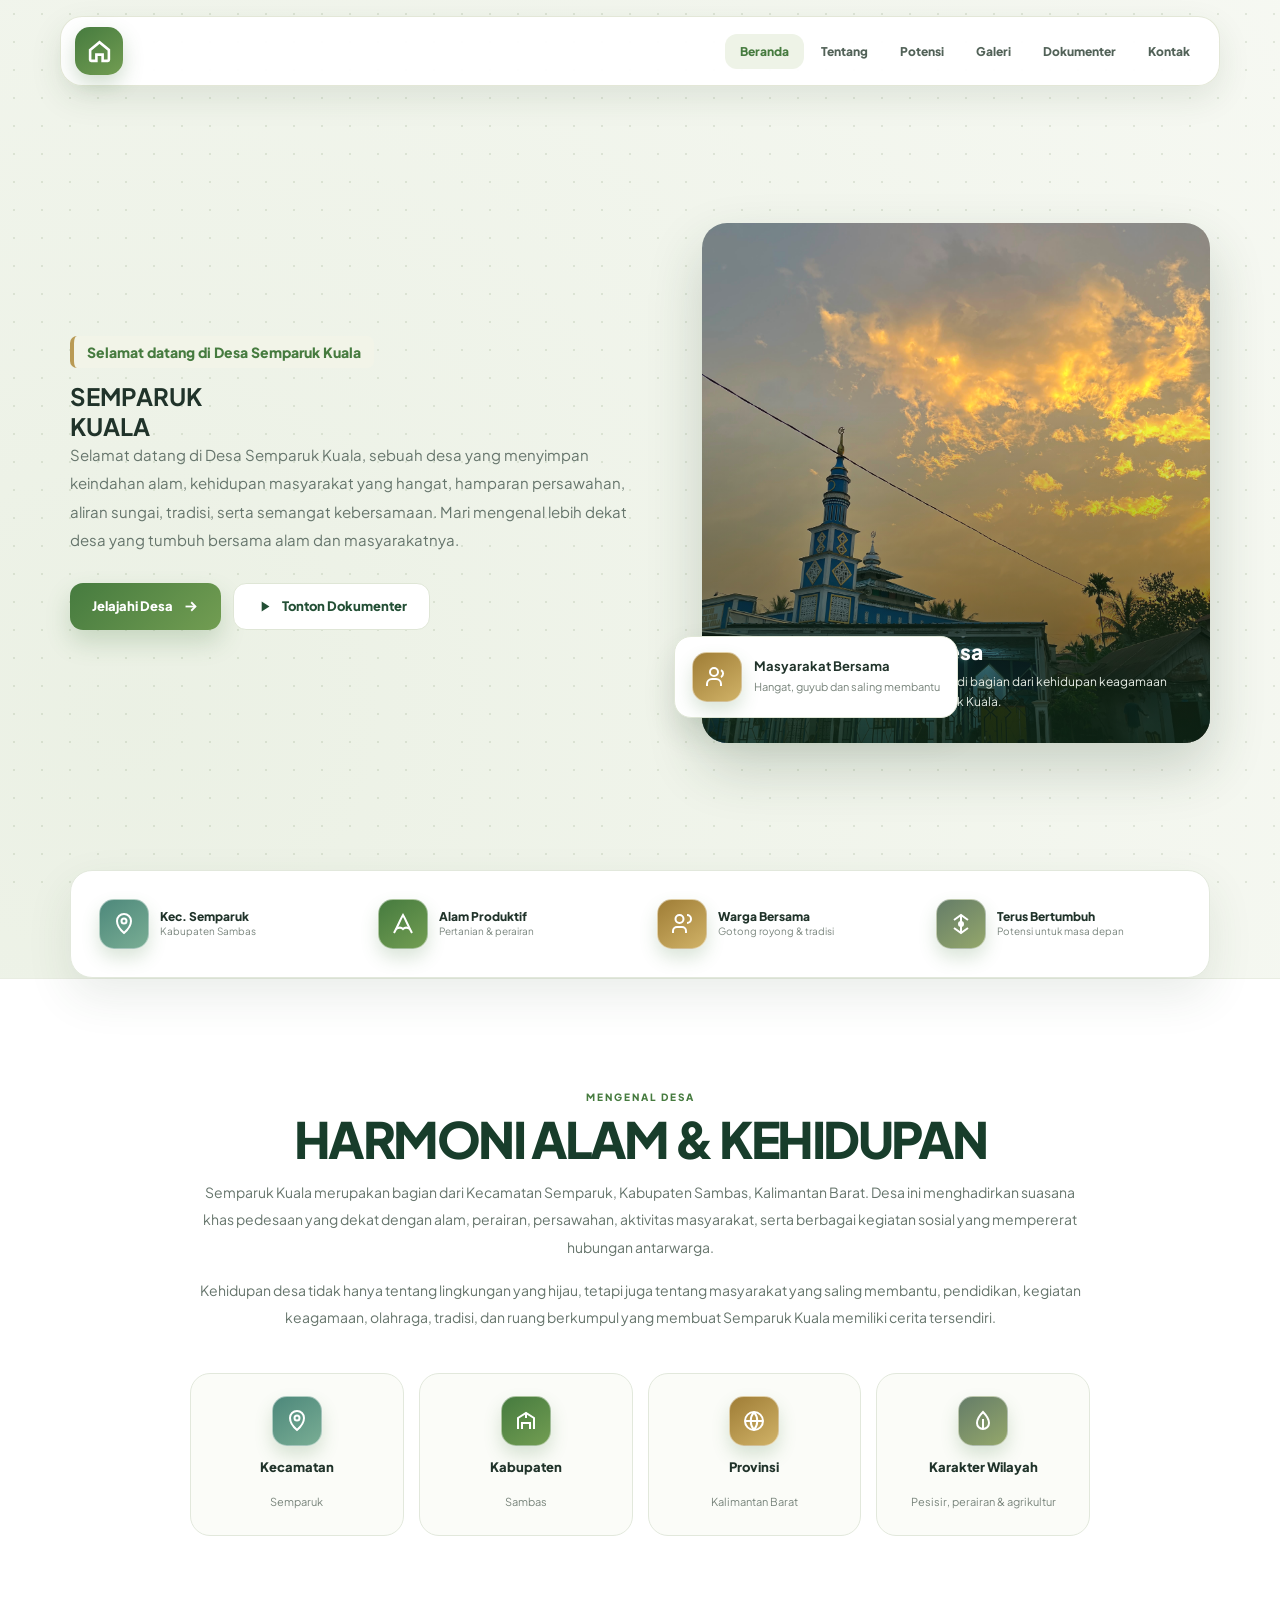
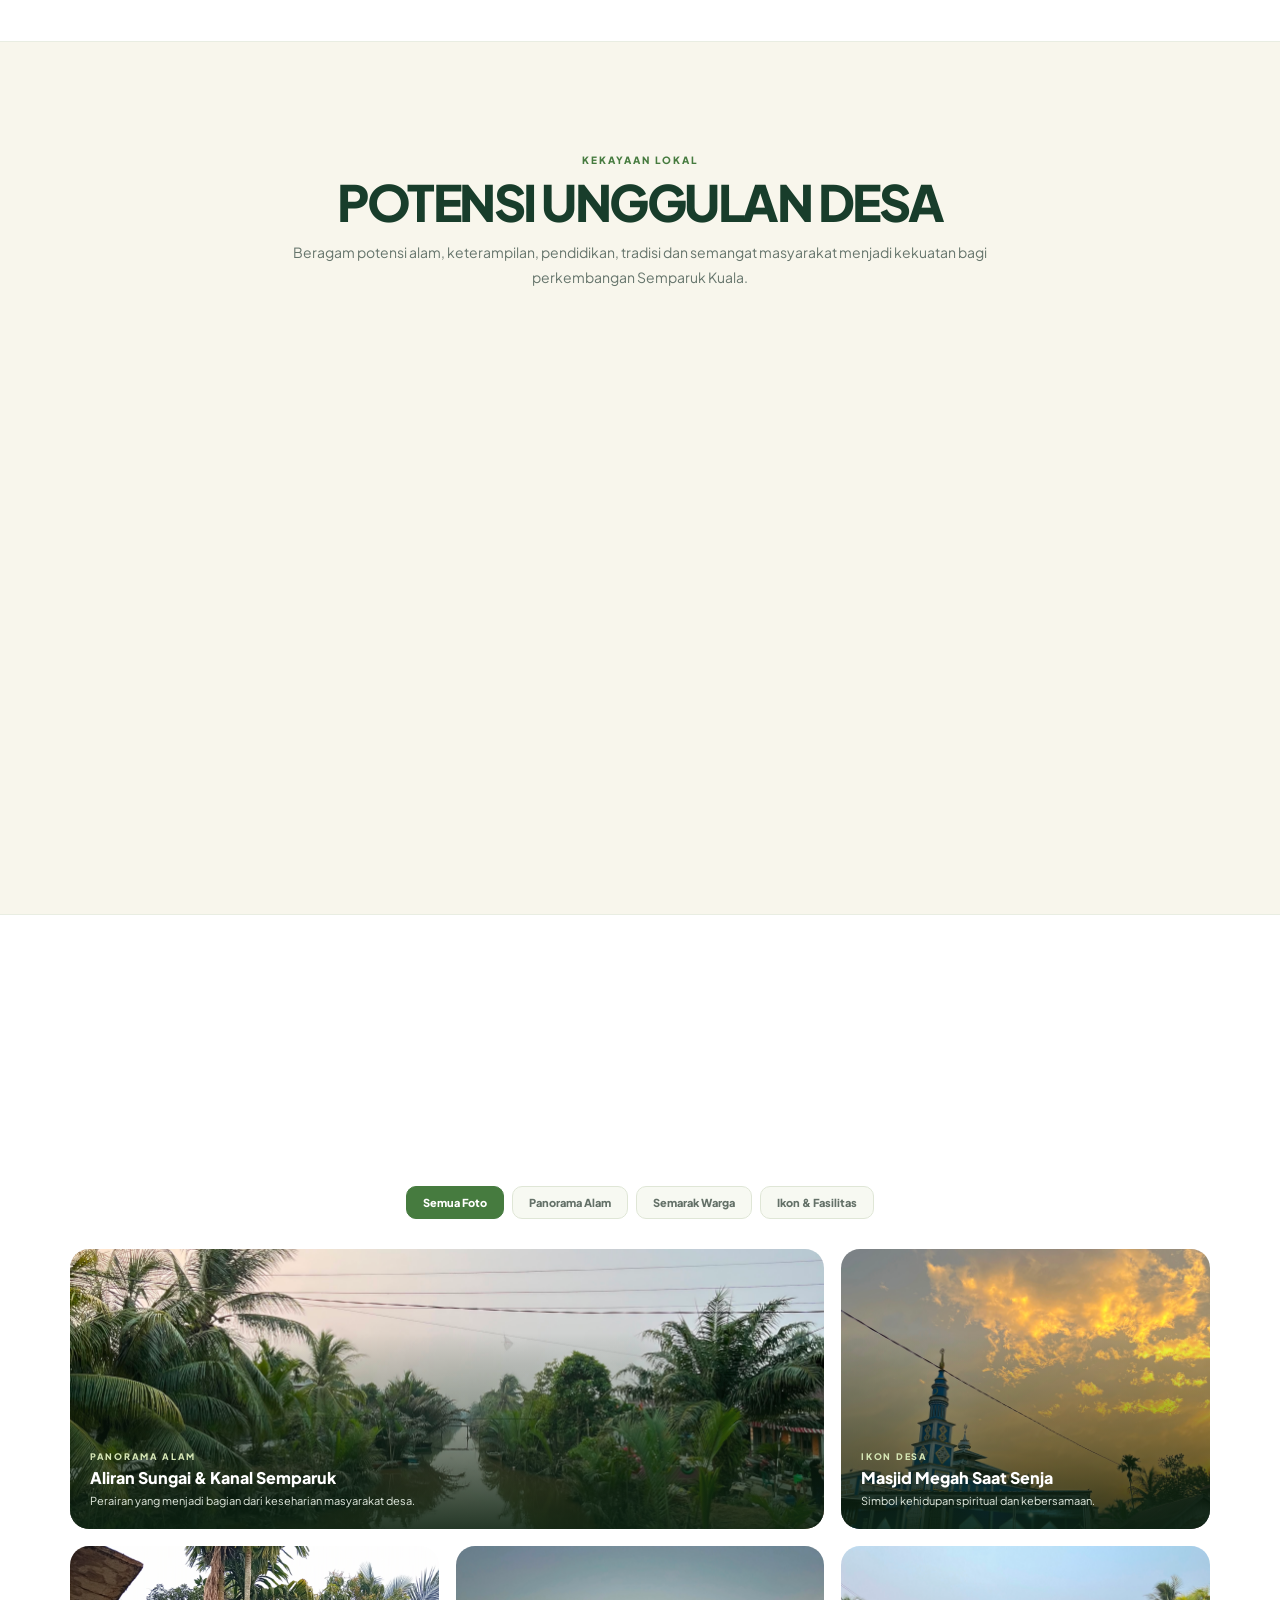
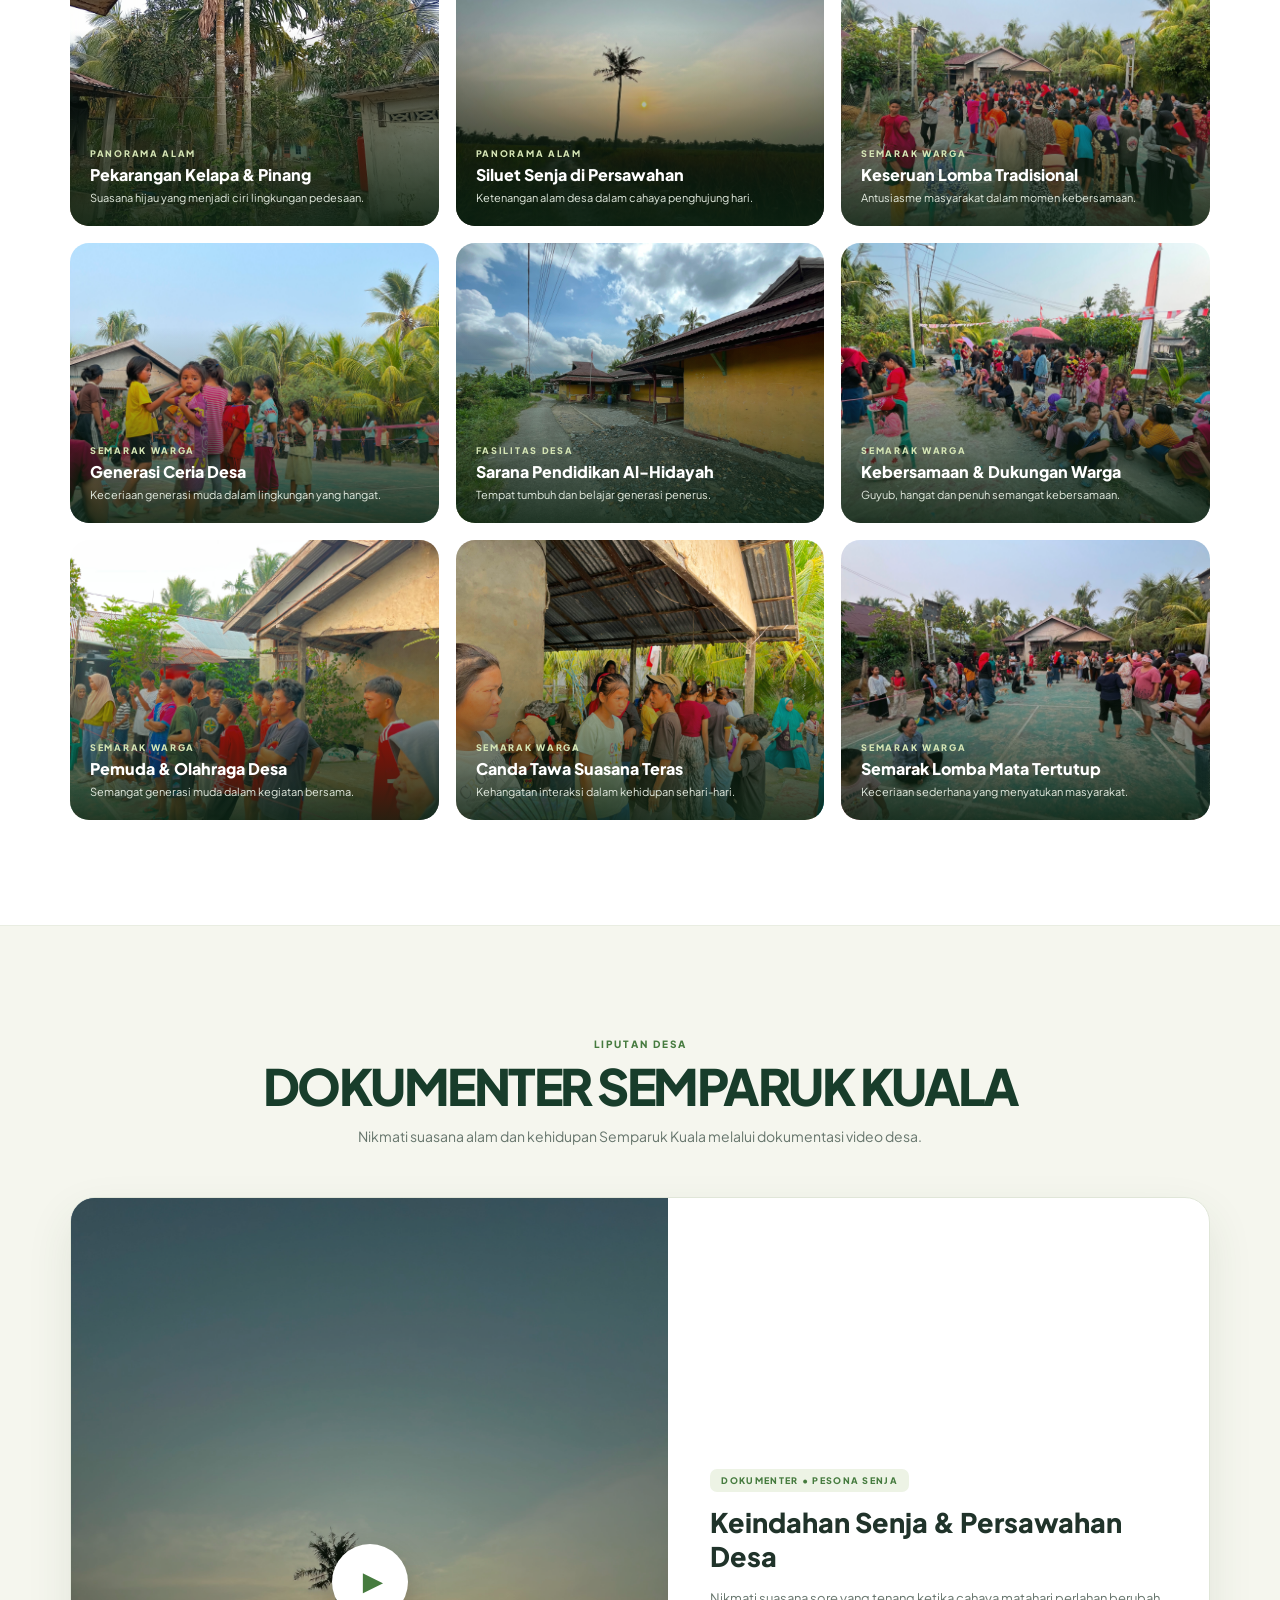
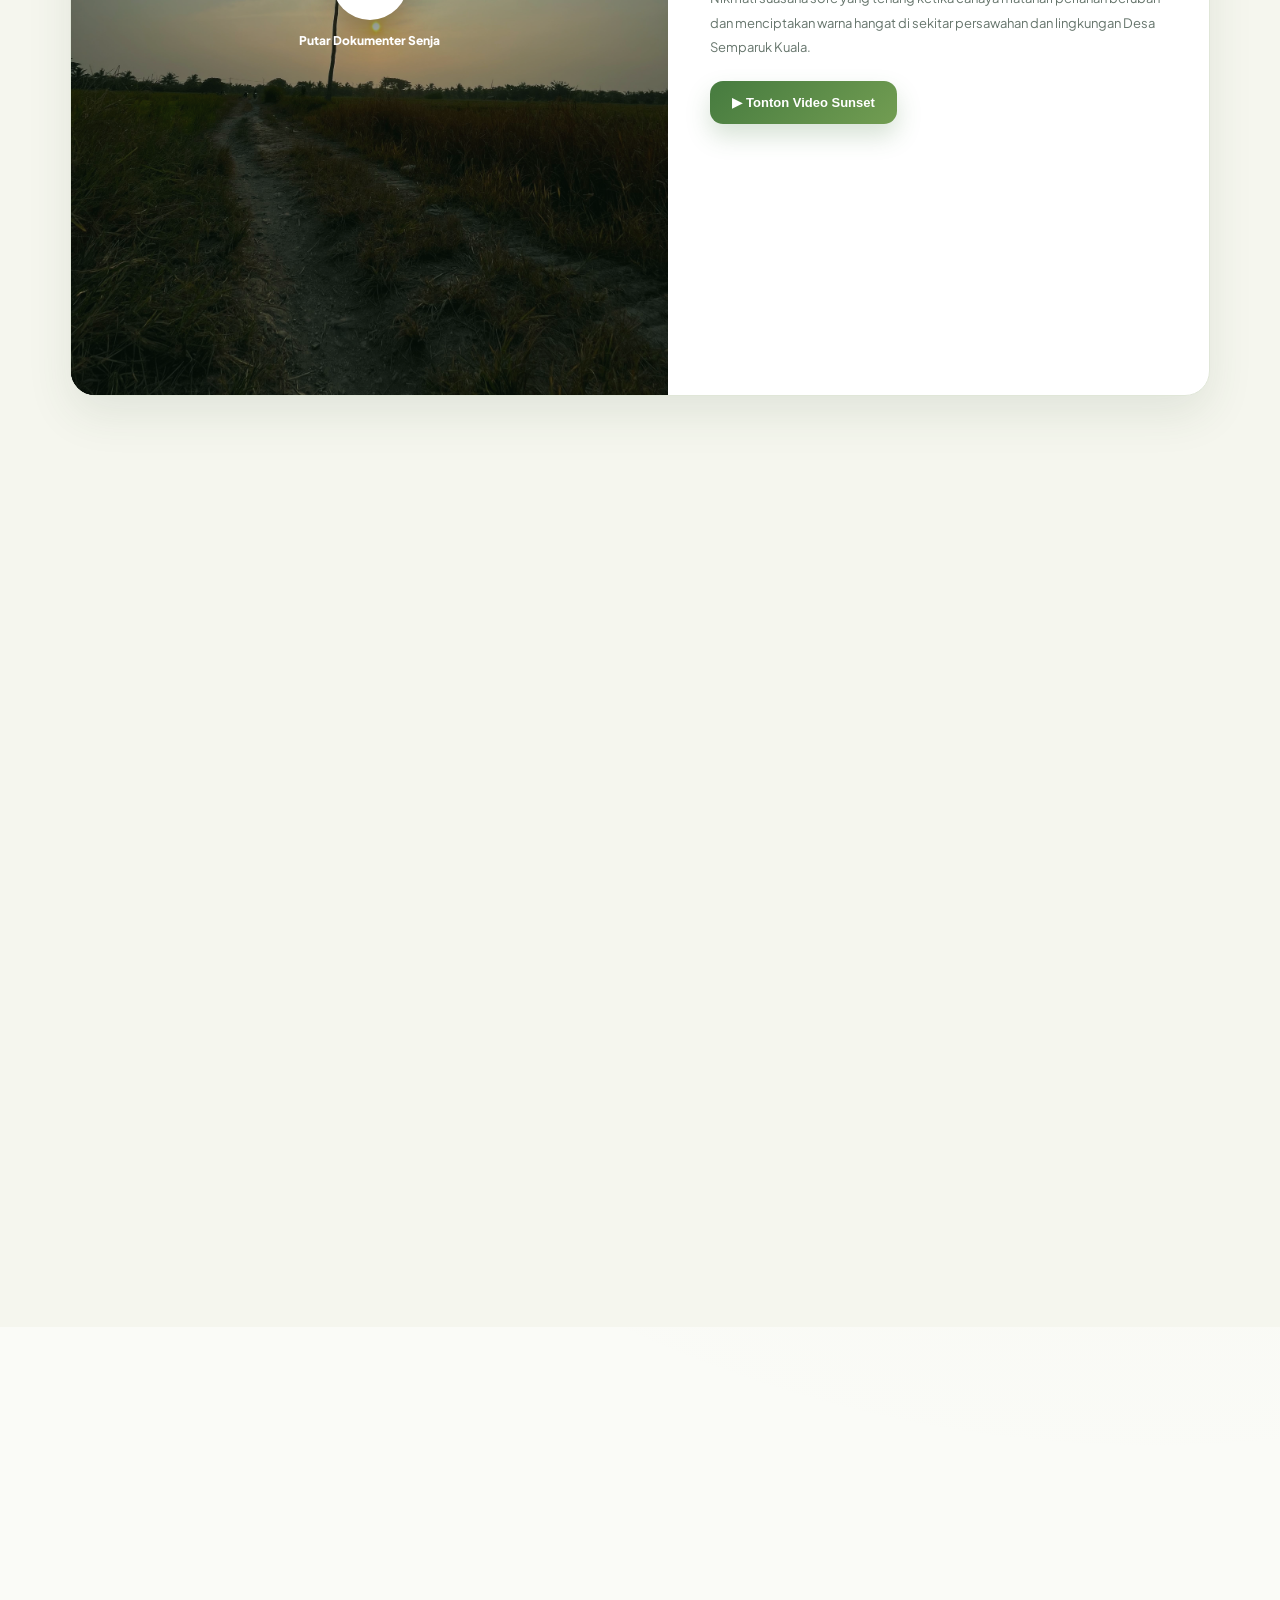
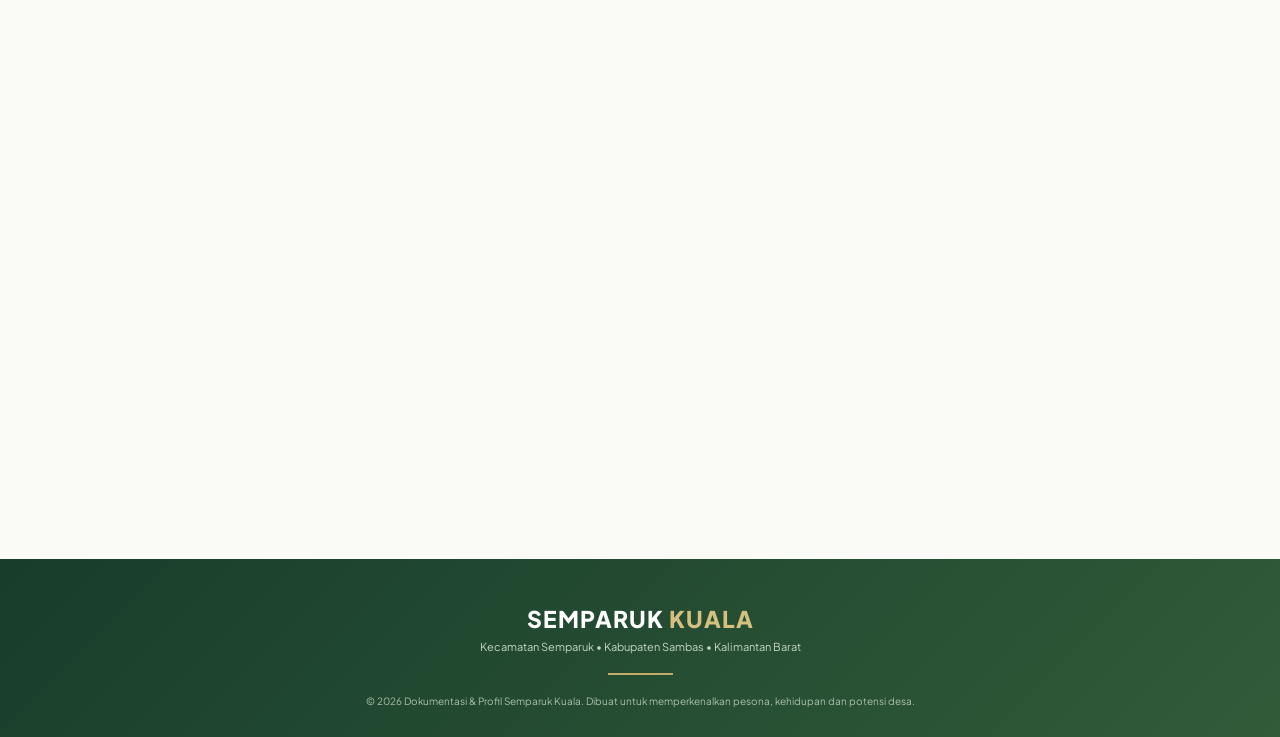
==== index.html @ f16c5a46 "Create index.html" ====
<!DOCTYPE html>
<html lang="id">
<head>
<meta charset="UTF-8">
<meta name="viewport" content="width=device-width, initial-scale=1.0">
<meta name="description" content="Profil dan dokumentasi Desa Semparuk Kuala, Kecamatan Semparuk, Kabupaten Sambas, Kalimantan Barat.">
<title>Semparuk Kuala — Pesona Desa Sambas</title>

<link rel="preconnect" href="https://fonts.googleapis.com">
<link rel="preconnect" href="https://fonts.gstatic.com" crossorigin>
<link href="https://fonts.googleapis.com/css2?family=Plus+Jakarta+Sans:wght@400;500;600;700;800&family=DM+Serif+Display:ital@0;1&display=swap" rel="stylesheet">

<style>
*{margin:0;padding:0;box-sizing:border-box;scroll-behavior:smooth}

:root{
  --navy:#183d2b;
  --deep:#234f35;
  --green:#467b3f;
  --green2:#729d52;
  --cream:#f8f6ec;
  --cream2:#eef3df;
  --white:#fff;
  --text:#20332a;
  --soft:#66756c;
  --line:#e3e7d9;
  --gold:#b99a54;
  --shadow:0 18px 45px rgba(45,76,47,.10);
  --radius:28px;
}

body{
  font-family:'Plus Jakarta Sans',sans-serif;
  color:var(--text);
  background:
    radial-gradient(circle at 10% 10%,rgba(126,165,93,.12),transparent 28%),
    radial-gradient(circle at 90% 70%,rgba(185,154,84,.08),transparent 25%),
    #fafbf7;
  overflow-x:hidden;
}

/* subtle village texture — no moving background animation */
body:before{
  content:"";
  position:fixed;
  inset:0;
  pointer-events:none;
  z-index:0;
  opacity:.18;
  background-image:radial-gradient(#80966f 1px,transparent 1px);
  background-size:28px 28px;
}

.container{width:min(1140px,90%);margin:auto;position:relative;z-index:2}

header{
  position:fixed;
  top:16px;left:50%;
  transform:translateX(-50%);
  width:min(1160px,94%);
  z-index:1000;
  display:flex;
  align-items:center;
  justify-content:space-between;
  padding:10px 14px;
  background:rgba(255,255,255,.96);
  border:1px solid rgba(224,229,211,.9);
  border-radius:22px;
  box-shadow:0 12px 32px rgba(40,65,40,.10);
}
header.scrolled{box-shadow:0 15px 38px rgba(40,65,40,.15)}

.brand-link{
  width:48px;height:48px;
  display:flex;align-items:center;justify-content:center;
  border-radius:15px;
  background:linear-gradient(145deg,var(--green),var(--green2));
  box-shadow:0 9px 20px rgba(70,123,63,.25);
  transition:.25s ease;
}
.brand-link:hover{transform:translateY(-2px)}

.nav-links{display:flex;gap:2px;list-style:none}
.nav-links a{
  display:block;padding:10px 15px;border-radius:12px;
  color:#526258;text-decoration:none;font-size:12px;font-weight:800;
  transition:.2s ease;
}
.nav-links a:hover,.nav-links a.active{background:#eef3e7;color:var(--green)}

.nav-toggle{display:none;border:0;background:none;cursor:pointer;color:var(--text)}

section{padding:105px 0}

#beranda{
  min-height:100vh;
  padding:150px 0 85px;
  display:flex;
  align-items:center;
}

.hero-grid{
  display:grid;
  grid-template-columns:1.05fr .95fr;
  gap:70px;
  align-items:center;
}

.hero-welcome{
  font-size:14px;
  font-weight:800;
  color:var(--green);
  margin-bottom:13px;
}

.hero-welcome span{
  display:inline-block;
  padding:7px 13px;
  border-left:4px solid var(--gold);
  background:#f2f4e8;
  border-radius:7px;
}

.hero h1,.section-title{
  font-family:'Plus Jakarta Sans',sans-serif;
  font-weight:800;
  letter-spacing:-2.5px;
  color:var(--navy);
  line-height:.98;
}

.hero h1{
  font-size:clamp(54px,7vw,88px);
  margin-bottom:22px;
}

.hero h1 strong{color:var(--green)}

.hero-desc{
  max-width:650px;
  color:var(--soft);
  font-size:15px;
  line-height:1.9;
  margin-bottom:28px;
}

.hero-actions{display:flex;gap:12px;flex-wrap:wrap}

.btn-primary,.btn-secondary{
  display:inline-flex;align-items:center;justify-content:center;gap:9px;
  padding:14px 22px;border-radius:13px;
  text-decoration:none;font-size:13px;font-weight:800;
  transition:.25s ease;cursor:pointer;
}
.btn-primary{
  color:#fff;
  background:linear-gradient(135deg,var(--green),var(--green2));
  box-shadow:0 12px 24px rgba(70,123,63,.22);
  border:0;
}
.btn-secondary{
  color:var(--deep);
  background:#fff;
  border:1px solid #dfe6d6;
}
.btn-primary:hover,.btn-secondary:hover{transform:translateY(-3px)}

.hero-main-card{
  height:520px;
  border-radius:25px;
  overflow:hidden;
  position:relative;
  box-shadow:0 25px 55px rgba(36,67,39,.20);
  background:#dfe7d7;
}
.hero-main-card img{width:100%;height:100%;object-fit:cover}
.hero-overlay{
  position:absolute;inset:0;
  padding:30px;
  display:flex;flex-direction:column;justify-content:end;
  color:white;
  background:linear-gradient(transparent 35%,rgba(15,39,23,.82));
}
.hero-overlay h3{font-size:21px;margin-bottom:7px;font-weight:800}
.hero-overlay p{font-size:12px;line-height:1.7;color:#e8eee7}

.hero-floating{
  position:absolute;
  left:-28px;bottom:25px;
  display:flex;align-items:center;gap:12px;
  padding:15px 17px;
  background:#fff;
  border:1px solid #e1e7d8;
  border-radius:17px;
  box-shadow:0 16px 32px rgba(39,68,42,.14);
}
.hero-floating strong{display:block;font-size:13px}
.hero-floating span{font-size:11px;color:#77837a}

.premium-icon{
  width:50px;height:50px;min-width:50px;
  border-radius:15px;
  display:flex;align-items:center;justify-content:center;
  color:#fff;
  background:linear-gradient(145deg,var(--green),var(--green2));
  box-shadow:0 9px 18px rgba(70,123,63,.20);
  border:1px solid rgba(255,255,255,.45);
}
.premium-icon.gold{background:linear-gradient(145deg,#9f7d36,#d0b267)}
.premium-icon.blue{background:linear-gradient(145deg,#4d887b,#79ad94)}
.premium-icon.purple{background:linear-gradient(145deg,#657d68,#94a76b)}
.premium-icon svg{width:24px;height:24px}

.stats-wrapper{margin-top:-30px}
.stats-grid{
  display:grid;grid-template-columns:repeat(4,1fr);gap:14px;
  padding:18px;
  background:#fff;
  border:1px solid #e2e8dc;
  border-radius:22px;
  box-shadow:var(--shadow);
}
.stat-item{display:flex;align-items:center;gap:11px;padding:10px}
.stat-item h3{font-size:12px;font-weight:800}
.stat-item p{font-size:10px;color:#7a867e;line-height:1.5}

.section-header{text-align:center;max-width:760px;margin:0 auto 48px}
.section-label{
  display:inline-block;
  color:var(--green);
  font-size:10px;
  font-weight:800;
  letter-spacing:2px;
  text-transform:uppercase;
  margin-bottom:11px;
}
.section-title{font-size:clamp(32px,5vw,50px)}
.section-desc{margin-top:14px;color:var(--soft);line-height:1.8;font-size:14px}

#tentang,#galeri{
  background:#fff;
  border-top:1px solid #e9ede2;
  border-bottom:1px solid #e9ede2;
}

.about-text{max-width:900px;margin:auto;text-align:center}
.about-text p{color:var(--soft);line-height:1.95;margin-top:16px;font-size:14px}

.info-grid{
  display:grid;grid-template-columns:repeat(4,1fr);gap:15px;margin-top:42px
}
.info-card{
  padding:22px 15px;text-align:center;
  border:1px solid #e2e8dc;
  border-radius:20px;
  background:#fbfcf8;
}
.info-card .premium-icon{margin:0 auto 13px}
.info-card h3{font-size:13px;margin-bottom:4px;font-weight:800}
.info-card p{font-size:11px;color:#78847b}

#potensi{background:var(--cream)}
.cards-grid{display:grid;grid-template-columns:repeat(3,1fr);gap:18px}
.feature-card{
  padding:27px;
  background:#fff;
  border:1px solid #e3e8da;
  border-radius:22px;
  box-shadow:0 8px 22px rgba(60,83,55,.05);
  transition:.25s ease;
}
.feature-card:hover{transform:translateY(-5px);box-shadow:0 16px 30px rgba(60,83,55,.10)}
.feature-card h3{margin:18px 0 9px;font-size:18px;font-weight:800}
.feature-card p{font-size:13px;color:var(--soft);line-height:1.8}

.filter-tabs{display:flex;justify-content:center;gap:8px;flex-wrap:wrap;margin-bottom:30px}
.filter-btn{
  border:1px solid #dfe6d6;padding:9px 16px;border-radius:10px;
  background:#f7f9f2;color:#647168;font-family:inherit;font-weight:800;
  font-size:11px;cursor:pointer;transition:.2s ease;
}
.filter-btn.active,.filter-btn:hover{background:var(--green);color:#fff;border-color:var(--green)}

.gallery-grid{display:grid;grid-template-columns:repeat(3,1fr);gap:17px}
.gallery-card{
  height:280px;border-radius:19px;overflow:hidden;position:relative;
  cursor:pointer;background:#dce5d5;transition:.25s ease
}
.gallery-card.featured{grid-column:span 2}
.gallery-card:hover{transform:translateY(-5px);box-shadow:0 18px 30px rgba(30,60,35,.13)}
.gallery-card img{width:100%;height:100%;object-fit:cover;display:block;transition:.35s ease}
.gallery-card:hover img{transform:scale(1.04)}
.gallery-overlay{
  position:absolute;inset:0;padding:20px;
  display:flex;flex-direction:column;justify-content:end;color:#fff;
  background:linear-gradient(transparent 30%,rgba(12,35,18,.88));
}
.gallery-overlay span{font-size:9px;font-weight:800;letter-spacing:1.7px;color:#d5e5b5;text-transform:uppercase}
.gallery-overlay h3{margin-top:5px;font-size:16px;font-weight:800}
.gallery-overlay p{font-size:11px;line-height:1.55;color:#e4ece1;margin-top:4px}

#video-section{background:#f5f6ee}
.video-list{display:flex;flex-direction:column;gap:28px}
.video-box{
  display:grid;grid-template-columns:1.05fr .95fr;
  overflow:hidden;border-radius:25px;background:#fff;
  border:1px solid #e0e6d8;box-shadow:var(--shadow)
}
.video-box.reverse{grid-template-columns:.95fr 1.05fr}
.video-player{
  min-height:390px;
  position:relative;
  background:#17251c;
  overflow:hidden;
}
.video-player video{
  width:100%;height:100%;min-height:390px;
  display:block;object-fit:cover;background:#17251c
}
.video-poster{
  position:absolute;inset:0;z-index:3;
  display:flex;flex-direction:column;align-items:center;justify-content:center;
  cursor:pointer;color:#fff;
  background-size:cover;background-position:center;
}
.video-poster:after{
  content:"";position:absolute;inset:0;background:rgba(12,35,18,.34)
}
.play-circle{
  position:relative;z-index:2;
  width:76px;height:76px;border-radius:50%;
  display:flex;align-items:center;justify-content:center;
  padding-left:4px;
  background:#fff;color:var(--green);
  box-shadow:0 12px 30px rgba(0,0,0,.22);
  font-size:26px;
}
.video-poster p{position:relative;z-index:2;margin-top:13px;font-size:12px;font-weight:800}
.video-error{
  display:none;position:absolute;z-index:4;inset:auto 20px 20px 20px;
  padding:11px 14px;background:rgba(20,35,24,.92);color:#fff;
  border-radius:10px;font-size:11px
}
.video-details{
  padding:42px;display:flex;flex-direction:column;justify-content:center
}
.video-badge{
  width:max-content;padding:6px 11px;border-radius:7px;
  background:#edf3e5;color:var(--green);font-size:9px;font-weight:800;
  letter-spacing:1.3px;margin-bottom:14px
}
.video-details h3{font-size:27px;line-height:1.25;margin-bottom:13px;font-weight:800}
.video-details p{color:var(--soft);line-height:1.85;font-size:13px;margin-bottom:22px}
.video-details .btn-primary{width:max-content}

.contact-grid{display:grid;grid-template-columns:1fr 1fr;gap:20px}
.contact-card{
  padding:35px;border-radius:23px;background:#fff;
  border:1px solid #e1e7d9;box-shadow:var(--shadow)
}
.contact-card h3{font-size:22px;margin-bottom:22px;font-weight:800}
.contact-item{display:flex;gap:13px;padding:16px 0;border-bottom:1px solid #edf0e8}
.contact-item:last-child{border-bottom:0}
.contact-item strong{display:block;font-size:12px;font-weight:800}
.contact-item p{margin-top:4px;font-size:12px;color:var(--soft);line-height:1.6}

.info-script{
  font-family:'DM Serif Display',serif;
  font-style:italic;
  font-weight:400;
  color:var(--green);
  font-size:clamp(25px,4vw,38px);
  line-height:1.15;
}

footer{
  padding:45px 0 30px;text-align:center;color:#fff;
  background:linear-gradient(135deg,#183d2b,#315b39)
}
.footer-title{font-size:23px;font-weight:800;letter-spacing:1px}
.footer-title span{color:#d5c080}
.footer-sub{color:#c7d5c6;font-size:11px;margin-top:7px}
.footer-line{width:65px;height:2px;margin:20px auto;background:#c4aa67}
.footer-copy{font-size:10px;color:#aebfaf}

.modal{
  display:none;position:fixed;inset:0;z-index:3000;
  background:rgba(10,25,15,.88);backdrop-filter:blur(7px);
  align-items:center;justify-content:center;padding:20px
}
.modal.active{display:flex}
.modal-content{width:100%;max-width:900px;overflow:hidden;border-radius:20px;background:#fff}
.modal-content img{width:100%;max-height:65vh;object-fit:contain;background:#111;display:block}
.modal-info{padding:22px}
.modal-info h3{font-size:18px;font-weight:800}
.modal-info p{margin-top:7px;color:var(--soft);font-size:12px;line-height:1.7}
.close-modal{
  position:absolute;top:25px;right:25px;width:42px;height:42px;
  border:0;border-radius:50%;background:#fff;font-size:21px;cursor:pointer
}

.reveal{opacity:0;transform:translateY(25px);transition:.55s ease}
.reveal.show{opacity:1;transform:translateY(0)}

@media(max-width:950px){
  .hero-grid,.video-box,.video-box.reverse,.contact-grid{grid-template-columns:1fr}
  .stats-grid,.info-grid{grid-template-columns:repeat(2,1fr)}
  .cards-grid{grid-template-columns:repeat(2,1fr)}
  .hero-main-card{height:480px}
  .hero-floating{left:15px}
}
@media(max-width:768px){
  header{width:94%}
  .nav-toggle{display:block}
  .nav-links{
    position:absolute;top:68px;left:0;right:0;
    display:none;flex-direction:column;padding:10px;
    border-radius:17px;background:#fff;box-shadow:var(--shadow)
  }
  .nav-links.show{display:flex}
  .nav-links a{padding:12px}
  .hero h1{font-size:56px}
  .stats-grid,.info-grid,.cards-grid,.gallery-grid{grid-template-columns:1fr}
  .gallery-card.featured{grid-column:span 1}
  .video-player,.video-player video{min-height:270px}
  .video-details,.contact-card{padding:27px}
  .hero-floating{position:relative;left:0;bottom:auto;margin-top:-20px;width:max-content;max-width:94%}
}
@media(prefers-reduced-motion:reduce){
  *{scroll-behavior:auto!important;transition:none!important}
}
</style>
</head>

<body>

<header id="mainHeader">
  <a href="#beranda" class="brand-link" aria-label="Beranda">
    <svg width="25" height="25" viewBox="0 0 24 24" fill="none" stroke="white" stroke-width="2.5">
      <path d="M3 10.5 12 3l9 7.5V20a1 1 0 0 1-1 1h-5v-6H9v6H4a1 1 0 0 1-1-1v-9.5z"/>
    </svg>
  </a>

  <button class="nav-toggle" id="navToggle" aria-label="Buka menu">
    <svg width="25" height="25" viewBox="0 0 24 24" fill="none" stroke="currentColor" stroke-width="2">
      <line x1="4" y1="7" x2="20" y2="7"/>
      <line x1="4" y1="12" x2="20" y2="12"/>
      <line x1="4" y1="17" x2="20" y2="17"/>
    </svg>
  </button>

  <ul class="nav-links" id="navLinks">
    <li><a href="#beranda" class="active">Beranda</a></li>
    <li><a href="#tentang">Tentang</a></li>
    <li><a href="#potensi">Potensi</a></li>
    <li><a href="#galeri">Galeri</a></li>
    <li><a href="#video-section">Dokumenter</a></li>
    <li><a href="#kontak">Kontak</a></li>
  </ul>
</header>

<section id="beranda">
  <div class="container hero-grid">
    <div class="reveal">
      <div class="hero-welcome"><span>Selamat datang di Desa Semparuk Kuala</span></div>
      <h1>SEMPARUK<br><strong>KUALA</strong></h1>
      <p class="hero-desc">
        Selamat datang di Desa Semparuk Kuala, sebuah desa yang menyimpan keindahan alam,
        kehidupan masyarakat yang hangat, hamparan persawahan, aliran sungai, tradisi,
        serta semangat kebersamaan. Mari mengenal lebih dekat desa yang tumbuh bersama alam
        dan masyarakatnya.
      </p>
      <div class="hero-actions">
        <a href="#galeri" class="btn-primary">
          Jelajahi Desa
          <svg width="17" height="17" viewBox="0 0 24 24" fill="none" stroke="currentColor" stroke-width="2.5">
            <path d="M5 12h14"/><path d="m13 6 6 6-6 6"/>
          </svg>
        </a>
        <a href="#video-section" class="btn-secondary">
          <svg width="17" height="17" viewBox="0 0 24 24" fill="currentColor"><path d="m8 5 11 7-11 7V5z"/></svg>
          Tonton Dokumenter
        </a>
      </div>
    </div>

    <div class="reveal" style="position:relative">
      <div class="hero-main-card">
        <img src="masjid.jpg" alt="Masjid Semparuk Kuala">
        <div class="hero-overlay">
          <h3>Ikon & Kehangatan Desa</h3>
          <p>Masjid dan lingkungan sekitarnya menjadi bagian dari kehidupan keagamaan dan kebersamaan masyarakat Semparuk Kuala.</p>
        </div>
      </div>
      <div class="hero-floating">
        <div class="premium-icon gold">
          <svg viewBox="0 0 24 24" fill="none" stroke="white" stroke-width="2">
            <circle cx="9" cy="7" r="4"/><path d="M2 21v-2a5 5 0 0 1 5-5h4a5 5 0 0 1 5 5v2"/><path d="M16 5a4 4 0 0 1 0 7"/>
          </svg>
        </div>
        <div>
          <strong>Masyarakat Bersama</strong>
          <span>Hangat, guyub dan saling membantu</span>
        </div>
      </div>
    </div>
  </div>
</section>

<div class="container stats-wrapper">
  <div class="stats-grid reveal">
    <div class="stat-item">
      <div class="premium-icon blue">
        <svg viewBox="0 0 24 24" fill="none" stroke="white" stroke-width="2"><path d="M12 21s7-6.1 7-12a7 7 0 1 0-14 0c0 5.9 7 12 7 12z"/><circle cx="12" cy="9" r="2.5"/></svg>
      </div>
      <div><h3>Kec. Semparuk</h3><p>Kabupaten Sambas</p></div>
    </div>
    <div class="stat-item">
      <div class="premium-icon">
        <svg viewBox="0 0 24 24" fill="none" stroke="white" stroke-width="2"><path d="M3 21c4-7 6-13 9-18 3 5 5 11 9 18"/><path d="M5 17c3-2 5-2 7 0 2-2 4-2 7 0"/></svg>
      </div>
      <div><h3>Alam Produktif</h3><p>Pertanian & perairan</p></div>
    </div>
    <div class="stat-item">
      <div class="premium-icon gold">
        <svg viewBox="0 0 24 24" fill="none" stroke="white" stroke-width="2"><path d="M16 21v-2a4 4 0 0 0-4-4H7a4 4 0 0 0-4 4v2"/><circle cx="9.5" cy="7" r="4"/><path d="M17 11a4 4 0 1 0 0-8"/></svg>
      </div>
      <div><h3>Warga Bersama</h3><p>Gotong royong & tradisi</p></div>
    </div>
    <div class="stat-item">
      <div class="premium-icon purple">
        <svg viewBox="0 0 24 24" fill="none" stroke="white" stroke-width="2"><path d="M12 3v18M5 8l7-5 7 5M5 16l7 5 7-5"/><circle cx="12" cy="12" r="2"/></svg>
      </div>
      <div><h3>Terus Bertumbuh</h3><p>Potensi untuk masa depan</p></div>
    </div>
  </div>
</div>

<section id="tentang">
  <div class="container">
    <div class="about-text reveal">
      <span class="section-label">Mengenal Desa</span>
      <h2 class="section-title">HARMONI ALAM & KEHIDUPAN</h2>
      <p>
        Semparuk Kuala merupakan bagian dari Kecamatan Semparuk, Kabupaten Sambas, Kalimantan Barat.
        Desa ini menghadirkan suasana khas pedesaan yang dekat dengan alam, perairan, persawahan,
        aktivitas masyarakat, serta berbagai kegiatan sosial yang mempererat hubungan antarwarga.
      </p>
      <p>
        Kehidupan desa tidak hanya tentang lingkungan yang hijau, tetapi juga tentang masyarakat yang
        saling membantu, pendidikan, kegiatan keagamaan, olahraga, tradisi, dan ruang berkumpul yang
        membuat Semparuk Kuala memiliki cerita tersendiri.
      </p>

      <div class="info-grid">
        <div class="info-card">
          <div class="premium-icon blue">
            <svg viewBox="0 0 24 24" fill="none" stroke="white" stroke-width="2"><path d="M12 21s7-6.1 7-12a7 7 0 1 0-14 0c0 5.9 7 12 7 12z"/><circle cx="12" cy="9" r="2.5"/></svg>
          </div>
          <h3>Kecamatan</h3><p>Semparuk</p>
        </div>
        <div class="info-card">
          <div class="premium-icon">
            <svg viewBox="0 0 24 24" fill="none" stroke="white" stroke-width="2"><path d="M4 20V9l8-5 8 5v11"/><path d="M8 20v-6h8v6"/><path d="M12 4v5"/></svg>
          </div>
          <h3>Kabupaten</h3><p>Sambas</p>
        </div>
        <div class="info-card">
          <div class="premium-icon gold">
            <svg viewBox="0 0 24 24" fill="none" stroke="white" stroke-width="2"><circle cx="12" cy="12" r="9"/><path d="M3 12h18M12 3a14 14 0 0 1 0 18M12 3a14 14 0 0 0 0 18"/></svg>
          </div>
          <h3>Provinsi</h3><p>Kalimantan Barat</p>
        </div>
        <div class="info-card">
          <div class="premium-icon purple">
            <svg viewBox="0 0 24 24" fill="none" stroke="white" stroke-width="2"><path d="M12 3C8 7 6 10 6 14a6 6 0 0 0 12 0c0-4-2-7-6-11z"/><path d="M12 10v9"/></svg>
          </div>
          <h3>Karakter Wilayah</h3><p>Pesisir, perairan & agrikultur</p>
        </div>
      </div>
    </div>
  </div>
</section>

<section id="potensi">
  <div class="container">
    <div class="section-header reveal">
      <span class="section-label">Kekayaan Lokal</span>
      <h2 class="section-title">POTENSI UNGGULAN DESA</h2>
      <p class="section-desc">Beragam potensi alam, keterampilan, pendidikan, tradisi dan semangat masyarakat menjadi kekuatan bagi perkembangan Semparuk Kuala.</p>
    </div>

    <div class="cards-grid">
      <div class="feature-card reveal">
        <div class="premium-icon"><svg viewBox="0 0 24 24" fill="none" stroke="white" stroke-width="2"><path d="M3 21c4-7 6-13 9-18 3 5 5 11 9 18"/><path d="M5 17c3-2 5-2 7 0 2-2 4-2 7 0"/></svg></div>
        <h3>Pertanian & Persawahan</h3>
        <p>Hamparan persawahan menjadi bagian penting dari kehidupan masyarakat sekaligus membentuk lanskap hijau khas pedesaan.</p>
      </div>
      <div class="feature-card reveal">
        <div class="premium-icon blue"><svg viewBox="0 0 24 24" fill="none" stroke="white" stroke-width="2"><path d="M3 12c3-4 6-4 9 0s6 4 9 0"/><path d="M3 17c3-4 6-4 9 0s6 4 9 0"/><path d="M12 5v2"/></svg></div>
        <h3>Perairan & Perikanan</h3>
        <p>Aliran sungai dan kawasan perairan menjadi bagian dari aktivitas serta sumber daya yang mendukung kehidupan warga.</p>
      </div>
      <div class="feature-card reveal">
        <div class="premium-icon purple"><svg viewBox="0 0 24 24" fill="none" stroke="white" stroke-width="2"><path d="M4 5h16v14H4z"/><path d="M8 5v14M4 9h16M4 13h16"/><path d="M8 17h8"/></svg></div>
        <h3>Pendidikan & Madrasah</h3>
        <p>Sarana pendidikan menjadi ruang penting bagi generasi muda untuk belajar, tumbuh, membangun karakter dan masa depan.</p>
      </div>
      <div class="feature-card reveal">
        <div class="premium-icon gold"><svg viewBox="0 0 24 24" fill="none" stroke="white" stroke-width="2"><path d="M16 21v-2a4 4 0 0 0-4-4H7a4 4 0 0 0-4 4v2"/><circle cx="9.5" cy="7" r="4"/><path d="M17 11a4 4 0 1 0 0-8"/></svg></div>
        <h3>Semangat Kebersamaan</h3>
        <p>Gotong royong, kegiatan masyarakat, perlombaan dan berbagai perayaan menjadi ruang untuk menjaga rasa kekeluargaan.</p>
      </div>
      <div class="feature-card reveal">
        <div class="premium-icon"><svg viewBox="0 0 24 24" fill="none" stroke="white" stroke-width="2"><path d="M4 21V9l8-5 8 5v12"/><path d="M8 21v-6h8v6"/><path d="M7 10h10"/></svg></div>
        <h3>UMKM & Olahan Lokal</h3>
        <p>Usaha mandiri, kuliner, hasil pertanian dan keterampilan warga memiliki peluang untuk terus mendukung ekonomi lokal.</p>
      </div>
      <div class="feature-card reveal">
        <div class="premium-icon purple"><svg viewBox="0 0 24 24" fill="none" stroke="white" stroke-width="2"><path d="M4 20h16"/><path d="M6 20V9l6-5 6 5v11"/><path d="M9 20v-5h6v5"/></svg></div>
        <h3>Kearifan Tradisi</h3>
        <p>Nilai budaya dan tradisi tetap menjadi bagian dari identitas masyarakat serta diwariskan kepada generasi berikutnya.</p>
      </div>
    </div>
  </div>
</section>

<section id="galeri">
  <div class="container">
    <div class="section-header reveal">
      <span class="section-label">Dokumentasi Desa</span>
      <h2 class="section-title">GALERI SEMPARUK KUALA</h2>
      <p class="section-desc">Potret kehidupan desa, keindahan alam, kegiatan masyarakat hingga berbagai sudut yang menyimpan cerita.</p>
    </div>

    <div class="filter-tabs">
      <button class="filter-btn active" onclick="filterGallery('all',this)">Semua Foto</button>
      <button class="filter-btn" onclick="filterGallery('alam',this)">Panorama Alam</button>
      <button class="filter-btn" onclick="filterGallery('kegiatan',this)">Semarak Warga</button>
      <button class="filter-btn" onclick="filterGallery('fasilitas',this)">Ikon & Fasilitas</button>
    </div>

    <div class="gallery-grid">
      <div class="gallery-card featured" data-category="alam" onclick="openModal('sungai.jpg','Aliran Sungai & Kanal Semparuk','Aliran sungai dan kanal menjadi bagian dari kehidupan masyarakat Semparuk Kuala.')">
        <img src="sungai.jpg" alt="Sungai Semparuk Kuala">
        <div class="gallery-overlay"><span>Panorama Alam</span><h3>Aliran Sungai & Kanal Semparuk</h3><p>Perairan yang menjadi bagian dari keseharian masyarakat desa.</p></div>
      </div>
      <div class="gallery-card" data-category="fasilitas" onclick="openModal('masjid.jpg','Masjid Megah Saat Senja','Masjid menjadi salah satu pusat kegiatan keagamaan dan kebersamaan warga.')">
        <img src="masjid.jpg" alt="Masjid Semparuk Kuala">
        <div class="gallery-overlay"><span>Ikon Desa</span><h3>Masjid Megah Saat Senja</h3><p>Simbol kehidupan spiritual dan kebersamaan.</p></div>
      </div>
      <div class="gallery-card" data-category="alam" onclick="openModal('pinang.jpg','Pekarangan Kelapa & Pinang','Pepohonan hijau menciptakan suasana khas pedesaan Sambas.')">
        <img src="pinang.jpg" alt="Kelapa dan pinang">
        <div class="gallery-overlay"><span>Panorama Alam</span><h3>Pekarangan Kelapa & Pinang</h3><p>Suasana hijau yang menjadi ciri lingkungan pedesaan.</p></div>
      </div>
      <div class="gallery-card" data-category="alam" onclick="openModal('sunset.jpg','Siluet Senja di Persawahan','Cahaya sore menghadirkan suasana hangat di sekitar persawahan.')">
        <img src="sunset.jpg" alt="Senja di persawahan">
        <div class="gallery-overlay"><span>Panorama Alam</span><h3>Siluet Senja di Persawahan</h3><p>Ketenangan alam desa dalam cahaya penghujung hari.</p></div>
      </div>
      <div class="gallery-card" data-category="kegiatan" onclick="openModal('lomba.jpg','Keseruan Lomba Tradisional','Kegiatan perlombaan menghadirkan tawa dan kebersamaan masyarakat.')">
        <img src="lomba.jpg" alt="Lomba tradisional">
        <div class="gallery-overlay"><span>Semarak Warga</span><h3>Keseruan Lomba Tradisional</h3><p>Antusiasme masyarakat dalam momen kebersamaan.</p></div>
      </div>
      <div class="gallery-card" data-category="kegiatan" onclick="openModal('anak.jpg','Generasi Ceria Desa','Keceriaan anak-anak menjadi bagian dari kehidupan desa.')">
        <img src="anak.jpg" alt="Anak-anak desa">
        <div class="gallery-overlay"><span>Semarak Warga</span><h3>Generasi Ceria Desa</h3><p>Keceriaan generasi muda dalam lingkungan yang hangat.</p></div>
      </div>
      <div class="gallery-card" data-category="fasilitas" onclick="openModal('madrasah.jpg','Sarana Pendidikan Al-Hidayah','Sarana pendidikan menjadi ruang belajar dan membangun karakter.')">
        <img src="madrasah.jpg" alt="Madrasah Al-Hidayah">
        <div class="gallery-overlay"><span>Fasilitas Desa</span><h3>Sarana Pendidikan Al-Hidayah</h3><p>Tempat tumbuh dan belajar generasi penerus.</p></div>
      </div>
      <div class="gallery-card" data-category="kegiatan" onclick="openModal('penonton.jpg','Kebersamaan & Dukungan Warga','Warga berkumpul dan memberikan dukungan dalam kegiatan desa.')">
        <img src="penonton.jpg" alt="Warga berkumpul">
        <div class="gallery-overlay"><span>Semarak Warga</span><h3>Kebersamaan & Dukungan Warga</h3><p>Guyub, hangat dan penuh semangat kebersamaan.</p></div>
      </div>
      <div class="gallery-card" data-category="kegiatan" onclick="openModal('pemuda.jpg','Pemuda & Olahraga Desa','Kegiatan olahraga menjadi ruang membangun sportivitas dan kekompakan.')">
        <img src="pemuda.jpg" alt="Pemuda berolahraga">
        <div class="gallery-overlay"><span>Semarak Warga</span><h3>Pemuda & Olahraga Desa</h3><p>Semangat generasi muda dalam kegiatan bersama.</p></div>
      </div>
      <div class="gallery-card" data-category="kegiatan" onclick="openModal('teras.jpg','Canda Tawa Suasana Teras','Teras rumah menjadi ruang sederhana untuk berbincang dan menikmati waktu bersama.')">
        <img src="teras.jpg" alt="Suasana teras">
        <div class="gallery-overlay"><span>Semarak Warga</span><h3>Canda Tawa Suasana Teras</h3><p>Kehangatan interaksi dalam kehidupan sehari-hari.</p></div>
      </div>
      <div class="gallery-card" data-category="kegiatan" onclick="openModal('matatertutup.jpg','Semarak Lomba Mata Tertutup','Lomba rakyat menghadirkan suasana penuh tawa dan antusiasme.')">
        <img src="matatertutup.jpg" alt="Lomba mata tertutup">
        <div class="gallery-overlay"><span>Semarak Warga</span><h3>Semarak Lomba Mata Tertutup</h3><p>Keceriaan sederhana yang menyatukan masyarakat.</p></div>
      </div>
    </div>
  </div>
</section>

<section id="video-section">
  <div class="container">
    <div class="section-header reveal">
      <span class="section-label">Liputan Desa</span>
      <h2 class="section-title">DOKUMENTER SEMPARUK KUALA</h2>
      <p class="section-desc">Nikmati suasana alam dan kehidupan Semparuk Kuala melalui dokumentasi video desa.</p>
    </div>

    <div class="video-list">

      <!-- VIDEO SUNSET: file sunset.mp4 berada satu folder dengan index.html -->
      <div class="video-box reveal">
        <div class="video-player">
          <video id="videoSunset"
                 controls
                 preload="metadata"
                 playsinline
                 webkit-playsinline
                 poster="./sunset.jpg">
            <source src="./sunset.mp4" type="video/mp4">
            Browser Anda tidak mendukung video HTML5.
          </video>

          <div class="video-poster" id="posterSunset" style="background-image:url('./sunset.jpg')" onclick="startVideo('videoSunset','posterSunset')">
            <div class="play-circle">▶</div>
            <p>Putar Dokumenter Senja</p>
          </div>
          <div class="video-error" id="errorSunset">
            Video gagal dimuat. Pastikan file <b>sunset.mp4</b> berada satu folder dengan <b>index.html</b>.
          </div>
        </div>

        <div class="video-details">
          <span class="video-badge">DOKUMENTER • PESONA SENJA</span>
          <h3>Keindahan Senja & Persawahan Desa</h3>
          <p>
            Nikmati suasana sore yang tenang ketika cahaya matahari perlahan berubah
            dan menciptakan warna hangat di sekitar persawahan dan lingkungan Desa Semparuk Kuala.
          </p>
          <button class="btn-primary" onclick="startVideo('videoSunset','posterSunset')">▶ Tonton Video Sunset</button>
        </div>
      </div>

      <!-- VIDEO SUNGAI: file sungai.mp4 berada satu folder dengan index.html -->
      <div class="video-box reverse reveal">
        <div class="video-details">
          <span class="video-badge">DOKUMENTER • PERAIRAN</span>
          <h3>Keteduhan Sungai & Kanal Desa</h3>
          <p>
            Perairan menjadi salah satu bagian penting dari kehidupan masyarakat.
            Video ini memperlihatkan suasana sungai dan kanal yang mengalir di sekitar desa.
          </p>
          <button class="btn-primary" onclick="startVideo('videoSungai','posterSungai')">▶ Tonton Video Sungai</button>
        </div>

        <div class="video-player">
          <video id="videoSungai"
                 controls
                 preload="metadata"
                 playsinline
                 webkit-playsinline
                 poster="./sungai.jpg">
            <source src="./sungai.mp4" type="video/mp4">
            Browser Anda tidak mendukung video HTML5.
          </video>

          <div class="video-poster" id="posterSungai" style="background-image:url('./sungai.jpg')" onclick="startVideo('videoSungai','posterSungai')">
            <div class="play-circle">▶</div>
            <p>Putar Dokumenter Sungai</p>
          </div>
          <div class="video-error" id="errorSungai">
            Video gagal dimuat. Pastikan file <b>sungai.mp4</b> berada satu folder dengan <b>index.html</b>.
          </div>
        </div>
      </div>

    </div>
  </div>
</section>

<section id="kontak">
  <div class="container">
    <div class="section-header reveal">
      <span class="section-label">Informasi Desa</span>
      <h2 class="section-title">HUBUNGI & KUNJUNGI KAMI</h2>
      <p class="section-desc">Semparuk Kuala terbuka untuk masyarakat yang ingin mengenal lebih jauh kehidupan, lingkungan, kegiatan dan potensi desa.</p>
    </div>

    <div class="contact-grid">
      <div class="contact-card reveal">
        <h3>Pusat Informasi Desa</h3>

        <div class="contact-item">
          <div class="premium-icon blue">
            <svg viewBox="0 0 24 24" fill="none" stroke="white" stroke-width="2"><path d="M12 21s7-6.1 7-12a7 7 0 1 0-14 0c0 5.9 7 12 7 12z"/><circle cx="12" cy="9" r="2.5"/></svg>
          </div>
          <div><strong>Lokasi</strong><p>Desa Semparuk Kuala, Kecamatan Semparuk, Kabupaten Sambas, Kalimantan Barat.</p></div>
        </div>

        <div class="contact-item">
          <div class="premium-icon">
            <svg viewBox="0 0 24 24" fill="none" stroke="white" stroke-width="2"><circle cx="12" cy="12" r="9"/><path d="M12 7v5l3 2"/></svg>
          </div>
          <div><strong>Jam Pelayanan</strong><p>Senin sampai Jumat, pukul 08.00 hingga 15.30 WIB.</p></div>
        </div>

        <div class="contact-item">
          <div class="premium-icon gold">
            <svg viewBox="0 0 24 24" fill="none" stroke="white" stroke-width="2"><rect x="3" y="5" width="18" height="14" rx="2"/><path d="m3 7 9 6 9-6"/></svg>
          </div>
          <div><strong>Email</strong><p><a href="mailto:sairanvkasdna@gmail.com" style="color:var(--green);font-weight:800;text-decoration:none">sairanvkasdna@gmail.com</a></p></div>
        </div>
      </div>

      <!-- FORM KONTAK YANG SUDAH DIHUBUNGKAN KE GOOGLE SHEETS VIA APPS SCRIPT -->
      <div class="contact-card reveal">
        <h3>Kirim Pesan & Saran</h3>
        <form id="formKontak" style="display:flex; flex-direction:column; gap:12px; margin-top:15px;">
          <div>
            <label style="font-size:12px; font-weight:800; color:var(--text); display:block; margin-bottom:4px;">Nama Lengkap</label>
            <input type="text" id="inputNama" placeholder="Masukkan nama Anda" required style="width:100%; padding:10px 14px; border-radius:10px; border:1px solid #dfe6d6; font-family:inherit; font-size:13px; outline:none;">
          </div>
          
          <div>
            <label style="font-size:12px; font-weight:800; color:var(--text); display:block; margin-bottom:4px;">Email / No. HP</label>
            <input type="text" id="inputEmail" placeholder="contoh@email.com / 0812xxx" required style="width:100%; padding:10px 14px; border-radius:10px; border:1px solid #dfe6d6; font-family:inherit; font-size:13px; outline:none;">
          </div>

          <div>
            <label style="font-size:12px; font-weight:800; color:var(--text); display:block; margin-bottom:4px;">Pesan / Saran</label>
            <textarea id="inputPesan" rows="4" placeholder="Tuliskan pesan atau saran Anda..." required style="width:100%; padding:10px 14px; border-radius:10px; border:1px solid #dfe6d6; font-family:inherit; font-size:13px; outline:none; resize:vertical;"></textarea>
          </div>

          <button type="submit" id="btnKirim" class="btn-primary" style="margin-top:6px; cursor:pointer;">
            Kirim Pesan
          </button>
        </form>
        <div id="statusPesan" style="margin-top:12px; font-size:12px; font-weight:700; display:none;"></div>
      </div>
    </div>
  </div>
</section>

<footer>
  <div class="container">
    <div class="footer-title">SEMPARUK <span>KUALA</span></div>
    <p class="footer-sub">Kecamatan Semparuk • Kabupaten Sambas • Kalimantan Barat</p>
    <div class="footer-line"></div>
    <p class="footer-copy">© 2026 Dokumentasi & Profil Semparuk Kuala. Dibuat untuk memperkenalkan pesona, kehidupan dan potensi desa.</p>
  </div>
</footer>

<div class="modal" id="imageModal" onclick="closeModal(event)">
  <div class="modal-content">
    <button class="close-modal" onclick="closeModalForce()" aria-label="Tutup">×</button>
    <img id="modalImage" src="" alt="">
    <div class="modal-info">
      <h3 id="modalTitle"></h3>
      <p id="modalDesc"></p>
    </div>
  </div>
</div>

<script>
/* HEADER */
const header=document.getElementById('mainHeader');
window.addEventListener('scroll',()=>{
  header.classList.toggle('scrolled',window.scrollY>40);
},{passive:true});

/* MOBILE NAV */
const navToggle=document.getElementById('navToggle');
const navLinks=document.getElementById('navLinks');
navToggle.addEventListener('click',()=>navLinks.classList.toggle('show'));
navLinks.querySelectorAll('a').forEach(a=>a.addEventListener('click',()=>navLinks.classList.remove('show')));

/* GALLERY */
function filterGallery(category,button){
  document.querySelectorAll('.filter-btn').forEach(btn=>btn.classList.remove('active'));
  button.classList.add('active');
  document.querySelectorAll('.gallery-card').forEach(card=>{
    card.style.display=(category==='all'||card.dataset.category===category)?'block':'none';
  });
}

/* IMAGE MODAL */
function openModal(img,title,desc){
  document.getElementById('imageModal').classList.add('active');
  document.getElementById('modalImage').src=img;
  document.getElementById('modalTitle').textContent=title;
  document.getElementById('modalDesc').textContent=desc;
  document.body.style.overflow='hidden';
}
function closeModal(event){
  if(event.target.id==='imageModal') closeModalForce();
}
function closeModalForce(){
  document.getElementById('imageModal').classList.remove('active');
  document.body.style.overflow='';
}

/* VIDEO — robust for GitHub Pages */
function startVideo(videoId,posterId){
  const video=document.getElementById(videoId);
  const poster=document.getElementById(posterId);
  if(!video) return;

  poster.style.display='none';
  video.controls=true;

  const promise=video.play();
  if(promise!==undefined){
    promise.catch(()=>{
      poster.style.display='flex';
    });
  }
}

document.querySelectorAll('video').forEach(video=>{
  video.addEventListener('error',()=>{
    const errorBox=document.getElementById(
      video.id==='videoSunset'?'errorSunset':'errorSungai'
    );
    if(errorBox) errorBox.style.display='block';
  });

  video.addEventListener('playing',()=>{
    const posterId=video.id==='videoSunset'?'posterSunset':'posterSungai';
    const poster=document.getElementById(posterId);
    if(poster) poster.style.display='none';
  });
});

/* ESC closes modal */
document.addEventListener('keydown',e=>{
  if(e.key==='Escape') closeModalForce();
});

/* SCROLL REVEAL */
const reveals=document.querySelectorAll('.reveal');
const observer=new IntersectionObserver(entries=>{
  entries.forEach(entry=>{
    if(entry.isIntersecting) entry.target.classList.add('show');
  });
},{threshold:.08});
reveals.forEach(el=>observer.observe(el));

/* ACTIVE NAV */
window.addEventListener('scroll',()=>{
  const sections=document.querySelectorAll('section');
  const links=document.querySelectorAll('.nav-links a');
  let current='';
  sections.forEach(section=>{
    if(window.scrollY>=section.offsetTop-180) current=section.id;
  });
  links.forEach(link=>{
    link.classList.toggle('active',link.getAttribute('href')==='#'+current);
  });
},{passive:true});

/* INTEGRASI FORM KONTAK KE GOOGLE SHEETS VIA APPS SCRIPT */
const SCRIPT_URL = "https://script.google.com/macros/s/AKfycbwHo7ku2vAYbHox6VTctvb8V516si6ByckzFwc1wOpJSC26aT9oJkMvZkZk4FEiaetM/exec";

document.getElementById('formKontak').addEventListener('submit', function(e) {
  e.preventDefault();

  const btn = document.getElementById('btnKirim');
  const status = document.getElementById('statusPesan');
  
  btn.disabled = true;
  btn.textContent = 'Mengirim...';
  status.style.display = 'none';

  const payload = {
    nama: document.getElementById('inputNama').value,
    email: document.getElementById('inputEmail').value,
    pesan: document.getElementById('inputPesan').value
  };

  fetch(SCRIPT_URL, {
    method: 'POST',
    mode: 'no-cors',
    headers: {
      'Content-Type': 'application/json'
    },
    body: JSON.stringify(payload)
  })
  .then(() => {
    status.style.display = 'block';
    status.style.color = 'var(--green)';
    status.textContent = '✓ Terima kasih! Pesan Anda telah tersimpan.';
    document.getElementById('formKontak').reset();
  })
  .catch(err => {
    status.style.display = 'block';
    status.style.color = '#c0392b';
    status.textContent = '✗ Gagal mengirim pesan. Silakan coba lagi.';
    console.error(err);
  })
  .finally(() => {
    btn.disabled = false;
    btn.textContent = 'Kirim Pesan';
  });
});
</script>

</body>
</html>
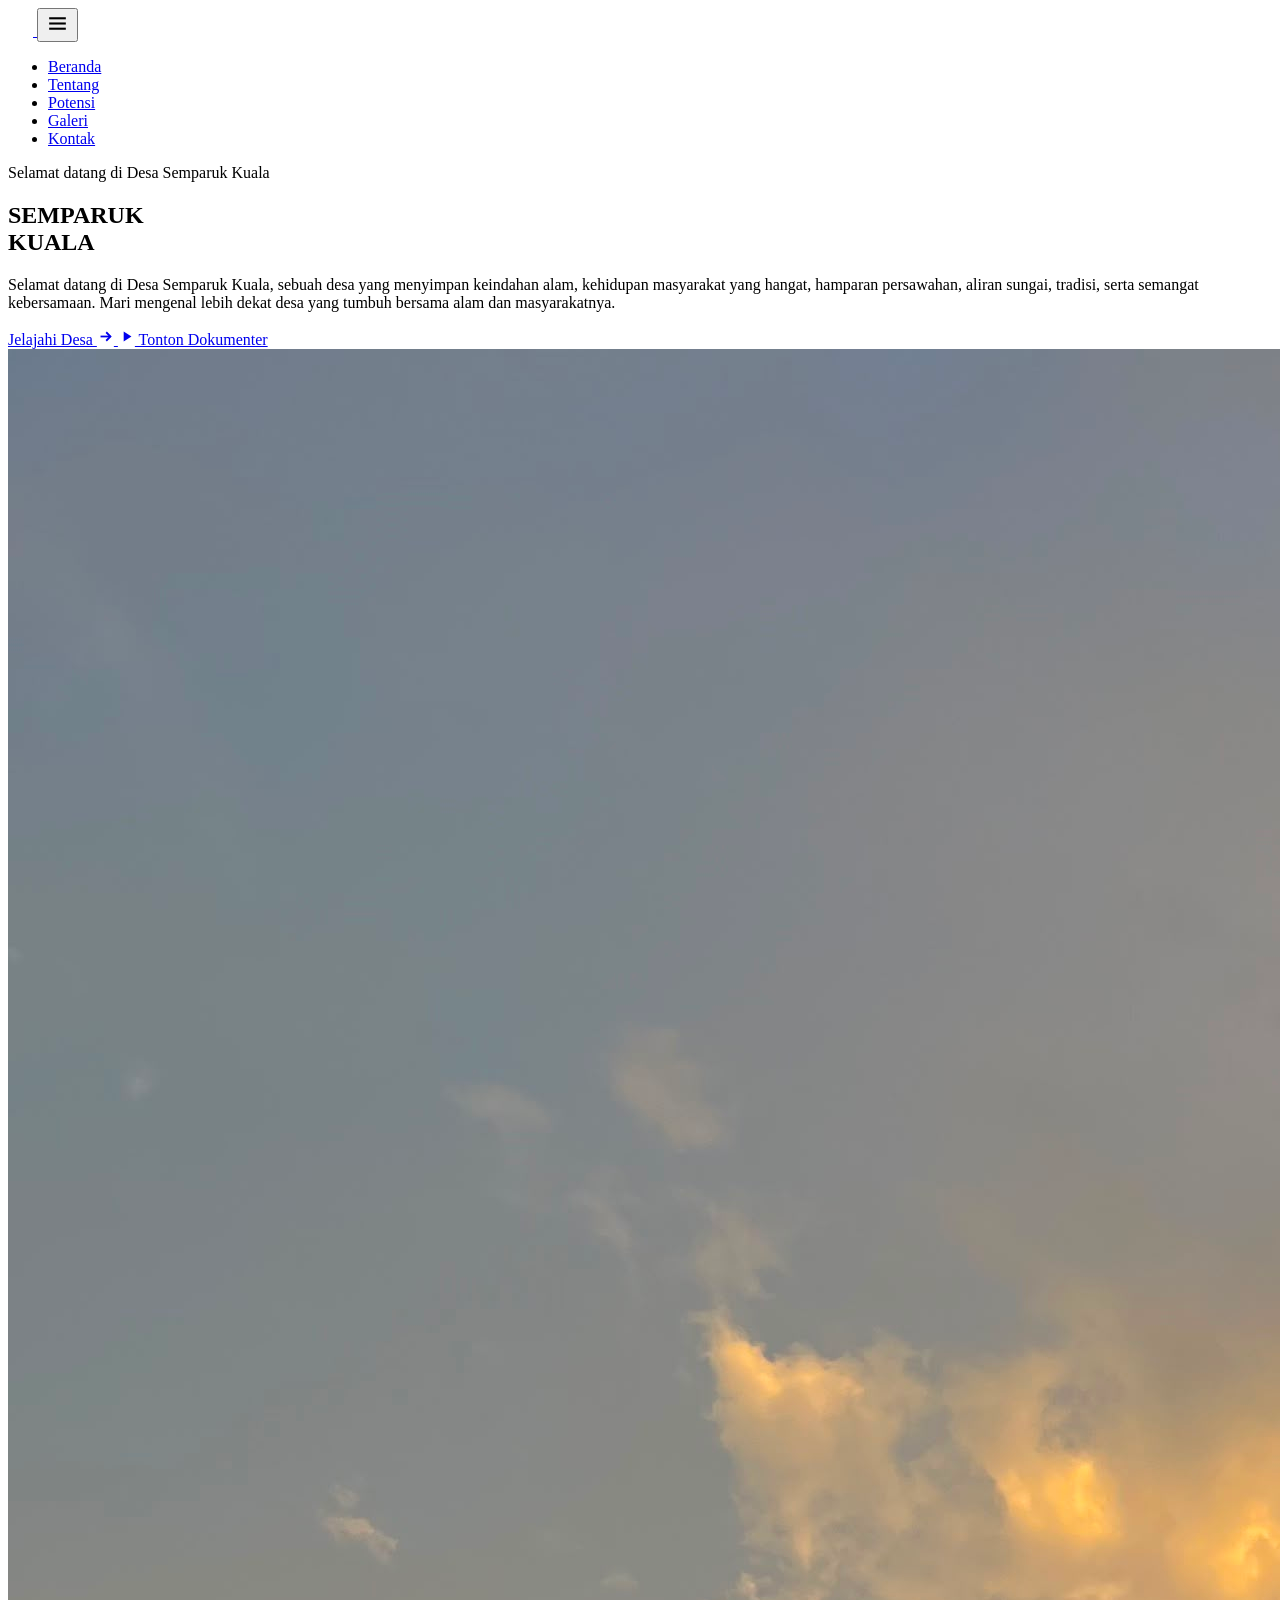
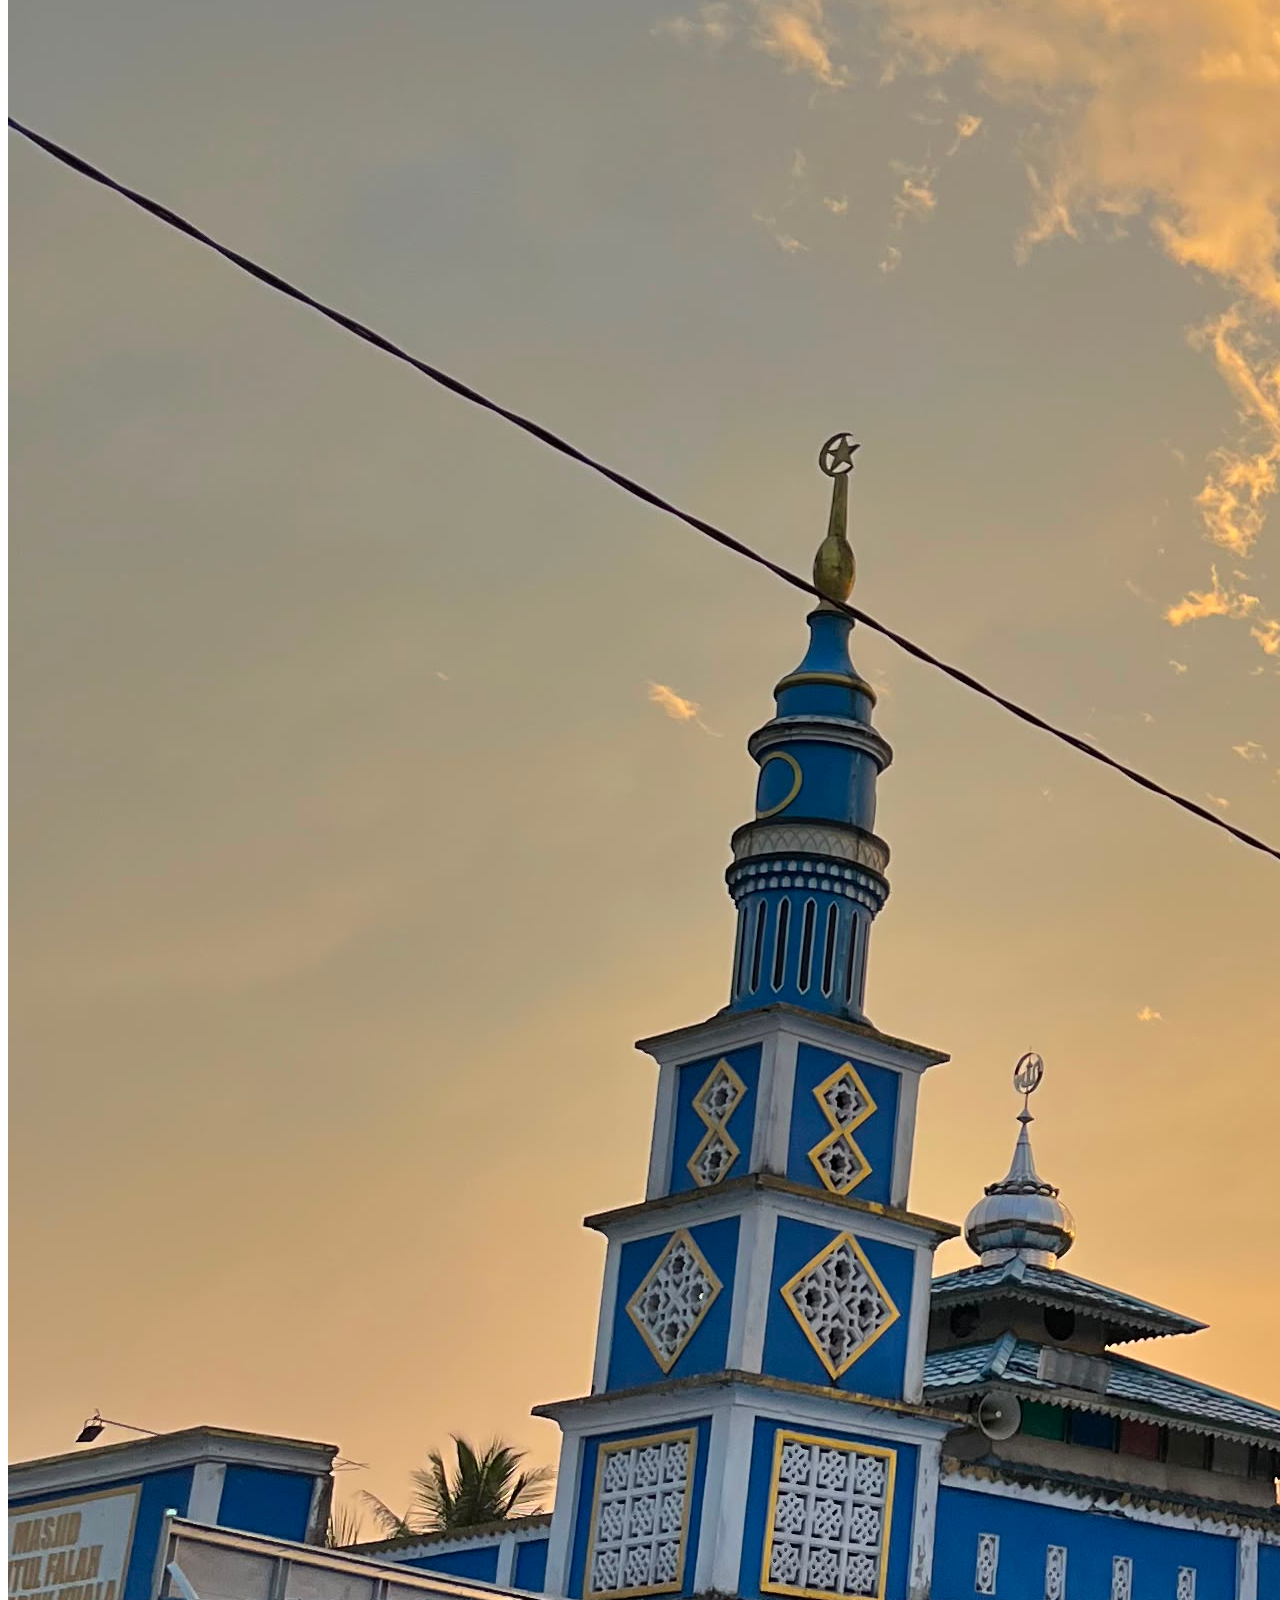
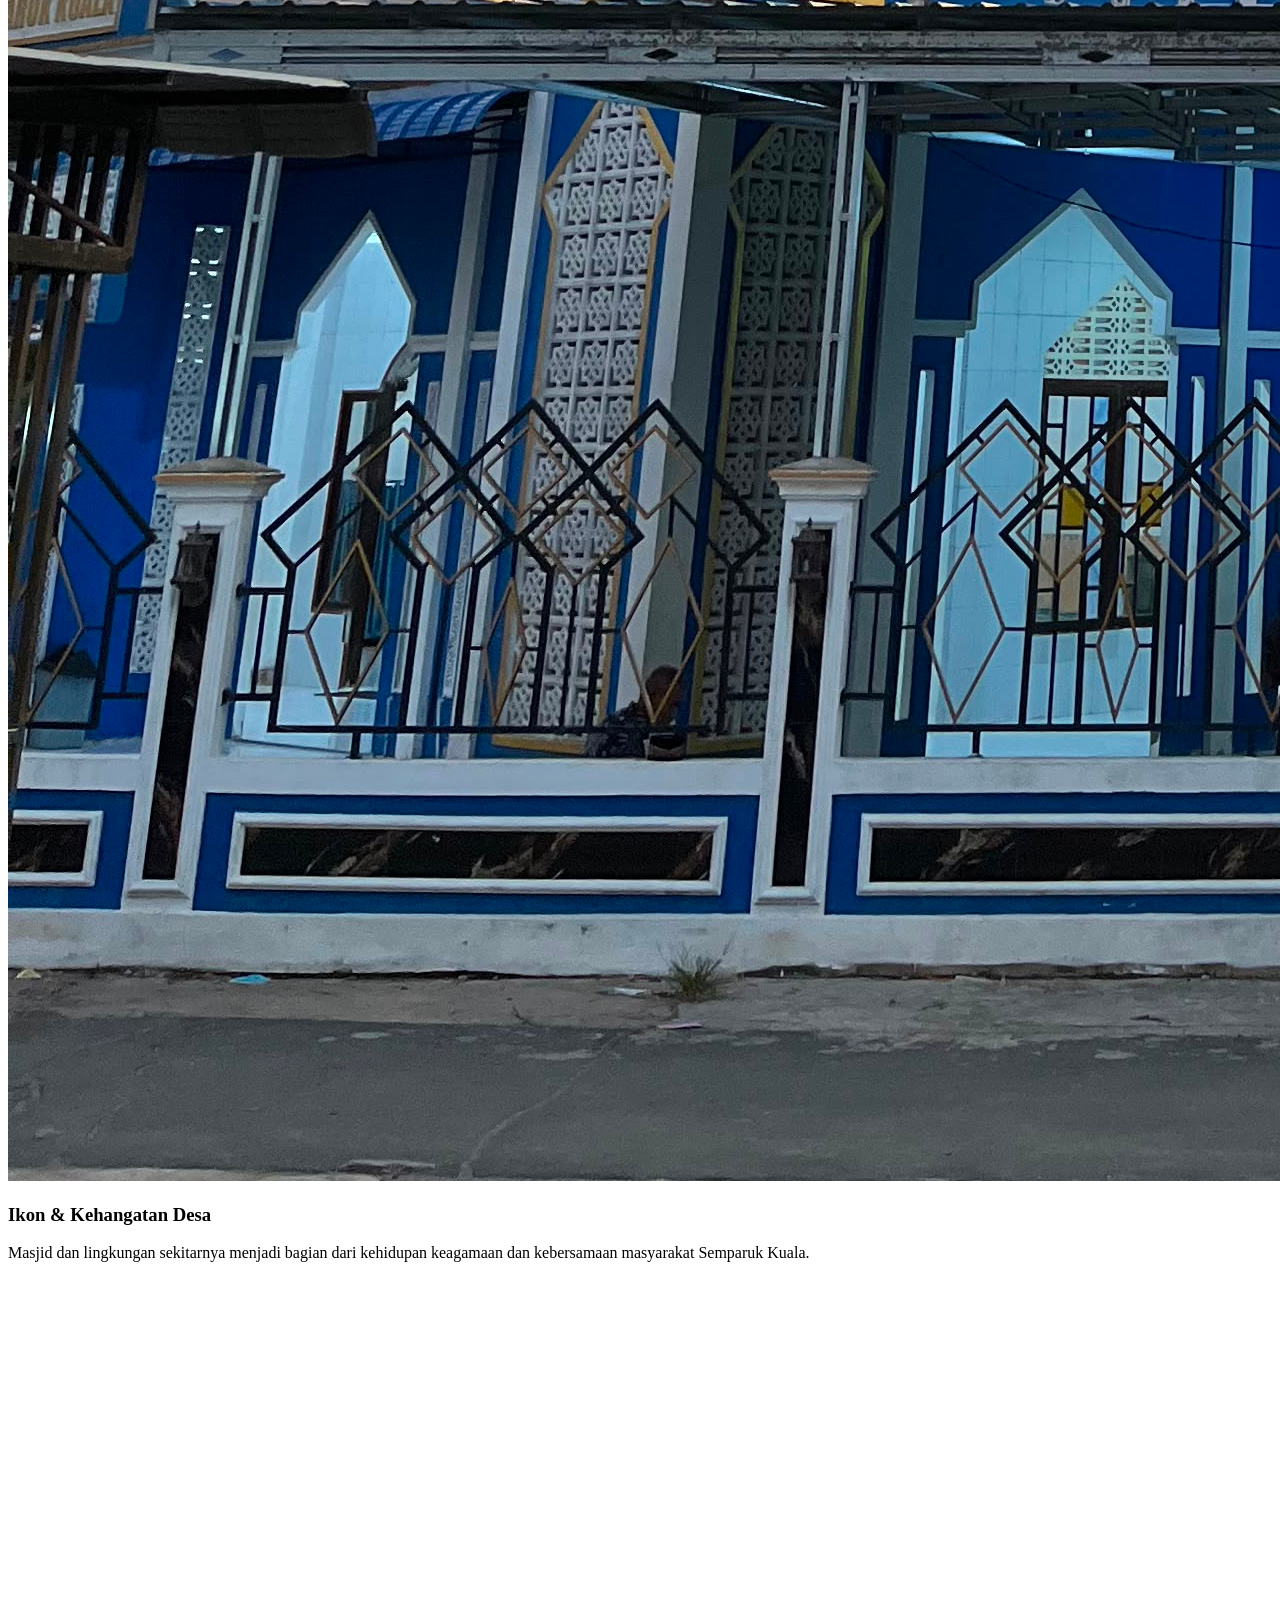
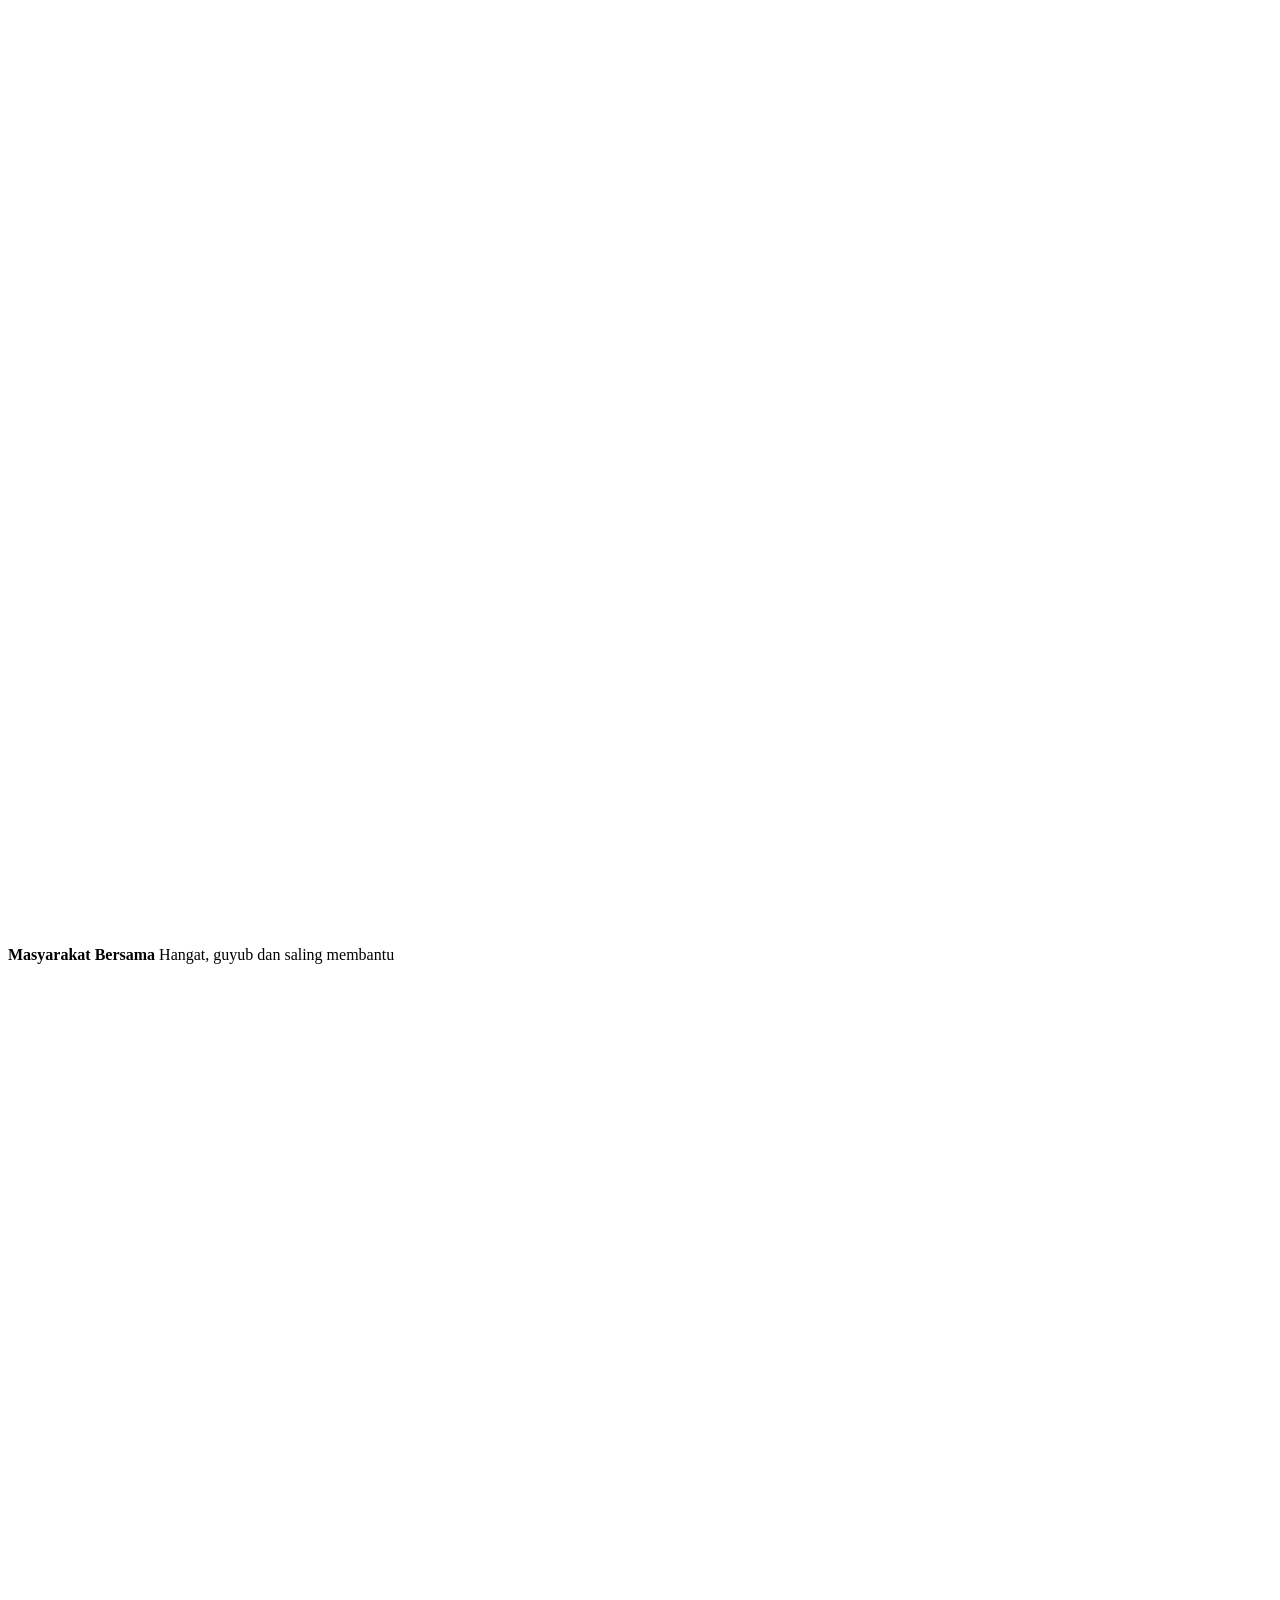
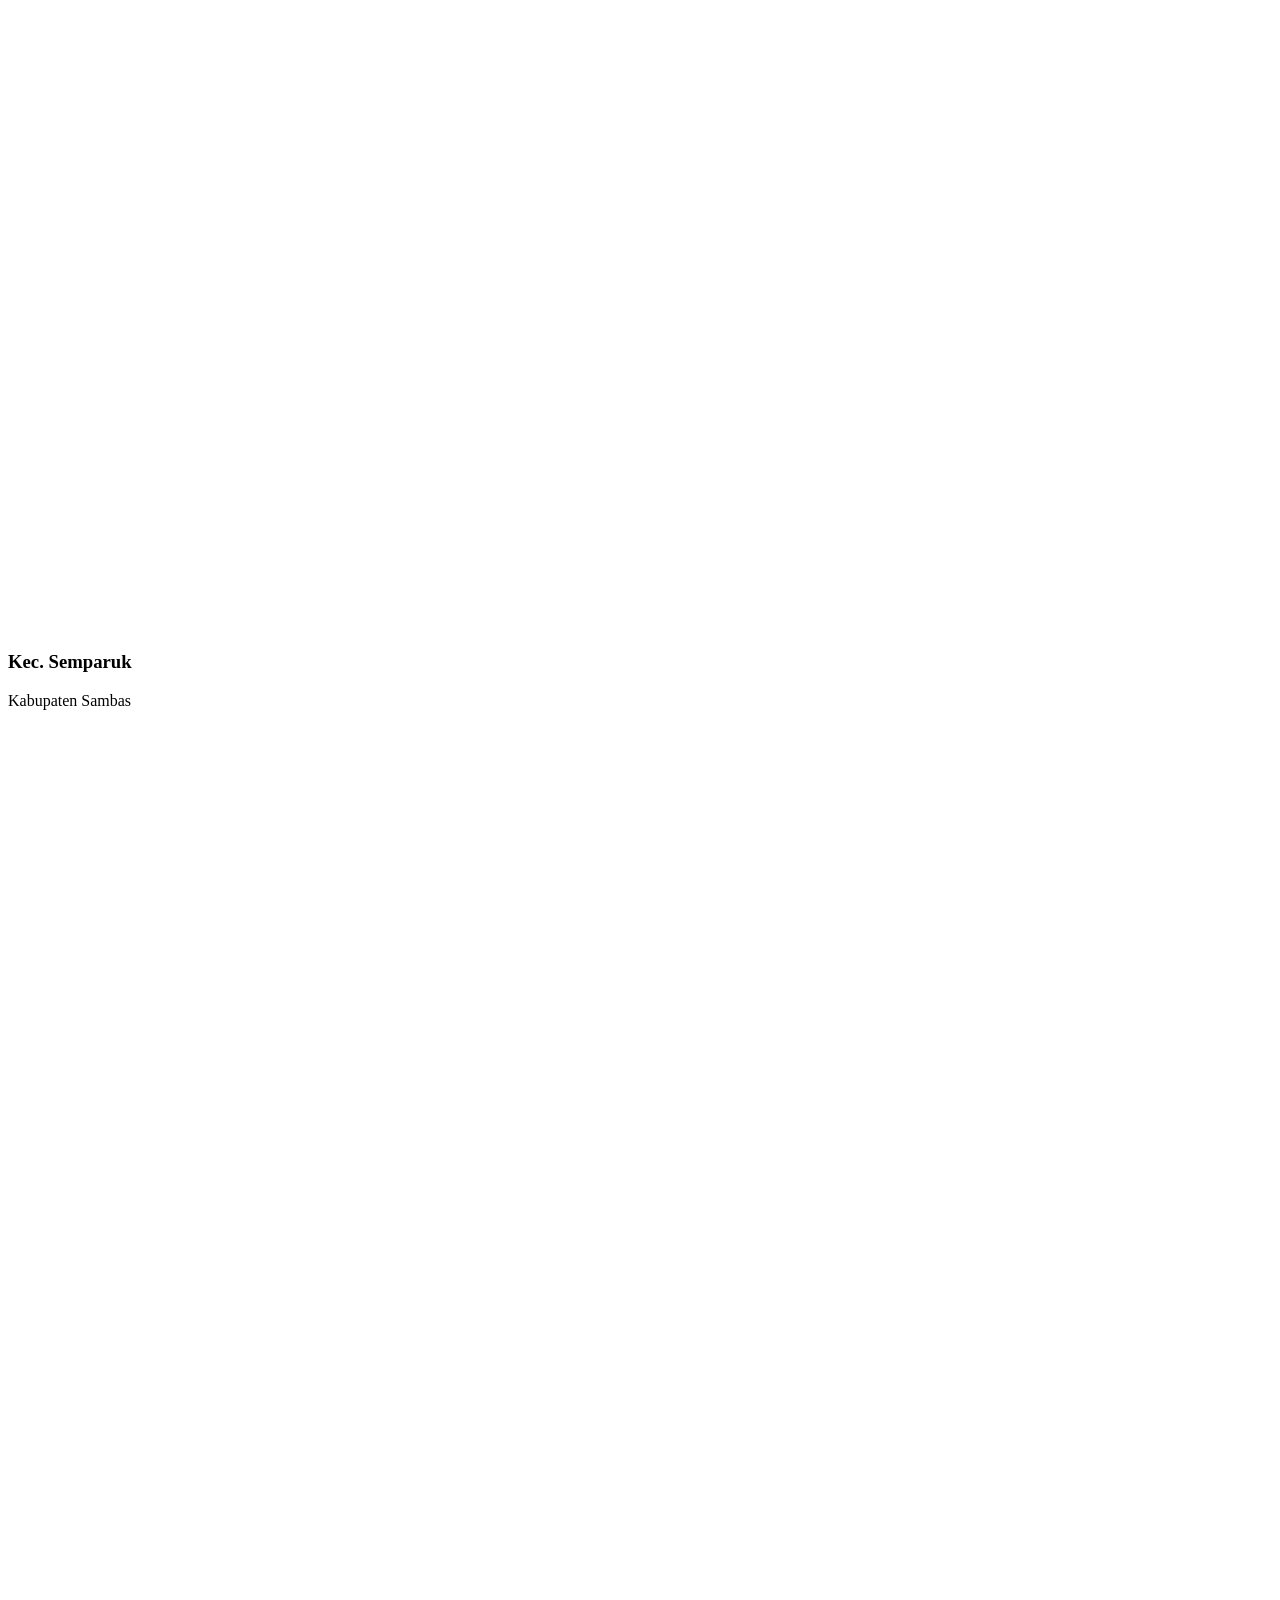
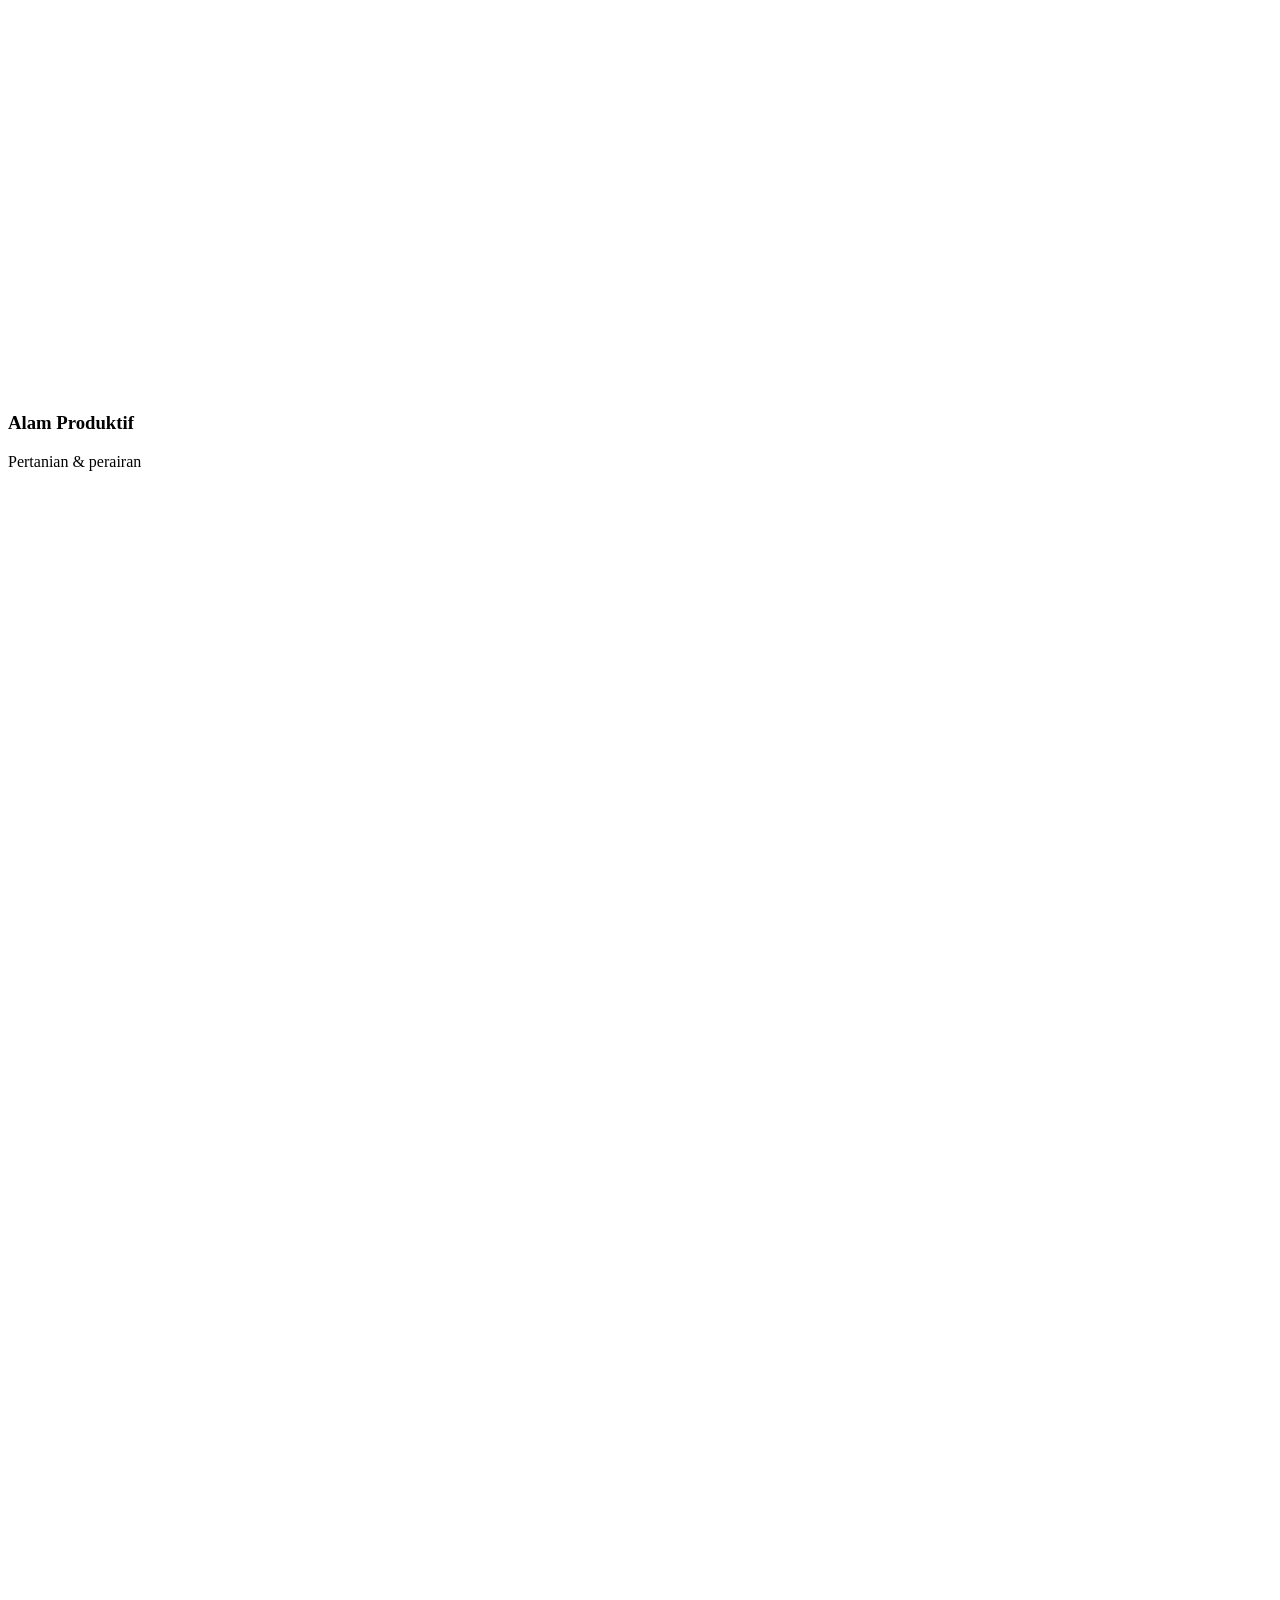
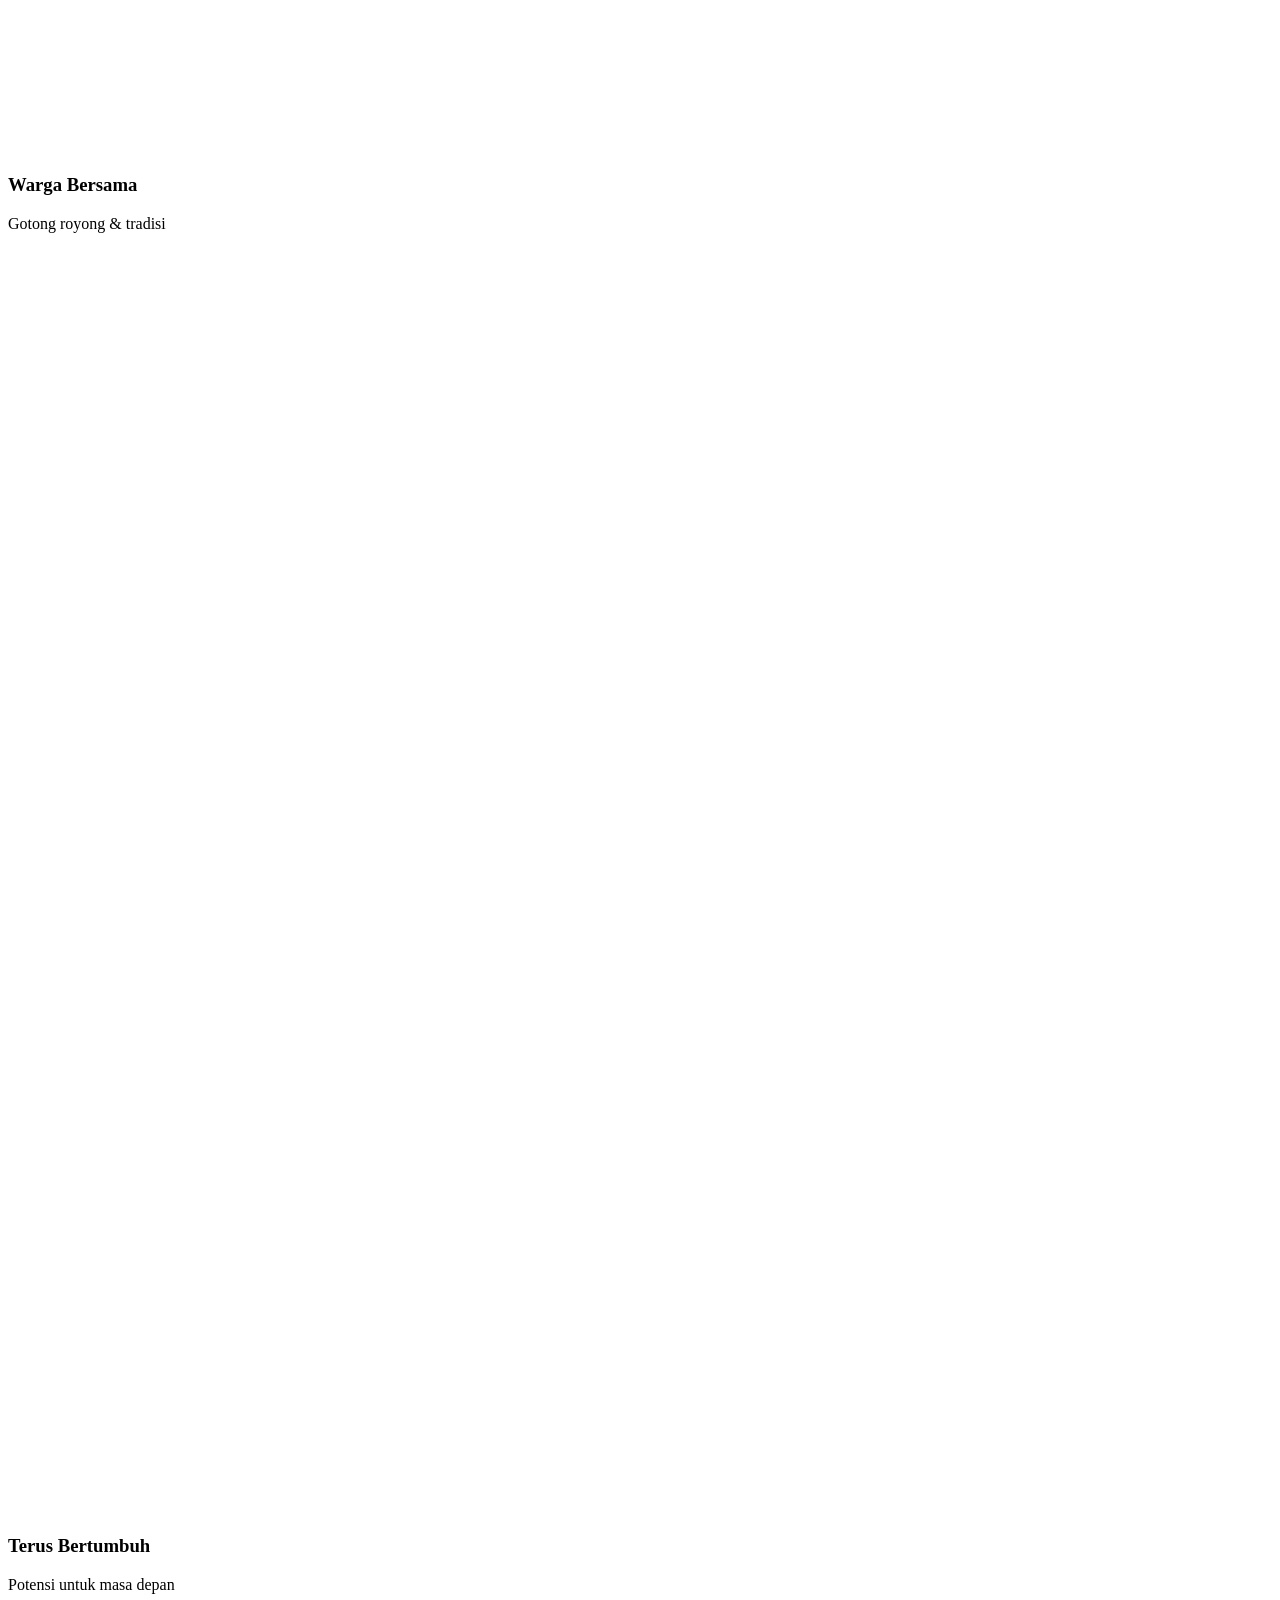
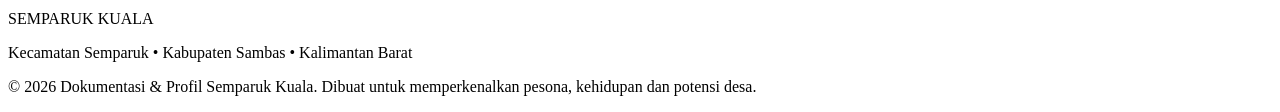
==== commit 7f1ce756: "Create index.html" ====
--- a/index.html
+++ b/index.html
@@ -4,458 +4,31 @@
 <meta charset="UTF-8">
 <meta name="viewport" content="width=device-width, initial-scale=1.0">
 <meta name="description" content="Profil dan dokumentasi Desa Semparuk Kuala, Kecamatan Semparuk, Kabupaten Sambas, Kalimantan Barat.">
-<title>Semparuk Kuala — Pesona Desa Sambas</title>
-
+<title>Beranda — Semparuk Kuala</title>
 <link rel="preconnect" href="https://fonts.googleapis.com">
 <link rel="preconnect" href="https://fonts.gstatic.com" crossorigin>
-<link href="https://fonts.googleapis.com/css2?family=Plus+Jakarta+Sans:wght@400;500;600;700;800&family=DM+Serif+Display:ital@0;1&display=swap" rel="stylesheet">
-
-<style>
-*{margin:0;padding:0;box-sizing:border-box;scroll-behavior:smooth}
-
-:root{
-  --navy:#183d2b;
-  --deep:#234f35;
-  --green:#467b3f;
-  --green2:#729d52;
-  --cream:#f8f6ec;
-  --cream2:#eef3df;
-  --white:#fff;
-  --text:#20332a;
-  --soft:#66756c;
-  --line:#e3e7d9;
-  --gold:#b99a54;
-  --shadow:0 18px 45px rgba(45,76,47,.10);
-  --radius:28px;
-}
-
-body{
-  font-family:'Plus Jakarta Sans',sans-serif;
-  color:var(--text);
-  background:
-    radial-gradient(circle at 10% 10%,rgba(126,165,93,.12),transparent 28%),
-    radial-gradient(circle at 90% 70%,rgba(185,154,84,.08),transparent 25%),
-    #fafbf7;
-  overflow-x:hidden;
-}
-
-/* subtle village texture — no moving background animation */
-body:before{
-  content:"";
-  position:fixed;
-  inset:0;
-  pointer-events:none;
-  z-index:0;
-  opacity:.18;
-  background-image:radial-gradient(#80966f 1px,transparent 1px);
-  background-size:28px 28px;
-}
-
-.container{width:min(1140px,90%);margin:auto;position:relative;z-index:2}
-
-header{
-  position:fixed;
-  top:16px;left:50%;
-  transform:translateX(-50%);
-  width:min(1160px,94%);
-  z-index:1000;
-  display:flex;
-  align-items:center;
-  justify-content:space-between;
-  padding:10px 14px;
-  background:rgba(255,255,255,.96);
-  border:1px solid rgba(224,229,211,.9);
-  border-radius:22px;
-  box-shadow:0 12px 32px rgba(40,65,40,.10);
-}
-header.scrolled{box-shadow:0 15px 38px rgba(40,65,40,.15)}
-
-.brand-link{
-  width:48px;height:48px;
-  display:flex;align-items:center;justify-content:center;
-  border-radius:15px;
-  background:linear-gradient(145deg,var(--green),var(--green2));
-  box-shadow:0 9px 20px rgba(70,123,63,.25);
-  transition:.25s ease;
-}
-.brand-link:hover{transform:translateY(-2px)}
-
-.nav-links{display:flex;gap:2px;list-style:none}
-.nav-links a{
-  display:block;padding:10px 15px;border-radius:12px;
-  color:#526258;text-decoration:none;font-size:12px;font-weight:800;
-  transition:.2s ease;
-}
-.nav-links a:hover,.nav-links a.active{background:#eef3e7;color:var(--green)}
-
-.nav-toggle{display:none;border:0;background:none;cursor:pointer;color:var(--text)}
-
-section{padding:105px 0}
-
-#beranda{
-  min-height:100vh;
-  padding:150px 0 85px;
-  display:flex;
-  align-items:center;
-}
-
-.hero-grid{
-  display:grid;
-  grid-template-columns:1.05fr .95fr;
-  gap:70px;
-  align-items:center;
-}
-
-.hero-welcome{
-  font-size:14px;
-  font-weight:800;
-  color:var(--green);
-  margin-bottom:13px;
-}
-
-.hero-welcome span{
-  display:inline-block;
-  padding:7px 13px;
-  border-left:4px solid var(--gold);
-  background:#f2f4e8;
-  border-radius:7px;
-}
-
-.hero h1,.section-title{
-  font-family:'Plus Jakarta Sans',sans-serif;
-  font-weight:800;
-  letter-spacing:-2.5px;
-  color:var(--navy);
-  line-height:.98;
-}
-
-.hero h1{
-  font-size:clamp(54px,7vw,88px);
-  margin-bottom:22px;
-}
-
-.hero h1 strong{color:var(--green)}
-
-.hero-desc{
-  max-width:650px;
-  color:var(--soft);
-  font-size:15px;
-  line-height:1.9;
-  margin-bottom:28px;
-}
-
-.hero-actions{display:flex;gap:12px;flex-wrap:wrap}
-
-.btn-primary,.btn-secondary{
-  display:inline-flex;align-items:center;justify-content:center;gap:9px;
-  padding:14px 22px;border-radius:13px;
-  text-decoration:none;font-size:13px;font-weight:800;
-  transition:.25s ease;cursor:pointer;
-}
-.btn-primary{
-  color:#fff;
-  background:linear-gradient(135deg,var(--green),var(--green2));
-  box-shadow:0 12px 24px rgba(70,123,63,.22);
-  border:0;
-}
-.btn-secondary{
-  color:var(--deep);
-  background:#fff;
-  border:1px solid #dfe6d6;
-}
-.btn-primary:hover,.btn-secondary:hover{transform:translateY(-3px)}
-
-.hero-main-card{
-  height:520px;
-  border-radius:25px;
-  overflow:hidden;
-  position:relative;
-  box-shadow:0 25px 55px rgba(36,67,39,.20);
-  background:#dfe7d7;
-}
-.hero-main-card img{width:100%;height:100%;object-fit:cover}
-.hero-overlay{
-  position:absolute;inset:0;
-  padding:30px;
-  display:flex;flex-direction:column;justify-content:end;
-  color:white;
-  background:linear-gradient(transparent 35%,rgba(15,39,23,.82));
-}
-.hero-overlay h3{font-size:21px;margin-bottom:7px;font-weight:800}
-.hero-overlay p{font-size:12px;line-height:1.7;color:#e8eee7}
-
-.hero-floating{
-  position:absolute;
-  left:-28px;bottom:25px;
-  display:flex;align-items:center;gap:12px;
-  padding:15px 17px;
-  background:#fff;
-  border:1px solid #e1e7d8;
-  border-radius:17px;
-  box-shadow:0 16px 32px rgba(39,68,42,.14);
-}
-.hero-floating strong{display:block;font-size:13px}
-.hero-floating span{font-size:11px;color:#77837a}
-
-.premium-icon{
-  width:50px;height:50px;min-width:50px;
-  border-radius:15px;
-  display:flex;align-items:center;justify-content:center;
-  color:#fff;
-  background:linear-gradient(145deg,var(--green),var(--green2));
-  box-shadow:0 9px 18px rgba(70,123,63,.20);
-  border:1px solid rgba(255,255,255,.45);
-}
-.premium-icon.gold{background:linear-gradient(145deg,#9f7d36,#d0b267)}
-.premium-icon.blue{background:linear-gradient(145deg,#4d887b,#79ad94)}
-.premium-icon.purple{background:linear-gradient(145deg,#657d68,#94a76b)}
-.premium-icon svg{width:24px;height:24px}
-
-.stats-wrapper{margin-top:-30px}
-.stats-grid{
-  display:grid;grid-template-columns:repeat(4,1fr);gap:14px;
-  padding:18px;
-  background:#fff;
-  border:1px solid #e2e8dc;
-  border-radius:22px;
-  box-shadow:var(--shadow);
-}
-.stat-item{display:flex;align-items:center;gap:11px;padding:10px}
-.stat-item h3{font-size:12px;font-weight:800}
-.stat-item p{font-size:10px;color:#7a867e;line-height:1.5}
-
-.section-header{text-align:center;max-width:760px;margin:0 auto 48px}
-.section-label{
-  display:inline-block;
-  color:var(--green);
-  font-size:10px;
-  font-weight:800;
-  letter-spacing:2px;
-  text-transform:uppercase;
-  margin-bottom:11px;
-}
-.section-title{font-size:clamp(32px,5vw,50px)}
-.section-desc{margin-top:14px;color:var(--soft);line-height:1.8;font-size:14px}
-
-#tentang,#galeri{
-  background:#fff;
-  border-top:1px solid #e9ede2;
-  border-bottom:1px solid #e9ede2;
-}
-
-.about-text{max-width:900px;margin:auto;text-align:center}
-.about-text p{color:var(--soft);line-height:1.95;margin-top:16px;font-size:14px}
-
-.info-grid{
-  display:grid;grid-template-columns:repeat(4,1fr);gap:15px;margin-top:42px
-}
-.info-card{
-  padding:22px 15px;text-align:center;
-  border:1px solid #e2e8dc;
-  border-radius:20px;
-  background:#fbfcf8;
-}
-.info-card .premium-icon{margin:0 auto 13px}
-.info-card h3{font-size:13px;margin-bottom:4px;font-weight:800}
-.info-card p{font-size:11px;color:#78847b}
-
-#potensi{background:var(--cream)}
-.cards-grid{display:grid;grid-template-columns:repeat(3,1fr);gap:18px}
-.feature-card{
-  padding:27px;
-  background:#fff;
-  border:1px solid #e3e8da;
-  border-radius:22px;
-  box-shadow:0 8px 22px rgba(60,83,55,.05);
-  transition:.25s ease;
-}
-.feature-card:hover{transform:translateY(-5px);box-shadow:0 16px 30px rgba(60,83,55,.10)}
-.feature-card h3{margin:18px 0 9px;font-size:18px;font-weight:800}
-.feature-card p{font-size:13px;color:var(--soft);line-height:1.8}
-
-.filter-tabs{display:flex;justify-content:center;gap:8px;flex-wrap:wrap;margin-bottom:30px}
-.filter-btn{
-  border:1px solid #dfe6d6;padding:9px 16px;border-radius:10px;
-  background:#f7f9f2;color:#647168;font-family:inherit;font-weight:800;
-  font-size:11px;cursor:pointer;transition:.2s ease;
-}
-.filter-btn.active,.filter-btn:hover{background:var(--green);color:#fff;border-color:var(--green)}
-
-.gallery-grid{display:grid;grid-template-columns:repeat(3,1fr);gap:17px}
-.gallery-card{
-  height:280px;border-radius:19px;overflow:hidden;position:relative;
-  cursor:pointer;background:#dce5d5;transition:.25s ease
-}
-.gallery-card.featured{grid-column:span 2}
-.gallery-card:hover{transform:translateY(-5px);box-shadow:0 18px 30px rgba(30,60,35,.13)}
-.gallery-card img{width:100%;height:100%;object-fit:cover;display:block;transition:.35s ease}
-.gallery-card:hover img{transform:scale(1.04)}
-.gallery-overlay{
-  position:absolute;inset:0;padding:20px;
-  display:flex;flex-direction:column;justify-content:end;color:#fff;
-  background:linear-gradient(transparent 30%,rgba(12,35,18,.88));
-}
-.gallery-overlay span{font-size:9px;font-weight:800;letter-spacing:1.7px;color:#d5e5b5;text-transform:uppercase}
-.gallery-overlay h3{margin-top:5px;font-size:16px;font-weight:800}
-.gallery-overlay p{font-size:11px;line-height:1.55;color:#e4ece1;margin-top:4px}
-
-#video-section{background:#f5f6ee}
-.video-list{display:flex;flex-direction:column;gap:28px}
-.video-box{
-  display:grid;grid-template-columns:1.05fr .95fr;
-  overflow:hidden;border-radius:25px;background:#fff;
-  border:1px solid #e0e6d8;box-shadow:var(--shadow)
-}
-.video-box.reverse{grid-template-columns:.95fr 1.05fr}
-.video-player{
-  min-height:390px;
-  position:relative;
-  background:#17251c;
-  overflow:hidden;
-}
-.video-player video{
-  width:100%;height:100%;min-height:390px;
-  display:block;object-fit:cover;background:#17251c
-}
-.video-poster{
-  position:absolute;inset:0;z-index:3;
-  display:flex;flex-direction:column;align-items:center;justify-content:center;
-  cursor:pointer;color:#fff;
-  background-size:cover;background-position:center;
-}
-.video-poster:after{
-  content:"";position:absolute;inset:0;background:rgba(12,35,18,.34)
-}
-.play-circle{
-  position:relative;z-index:2;
-  width:76px;height:76px;border-radius:50%;
-  display:flex;align-items:center;justify-content:center;
-  padding-left:4px;
-  background:#fff;color:var(--green);
-  box-shadow:0 12px 30px rgba(0,0,0,.22);
-  font-size:26px;
-}
-.video-poster p{position:relative;z-index:2;margin-top:13px;font-size:12px;font-weight:800}
-.video-error{
-  display:none;position:absolute;z-index:4;inset:auto 20px 20px 20px;
-  padding:11px 14px;background:rgba(20,35,24,.92);color:#fff;
-  border-radius:10px;font-size:11px
-}
-.video-details{
-  padding:42px;display:flex;flex-direction:column;justify-content:center
-}
-.video-badge{
-  width:max-content;padding:6px 11px;border-radius:7px;
-  background:#edf3e5;color:var(--green);font-size:9px;font-weight:800;
-  letter-spacing:1.3px;margin-bottom:14px
-}
-.video-details h3{font-size:27px;line-height:1.25;margin-bottom:13px;font-weight:800}
-.video-details p{color:var(--soft);line-height:1.85;font-size:13px;margin-bottom:22px}
-.video-details .btn-primary{width:max-content}
-
-.contact-grid{display:grid;grid-template-columns:1fr 1fr;gap:20px}
-.contact-card{
-  padding:35px;border-radius:23px;background:#fff;
-  border:1px solid #e1e7d9;box-shadow:var(--shadow)
-}
-.contact-card h3{font-size:22px;margin-bottom:22px;font-weight:800}
-.contact-item{display:flex;gap:13px;padding:16px 0;border-bottom:1px solid #edf0e8}
-.contact-item:last-child{border-bottom:0}
-.contact-item strong{display:block;font-size:12px;font-weight:800}
-.contact-item p{margin-top:4px;font-size:12px;color:var(--soft);line-height:1.6}
-
-.info-script{
-  font-family:'DM Serif Display',serif;
-  font-style:italic;
-  font-weight:400;
-  color:var(--green);
-  font-size:clamp(25px,4vw,38px);
-  line-height:1.15;
-}
-
-footer{
-  padding:45px 0 30px;text-align:center;color:#fff;
-  background:linear-gradient(135deg,#183d2b,#315b39)
-}
-.footer-title{font-size:23px;font-weight:800;letter-spacing:1px}
-.footer-title span{color:#d5c080}
-.footer-sub{color:#c7d5c6;font-size:11px;margin-top:7px}
-.footer-line{width:65px;height:2px;margin:20px auto;background:#c4aa67}
-.footer-copy{font-size:10px;color:#aebfaf}
-
-.modal{
-  display:none;position:fixed;inset:0;z-index:3000;
-  background:rgba(10,25,15,.88);backdrop-filter:blur(7px);
-  align-items:center;justify-content:center;padding:20px
-}
-.modal.active{display:flex}
-.modal-content{width:100%;max-width:900px;overflow:hidden;border-radius:20px;background:#fff}
-.modal-content img{width:100%;max-height:65vh;object-fit:contain;background:#111;display:block}
-.modal-info{padding:22px}
-.modal-info h3{font-size:18px;font-weight:800}
-.modal-info p{margin-top:7px;color:var(--soft);font-size:12px;line-height:1.7}
-.close-modal{
-  position:absolute;top:25px;right:25px;width:42px;height:42px;
-  border:0;border-radius:50%;background:#fff;font-size:21px;cursor:pointer
-}
-
-.reveal{opacity:0;transform:translateY(25px);transition:.55s ease}
-.reveal.show{opacity:1;transform:translateY(0)}
-
-@media(max-width:950px){
-  .hero-grid,.video-box,.video-box.reverse,.contact-grid{grid-template-columns:1fr}
-  .stats-grid,.info-grid{grid-template-columns:repeat(2,1fr)}
-  .cards-grid{grid-template-columns:repeat(2,1fr)}
-  .hero-main-card{height:480px}
-  .hero-floating{left:15px}
-}
-@media(max-width:768px){
-  header{width:94%}
-  .nav-toggle{display:block}
-  .nav-links{
-    position:absolute;top:68px;left:0;right:0;
-    display:none;flex-direction:column;padding:10px;
-    border-radius:17px;background:#fff;box-shadow:var(--shadow)
-  }
-  .nav-links.show{display:flex}
-  .nav-links a{padding:12px}
-  .hero h1{font-size:56px}
-  .stats-grid,.info-grid,.cards-grid,.gallery-grid{grid-template-columns:1fr}
-  .gallery-card.featured{grid-column:span 1}
-  .video-player,.video-player video{min-height:270px}
-  .video-details,.contact-card{padding:27px}
-  .hero-floating{position:relative;left:0;bottom:auto;margin-top:-20px;width:max-content;max-width:94%}
-}
-@media(prefers-reduced-motion:reduce){
-  *{scroll-behavior:auto!important;transition:none!important}
-}
-</style>
+<link href="https://fonts.googleapis.com/css2?family=Plus+Jakarta+Sans:wght@400;500;600;700;800&display=swap" rel="stylesheet">
+<link rel="stylesheet" href="css/style.css">
 </head>
-
 <body>
 
 <header id="mainHeader">
-  <a href="#beranda" class="brand-link" aria-label="Beranda">
+  <a href="index.html" class="brand-link" aria-label="Beranda">
     <svg width="25" height="25" viewBox="0 0 24 24" fill="none" stroke="white" stroke-width="2.5">
       <path d="M3 10.5 12 3l9 7.5V20a1 1 0 0 1-1 1h-5v-6H9v6H4a1 1 0 0 1-1-1v-9.5z"/>
     </svg>
   </a>
-
   <button class="nav-toggle" id="navToggle" aria-label="Buka menu">
     <svg width="25" height="25" viewBox="0 0 24 24" fill="none" stroke="currentColor" stroke-width="2">
-      <line x1="4" y1="7" x2="20" y2="7"/>
-      <line x1="4" y1="12" x2="20" y2="12"/>
-      <line x1="4" y1="17" x2="20" y2="17"/>
+      <line x1="4" y1="7" x2="20" y2="7"/><line x1="4" y1="12" x2="20" y2="12"/><line x1="4" y1="17" x2="20" y2="17"/>
     </svg>
   </button>
-
   <ul class="nav-links" id="navLinks">
-    <li><a href="#beranda" class="active">Beranda</a></li>
-    <li><a href="#tentang">Tentang</a></li>
-    <li><a href="#potensi">Potensi</a></li>
-    <li><a href="#galeri">Galeri</a></li>
-    <li><a href="#video-section">Dokumenter</a></li>
-    <li><a href="#kontak">Kontak</a></li>
+    <li><a href="index.html" class="active">Beranda</a></li>
+    <li><a href="tentang.html">Tentang</a></li>
+    <li><a href="potensi.html">Potensi</a></li>
+    <li><a href="galeri.html">Galeri</a></li>
+    <li><a href="kontak.html">Kontak</a></li>
   </ul>
 </header>
 
@@ -471,13 +44,13 @@
         dan masyarakatnya.
       </p>
       <div class="hero-actions">
-        <a href="#galeri" class="btn-primary">
+        <a href="galeri.html" class="btn-primary">
           Jelajahi Desa
           <svg width="17" height="17" viewBox="0 0 24 24" fill="none" stroke="currentColor" stroke-width="2.5">
             <path d="M5 12h14"/><path d="m13 6 6 6-6 6"/>
           </svg>
         </a>
-        <a href="#video-section" class="btn-secondary">
+        <a href="galeri.html#video-section" class="btn-secondary">
           <svg width="17" height="17" viewBox="0 0 24 24" fill="currentColor"><path d="m8 5 11 7-11 7V5z"/></svg>
           Tonton Dokumenter
         </a>
@@ -536,302 +109,6 @@
   </div>
 </div>
 
-<section id="tentang">
-  <div class="container">
-    <div class="about-text reveal">
-      <span class="section-label">Mengenal Desa</span>
-      <h2 class="section-title">HARMONI ALAM & KEHIDUPAN</h2>
-      <p>
-        Semparuk Kuala merupakan bagian dari Kecamatan Semparuk, Kabupaten Sambas, Kalimantan Barat.
-        Desa ini menghadirkan suasana khas pedesaan yang dekat dengan alam, perairan, persawahan,
-        aktivitas masyarakat, serta berbagai kegiatan sosial yang mempererat hubungan antarwarga.
-      </p>
-      <p>
-        Kehidupan desa tidak hanya tentang lingkungan yang hijau, tetapi juga tentang masyarakat yang
-        saling membantu, pendidikan, kegiatan keagamaan, olahraga, tradisi, dan ruang berkumpul yang
-        membuat Semparuk Kuala memiliki cerita tersendiri.
-      </p>
-
-      <div class="info-grid">
-        <div class="info-card">
-          <div class="premium-icon blue">
-            <svg viewBox="0 0 24 24" fill="none" stroke="white" stroke-width="2"><path d="M12 21s7-6.1 7-12a7 7 0 1 0-14 0c0 5.9 7 12 7 12z"/><circle cx="12" cy="9" r="2.5"/></svg>
-          </div>
-          <h3>Kecamatan</h3><p>Semparuk</p>
-        </div>
-        <div class="info-card">
-          <div class="premium-icon">
-            <svg viewBox="0 0 24 24" fill="none" stroke="white" stroke-width="2"><path d="M4 20V9l8-5 8 5v11"/><path d="M8 20v-6h8v6"/><path d="M12 4v5"/></svg>
-          </div>
-          <h3>Kabupaten</h3><p>Sambas</p>
-        </div>
-        <div class="info-card">
-          <div class="premium-icon gold">
-            <svg viewBox="0 0 24 24" fill="none" stroke="white" stroke-width="2"><circle cx="12" cy="12" r="9"/><path d="M3 12h18M12 3a14 14 0 0 1 0 18M12 3a14 14 0 0 0 0 18"/></svg>
-          </div>
-          <h3>Provinsi</h3><p>Kalimantan Barat</p>
-        </div>
-        <div class="info-card">
-          <div class="premium-icon purple">
-            <svg viewBox="0 0 24 24" fill="none" stroke="white" stroke-width="2"><path d="M12 3C8 7 6 10 6 14a6 6 0 0 0 12 0c0-4-2-7-6-11z"/><path d="M12 10v9"/></svg>
-          </div>
-          <h3>Karakter Wilayah</h3><p>Pesisir, perairan & agrikultur</p>
-        </div>
-      </div>
-    </div>
-  </div>
-</section>
-
-<section id="potensi">
-  <div class="container">
-    <div class="section-header reveal">
-      <span class="section-label">Kekayaan Lokal</span>
-      <h2 class="section-title">POTENSI UNGGULAN DESA</h2>
-      <p class="section-desc">Beragam potensi alam, keterampilan, pendidikan, tradisi dan semangat masyarakat menjadi kekuatan bagi perkembangan Semparuk Kuala.</p>
-    </div>
-
-    <div class="cards-grid">
-      <div class="feature-card reveal">
-        <div class="premium-icon"><svg viewBox="0 0 24 24" fill="none" stroke="white" stroke-width="2"><path d="M3 21c4-7 6-13 9-18 3 5 5 11 9 18"/><path d="M5 17c3-2 5-2 7 0 2-2 4-2 7 0"/></svg></div>
-        <h3>Pertanian & Persawahan</h3>
-        <p>Hamparan persawahan menjadi bagian penting dari kehidupan masyarakat sekaligus membentuk lanskap hijau khas pedesaan.</p>
-      </div>
-      <div class="feature-card reveal">
-        <div class="premium-icon blue"><svg viewBox="0 0 24 24" fill="none" stroke="white" stroke-width="2"><path d="M3 12c3-4 6-4 9 0s6 4 9 0"/><path d="M3 17c3-4 6-4 9 0s6 4 9 0"/><path d="M12 5v2"/></svg></div>
-        <h3>Perairan & Perikanan</h3>
-        <p>Aliran sungai dan kawasan perairan menjadi bagian dari aktivitas serta sumber daya yang mendukung kehidupan warga.</p>
-      </div>
-      <div class="feature-card reveal">
-        <div class="premium-icon purple"><svg viewBox="0 0 24 24" fill="none" stroke="white" stroke-width="2"><path d="M4 5h16v14H4z"/><path d="M8 5v14M4 9h16M4 13h16"/><path d="M8 17h8"/></svg></div>
-        <h3>Pendidikan & Madrasah</h3>
-        <p>Sarana pendidikan menjadi ruang penting bagi generasi muda untuk belajar, tumbuh, membangun karakter dan masa depan.</p>
-      </div>
-      <div class="feature-card reveal">
-        <div class="premium-icon gold"><svg viewBox="0 0 24 24" fill="none" stroke="white" stroke-width="2"><path d="M16 21v-2a4 4 0 0 0-4-4H7a4 4 0 0 0-4 4v2"/><circle cx="9.5" cy="7" r="4"/><path d="M17 11a4 4 0 1 0 0-8"/></svg></div>
-        <h3>Semangat Kebersamaan</h3>
-        <p>Gotong royong, kegiatan masyarakat, perlombaan dan berbagai perayaan menjadi ruang untuk menjaga rasa kekeluargaan.</p>
-      </div>
-      <div class="feature-card reveal">
-        <div class="premium-icon"><svg viewBox="0 0 24 24" fill="none" stroke="white" stroke-width="2"><path d="M4 21V9l8-5 8 5v12"/><path d="M8 21v-6h8v6"/><path d="M7 10h10"/></svg></div>
-        <h3>UMKM & Olahan Lokal</h3>
-        <p>Usaha mandiri, kuliner, hasil pertanian dan keterampilan warga memiliki peluang untuk terus mendukung ekonomi lokal.</p>
-      </div>
-      <div class="feature-card reveal">
-        <div class="premium-icon purple"><svg viewBox="0 0 24 24" fill="none" stroke="white" stroke-width="2"><path d="M4 20h16"/><path d="M6 20V9l6-5 6 5v11"/><path d="M9 20v-5h6v5"/></svg></div>
-        <h3>Kearifan Tradisi</h3>
-        <p>Nilai budaya dan tradisi tetap menjadi bagian dari identitas masyarakat serta diwariskan kepada generasi berikutnya.</p>
-      </div>
-    </div>
-  </div>
-</section>
-
-<section id="galeri">
-  <div class="container">
-    <div class="section-header reveal">
-      <span class="section-label">Dokumentasi Desa</span>
-      <h2 class="section-title">GALERI SEMPARUK KUALA</h2>
-      <p class="section-desc">Potret kehidupan desa, keindahan alam, kegiatan masyarakat hingga berbagai sudut yang menyimpan cerita.</p>
-    </div>
-
-    <div class="filter-tabs">
-      <button class="filter-btn active" onclick="filterGallery('all',this)">Semua Foto</button>
-      <button class="filter-btn" onclick="filterGallery('alam',this)">Panorama Alam</button>
-      <button class="filter-btn" onclick="filterGallery('kegiatan',this)">Semarak Warga</button>
-      <button class="filter-btn" onclick="filterGallery('fasilitas',this)">Ikon & Fasilitas</button>
-    </div>
-
-    <div class="gallery-grid">
-      <div class="gallery-card featured" data-category="alam" onclick="openModal('sungai.jpg','Aliran Sungai & Kanal Semparuk','Aliran sungai dan kanal menjadi bagian dari kehidupan masyarakat Semparuk Kuala.')">
-        <img src="sungai.jpg" alt="Sungai Semparuk Kuala">
-        <div class="gallery-overlay"><span>Panorama Alam</span><h3>Aliran Sungai & Kanal Semparuk</h3><p>Perairan yang menjadi bagian dari keseharian masyarakat desa.</p></div>
-      </div>
-      <div class="gallery-card" data-category="fasilitas" onclick="openModal('masjid.jpg','Masjid Megah Saat Senja','Masjid menjadi salah satu pusat kegiatan keagamaan dan kebersamaan warga.')">
-        <img src="masjid.jpg" alt="Masjid Semparuk Kuala">
-        <div class="gallery-overlay"><span>Ikon Desa</span><h3>Masjid Megah Saat Senja</h3><p>Simbol kehidupan spiritual dan kebersamaan.</p></div>
-      </div>
-      <div class="gallery-card" data-category="alam" onclick="openModal('pinang.jpg','Pekarangan Kelapa & Pinang','Pepohonan hijau menciptakan suasana khas pedesaan Sambas.')">
-        <img src="pinang.jpg" alt="Kelapa dan pinang">
-        <div class="gallery-overlay"><span>Panorama Alam</span><h3>Pekarangan Kelapa & Pinang</h3><p>Suasana hijau yang menjadi ciri lingkungan pedesaan.</p></div>
-      </div>
-      <div class="gallery-card" data-category="alam" onclick="openModal('sunset.jpg','Siluet Senja di Persawahan','Cahaya sore menghadirkan suasana hangat di sekitar persawahan.')">
-        <img src="sunset.jpg" alt="Senja di persawahan">
-        <div class="gallery-overlay"><span>Panorama Alam</span><h3>Siluet Senja di Persawahan</h3><p>Ketenangan alam desa dalam cahaya penghujung hari.</p></div>
-      </div>
-      <div class="gallery-card" data-category="kegiatan" onclick="openModal('lomba.jpg','Keseruan Lomba Tradisional','Kegiatan perlombaan menghadirkan tawa dan kebersamaan masyarakat.')">
-        <img src="lomba.jpg" alt="Lomba tradisional">
-        <div class="gallery-overlay"><span>Semarak Warga</span><h3>Keseruan Lomba Tradisional</h3><p>Antusiasme masyarakat dalam momen kebersamaan.</p></div>
-      </div>
-      <div class="gallery-card" data-category="kegiatan" onclick="openModal('anak.jpg','Generasi Ceria Desa','Keceriaan anak-anak menjadi bagian dari kehidupan desa.')">
-        <img src="anak.jpg" alt="Anak-anak desa">
-        <div class="gallery-overlay"><span>Semarak Warga</span><h3>Generasi Ceria Desa</h3><p>Keceriaan generasi muda dalam lingkungan yang hangat.</p></div>
-      </div>
-      <div class="gallery-card" data-category="fasilitas" onclick="openModal('madrasah.jpg','Sarana Pendidikan Al-Hidayah','Sarana pendidikan menjadi ruang belajar dan membangun karakter.')">
-        <img src="madrasah.jpg" alt="Madrasah Al-Hidayah">
-        <div class="gallery-overlay"><span>Fasilitas Desa</span><h3>Sarana Pendidikan Al-Hidayah</h3><p>Tempat tumbuh dan belajar generasi penerus.</p></div>
-      </div>
-      <div class="gallery-card" data-category="kegiatan" onclick="openModal('penonton.jpg','Kebersamaan & Dukungan Warga','Warga berkumpul dan memberikan dukungan dalam kegiatan desa.')">
-        <img src="penonton.jpg" alt="Warga berkumpul">
-        <div class="gallery-overlay"><span>Semarak Warga</span><h3>Kebersamaan & Dukungan Warga</h3><p>Guyub, hangat dan penuh semangat kebersamaan.</p></div>
-      </div>
-      <div class="gallery-card" data-category="kegiatan" onclick="openModal('pemuda.jpg','Pemuda & Olahraga Desa','Kegiatan olahraga menjadi ruang membangun sportivitas dan kekompakan.')">
-        <img src="pemuda.jpg" alt="Pemuda berolahraga">
-        <div class="gallery-overlay"><span>Semarak Warga</span><h3>Pemuda & Olahraga Desa</h3><p>Semangat generasi muda dalam kegiatan bersama.</p></div>
-      </div>
-      <div class="gallery-card" data-category="kegiatan" onclick="openModal('teras.jpg','Canda Tawa Suasana Teras','Teras rumah menjadi ruang sederhana untuk berbincang dan menikmati waktu bersama.')">
-        <img src="teras.jpg" alt="Suasana teras">
-        <div class="gallery-overlay"><span>Semarak Warga</span><h3>Canda Tawa Suasana Teras</h3><p>Kehangatan interaksi dalam kehidupan sehari-hari.</p></div>
-      </div>
-      <div class="gallery-card" data-category="kegiatan" onclick="openModal('matatertutup.jpg','Semarak Lomba Mata Tertutup','Lomba rakyat menghadirkan suasana penuh tawa dan antusiasme.')">
-        <img src="matatertutup.jpg" alt="Lomba mata tertutup">
-        <div class="gallery-overlay"><span>Semarak Warga</span><h3>Semarak Lomba Mata Tertutup</h3><p>Keceriaan sederhana yang menyatukan masyarakat.</p></div>
-      </div>
-    </div>
-  </div>
-</section>
-
-<section id="video-section">
-  <div class="container">
-    <div class="section-header reveal">
-      <span class="section-label">Liputan Desa</span>
-      <h2 class="section-title">DOKUMENTER SEMPARUK KUALA</h2>
-      <p class="section-desc">Nikmati suasana alam dan kehidupan Semparuk Kuala melalui dokumentasi video desa.</p>
-    </div>
-
-    <div class="video-list">
-
-      <!-- VIDEO SUNSET: file sunset.mp4 berada satu folder dengan index.html -->
-      <div class="video-box reveal">
-        <div class="video-player">
-          <video id="videoSunset"
-                 controls
-                 preload="metadata"
-                 playsinline
-                 webkit-playsinline
-                 poster="./sunset.jpg">
-            <source src="./sunset.mp4" type="video/mp4">
-            Browser Anda tidak mendukung video HTML5.
-          </video>
-
-          <div class="video-poster" id="posterSunset" style="background-image:url('./sunset.jpg')" onclick="startVideo('videoSunset','posterSunset')">
-            <div class="play-circle">▶</div>
-            <p>Putar Dokumenter Senja</p>
-          </div>
-          <div class="video-error" id="errorSunset">
-            Video gagal dimuat. Pastikan file <b>sunset.mp4</b> berada satu folder dengan <b>index.html</b>.
-          </div>
-        </div>
-
-        <div class="video-details">
-          <span class="video-badge">DOKUMENTER • PESONA SENJA</span>
-          <h3>Keindahan Senja & Persawahan Desa</h3>
-          <p>
-            Nikmati suasana sore yang tenang ketika cahaya matahari perlahan berubah
-            dan menciptakan warna hangat di sekitar persawahan dan lingkungan Desa Semparuk Kuala.
-          </p>
-          <button class="btn-primary" onclick="startVideo('videoSunset','posterSunset')">▶ Tonton Video Sunset</button>
-        </div>
-      </div>
-
-      <!-- VIDEO SUNGAI: file sungai.mp4 berada satu folder dengan index.html -->
-      <div class="video-box reverse reveal">
-        <div class="video-details">
-          <span class="video-badge">DOKUMENTER • PERAIRAN</span>
-          <h3>Keteduhan Sungai & Kanal Desa</h3>
-          <p>
-            Perairan menjadi salah satu bagian penting dari kehidupan masyarakat.
-            Video ini memperlihatkan suasana sungai dan kanal yang mengalir di sekitar desa.
-          </p>
-          <button class="btn-primary" onclick="startVideo('videoSungai','posterSungai')">▶ Tonton Video Sungai</button>
-        </div>
-
-        <div class="video-player">
-          <video id="videoSungai"
-                 controls
-                 preload="metadata"
-                 playsinline
-                 webkit-playsinline
-                 poster="./sungai.jpg">
-            <source src="./sungai.mp4" type="video/mp4">
-            Browser Anda tidak mendukung video HTML5.
-          </video>
-
-          <div class="video-poster" id="posterSungai" style="background-image:url('./sungai.jpg')" onclick="startVideo('videoSungai','posterSungai')">
-            <div class="play-circle">▶</div>
-            <p>Putar Dokumenter Sungai</p>
-          </div>
-          <div class="video-error" id="errorSungai">
-            Video gagal dimuat. Pastikan file <b>sungai.mp4</b> berada satu folder dengan <b>index.html</b>.
-          </div>
-        </div>
-      </div>
-
-    </div>
-  </div>
-</section>
-
-<section id="kontak">
-  <div class="container">
-    <div class="section-header reveal">
-      <span class="section-label">Informasi Desa</span>
-      <h2 class="section-title">HUBUNGI & KUNJUNGI KAMI</h2>
-      <p class="section-desc">Semparuk Kuala terbuka untuk masyarakat yang ingin mengenal lebih jauh kehidupan, lingkungan, kegiatan dan potensi desa.</p>
-    </div>
-
-    <div class="contact-grid">
-      <div class="contact-card reveal">
-        <h3>Pusat Informasi Desa</h3>
-
-        <div class="contact-item">
-          <div class="premium-icon blue">
-            <svg viewBox="0 0 24 24" fill="none" stroke="white" stroke-width="2"><path d="M12 21s7-6.1 7-12a7 7 0 1 0-14 0c0 5.9 7 12 7 12z"/><circle cx="12" cy="9" r="2.5"/></svg>
-          </div>
-          <div><strong>Lokasi</strong><p>Desa Semparuk Kuala, Kecamatan Semparuk, Kabupaten Sambas, Kalimantan Barat.</p></div>
-        </div>
-
-        <div class="contact-item">
-          <div class="premium-icon">
-            <svg viewBox="0 0 24 24" fill="none" stroke="white" stroke-width="2"><circle cx="12" cy="12" r="9"/><path d="M12 7v5l3 2"/></svg>
-          </div>
-          <div><strong>Jam Pelayanan</strong><p>Senin sampai Jumat, pukul 08.00 hingga 15.30 WIB.</p></div>
-        </div>
-
-        <div class="contact-item">
-          <div class="premium-icon gold">
-            <svg viewBox="0 0 24 24" fill="none" stroke="white" stroke-width="2"><rect x="3" y="5" width="18" height="14" rx="2"/><path d="m3 7 9 6 9-6"/></svg>
-          </div>
-          <div><strong>Email</strong><p><a href="mailto:sairanvkasdna@gmail.com" style="color:var(--green);font-weight:800;text-decoration:none">sairanvkasdna@gmail.com</a></p></div>
-        </div>
-      </div>
-
-      <!-- FORM KONTAK YANG SUDAH DIHUBUNGKAN KE GOOGLE SHEETS VIA APPS SCRIPT -->
-      <div class="contact-card reveal">
-        <h3>Kirim Pesan & Saran</h3>
-        <form id="formKontak" style="display:flex; flex-direction:column; gap:12px; margin-top:15px;">
-          <div>
-            <label style="font-size:12px; font-weight:800; color:var(--text); display:block; margin-bottom:4px;">Nama Lengkap</label>
-            <input type="text" id="inputNama" placeholder="Masukkan nama Anda" required style="width:100%; padding:10px 14px; border-radius:10px; border:1px solid #dfe6d6; font-family:inherit; font-size:13px; outline:none;">
-          </div>
-          
-          <div>
-            <label style="font-size:12px; font-weight:800; color:var(--text); display:block; margin-bottom:4px;">Email / No. HP</label>
-            <input type="text" id="inputEmail" placeholder="contoh@email.com / 0812xxx" required style="width:100%; padding:10px 14px; border-radius:10px; border:1px solid #dfe6d6; font-family:inherit; font-size:13px; outline:none;">
-          </div>
-
-          <div>
-            <label style="font-size:12px; font-weight:800; color:var(--text); display:block; margin-bottom:4px;">Pesan / Saran</label>
-            <textarea id="inputPesan" rows="4" placeholder="Tuliskan pesan atau saran Anda..." required style="width:100%; padding:10px 14px; border-radius:10px; border:1px solid #dfe6d6; font-family:inherit; font-size:13px; outline:none; resize:vertical;"></textarea>
-          </div>
-
-          <button type="submit" id="btnKirim" class="btn-primary" style="margin-top:6px; cursor:pointer;">
-            Kirim Pesan
-          </button>
-        </form>
-        <div id="statusPesan" style="margin-top:12px; font-size:12px; font-weight:700; display:none;"></div>
-      </div>
-    </div>
-  </div>
-</section>
-
 <footer>
   <div class="container">
     <div class="footer-title">SEMPARUK <span>KUALA</span></div>
@@ -841,159 +118,6 @@
   </div>
 </footer>
 
-<div class="modal" id="imageModal" onclick="closeModal(event)">
-  <div class="modal-content">
-    <button class="close-modal" onclick="closeModalForce()" aria-label="Tutup">×</button>
-    <img id="modalImage" src="" alt="">
-    <div class="modal-info">
-      <h3 id="modalTitle"></h3>
-      <p id="modalDesc"></p>
-    </div>
-  </div>
-</div>
-
-<script>
-/* HEADER */
-const header=document.getElementById('mainHeader');
-window.addEventListener('scroll',()=>{
-  header.classList.toggle('scrolled',window.scrollY>40);
-},{passive:true});
-
-/* MOBILE NAV */
-const navToggle=document.getElementById('navToggle');
-const navLinks=document.getElementById('navLinks');
-navToggle.addEventListener('click',()=>navLinks.classList.toggle('show'));
-navLinks.querySelectorAll('a').forEach(a=>a.addEventListener('click',()=>navLinks.classList.remove('show')));
-
-/* GALLERY */
-function filterGallery(category,button){
-  document.querySelectorAll('.filter-btn').forEach(btn=>btn.classList.remove('active'));
-  button.classList.add('active');
-  document.querySelectorAll('.gallery-card').forEach(card=>{
-    card.style.display=(category==='all'||card.dataset.category===category)?'block':'none';
-  });
-}
-
-/* IMAGE MODAL */
-function openModal(img,title,desc){
-  document.getElementById('imageModal').classList.add('active');
-  document.getElementById('modalImage').src=img;
-  document.getElementById('modalTitle').textContent=title;
-  document.getElementById('modalDesc').textContent=desc;
-  document.body.style.overflow='hidden';
-}
-function closeModal(event){
-  if(event.target.id==='imageModal') closeModalForce();
-}
-function closeModalForce(){
-  document.getElementById('imageModal').classList.remove('active');
-  document.body.style.overflow='';
-}
-
-/* VIDEO — robust for GitHub Pages */
-function startVideo(videoId,posterId){
-  const video=document.getElementById(videoId);
-  const poster=document.getElementById(posterId);
-  if(!video) return;
-
-  poster.style.display='none';
-  video.controls=true;
-
-  const promise=video.play();
-  if(promise!==undefined){
-    promise.catch(()=>{
-      poster.style.display='flex';
-    });
-  }
-}
-
-document.querySelectorAll('video').forEach(video=>{
-  video.addEventListener('error',()=>{
-    const errorBox=document.getElementById(
-      video.id==='videoSunset'?'errorSunset':'errorSungai'
-    );
-    if(errorBox) errorBox.style.display='block';
-  });
-
-  video.addEventListener('playing',()=>{
-    const posterId=video.id==='videoSunset'?'posterSunset':'posterSungai';
-    const poster=document.getElementById(posterId);
-    if(poster) poster.style.display='none';
-  });
-});
-
-/* ESC closes modal */
-document.addEventListener('keydown',e=>{
-  if(e.key==='Escape') closeModalForce();
-});
-
-/* SCROLL REVEAL */
-const reveals=document.querySelectorAll('.reveal');
-const observer=new IntersectionObserver(entries=>{
-  entries.forEach(entry=>{
-    if(entry.isIntersecting) entry.target.classList.add('show');
-  });
-},{threshold:.08});
-reveals.forEach(el=>observer.observe(el));
-
-/* ACTIVE NAV */
-window.addEventListener('scroll',()=>{
-  const sections=document.querySelectorAll('section');
-  const links=document.querySelectorAll('.nav-links a');
-  let current='';
-  sections.forEach(section=>{
-    if(window.scrollY>=section.offsetTop-180) current=section.id;
-  });
-  links.forEach(link=>{
-    link.classList.toggle('active',link.getAttribute('href')==='#'+current);
-  });
-},{passive:true});
-
-/* INTEGRASI FORM KONTAK KE GOOGLE SHEETS VIA APPS SCRIPT */
-const SCRIPT_URL = "https://script.google.com/macros/s/AKfycbwHo7ku2vAYbHox6VTctvb8V516si6ByckzFwc1wOpJSC26aT9oJkMvZkZk4FEiaetM/exec";
-
-document.getElementById('formKontak').addEventListener('submit', function(e) {
-  e.preventDefault();
-
-  const btn = document.getElementById('btnKirim');
-  const status = document.getElementById('statusPesan');
-  
-  btn.disabled = true;
-  btn.textContent = 'Mengirim...';
-  status.style.display = 'none';
-
-  const payload = {
-    nama: document.getElementById('inputNama').value,
-    email: document.getElementById('inputEmail').value,
-    pesan: document.getElementById('inputPesan').value
-  };
-
-  fetch(SCRIPT_URL, {
-    method: 'POST',
-    mode: 'no-cors',
-    headers: {
-      'Content-Type': 'application/json'
-    },
-    body: JSON.stringify(payload)
-  })
-  .then(() => {
-    status.style.display = 'block';
-    status.style.color = 'var(--green)';
-    status.textContent = '✓ Terima kasih! Pesan Anda telah tersimpan.';
-    document.getElementById('formKontak').reset();
-  })
-  .catch(err => {
-    status.style.display = 'block';
-    status.style.color = '#c0392b';
-    status.textContent = '✗ Gagal mengirim pesan. Silakan coba lagi.';
-    console.error(err);
-  })
-  .finally(() => {
-    btn.disabled = false;
-    btn.textContent = 'Kirim Pesan';
-  });
-});
-</script>
-
+<script src="js/script.js"></script>
 </body>
 </html>
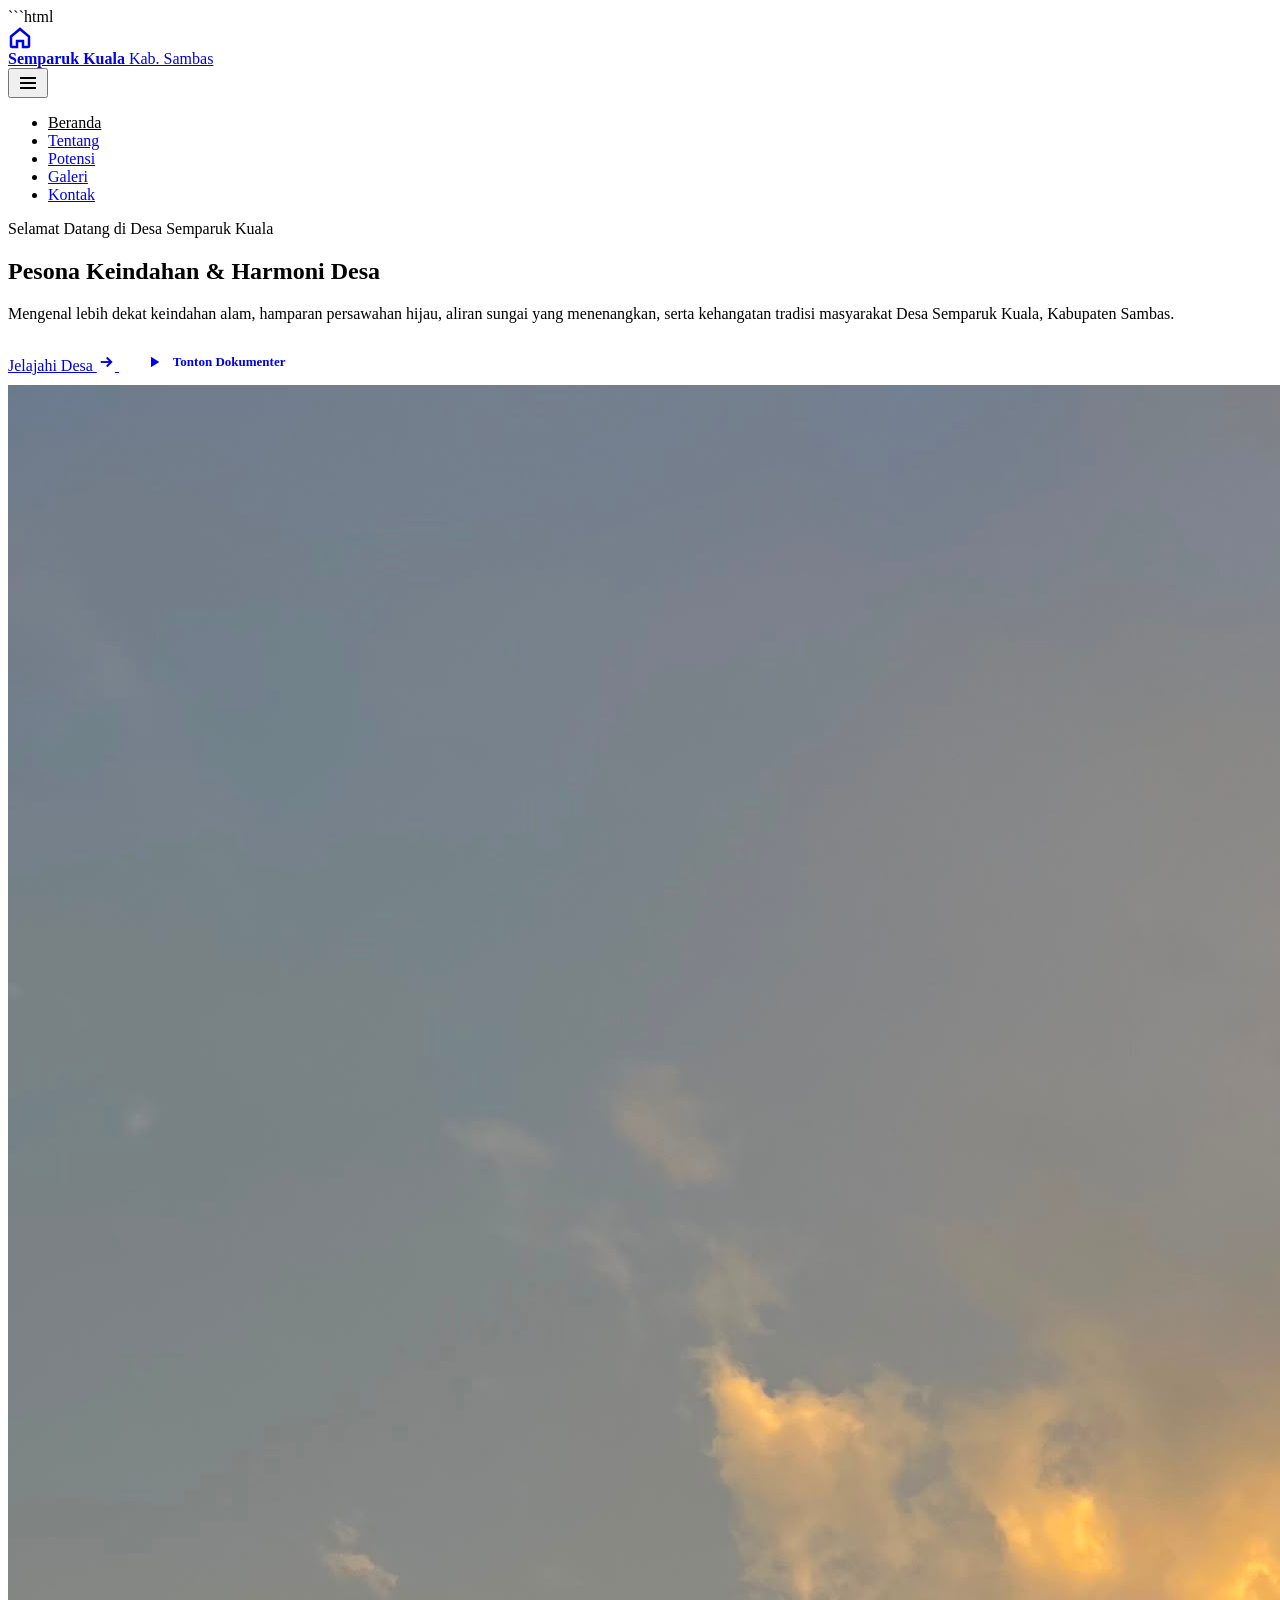
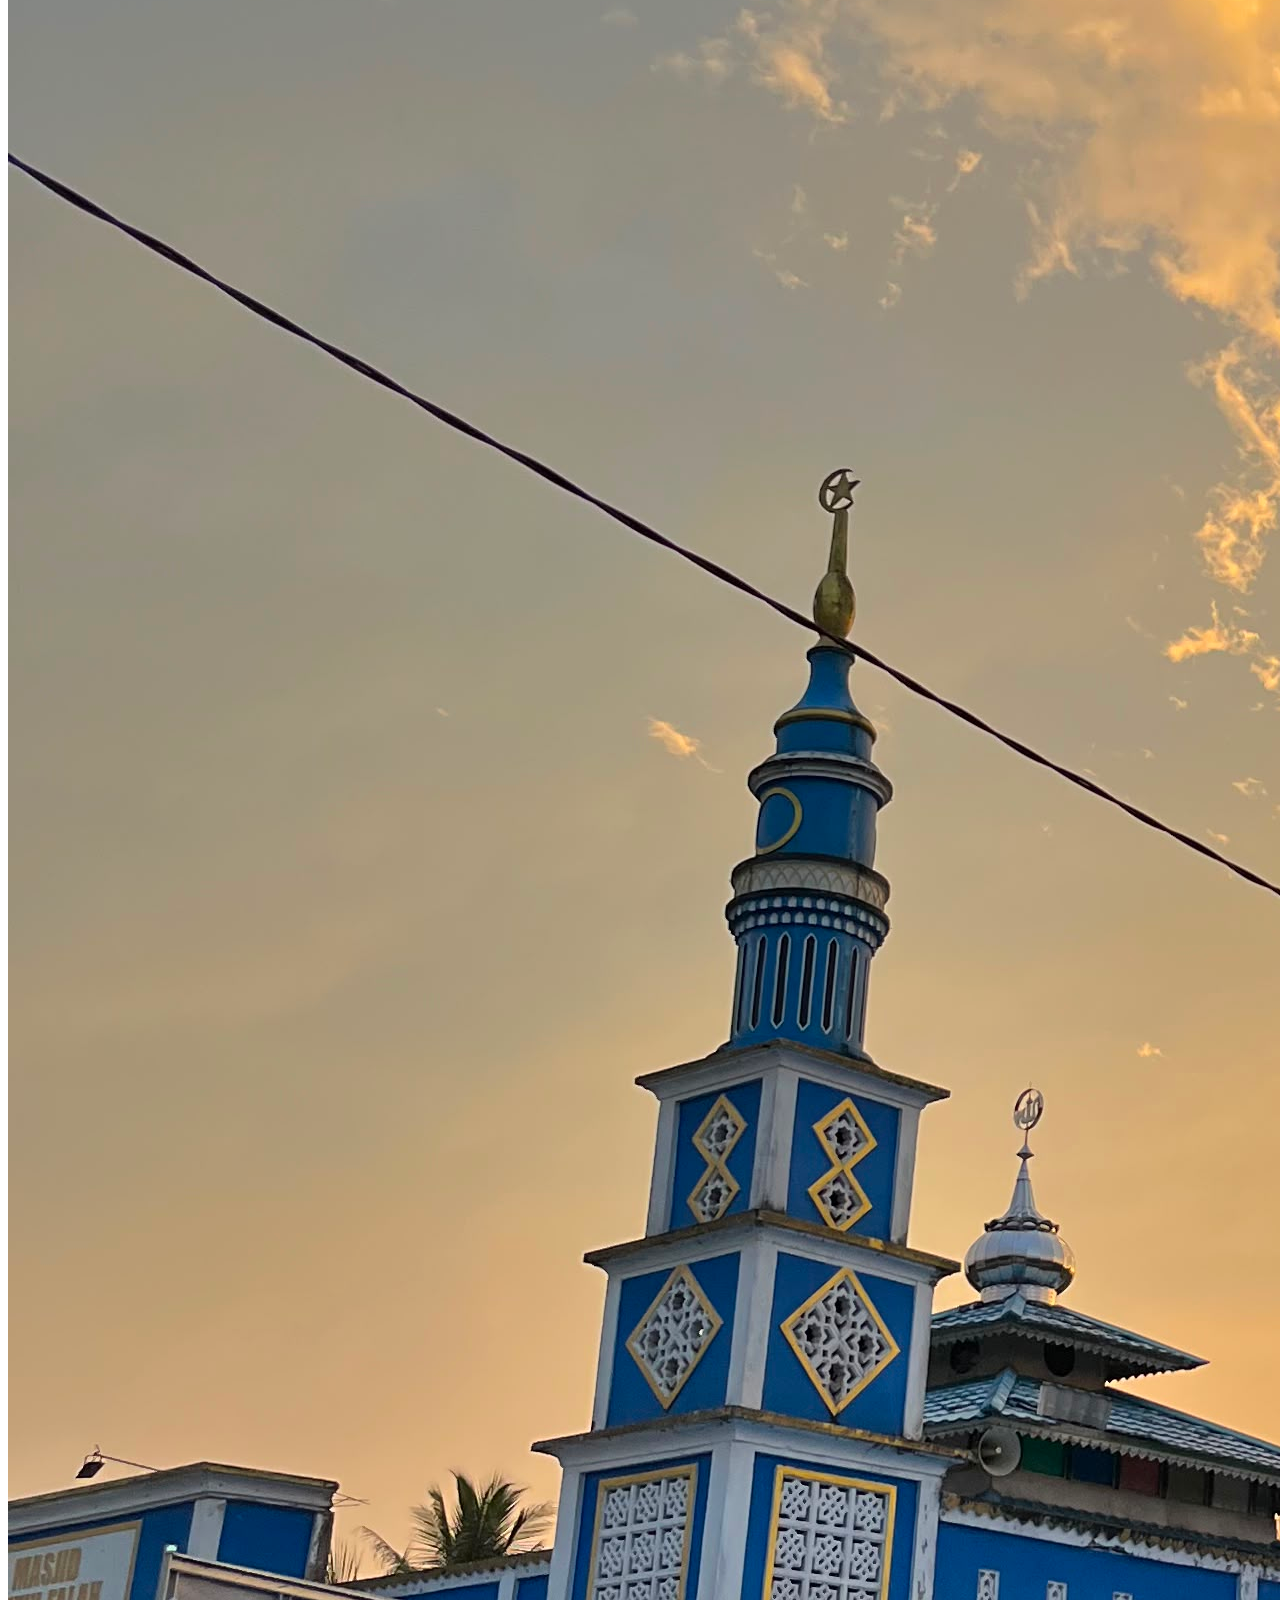
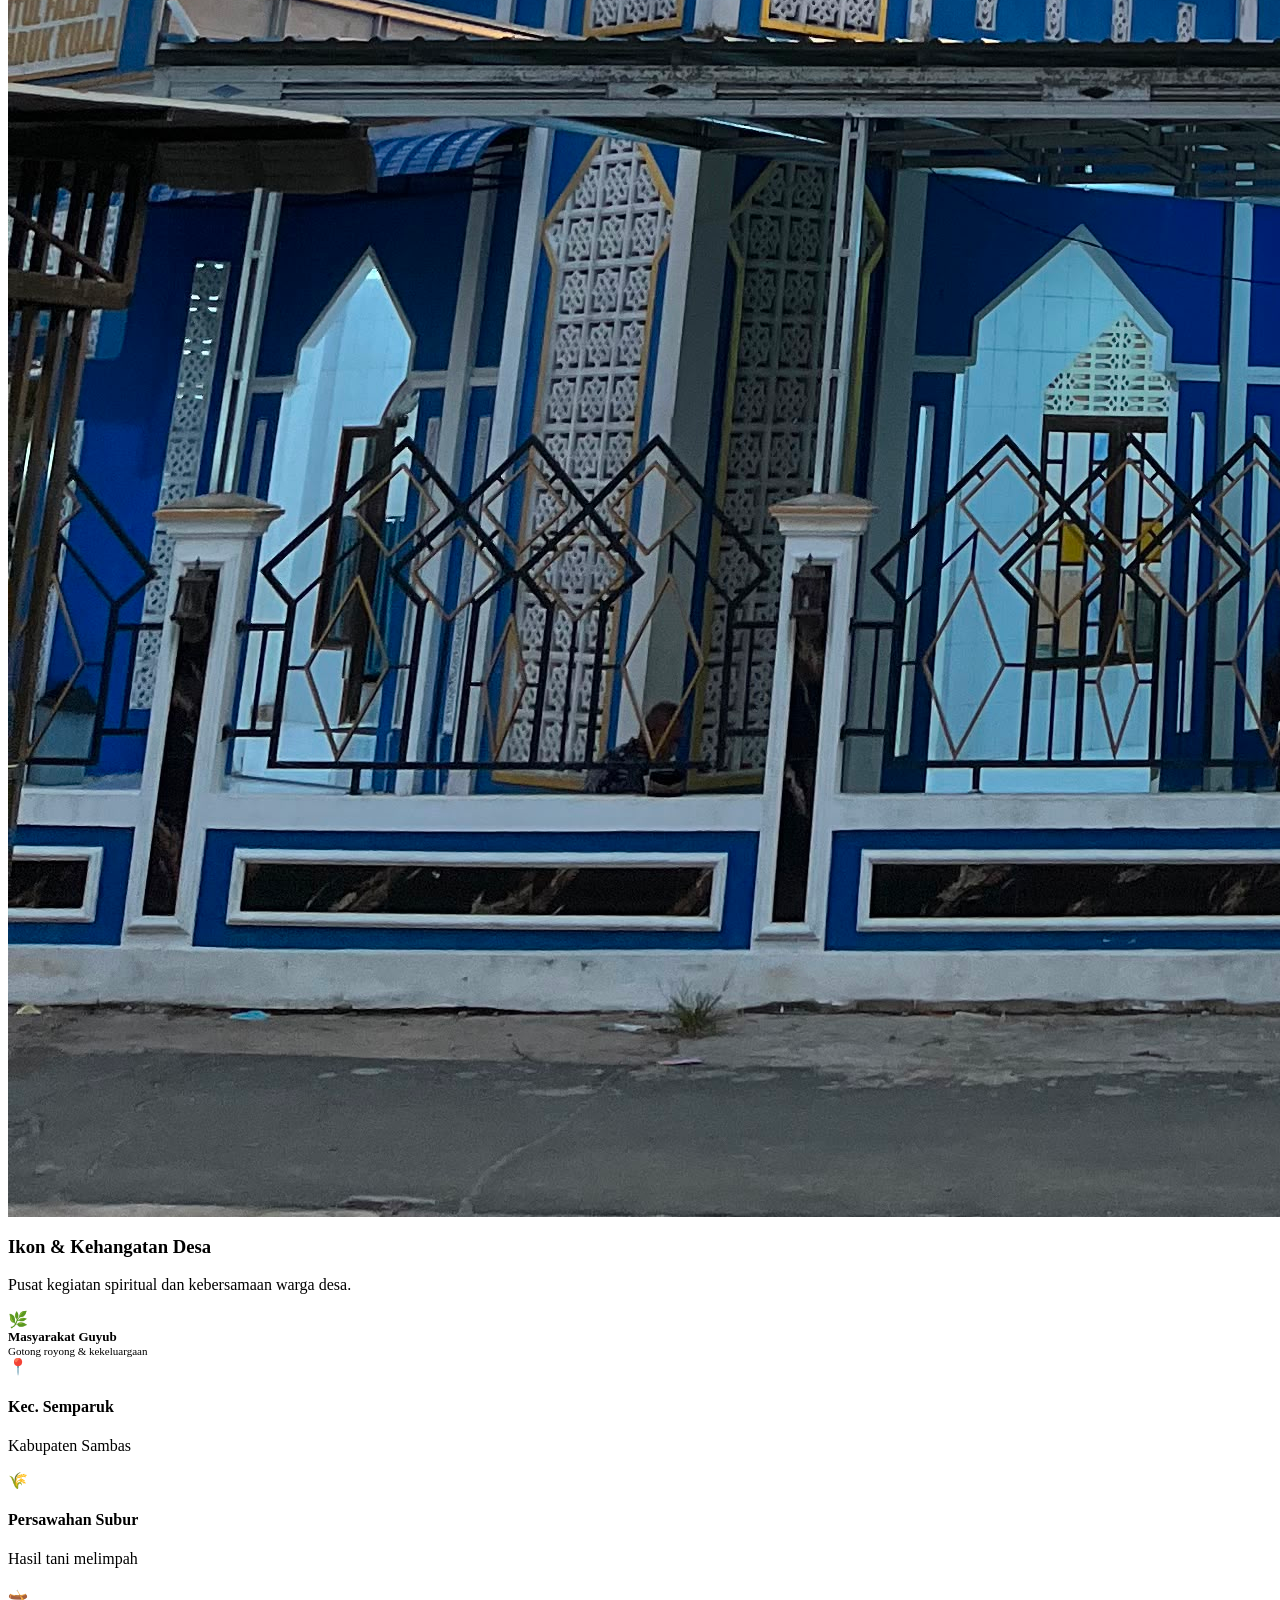
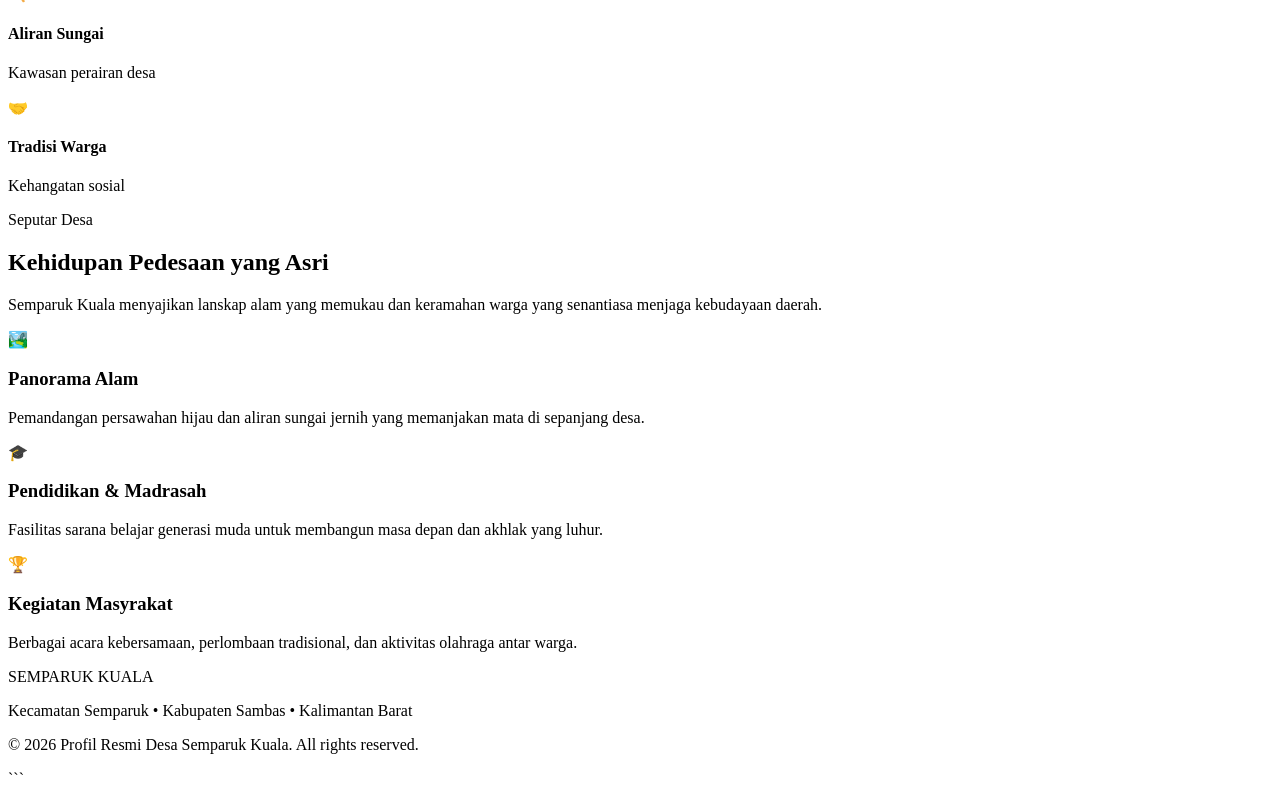
==== commit ff7f6594: "Update index.html" ====
--- a/index.html
+++ b/index.html
@@ -1,123 +1,166 @@
+```html
 <!DOCTYPE html>
 <html lang="id">
 <head>
-<meta charset="UTF-8">
-<meta name="viewport" content="width=device-width, initial-scale=1.0">
-<meta name="description" content="Profil dan dokumentasi Desa Semparuk Kuala, Kecamatan Semparuk, Kabupaten Sambas, Kalimantan Barat.">
-<title>Beranda — Semparuk Kuala</title>
-<link rel="preconnect" href="https://fonts.googleapis.com">
-<link rel="preconnect" href="https://fonts.gstatic.com" crossorigin>
-<link href="https://fonts.googleapis.com/css2?family=Plus+Jakarta+Sans:wght@400;500;600;700;800&display=swap" rel="stylesheet">
-<link rel="stylesheet" href="css/style.css">
+  <meta charset="UTF-8">
+  <meta name="viewport" content="width=device-width, initial-scale=1.0">
+  <meta name="description" content="Profil resmi dan pesona Desa Semparuk Kuala, Kecamatan Semparuk, Kabupaten Sambas, Kalimantan Barat.">
+  <title>Semparuk Kuala — Pesona Desa Sambas</title>
+  <link rel="stylesheet" href="style.css">
 </head>
 <body>
 
-<header id="mainHeader">
-  <a href="index.html" class="brand-link" aria-label="Beranda">
-    <svg width="25" height="25" viewBox="0 0 24 24" fill="none" stroke="white" stroke-width="2.5">
-      <path d="M3 10.5 12 3l9 7.5V20a1 1 0 0 1-1 1h-5v-6H9v6H4a1 1 0 0 1-1-1v-9.5z"/>
-    </svg>
-  </a>
-  <button class="nav-toggle" id="navToggle" aria-label="Buka menu">
-    <svg width="25" height="25" viewBox="0 0 24 24" fill="none" stroke="currentColor" stroke-width="2">
-      <line x1="4" y1="7" x2="20" y2="7"/><line x1="4" y1="12" x2="20" y2="12"/><line x1="4" y1="17" x2="20" y2="17"/>
-    </svg>
-  </button>
-  <ul class="nav-links" id="navLinks">
-    <li><a href="index.html" class="active">Beranda</a></li>
-    <li><a href="tentang.html">Tentang</a></li>
-    <li><a href="potensi.html">Potensi</a></li>
-    <li><a href="galeri.html">Galeri</a></li>
-    <li><a href="kontak.html">Kontak</a></li>
-  </ul>
-</header>
+  <!-- HEADER NAVBAR -->
+  <header id="mainHeader">
+    <a href="index.html" class="brand-link">
+      <div class="brand-icon">
+        <svg width="24" height="24" viewBox="0 0 24 24" fill="none" stroke="currentColor" stroke-width="2.5">
+          <path d="M3 10.5 12 3l9 7.5V20a1 1 0 0 1-1 1h-5v-6H9v6H4a1 1 0 0 1-1-1v-9.5z"/>
+        </svg>
+      </div>
+      <div class="brand-text">
+        <strong>Semparuk Kuala</strong>
+        <span>Kab. Sambas</span>
+      </div>
+    </a>
 
-<section id="beranda">
-  <div class="container hero-grid">
-    <div class="reveal">
-      <div class="hero-welcome"><span>Selamat datang di Desa Semparuk Kuala</span></div>
-      <h1>SEMPARUK<br><strong>KUALA</strong></h1>
-      <p class="hero-desc">
-        Selamat datang di Desa Semparuk Kuala, sebuah desa yang menyimpan keindahan alam,
-        kehidupan masyarakat yang hangat, hamparan persawahan, aliran sungai, tradisi,
-        serta semangat kebersamaan. Mari mengenal lebih dekat desa yang tumbuh bersama alam
-        dan masyarakatnya.
-      </p>
-      <div class="hero-actions">
-        <a href="galeri.html" class="btn-primary">
-          Jelajahi Desa
-          <svg width="17" height="17" viewBox="0 0 24 24" fill="none" stroke="currentColor" stroke-width="2.5">
-            <path d="M5 12h14"/><path d="m13 6 6 6-6 6"/>
-          </svg>
-        </a>
-        <a href="galeri.html#video-section" class="btn-secondary">
-          <svg width="17" height="17" viewBox="0 0 24 24" fill="currentColor"><path d="m8 5 11 7-11 7V5z"/></svg>
-          Tonton Dokumenter
-        </a>
+    <button class="nav-toggle" id="navToggle" aria-label="Buka Menu">
+      <svg width="24" height="24" viewBox="0 0 24 24" fill="none" stroke="currentColor" stroke-width="2">
+        <line x1="4" y1="7" x2="20" y2="7"/><line x1="4" y1="12" x2="20" y2="12"/><line x1="4" y1="17" x2="20" y2="17"/>
+      </svg>
+    </button>
+
+    <ul class="nav-links" id="navLinks">
+      <li><a href="index.html" class="active">Beranda</a></li>
+      <li><a href="tentang.html">Tentang</a></li>
+      <li><a href="potensi.html">Potensi</a></li>
+      <li><a href="galeri.html">Galeri</a></li>
+      <li><a href="kontak.html">Kontak</a></li>
+    </ul>
+  </header>
+
+  <!-- HERO SECTION -->
+  <section class="hero-section">
+    <div class="container hero-grid">
+      <div>
+        <div class="badge-tag">
+          <span class="badge-dot"></span> Selamat Datang di Desa Semparuk Kuala
+        </div>
+        <h1 class="hero-title">
+          Pesona Keindahan & <span>Harmoni Desa</span>
+        </h1>
+        <p class="hero-desc">
+          Mengenal lebih dekat keindahan alam, hamparan persawahan hijau, aliran sungai yang menenangkan, serta kehangatan tradisi masyarakat Desa Semparuk Kuala, Kabupaten Sambas.
+        </p>
+        <div class="hero-buttons">
+          <a href="galeri.html" class="btn-primary">
+            Jelajahi Desa
+            <svg width="18" height="18" viewBox="0 0 24 24" fill="none" stroke="currentColor" stroke-width="2.5">
+              <path d="M5 12h14"/><path d="m13 6 6 6-6 6"/>
+            </svg>
+          </a>
+          <a href="galeri.html#video-section" class="btn-secondary">
+            <svg width="18" height="18" viewBox="0 0 24 24" fill="currentColor">
+              <path d="m8 5 11 7-11 7V5z"/>
+            </svg>
+            Tonton Dokumenter
+          </a>
+        </div>
+      </div>
+
+      <div class="hero-media-wrapper">
+        <div class="hero-card">
+          <img src="masjid.jpg" alt="Masjid Semparuk Kuala">
+          <div class="hero-card-overlay">
+            <h3>Ikon & Kehangatan Desa</h3>
+            <p>Pusat kegiatan spiritual dan kebersamaan warga desa.</p>
+          </div>
+        </div>
+        <div class="floating-badge">
+          <div class="badge-icon">🌿</div>
+          <div>
+            <strong style="display:block; font-size:13px;">Masyarakat Guyub</strong>
+            <span style="font-size:11px; color:var(--soft);">Gotong royong & kekeluargaan</span>
+          </div>
+        </div>
       </div>
     </div>
+  </section>
 
-    <div class="reveal" style="position:relative">
-      <div class="hero-main-card">
-        <img src="masjid.jpg" alt="Masjid Semparuk Kuala">
-        <div class="hero-overlay">
-          <h3>Ikon & Kehangatan Desa</h3>
-          <p>Masjid dan lingkungan sekitarnya menjadi bagian dari kehidupan keagamaan dan kebersamaan masyarakat Semparuk Kuala.</p>
+  <!-- STATS WRAPPER -->
+  <div class="container stats-section">
+    <div class="stats-grid">
+      <div class="stat-card">
+        <div class="stat-icon">📍</div>
+        <div class="stat-info">
+          <h4>Kec. Semparuk</h4>
+          <p>Kabupaten Sambas</p>
         </div>
       </div>
-      <div class="hero-floating">
-        <div class="premium-icon gold">
-          <svg viewBox="0 0 24 24" fill="none" stroke="white" stroke-width="2">
-            <circle cx="9" cy="7" r="4"/><path d="M2 21v-2a5 5 0 0 1 5-5h4a5 5 0 0 1 5 5v2"/><path d="M16 5a4 4 0 0 1 0 7"/>
-          </svg>
+      <div class="stat-card">
+        <div class="stat-icon">🌾</div>
+        <div class="stat-info">
+          <h4>Persawahan Subur</h4>
+          <p>Hasil tani melimpah</p>
         </div>
-        <div>
-          <strong>Masyarakat Bersama</strong>
-          <span>Hangat, guyub dan saling membantu</span>
+      </div>
+      <div class="stat-card">
+        <div class="stat-icon">🛶</div>
+        <div class="stat-info">
+          <h4>Aliran Sungai</h4>
+          <p>Kawasan perairan desa</p>
+        </div>
+      </div>
+      <div class="stat-card">
+        <div class="stat-icon">🤝</div>
+        <div class="stat-info">
+          <h4>Tradisi Warga</h4>
+          <p>Kehangatan sosial</p>
         </div>
       </div>
     </div>
   </div>
-</section>
 
-<div class="container stats-wrapper">
-  <div class="stats-grid reveal">
-    <div class="stat-item">
-      <div class="premium-icon blue">
-        <svg viewBox="0 0 24 24" fill="none" stroke="white" stroke-width="2"><path d="M12 21s7-6.1 7-12a7 7 0 1 0-14 0c0 5.9 7 12 7 12z"/><circle cx="12" cy="9" r="2.5"/></svg>
+  <!-- HIGHLIGHT SECTIONS -->
+  <section class="page-section" style="background: var(--white); border-top:1px solid var(--border);">
+    <div class="container">
+      <div class="section-header">
+        <span class="section-subtitle">Seputar Desa</span>
+        <h2 class="section-title">Kehidupan Pedesaan yang Asri</h2>
+        <p class="section-desc">Semparuk Kuala menyajikan lanskap alam yang memukau dan keramahan warga yang senantiasa menjaga kebudayaan daerah.</p>
       </div>
-      <div><h3>Kec. Semparuk</h3><p>Kabupaten Sambas</p></div>
+
+      <div class="cards-grid">
+        <div class="card-item">
+          <div class="card-icon">🏞️</div>
+          <h3>Panorama Alam</h3>
+          <p>Pemandangan persawahan hijau dan aliran sungai jernih yang memanjakan mata di sepanjang desa.</p>
+        </div>
+        <div class="card-item">
+          <div class="card-icon">🎓</div>
+          <h3>Pendidikan & Madrasah</h3>
+          <p>Fasilitas sarana belajar generasi muda untuk membangun masa depan dan akhlak yang luhur.</p>
+        </div>
+        <div class="card-item">
+          <div class="card-icon">🏆</div>
+          <h3>Kegiatan Masyrakat</h3>
+          <p>Berbagai acara kebersamaan, perlombaan tradisional, dan aktivitas olahraga antar warga.</p>
+        </div>
+      </div>
     </div>
-    <div class="stat-item">
-      <div class="premium-icon">
-        <svg viewBox="0 0 24 24" fill="none" stroke="white" stroke-width="2"><path d="M3 21c4-7 6-13 9-18 3 5 5 11 9 18"/><path d="M5 17c3-2 5-2 7 0 2-2 4-2 7 0"/></svg>
-      </div>
-      <div><h3>Alam Produktif</h3><p>Pertanian & perairan</p></div>
+  </section>
+
+  <!-- FOOTER -->
+  <footer>
+    <div class="container">
+      <div class="footer-title">SEMPARUK <span>KUALA</span></div>
+      <p class="footer-sub">Kecamatan Semparuk • Kabupaten Sambas • Kalimantan Barat</p>
+      <div class="footer-divider"></div>
+      <p class="footer-copy">© 2026 Profil Resmi Desa Semparuk Kuala. All rights reserved.</p>
     </div>
-    <div class="stat-item">
-      <div class="premium-icon gold">
-        <svg viewBox="0 0 24 24" fill="none" stroke="white" stroke-width="2"><path d="M16 21v-2a4 4 0 0 0-4-4H7a4 4 0 0 0-4 4v2"/><circle cx="9.5" cy="7" r="4"/><path d="M17 11a4 4 0 1 0 0-8"/></svg>
-      </div>
-      <div><h3>Warga Bersama</h3><p>Gotong royong & tradisi</p></div>
-    </div>
-    <div class="stat-item">
-      <div class="premium-icon purple">
-        <svg viewBox="0 0 24 24" fill="none" stroke="white" stroke-width="2"><path d="M12 3v18M5 8l7-5 7 5M5 16l7 5 7-5"/><circle cx="12" cy="12" r="2"/></svg>
-      </div>
-      <div><h3>Terus Bertumbuh</h3><p>Potensi untuk masa depan</p></div>
-    </div>
-  </div>
-</div>
+  </footer>
 
-<footer>
-  <div class="container">
-    <div class="footer-title">SEMPARUK <span>KUALA</span></div>
-    <p class="footer-sub">Kecamatan Semparuk • Kabupaten Sambas • Kalimantan Barat</p>
-    <div class="footer-line"></div>
-    <p class="footer-copy">© 2026 Dokumentasi & Profil Semparuk Kuala. Dibuat untuk memperkenalkan pesona, kehidupan dan potensi desa.</p>
-  </div>
-</footer>
-
-<script src="js/script.js"></script>
+  <script src="script.js"></script>
 </body>
 </html>
+```
--- a/style.css
+++ b/style.css
@@ -0,0 +1,727 @@
+/* ==========================================
+DESA SEMPARUK KUALA - MAIN STYLESHEET
+========================================== */
+@import url('https://fonts.googleapis.com/css2?family=Plus+Jakarta+Sans:wght@300;400;500;600;700;800&family=Playfair+Display:ital,wght@0,600;0,700;1,400&display=swap');
+​:root {
+--navy: #123322;
+--deep: #1b4931;
+--green: #3d7a46;
+--green-light: #649e6e;
+--green-soft: #edf4ed;
+--cream: #faf9f5;
+--cream-card: #f3f5ed;
+--gold: #c5a059;
+--gold-light: #f7eedb;
+--text: #1e2d24;
+--soft: #5b6e62;
+--border: #e2e8da;
+--white: #ffffff;
+--shadow: 0 16px 40px rgba(27, 73, 49, 0.08);
+--shadow-hover: 0 24px 50px rgba(27, 73, 49, 0.14);
+--radius-lg: 24px;
+--radius-md: 16px;
+--radius-sm: 10px;
+}
+​{
+margin: 0;
+padding: 0;
+box-sizing: border-box;
+scroll-behavior: smooth;
+}
+​body {
+font-family: 'Plus Jakarta Sans', sans-serif;
+color: var(--text);
+background: var(--cream);
+line-height: 1.6;
+overflow-x: hidden;
+}
+​/* Background Texture */
+body::before {
+content: "";
+position: fixed;
+inset: 0;
+pointer-events: none;
+z-index: 0;
+opacity: 0.25;
+background-image: radial-gradient(var(--green-light) 0.8px, transparent 0.8px);
+background-size: 24px 24px;
+}
+​.container {
+width: min(1180px, 90%);
+margin: 0 auto;
+position: relative;
+z-index: 2;
+}
+​/* ------------------------------------------
+HEADER & NAVBAR
+------------------------------------------ */
+header {
+position: fixed;
+top: 16px;
+left: 50%;
+transform: translateX(-50%);
+width: min(1200px, 94%);
+z-index: 1000;
+display: flex;
+align-items: center;
+justify-content: space-between;
+padding: 12px 20px;
+background: rgba(255, 255, 255, 0.92);
+backdrop-filter: blur(12px);
+-webkit-backdrop-filter: blur(12px);
+border: 1px solid rgba(226, 232, 218, 0.9);
+border-radius: 20px;
+box-shadow: 0 10px 30px rgba(18, 51, 34, 0.06);
+transition: all 0.3s ease;
+}
+​header.scrolled {
+top: 10px;
+background: rgba(255, 255, 255, 0.98);
+box-shadow: 0 14px 35px rgba(18, 51, 34, 0.12);
+}
+​.brand-link {
+display: flex;
+align-items: center;
+gap: 12px;
+text-decoration: none;
+color: var(--navy);
+}
+​.brand-icon {
+width: 44px;
+height: 44px;
+border-radius: 12px;
+background: linear-gradient(135deg, var(--green), var(--green-light));
+display: flex;
+align-items: center;
+justify-content: center;
+color: var(--white);
+box-shadow: 0 6px 16px rgba(61, 122, 70, 0.3);
+}
+​.brand-text strong {
+display: block;
+font-size: 15px;
+font-weight: 800;
+letter-spacing: -0.5px;
+line-height: 1.1;
+color: var(--navy);
+}
+​.brand-text span {
+font-size: 10px;
+font-weight: 700;
+text-transform: uppercase;
+letter-spacing: 1.5px;
+color: var(--gold);
+}
+​.nav-links {
+display: flex;
+align-items: center;
+gap: 4px;
+list-style: none;
+}
+​.nav-links a {
+display: block;
+padding: 9px 16px;
+border-radius: 12px;
+color: var(--soft);
+text-decoration: none;
+font-size: 13px;
+font-weight: 700;
+transition: all 0.25s ease;
+}
+​.nav-links a:hover,
+.nav-links a.active {
+color: var(--navy);
+background: var(--green-soft);
+}
+​.nav-toggle {
+display: none;
+border: 0;
+background: none;
+cursor: pointer;
+color: var(--navy);
+padding: 6px;
+}
+​/* ------------------------------------------
+HERO & HERO CARDS
+------------------------------------------ */
+.hero-section {
+padding: 160px 0 90px;
+min-height: 90vh;
+display: flex;
+align-items: center;
+}
+​.hero-grid {
+display: grid;
+grid-template-columns: 1.1fr 0.9fr;
+gap: 60px;
+align-items: center;
+}
+​.badge-tag {
+display: inline-flex;
+align-items: center;
+gap: 8px;
+padding: 6px 14px;
+background: var(--gold-light);
+border: 1px solid rgba(197, 160, 89, 0.3);
+border-radius: 30px;
+color: var(--navy);
+font-size: 12px;
+font-weight: 700;
+margin-bottom: 20px;
+}
+​.badge-dot {
+width: 7px;
+height: 7px;
+border-radius: 50%;
+background: var(--gold);
+}
+​.hero-title {
+font-size: clamp(42px, 5vw, 68px);
+font-weight: 800;
+letter-spacing: -1.5px;
+line-height: 1.05;
+color: var(--navy);
+margin-bottom: 20px;
+}
+​.hero-title span {
+color: var(--green);
+font-family: 'Playfair Display', serif;
+font-style: italic;
+font-weight: 600;
+}
+​.hero-desc {
+font-size: 15px;
+color: var(--soft);
+line-height: 1.8;
+margin-bottom: 32px;
+max-width: 540px;
+}
+​.hero-buttons {
+display: flex;
+gap: 14px;
+flex-wrap: wrap;
+}
+​.btn-primary, .btn-secondary {
+display: inline-flex;
+align-items: center;
+justify-content: center;
+gap: 10px;
+padding: 14px 26px;
+border-radius: 14px;
+text-decoration: none;
+font-size: 13px;
+font-weight: 800;
+transition: all 0.3s ease;
+cursor: pointer;
+border: 0;
+}
+​.btn-primary {
+background: linear-gradient(135deg, var(--green), var(--green-light));
+color: var(--white);
+box-shadow: 0 10px 25px rgba(61, 122, 70, 0.28);
+}
+​.btn-secondary {
+background: var(--white);
+color: var(--navy);
+border: 1px solid var(--border);
+box-shadow: 0 4px 15px rgba(0, 0, 0, 0.03);
+}
+​.btn-primary:hover, .btn-secondary:hover {
+transform: translateY(-3px);
+box-shadow: 0 14px 30px rgba(61, 122, 70, 0.35);
+}
+​.hero-media-wrapper {
+position: relative;
+}
+​.hero-card {
+height: 500px;
+border-radius: var(--radius-lg);
+overflow: hidden;
+position: relative;
+box-shadow: var(--shadow-hover);
+border: 1px solid var(--border);
+}
+​.hero-card img {
+width: 100%;
+height: 100%;
+object-fit: cover;
+}
+​.hero-card-overlay {
+position: absolute;
+inset: 0;
+padding: 30px;
+display: flex;
+flex-direction: column;
+justify-content: flex-end;
+background: linear-gradient(to top, rgba(18, 51, 34, 0.9) 0%, transparent 60%);
+color: var(--white);
+}
+​.hero-card-overlay h3 {
+font-size: 22px;
+font-weight: 800;
+margin-bottom: 6px;
+}
+​.hero-card-overlay p {
+font-size: 13px;
+color: rgba(255, 255, 255, 0.85);
+}
+​.floating-badge {
+position: absolute;
+bottom: 25px;
+left: -25px;
+background: var(--white);
+padding: 14px 18px;
+border-radius: 18px;
+display: flex;
+align-items: center;
+gap: 14px;
+box-shadow: 0 16px 35px rgba(0, 0, 0, 0.12);
+border: 1px solid var(--border);
+z-index: 10;
+}
+​.badge-icon {
+width: 44px;
+height: 44px;
+border-radius: 12px;
+background: var(--gold-light);
+color: var(--gold);
+display: flex;
+align-items: center;
+justify-content: center;
+font-size: 20px;
+}
+​/* ------------------------------------------
+STATS SECTION
+------------------------------------------ */
+.stats-section {
+margin-top: -30px;
+margin-bottom: 60px;
+}
+​.stats-grid {
+display: grid;
+grid-template-columns: repeat(4, 1fr);
+gap: 16px;
+padding: 24px;
+background: var(--white);
+border-radius: var(--radius-lg);
+border: 1px solid var(--border);
+box-shadow: var(--shadow);
+}
+​.stat-card {
+display: flex;
+align-items: center;
+gap: 14px;
+padding: 12px;
+}
+​.stat-icon {
+width: 48px;
+height: 48px;
+border-radius: 14px;
+background: var(--green-soft);
+color: var(--green);
+display: flex;
+align-items: center;
+justify-content: center;
+flex-shrink: 0;
+}
+​.stat-info h4 {
+font-size: 14px;
+font-weight: 800;
+color: var(--navy);
+}
+​.stat-info p {
+font-size: 11px;
+color: var(--soft);
+}
+​/* ------------------------------------------
+PAGE HEADERS & SECTIONS
+------------------------------------------ */
+.page-section {
+padding: 120px 0 80px;
+}
+​.section-header {
+text-align: center;
+max-width: 700px;
+margin: 0 auto 50px;
+}
+​.section-subtitle {
+color: var(--green);
+font-size: 11px;
+font-weight: 800;
+letter-spacing: 2px;
+text-transform: uppercase;
+margin-bottom: 8px;
+display: block;
+}
+​.section-title {
+font-size: clamp(30px, 4vw, 44px);
+font-weight: 800;
+color: var(--navy);
+letter-spacing: -1px;
+line-height: 1.15;
+}
+​.section-desc {
+margin-top: 14px;
+color: var(--soft);
+font-size: 14px;
+line-height: 1.8;
+}
+​/* ------------------------------------------
+GRID CARDS & FEATURES
+------------------------------------------ */
+.cards-grid {
+display: grid;
+grid-template-columns: repeat(3, 1fr);
+gap: 24px;
+}
+​.card-item {
+background: var(--white);
+border: 1px solid var(--border);
+border-radius: var(--radius-md);
+padding: 30px;
+transition: all 0.3s ease;
+box-shadow: 0 6px 20px rgba(0, 0, 0, 0.02);
+}
+​.card-item:hover {
+transform: translateY(-6px);
+box-shadow: var(--shadow-hover);
+border-color: rgba(61, 122, 70, 0.3);
+}
+​.card-icon {
+width: 52px;
+height: 52px;
+border-radius: 16px;
+background: var(--green-soft);
+color: var(--green);
+display: flex;
+align-items: center;
+justify-content: center;
+margin-bottom: 20px;
+}
+​.card-item h3 {
+font-size: 18px;
+font-weight: 800;
+color: var(--navy);
+margin-bottom: 10px;
+}
+​.card-item p {
+font-size: 13px;
+color: var(--soft);
+line-height: 1.7;
+}
+​/* ------------------------------------------
+GALLERY & MEDIA
+------------------------------------------ */
+.filter-tabs {
+display: flex;
+justify-content: center;
+gap: 10px;
+flex-wrap: wrap;
+margin-bottom: 35px;
+}
+​.filter-btn {
+border: 1px solid var(--border);
+padding: 10px 20px;
+border-radius: 30px;
+background: var(--white);
+color: var(--soft);
+font-family: inherit;
+font-weight: 700;
+font-size: 12px;
+cursor: pointer;
+transition: all 0.25s ease;
+}
+​.filter-btn.active,
+.filter-btn:hover {
+background: var(--green);
+color: var(--white);
+border-color: var(--green);
+box-shadow: 0 6px 18px rgba(61, 122, 70, 0.25);
+}
+​.gallery-grid {
+display: grid;
+grid-template-columns: repeat(3, 1fr);
+gap: 20px;
+}
+​.gallery-card {
+height: 290px;
+border-radius: var(--radius-md);
+overflow: hidden;
+position: relative;
+cursor: pointer;
+background: var(--border);
+border: 1px solid var(--border);
+}
+​.gallery-card.featured {
+grid-column: span 2;
+}
+​.gallery-card img {
+width: 100%;
+height: 100%;
+object-fit: cover;
+transition: transform 0.4s ease;
+}
+​.gallery-card:hover img {
+transform: scale(1.06);
+}
+​.gallery-overlay {
+position: absolute;
+inset: 0;
+padding: 24px;
+display: flex;
+flex-direction: column;
+justify-content: flex-end;
+color: var(--white);
+background: linear-gradient(to top, rgba(18, 51, 34, 0.9) 0%, transparent 65%);
+}
+​.gallery-overlay span {
+font-size: 10px;
+font-weight: 800;
+letter-spacing: 1.5px;
+color: var(--gold);
+text-transform: uppercase;
+}
+​.gallery-overlay h3 {
+font-size: 17px;
+font-weight: 800;
+margin-top: 4px;
+}
+​/* Video Section */
+.video-wrapper {
+margin-top: 50px;
+background: var(--white);
+border: 1px solid var(--border);
+border-radius: var(--radius-lg);
+overflow: hidden;
+box-shadow: var(--shadow);
+}
+​.video-grid {
+display: grid;
+grid-template-columns: 1.1fr 0.9fr;
+}
+​.video-player-box {
+position: relative;
+background: #000;
+min-height: 380px;
+}
+​.video-player-box video {
+width: 100%;
+height: 100%;
+object-fit: cover;
+}
+​.video-info {
+padding: 40px;
+display: flex;
+flex-direction: column;
+justify-content: center;
+}
+​/* ------------------------------------------
+CONTACT & FORM
+------------------------------------------ */
+.contact-grid {
+display: grid;
+grid-template-columns: 1fr 1fr;
+gap: 30px;
+}
+​.contact-card {
+background: var(--white);
+border: 1px solid var(--border);
+border-radius: var(--radius-lg);
+padding: 40px;
+box-shadow: var(--shadow);
+}
+​.contact-card h3 {
+font-size: 22px;
+font-weight: 800;
+color: var(--navy);
+margin-bottom: 24px;
+}
+​.contact-item {
+display: flex;
+gap: 16px;
+padding: 16px 0;
+border-bottom: 1px solid var(--cream-card);
+}
+​.contact-item:last-child {
+border-bottom: 0;
+}
+​.contact-item-icon {
+width: 42px;
+height: 42px;
+border-radius: 12px;
+background: var(--green-soft);
+color: var(--green);
+display: flex;
+align-items: center;
+justify-content: center;
+flex-shrink: 0;
+}
+​.form-group {
+margin-bottom: 16px;
+}
+​.form-group label {
+display: block;
+font-size: 12px;
+font-weight: 800;
+color: var(--navy);
+margin-bottom: 6px;
+}
+​.form-group input,
+.form-group textarea {
+width: 100%;
+padding: 12px 16px;
+border-radius: 12px;
+border: 1px solid var(--border);
+font-family: inherit;
+font-size: 13px;
+outline: none;
+background: var(--cream);
+transition: border-color 0.25s ease;
+}
+​.form-group input:focus,
+.form-group textarea:focus {
+border-color: var(--green);
+background: var(--white);
+}
+​/* ------------------------------------------
+MODAL LIGHTBOX
+------------------------------------------ */
+.modal-overlay {
+display: none;
+position: fixed;
+inset: 0;
+z-index: 3000;
+background: rgba(18, 51, 34, 0.85);
+backdrop-filter: blur(8px);
+align-items: center;
+justify-content: center;
+padding: 20px;
+}
+​.modal-overlay.active {
+display: flex;
+}
+​.modal-box {
+width: 100%;
+max-width: 860px;
+background: var(--white);
+border-radius: var(--radius-lg);
+overflow: hidden;
+position: relative;
+box-shadow: 0 25px 60px rgba(0, 0, 0, 0.3);
+}
+​.modal-box img {
+width: 100%;
+max-height: 60vh;
+object-fit: cover;
+display: block;
+}
+​.modal-details {
+padding: 25px;
+}
+​.modal-close {
+position: absolute;
+top: 15px;
+right: 15px;
+width: 36px;
+height: 36px;
+border-radius: 50%;
+background: var(--white);
+border: 0;
+font-size: 20px;
+cursor: pointer;
+display: flex;
+align-items: center;
+justify-content: center;
+box-shadow: 0 4px 12px rgba(0,0,0,0.15);
+z-index: 10;
+}
+​/* ------------------------------------------
+FOOTER
+------------------------------------------ */
+footer {
+margin-top: 80px;
+padding: 60px 0 35px;
+background: linear-gradient(135deg, var(--navy), var(--deep));
+color: var(--white);
+text-align: center;
+}
+​.footer-title {
+font-size: 26px;
+font-weight: 800;
+letter-spacing: -0.5px;
+}
+​.footer-title span {
+color: var(--gold);
+}
+​.footer-sub {
+color: rgba(255, 255, 255, 0.7);
+font-size: 12px;
+margin-top: 6px;
+}
+​.footer-divider {
+width: 60px;
+height: 2px;
+background: var(--gold);
+margin: 25px auto;
+opacity: 0.6;
+}
+​.footer-copy {
+font-size: 11px;
+color: rgba(255, 255, 255, 0.5);
+}
+​/* ------------------------------------------
+RESPONSIVE LAYOUT
+------------------------------------------ */
+@media (max-width: 950px) {
+.hero-grid, .video-grid, .contact-grid {
+grid-template-columns: 1fr;
+}
+.hero-card {
+height: 400px;
+}
+.stats-grid {
+grid-template-columns: repeat(2, 1fr);
+}
+.cards-grid, .gallery-grid {
+grid-template-columns: repeat(2, 1fr);
+}
+.gallery-card.featured {
+grid-column: span 1;
+}
+.floating-badge {
+left: 15px;
+}
+}
+​@media (max-width: 768px) {
+header {
+width: 94%;
+}
+.nav-toggle {
+display: block;
+}
+.nav-links {
+position: absolute;
+top: 70px;
+left: 0;
+right: 0;
+display: none;
+flex-direction: column;
+padding: 14px;
+background: var(--white);
+border-radius: 18px;
+box-shadow: var(--shadow-hover);
+border: 1px solid var(--border);
+}
+.nav-links.show {
+display: flex;
+}
+.nav-links a {
+padding: 12px 16px;
+}
+.stats-grid, .cards-grid, .gallery-grid {
+grid-template-columns: 1fr;
+}
+.hero-title {
+font-size: 40px;
+}
+}
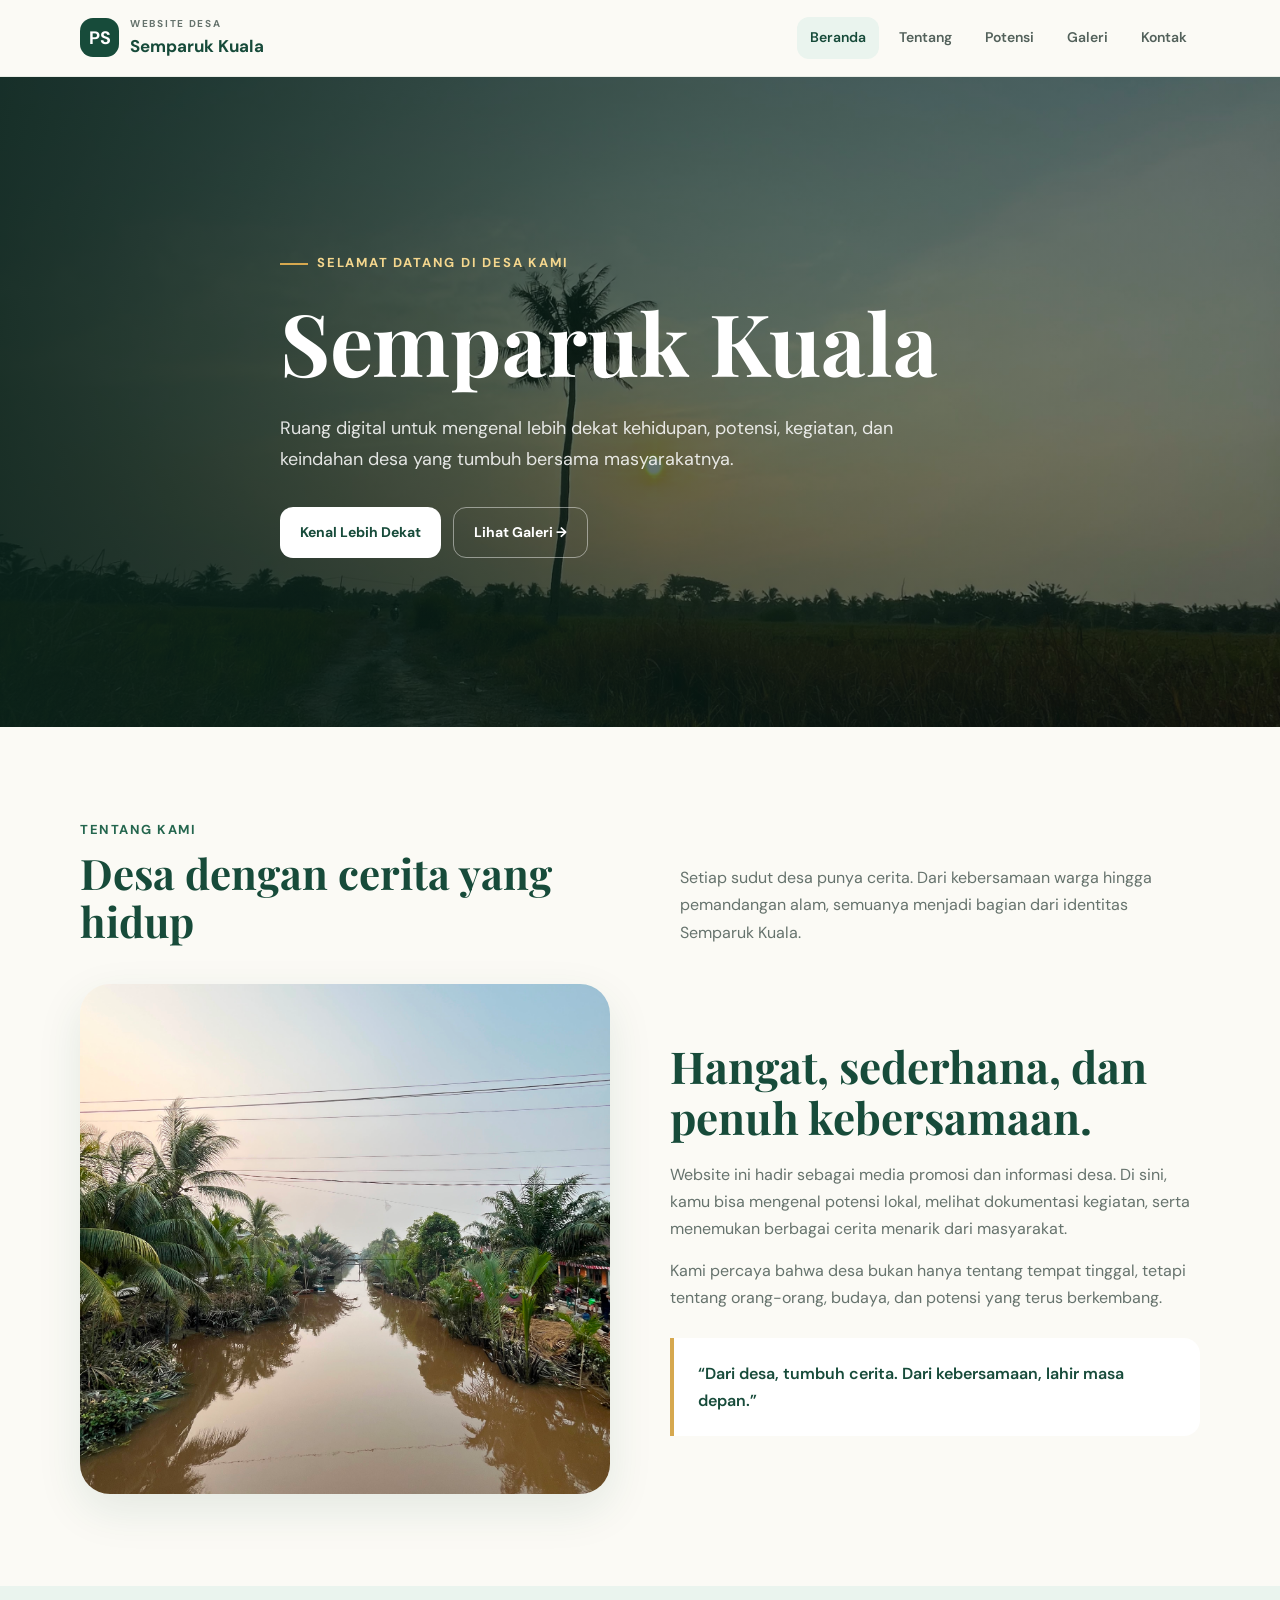
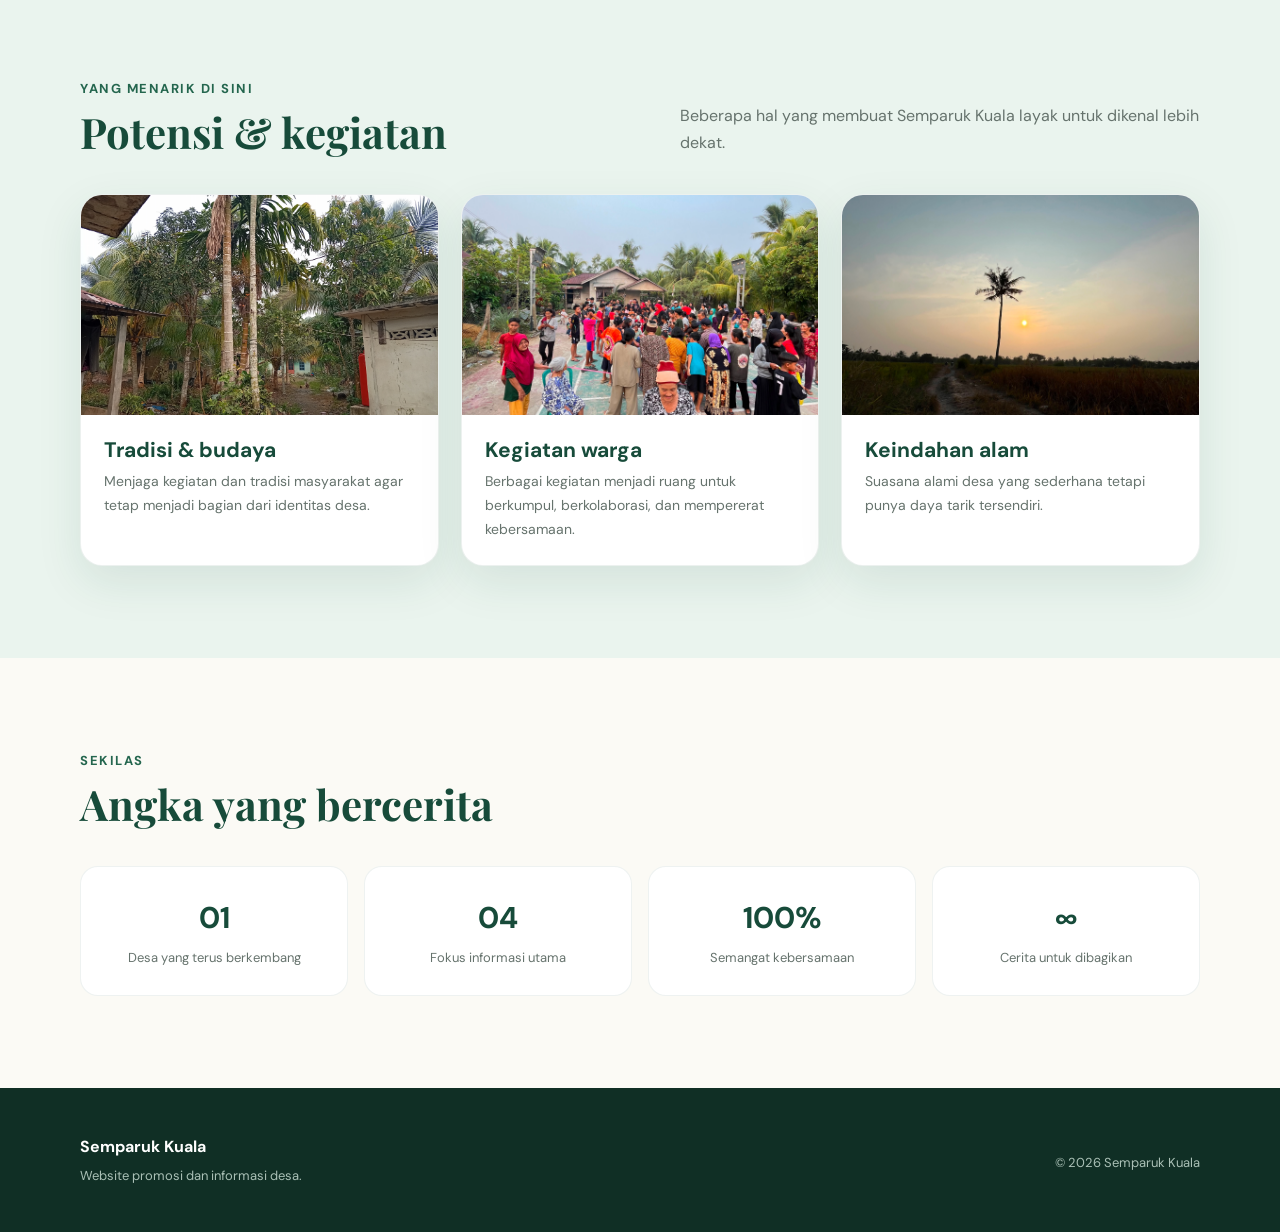
==== commit abf85b45: "Add files via upload" ====
--- a/index.html
+++ b/index.html
@@ -1,166 +1,46 @@
-```html
 <!DOCTYPE html>
 <html lang="id">
 <head>
-  <meta charset="UTF-8">
-  <meta name="viewport" content="width=device-width, initial-scale=1.0">
-  <meta name="description" content="Profil resmi dan pesona Desa Semparuk Kuala, Kecamatan Semparuk, Kabupaten Sambas, Kalimantan Barat.">
-  <title>Semparuk Kuala — Pesona Desa Sambas</title>
-  <link rel="stylesheet" href="style.css">
+<meta charset="UTF-8"><meta name="viewport" content="width=device-width, initial-scale=1.0">
+<title>Semparuk Kuala — Desa yang Penuh Cerita</title><link rel="stylesheet" href="style.css">
 </head>
 <body>
+<nav><div class="container nav-inner">
+<a class="brand" href="index.html"><span class="brand-mark">PS</span><span><small>Website Desa</small><strong>Semparuk Kuala</strong></span></a>
+<div class="nav-links"><a class="active" href="index.html">Beranda</a><a href="tentang.html">Tentang</a><a href="potensi.html">Potensi</a><a href="galeri.html">Galeri</a><a href="kontak.html">Kontak</a></div>
+</div></nav>
 
-  <!-- HEADER NAVBAR -->
-  <header id="mainHeader">
-    <a href="index.html" class="brand-link">
-      <div class="brand-icon">
-        <svg width="24" height="24" viewBox="0 0 24 24" fill="none" stroke="currentColor" stroke-width="2.5">
-          <path d="M3 10.5 12 3l9 7.5V20a1 1 0 0 1-1 1h-5v-6H9v6H4a1 1 0 0 1-1-1v-9.5z"/>
-        </svg>
-      </div>
-      <div class="brand-text">
-        <strong>Semparuk Kuala</strong>
-        <span>Kab. Sambas</span>
-      </div>
-    </a>
+<header class="hero"><div class="container hero-content">
+<div class="eyebrow">Selamat datang di desa kami</div>
+<h1>Semparuk Kuala</h1>
+<p>Ruang digital untuk mengenal lebih dekat kehidupan, potensi, kegiatan, dan keindahan desa yang tumbuh bersama masyarakatnya.</p>
+<div class="actions"><a class="btn btn-primary" href="tentang.html">Kenal Lebih Dekat</a><a class="btn btn-outline" href="galeri.html">Lihat Galeri →</a></div>
+</div></header>
 
-    <button class="nav-toggle" id="navToggle" aria-label="Buka Menu">
-      <svg width="24" height="24" viewBox="0 0 24 24" fill="none" stroke="currentColor" stroke-width="2">
-        <line x1="4" y1="7" x2="20" y2="7"/><line x1="4" y1="12" x2="20" y2="12"/><line x1="4" y1="17" x2="20" y2="17"/>
-      </svg>
-    </button>
+<section class="section"><div class="container">
+<div class="section-head"><div><div class="kicker">Tentang kami</div><h2>Desa dengan cerita yang hidup</h2></div>
+<p>Setiap sudut desa punya cerita. Dari kebersamaan warga hingga pemandangan alam, semuanya menjadi bagian dari identitas Semparuk Kuala.</p></div>
+<div class="split">
+<img class="split-img" src="sungai.jpg" alt="Pemandangan sungai desa">
+<div class="text"><h2>Hangat, sederhana, dan penuh kebersamaan.</h2>
+<p>Website ini hadir sebagai media promosi dan informasi desa. Di sini, kamu bisa mengenal potensi lokal, melihat dokumentasi kegiatan, serta menemukan berbagai cerita menarik dari masyarakat.</p>
+<p>Kami percaya bahwa desa bukan hanya tentang tempat tinggal, tetapi tentang orang-orang, budaya, dan potensi yang terus berkembang.</p>
+<div class="quote">“Dari desa, tumbuh cerita. Dari kebersamaan, lahir masa depan.”</div>
+</div>
+</div></div></section>
 
-    <ul class="nav-links" id="navLinks">
-      <li><a href="index.html" class="active">Beranda</a></li>
-      <li><a href="tentang.html">Tentang</a></li>
-      <li><a href="potensi.html">Potensi</a></li>
-      <li><a href="galeri.html">Galeri</a></li>
-      <li><a href="kontak.html">Kontak</a></li>
-    </ul>
-  </header>
+<section class="section soft"><div class="container">
+<div class="section-head"><div><div class="kicker">Yang menarik di sini</div><h2>Potensi & kegiatan</h2></div><p>Beberapa hal yang membuat Semparuk Kuala layak untuk dikenal lebih dekat.</p></div>
+<div class="cards">
+<article class="card"><img class="card-img" src="pinang.jpg" alt="Kegiatan pinang"><div class="card-body"><h3>Tradisi & budaya</h3><p>Menjaga kegiatan dan tradisi masyarakat agar tetap menjadi bagian dari identitas desa.</p></div></article>
+<article class="card"><img class="card-img" src="lomba.jpg" alt="Kegiatan lomba"><div class="card-body"><h3>Kegiatan warga</h3><p>Berbagai kegiatan menjadi ruang untuk berkumpul, berkolaborasi, dan mempererat kebersamaan.</p></div></article>
+<article class="card"><img class="card-img" src="sunset.jpg" alt="Pemandangan matahari terbenam"><div class="card-body"><h3>Keindahan alam</h3><p>Suasana alami desa yang sederhana tetapi punya daya tarik tersendiri.</p></div></article>
+</div></div></section>
 
-  <!-- HERO SECTION -->
-  <section class="hero-section">
-    <div class="container hero-grid">
-      <div>
-        <div class="badge-tag">
-          <span class="badge-dot"></span> Selamat Datang di Desa Semparuk Kuala
-        </div>
-        <h1 class="hero-title">
-          Pesona Keindahan & <span>Harmoni Desa</span>
-        </h1>
-        <p class="hero-desc">
-          Mengenal lebih dekat keindahan alam, hamparan persawahan hijau, aliran sungai yang menenangkan, serta kehangatan tradisi masyarakat Desa Semparuk Kuala, Kabupaten Sambas.
-        </p>
-        <div class="hero-buttons">
-          <a href="galeri.html" class="btn-primary">
-            Jelajahi Desa
-            <svg width="18" height="18" viewBox="0 0 24 24" fill="none" stroke="currentColor" stroke-width="2.5">
-              <path d="M5 12h14"/><path d="m13 6 6 6-6 6"/>
-            </svg>
-          </a>
-          <a href="galeri.html#video-section" class="btn-secondary">
-            <svg width="18" height="18" viewBox="0 0 24 24" fill="currentColor">
-              <path d="m8 5 11 7-11 7V5z"/>
-            </svg>
-            Tonton Dokumenter
-          </a>
-        </div>
-      </div>
+<section class="section"><div class="container">
+<div class="section-head"><div><div class="kicker">Sekilas</div><h2>Angka yang bercerita</h2></div></div>
+<div class="stats"><div class="stat"><strong>01</strong><span>Desa yang terus berkembang</span></div><div class="stat"><strong>04</strong><span>Fokus informasi utama</span></div><div class="stat"><strong>100%</strong><span>Semangat kebersamaan</span></div><div class="stat"><strong>∞</strong><span>Cerita untuk dibagikan</span></div></div>
+</div></section>
 
-      <div class="hero-media-wrapper">
-        <div class="hero-card">
-          <img src="masjid.jpg" alt="Masjid Semparuk Kuala">
-          <div class="hero-card-overlay">
-            <h3>Ikon & Kehangatan Desa</h3>
-            <p>Pusat kegiatan spiritual dan kebersamaan warga desa.</p>
-          </div>
-        </div>
-        <div class="floating-badge">
-          <div class="badge-icon">🌿</div>
-          <div>
-            <strong style="display:block; font-size:13px;">Masyarakat Guyub</strong>
-            <span style="font-size:11px; color:var(--soft);">Gotong royong & kekeluargaan</span>
-          </div>
-        </div>
-      </div>
-    </div>
-  </section>
-
-  <!-- STATS WRAPPER -->
-  <div class="container stats-section">
-    <div class="stats-grid">
-      <div class="stat-card">
-        <div class="stat-icon">📍</div>
-        <div class="stat-info">
-          <h4>Kec. Semparuk</h4>
-          <p>Kabupaten Sambas</p>
-        </div>
-      </div>
-      <div class="stat-card">
-        <div class="stat-icon">🌾</div>
-        <div class="stat-info">
-          <h4>Persawahan Subur</h4>
-          <p>Hasil tani melimpah</p>
-        </div>
-      </div>
-      <div class="stat-card">
-        <div class="stat-icon">🛶</div>
-        <div class="stat-info">
-          <h4>Aliran Sungai</h4>
-          <p>Kawasan perairan desa</p>
-        </div>
-      </div>
-      <div class="stat-card">
-        <div class="stat-icon">🤝</div>
-        <div class="stat-info">
-          <h4>Tradisi Warga</h4>
-          <p>Kehangatan sosial</p>
-        </div>
-      </div>
-    </div>
-  </div>
-
-  <!-- HIGHLIGHT SECTIONS -->
-  <section class="page-section" style="background: var(--white); border-top:1px solid var(--border);">
-    <div class="container">
-      <div class="section-header">
-        <span class="section-subtitle">Seputar Desa</span>
-        <h2 class="section-title">Kehidupan Pedesaan yang Asri</h2>
-        <p class="section-desc">Semparuk Kuala menyajikan lanskap alam yang memukau dan keramahan warga yang senantiasa menjaga kebudayaan daerah.</p>
-      </div>
-
-      <div class="cards-grid">
-        <div class="card-item">
-          <div class="card-icon">🏞️</div>
-          <h3>Panorama Alam</h3>
-          <p>Pemandangan persawahan hijau dan aliran sungai jernih yang memanjakan mata di sepanjang desa.</p>
-        </div>
-        <div class="card-item">
-          <div class="card-icon">🎓</div>
-          <h3>Pendidikan & Madrasah</h3>
-          <p>Fasilitas sarana belajar generasi muda untuk membangun masa depan dan akhlak yang luhur.</p>
-        </div>
-        <div class="card-item">
-          <div class="card-icon">🏆</div>
-          <h3>Kegiatan Masyrakat</h3>
-          <p>Berbagai acara kebersamaan, perlombaan tradisional, dan aktivitas olahraga antar warga.</p>
-        </div>
-      </div>
-    </div>
-  </section>
-
-  <!-- FOOTER -->
-  <footer>
-    <div class="container">
-      <div class="footer-title">SEMPARUK <span>KUALA</span></div>
-      <p class="footer-sub">Kecamatan Semparuk • Kabupaten Sambas • Kalimantan Barat</p>
-      <div class="footer-divider"></div>
-      <p class="footer-copy">© 2026 Profil Resmi Desa Semparuk Kuala. All rights reserved.</p>
-    </div>
-  </footer>
-
-  <script src="script.js"></script>
-</body>
-</html>
-```
+<footer><div class="container footer-inner"><div><strong>Semparuk Kuala</strong><p>Website promosi dan informasi desa.</p></div><p>© 2026 Semparuk Kuala</p></div></footer>
+</body></html>
--- a/style.css
+++ b/style.css
@@ -1,727 +1,166 @@
-/* ==========================================
-DESA SEMPARUK KUALA - MAIN STYLESHEET
-========================================== */
-@import url('https://fonts.googleapis.com/css2?family=Plus+Jakarta+Sans:wght@300;400;500;600;700;800&family=Playfair+Display:ital,wght@0,600;0,700;1,400&display=swap');
-​:root {
---navy: #123322;
---deep: #1b4931;
---green: #3d7a46;
---green-light: #649e6e;
---green-soft: #edf4ed;
---cream: #faf9f5;
---cream-card: #f3f5ed;
---gold: #c5a059;
---gold-light: #f7eedb;
---text: #1e2d24;
---soft: #5b6e62;
---border: #e2e8da;
---white: #ffffff;
---shadow: 0 16px 40px rgba(27, 73, 49, 0.08);
---shadow-hover: 0 24px 50px rgba(27, 73, 49, 0.14);
---radius-lg: 24px;
---radius-md: 16px;
---radius-sm: 10px;
+
+@import url('https://fonts.googleapis.com/css2?family=DM+Sans:wght@400;500;600;700&family=Playfair+Display:wght@600;700&display=swap');
+
+:root{
+  --green:#174b3a;
+  --green-2:#24664e;
+  --mint:#eaf4ee;
+  --cream:#fbfaf5;
+  --gold:#d6a84f;
+  --dark:#17231e;
+  --muted:#66736d;
+  --white:#ffffff;
+  --shadow:0 16px 45px rgba(23,75,58,.10);
+  --radius:22px;
 }
-​{
-margin: 0;
-padding: 0;
-box-sizing: border-box;
-scroll-behavior: smooth;
+
+*{box-sizing:border-box;margin:0;padding:0}
+html{scroll-behavior:smooth}
+body{
+  font-family:'DM Sans',Arial,sans-serif;
+  color:var(--dark);
+  background:var(--cream);
+  line-height:1.7;
 }
-​body {
-font-family: 'Plus Jakarta Sans', sans-serif;
-color: var(--text);
-background: var(--cream);
-line-height: 1.6;
-overflow-x: hidden;
+a{text-decoration:none;color:inherit}
+img{display:block;width:100%;object-fit:cover}
+.container{width:min(1120px,92%);margin:auto}
+
+nav{
+  position:sticky;top:0;z-index:20;
+  background:rgba(251,250,245,.94);
+  backdrop-filter:blur(14px);
+  border-bottom:1px solid rgba(23,75,58,.08);
 }
-​/* Background Texture */
-body::before {
-content: "";
-position: fixed;
-inset: 0;
-pointer-events: none;
-z-index: 0;
-opacity: 0.25;
-background-image: radial-gradient(var(--green-light) 0.8px, transparent 0.8px);
-background-size: 24px 24px;
+.nav-inner{
+  min-height:76px;display:flex;align-items:center;justify-content:space-between;gap:24px;
 }
-​.container {
-width: min(1180px, 90%);
-margin: 0 auto;
-position: relative;
-z-index: 2;
+.brand{display:flex;align-items:center;gap:11px;font-weight:700;color:var(--green)}
+.brand-mark{
+  width:39px;height:39px;border-radius:13px;background:var(--green);
+  color:#fff;display:grid;place-items:center;font-size:18px;
 }
-​/* ------------------------------------------
-HEADER & NAVBAR
------------------------------------------- */
-header {
-position: fixed;
-top: 16px;
-left: 50%;
-transform: translateX(-50%);
-width: min(1200px, 94%);
-z-index: 1000;
-display: flex;
-align-items: center;
-justify-content: space-between;
-padding: 12px 20px;
-background: rgba(255, 255, 255, 0.92);
-backdrop-filter: blur(12px);
--webkit-backdrop-filter: blur(12px);
-border: 1px solid rgba(226, 232, 218, 0.9);
-border-radius: 20px;
-box-shadow: 0 10px 30px rgba(18, 51, 34, 0.06);
-transition: all 0.3s ease;
+.brand small{display:block;color:var(--muted);font-size:10px;letter-spacing:1.7px;text-transform:uppercase}
+.brand strong{font-size:17px}
+.nav-links{display:flex;gap:7px;flex-wrap:wrap;justify-content:flex-end}
+.nav-links a{
+  padding:9px 13px;border-radius:12px;color:#53615b;font-size:14px;font-weight:600;
 }
-​header.scrolled {
-top: 10px;
-background: rgba(255, 255, 255, 0.98);
-box-shadow: 0 14px 35px rgba(18, 51, 34, 0.12);
+.nav-links a:hover,.nav-links a.active{background:var(--mint);color:var(--green)}
+
+.hero{
+  min-height:650px;display:flex;align-items:center;
+  position:relative;overflow:hidden;
+  background:linear-gradient(90deg,rgba(10,35,27,.88),rgba(10,35,27,.42)),url('sunset.jpg') center/cover;
+  color:#fff;
 }
-​.brand-link {
-display: flex;
-align-items: center;
-gap: 12px;
-text-decoration: none;
-color: var(--navy);
+.hero-content{padding:90px 0;max-width:720px}
+.eyebrow{
+  display:inline-flex;align-items:center;gap:9px;
+  color:#f5d78e;font-size:13px;font-weight:700;letter-spacing:1.8px;text-transform:uppercase;
+  margin-bottom:18px;
 }
-​.brand-icon {
-width: 44px;
-height: 44px;
-border-radius: 12px;
-background: linear-gradient(135deg, var(--green), var(--green-light));
-display: flex;
-align-items: center;
-justify-content: center;
-color: var(--white);
-box-shadow: 0 6px 16px rgba(61, 122, 70, 0.3);
+.eyebrow:before{content:"";width:28px;height:2px;background:var(--gold)}
+h1,h2,h3{line-height:1.15}
+.hero h1{font-family:'Playfair Display',serif;font-size:clamp(48px,8vw,86px);margin-bottom:22px}
+.hero p{max-width:620px;color:rgba(255,255,255,.86);font-size:18px}
+.actions{display:flex;gap:12px;flex-wrap:wrap;margin-top:32px}
+.btn{
+  display:inline-flex;align-items:center;justify-content:center;
+  padding:13px 20px;border-radius:13px;font-weight:700;font-size:14px;
+  transition:.2s ease;
 }
-​.brand-text strong {
-display: block;
-font-size: 15px;
-font-weight: 800;
-letter-spacing: -0.5px;
-line-height: 1.1;
-color: var(--navy);
+.btn-primary{background:#fff;color:var(--green)}
+.btn-outline{border:1px solid rgba(255,255,255,.45);color:#fff}
+.btn:hover{transform:translateY(-2px)}
+
+.section{padding:92px 0}
+.section.soft{background:var(--mint)}
+.section-head{display:flex;align-items:end;justify-content:space-between;gap:25px;margin-bottom:38px}
+.section-head h2{font-family:'Playfair Display',serif;font-size:42px;color:var(--green)}
+.section-head p{max-width:520px;color:var(--muted)}
+.kicker{color:var(--green-2);font-weight:700;font-size:13px;letter-spacing:1.5px;text-transform:uppercase;margin-bottom:8px}
+
+.cards{display:grid;grid-template-columns:repeat(3,1fr);gap:22px}
+.card{
+  background:#fff;border:1px solid rgba(23,75,58,.08);
+  border-radius:var(--radius);overflow:hidden;box-shadow:var(--shadow);
 }
-​.brand-text span {
-font-size: 10px;
-font-weight: 700;
-text-transform: uppercase;
-letter-spacing: 1.5px;
-color: var(--gold);
+.card-img{height:220px}
+.card-body{padding:23px}
+.card h3{font-size:21px;color:var(--green);margin-bottom:8px}
+.card p{color:var(--muted);font-size:14px}
+
+.stats{display:grid;grid-template-columns:repeat(4,1fr);gap:16px}
+.stat{padding:25px;background:#fff;border-radius:18px;text-align:center;border:1px solid rgba(23,75,58,.07)}
+.stat strong{display:block;color:var(--green);font-size:30px}
+.stat span{font-size:13px;color:var(--muted)}
+
+.split{display:grid;grid-template-columns:1fr 1fr;gap:60px;align-items:center}
+.split-img{height:510px;border-radius:30px;box-shadow:var(--shadow)}
+.text h2{font-family:'Playfair Display',serif;color:var(--green);font-size:44px;margin-bottom:18px}
+.text p{color:var(--muted);margin-bottom:15px}
+.quote{
+  margin-top:26px;padding:22px 24px;border-left:4px solid var(--gold);
+  background:#fff;border-radius:0 16px 16px 0;color:var(--green);font-weight:600;
 }
-​.nav-links {
-display: flex;
-align-items: center;
-gap: 4px;
-list-style: none;
+
+.page-hero{
+  padding:95px 0 80px;background:var(--mint);
+  border-bottom:1px solid rgba(23,75,58,.08);
 }
-​.nav-links a {
-display: block;
-padding: 9px 16px;
-border-radius: 12px;
-color: var(--soft);
-text-decoration: none;
-font-size: 13px;
-font-weight: 700;
-transition: all 0.25s ease;
+.page-hero h1{font-family:'Playfair Display',serif;font-size:clamp(44px,7vw,68px);color:var(--green);margin:10px 0 14px}
+.page-hero p{max-width:650px;color:var(--muted);font-size:17px}
+
+.gallery{display:grid;grid-template-columns:repeat(3,1fr);gap:15px}
+.gallery figure{position:relative;border-radius:18px;overflow:hidden;height:260px;background:#ddd}
+.gallery figure.tall{height:535px;grid-row:span 2}
+.gallery img{height:100%;transition:.3s}
+.gallery figure:hover img{transform:scale(1.04)}
+.gallery figcaption{
+  position:absolute;left:0;right:0;bottom:0;padding:38px 18px 15px;
+  color:#fff;background:linear-gradient(transparent,rgba(0,0,0,.7));font-weight:600;
 }
-​.nav-links a:hover,
-.nav-links a.active {
-color: var(--navy);
-background: var(--green-soft);
+
+.contact-grid{display:grid;grid-template-columns:.9fr 1.1fr;gap:24px}
+.contact-box{background:#fff;border:1px solid rgba(23,75,58,.08);border-radius:24px;padding:30px;box-shadow:var(--shadow)}
+.contact-item{display:flex;gap:15px;padding:17px 0;border-bottom:1px solid #edf0ed}
+.contact-item:last-child{border-bottom:0}
+.icon{width:43px;height:43px;border-radius:13px;background:var(--mint);display:grid;place-items:center;color:var(--green);font-weight:800}
+.contact-item strong{display:block;color:var(--green)}
+.contact-item span{font-size:14px;color:var(--muted)}
+.map{
+  min-height:390px;border-radius:24px;background:
+  linear-gradient(rgba(23,75,58,.78),rgba(23,75,58,.78)),
+  url('sungai.jpg') center/cover;
+  color:#fff;padding:35px;display:flex;flex-direction:column;justify-content:end;
 }
-​.nav-toggle {
-display: none;
-border: 0;
-background: none;
-cursor: pointer;
-color: var(--navy);
-padding: 6px;
+.map h3{font-family:'Playfair Display',serif;font-size:32px}
+
+footer{background:#102f25;color:#dbe8e1;padding:45px 0}
+.footer-inner{display:flex;justify-content:space-between;gap:30px;align-items:center}
+footer strong{color:#fff}
+footer p{font-size:13px;color:#aac0b6;margin-top:5px}
+
+@media(max-width:800px){
+  .nav-inner{align-items:flex-start;padding:15px 0;flex-direction:column}
+  .nav-links{justify-content:flex-start}
+  .hero{min-height:600px}
+  .cards,.stats,.gallery{grid-template-columns:1fr 1fr}
+  .split,.contact-grid{grid-template-columns:1fr;gap:35px}
+  .split-img{height:360px}
+  .gallery figure.tall{height:400px;grid-row:auto}
+  .section{padding:65px 0}
+  .section-head{display:block}
+  .section-head p{margin-top:12px}
 }
-​/* ------------------------------------------
-HERO & HERO CARDS
------------------------------------------- */
-.hero-section {
-padding: 160px 0 90px;
-min-height: 90vh;
-display: flex;
-align-items: center;
+@media(max-width:520px){
+  .nav-links{gap:2px}
+  .nav-links a{font-size:12px;padding:8px 9px}
+  .hero h1{font-size:48px}
+  .hero p{font-size:16px}
+  .cards,.stats,.gallery{grid-template-columns:1fr}
+  .gallery figure,.gallery figure.tall{height:260px}
+  .text h2,.section-head h2{font-size:36px}
+  .footer-inner{display:block}
 }
-​.hero-grid {
-display: grid;
-grid-template-columns: 1.1fr 0.9fr;
-gap: 60px;
-align-items: center;
-}
-​.badge-tag {
-display: inline-flex;
-align-items: center;
-gap: 8px;
-padding: 6px 14px;
-background: var(--gold-light);
-border: 1px solid rgba(197, 160, 89, 0.3);
-border-radius: 30px;
-color: var(--navy);
-font-size: 12px;
-font-weight: 700;
-margin-bottom: 20px;
-}
-​.badge-dot {
-width: 7px;
-height: 7px;
-border-radius: 50%;
-background: var(--gold);
-}
-​.hero-title {
-font-size: clamp(42px, 5vw, 68px);
-font-weight: 800;
-letter-spacing: -1.5px;
-line-height: 1.05;
-color: var(--navy);
-margin-bottom: 20px;
-}
-​.hero-title span {
-color: var(--green);
-font-family: 'Playfair Display', serif;
-font-style: italic;
-font-weight: 600;
-}
-​.hero-desc {
-font-size: 15px;
-color: var(--soft);
-line-height: 1.8;
-margin-bottom: 32px;
-max-width: 540px;
-}
-​.hero-buttons {
-display: flex;
-gap: 14px;
-flex-wrap: wrap;
-}
-​.btn-primary, .btn-secondary {
-display: inline-flex;
-align-items: center;
-justify-content: center;
-gap: 10px;
-padding: 14px 26px;
-border-radius: 14px;
-text-decoration: none;
-font-size: 13px;
-font-weight: 800;
-transition: all 0.3s ease;
-cursor: pointer;
-border: 0;
-}
-​.btn-primary {
-background: linear-gradient(135deg, var(--green), var(--green-light));
-color: var(--white);
-box-shadow: 0 10px 25px rgba(61, 122, 70, 0.28);
-}
-​.btn-secondary {
-background: var(--white);
-color: var(--navy);
-border: 1px solid var(--border);
-box-shadow: 0 4px 15px rgba(0, 0, 0, 0.03);
-}
-​.btn-primary:hover, .btn-secondary:hover {
-transform: translateY(-3px);
-box-shadow: 0 14px 30px rgba(61, 122, 70, 0.35);
-}
-​.hero-media-wrapper {
-position: relative;
-}
-​.hero-card {
-height: 500px;
-border-radius: var(--radius-lg);
-overflow: hidden;
-position: relative;
-box-shadow: var(--shadow-hover);
-border: 1px solid var(--border);
-}
-​.hero-card img {
-width: 100%;
-height: 100%;
-object-fit: cover;
-}
-​.hero-card-overlay {
-position: absolute;
-inset: 0;
-padding: 30px;
-display: flex;
-flex-direction: column;
-justify-content: flex-end;
-background: linear-gradient(to top, rgba(18, 51, 34, 0.9) 0%, transparent 60%);
-color: var(--white);
-}
-​.hero-card-overlay h3 {
-font-size: 22px;
-font-weight: 800;
-margin-bottom: 6px;
-}
-​.hero-card-overlay p {
-font-size: 13px;
-color: rgba(255, 255, 255, 0.85);
-}
-​.floating-badge {
-position: absolute;
-bottom: 25px;
-left: -25px;
-background: var(--white);
-padding: 14px 18px;
-border-radius: 18px;
-display: flex;
-align-items: center;
-gap: 14px;
-box-shadow: 0 16px 35px rgba(0, 0, 0, 0.12);
-border: 1px solid var(--border);
-z-index: 10;
-}
-​.badge-icon {
-width: 44px;
-height: 44px;
-border-radius: 12px;
-background: var(--gold-light);
-color: var(--gold);
-display: flex;
-align-items: center;
-justify-content: center;
-font-size: 20px;
-}
-​/* ------------------------------------------
-STATS SECTION
------------------------------------------- */
-.stats-section {
-margin-top: -30px;
-margin-bottom: 60px;
-}
-​.stats-grid {
-display: grid;
-grid-template-columns: repeat(4, 1fr);
-gap: 16px;
-padding: 24px;
-background: var(--white);
-border-radius: var(--radius-lg);
-border: 1px solid var(--border);
-box-shadow: var(--shadow);
-}
-​.stat-card {
-display: flex;
-align-items: center;
-gap: 14px;
-padding: 12px;
-}
-​.stat-icon {
-width: 48px;
-height: 48px;
-border-radius: 14px;
-background: var(--green-soft);
-color: var(--green);
-display: flex;
-align-items: center;
-justify-content: center;
-flex-shrink: 0;
-}
-​.stat-info h4 {
-font-size: 14px;
-font-weight: 800;
-color: var(--navy);
-}
-​.stat-info p {
-font-size: 11px;
-color: var(--soft);
-}
-​/* ------------------------------------------
-PAGE HEADERS & SECTIONS
------------------------------------------- */
-.page-section {
-padding: 120px 0 80px;
-}
-​.section-header {
-text-align: center;
-max-width: 700px;
-margin: 0 auto 50px;
-}
-​.section-subtitle {
-color: var(--green);
-font-size: 11px;
-font-weight: 800;
-letter-spacing: 2px;
-text-transform: uppercase;
-margin-bottom: 8px;
-display: block;
-}
-​.section-title {
-font-size: clamp(30px, 4vw, 44px);
-font-weight: 800;
-color: var(--navy);
-letter-spacing: -1px;
-line-height: 1.15;
-}
-​.section-desc {
-margin-top: 14px;
-color: var(--soft);
-font-size: 14px;
-line-height: 1.8;
-}
-​/* ------------------------------------------
-GRID CARDS & FEATURES
------------------------------------------- */
-.cards-grid {
-display: grid;
-grid-template-columns: repeat(3, 1fr);
-gap: 24px;
-}
-​.card-item {
-background: var(--white);
-border: 1px solid var(--border);
-border-radius: var(--radius-md);
-padding: 30px;
-transition: all 0.3s ease;
-box-shadow: 0 6px 20px rgba(0, 0, 0, 0.02);
-}
-​.card-item:hover {
-transform: translateY(-6px);
-box-shadow: var(--shadow-hover);
-border-color: rgba(61, 122, 70, 0.3);
-}
-​.card-icon {
-width: 52px;
-height: 52px;
-border-radius: 16px;
-background: var(--green-soft);
-color: var(--green);
-display: flex;
-align-items: center;
-justify-content: center;
-margin-bottom: 20px;
-}
-​.card-item h3 {
-font-size: 18px;
-font-weight: 800;
-color: var(--navy);
-margin-bottom: 10px;
-}
-​.card-item p {
-font-size: 13px;
-color: var(--soft);
-line-height: 1.7;
-}
-​/* ------------------------------------------
-GALLERY & MEDIA
------------------------------------------- */
-.filter-tabs {
-display: flex;
-justify-content: center;
-gap: 10px;
-flex-wrap: wrap;
-margin-bottom: 35px;
-}
-​.filter-btn {
-border: 1px solid var(--border);
-padding: 10px 20px;
-border-radius: 30px;
-background: var(--white);
-color: var(--soft);
-font-family: inherit;
-font-weight: 700;
-font-size: 12px;
-cursor: pointer;
-transition: all 0.25s ease;
-}
-​.filter-btn.active,
-.filter-btn:hover {
-background: var(--green);
-color: var(--white);
-border-color: var(--green);
-box-shadow: 0 6px 18px rgba(61, 122, 70, 0.25);
-}
-​.gallery-grid {
-display: grid;
-grid-template-columns: repeat(3, 1fr);
-gap: 20px;
-}
-​.gallery-card {
-height: 290px;
-border-radius: var(--radius-md);
-overflow: hidden;
-position: relative;
-cursor: pointer;
-background: var(--border);
-border: 1px solid var(--border);
-}
-​.gallery-card.featured {
-grid-column: span 2;
-}
-​.gallery-card img {
-width: 100%;
-height: 100%;
-object-fit: cover;
-transition: transform 0.4s ease;
-}
-​.gallery-card:hover img {
-transform: scale(1.06);
-}
-​.gallery-overlay {
-position: absolute;
-inset: 0;
-padding: 24px;
-display: flex;
-flex-direction: column;
-justify-content: flex-end;
-color: var(--white);
-background: linear-gradient(to top, rgba(18, 51, 34, 0.9) 0%, transparent 65%);
-}
-​.gallery-overlay span {
-font-size: 10px;
-font-weight: 800;
-letter-spacing: 1.5px;
-color: var(--gold);
-text-transform: uppercase;
-}
-​.gallery-overlay h3 {
-font-size: 17px;
-font-weight: 800;
-margin-top: 4px;
-}
-​/* Video Section */
-.video-wrapper {
-margin-top: 50px;
-background: var(--white);
-border: 1px solid var(--border);
-border-radius: var(--radius-lg);
-overflow: hidden;
-box-shadow: var(--shadow);
-}
-​.video-grid {
-display: grid;
-grid-template-columns: 1.1fr 0.9fr;
-}
-​.video-player-box {
-position: relative;
-background: #000;
-min-height: 380px;
-}
-​.video-player-box video {
-width: 100%;
-height: 100%;
-object-fit: cover;
-}
-​.video-info {
-padding: 40px;
-display: flex;
-flex-direction: column;
-justify-content: center;
-}
-​/* ------------------------------------------
-CONTACT & FORM
------------------------------------------- */
-.contact-grid {
-display: grid;
-grid-template-columns: 1fr 1fr;
-gap: 30px;
-}
-​.contact-card {
-background: var(--white);
-border: 1px solid var(--border);
-border-radius: var(--radius-lg);
-padding: 40px;
-box-shadow: var(--shadow);
-}
-​.contact-card h3 {
-font-size: 22px;
-font-weight: 800;
-color: var(--navy);
-margin-bottom: 24px;
-}
-​.contact-item {
-display: flex;
-gap: 16px;
-padding: 16px 0;
-border-bottom: 1px solid var(--cream-card);
-}
-​.contact-item:last-child {
-border-bottom: 0;
-}
-​.contact-item-icon {
-width: 42px;
-height: 42px;
-border-radius: 12px;
-background: var(--green-soft);
-color: var(--green);
-display: flex;
-align-items: center;
-justify-content: center;
-flex-shrink: 0;
-}
-​.form-group {
-margin-bottom: 16px;
-}
-​.form-group label {
-display: block;
-font-size: 12px;
-font-weight: 800;
-color: var(--navy);
-margin-bottom: 6px;
-}
-​.form-group input,
-.form-group textarea {
-width: 100%;
-padding: 12px 16px;
-border-radius: 12px;
-border: 1px solid var(--border);
-font-family: inherit;
-font-size: 13px;
-outline: none;
-background: var(--cream);
-transition: border-color 0.25s ease;
-}
-​.form-group input:focus,
-.form-group textarea:focus {
-border-color: var(--green);
-background: var(--white);
-}
-​/* ------------------------------------------
-MODAL LIGHTBOX
------------------------------------------- */
-.modal-overlay {
-display: none;
-position: fixed;
-inset: 0;
-z-index: 3000;
-background: rgba(18, 51, 34, 0.85);
-backdrop-filter: blur(8px);
-align-items: center;
-justify-content: center;
-padding: 20px;
-}
-​.modal-overlay.active {
-display: flex;
-}
-​.modal-box {
-width: 100%;
-max-width: 860px;
-background: var(--white);
-border-radius: var(--radius-lg);
-overflow: hidden;
-position: relative;
-box-shadow: 0 25px 60px rgba(0, 0, 0, 0.3);
-}
-​.modal-box img {
-width: 100%;
-max-height: 60vh;
-object-fit: cover;
-display: block;
-}
-​.modal-details {
-padding: 25px;
-}
-​.modal-close {
-position: absolute;
-top: 15px;
-right: 15px;
-width: 36px;
-height: 36px;
-border-radius: 50%;
-background: var(--white);
-border: 0;
-font-size: 20px;
-cursor: pointer;
-display: flex;
-align-items: center;
-justify-content: center;
-box-shadow: 0 4px 12px rgba(0,0,0,0.15);
-z-index: 10;
-}
-​/* ------------------------------------------
-FOOTER
------------------------------------------- */
-footer {
-margin-top: 80px;
-padding: 60px 0 35px;
-background: linear-gradient(135deg, var(--navy), var(--deep));
-color: var(--white);
-text-align: center;
-}
-​.footer-title {
-font-size: 26px;
-font-weight: 800;
-letter-spacing: -0.5px;
-}
-​.footer-title span {
-color: var(--gold);
-}
-​.footer-sub {
-color: rgba(255, 255, 255, 0.7);
-font-size: 12px;
-margin-top: 6px;
-}
-​.footer-divider {
-width: 60px;
-height: 2px;
-background: var(--gold);
-margin: 25px auto;
-opacity: 0.6;
-}
-​.footer-copy {
-font-size: 11px;
-color: rgba(255, 255, 255, 0.5);
-}
-​/* ------------------------------------------
-RESPONSIVE LAYOUT
------------------------------------------- */
-@media (max-width: 950px) {
-.hero-grid, .video-grid, .contact-grid {
-grid-template-columns: 1fr;
-}
-.hero-card {
-height: 400px;
-}
-.stats-grid {
-grid-template-columns: repeat(2, 1fr);
-}
-.cards-grid, .gallery-grid {
-grid-template-columns: repeat(2, 1fr);
-}
-.gallery-card.featured {
-grid-column: span 1;
-}
-.floating-badge {
-left: 15px;
-}
-}
-​@media (max-width: 768px) {
-header {
-width: 94%;
-}
-.nav-toggle {
-display: block;
-}
-.nav-links {
-position: absolute;
-top: 70px;
-left: 0;
-right: 0;
-display: none;
-flex-direction: column;
-padding: 14px;
-background: var(--white);
-border-radius: 18px;
-box-shadow: var(--shadow-hover);
-border: 1px solid var(--border);
-}
-.nav-links.show {
-display: flex;
-}
-.nav-links a {
-padding: 12px 16px;
-}
-.stats-grid, .cards-grid, .gallery-grid {
-grid-template-columns: 1fr;
-}
-.hero-title {
-font-size: 40px;
-}
-}
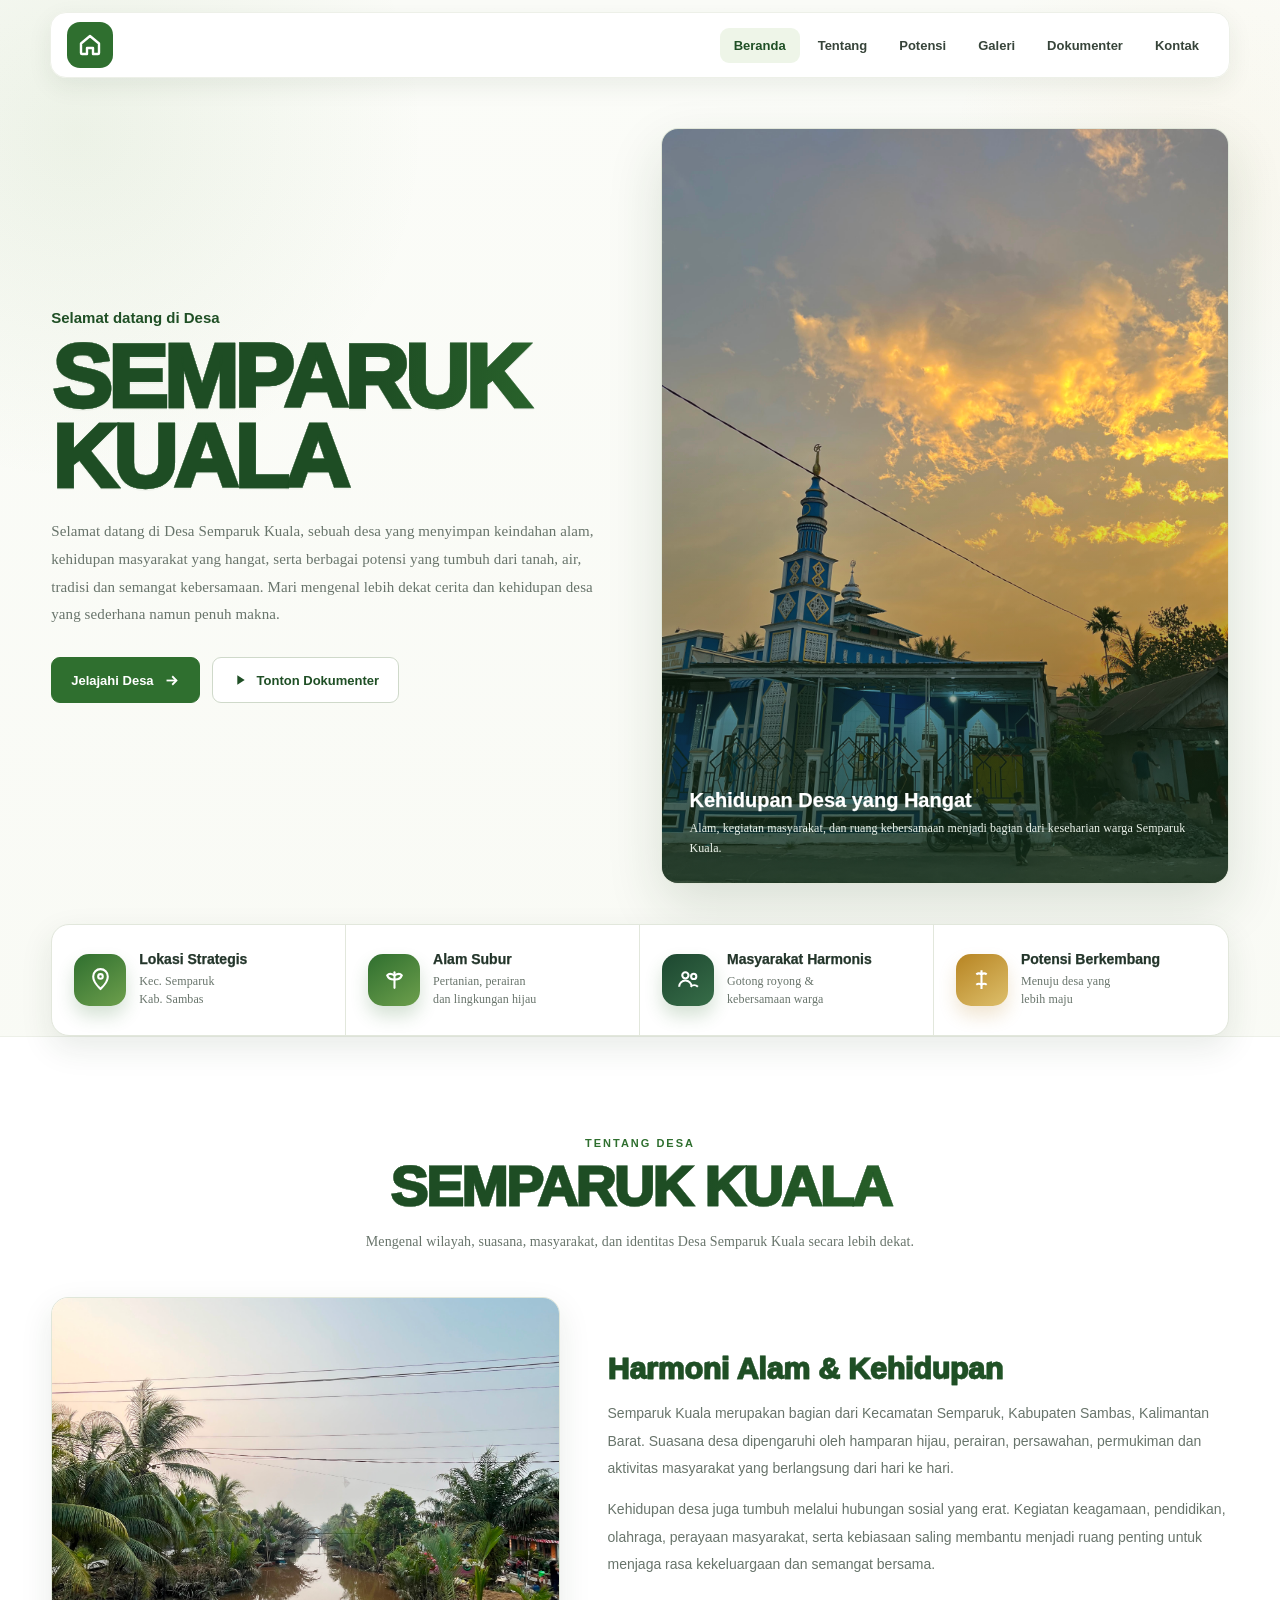
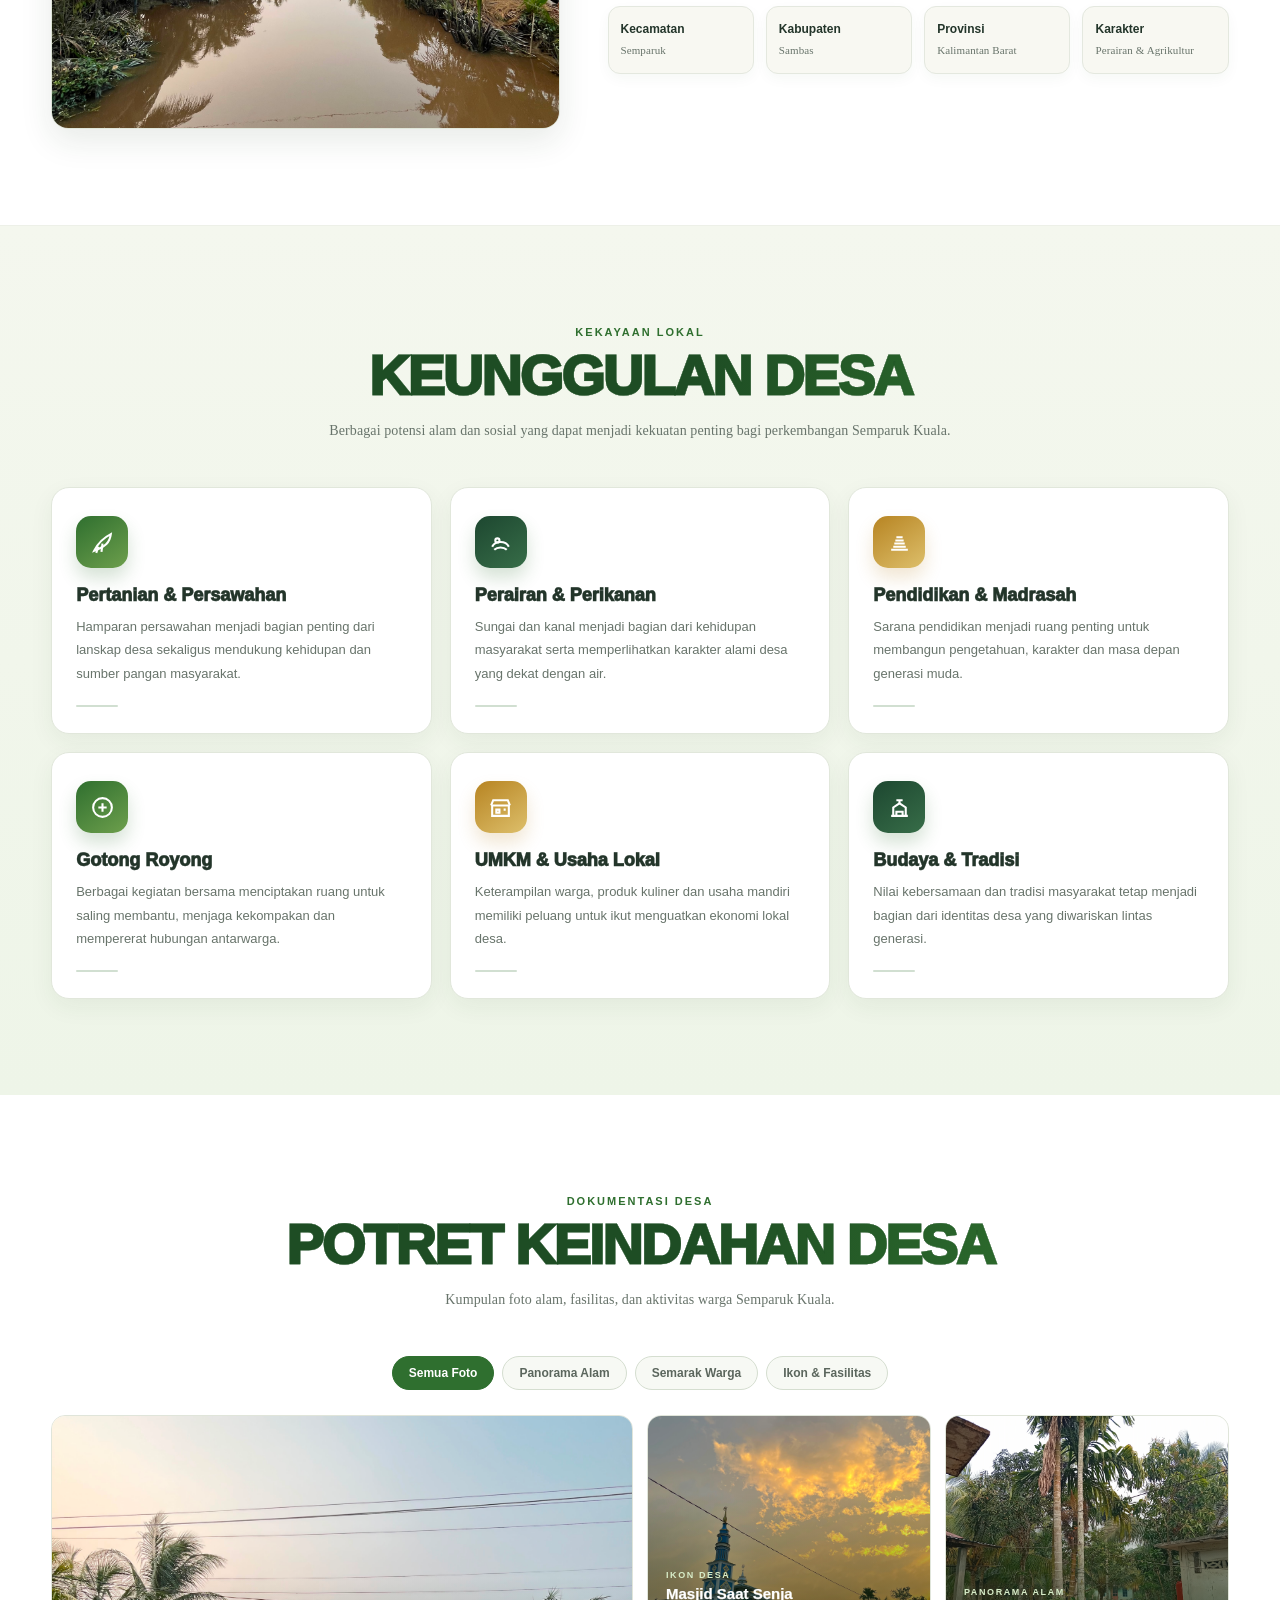
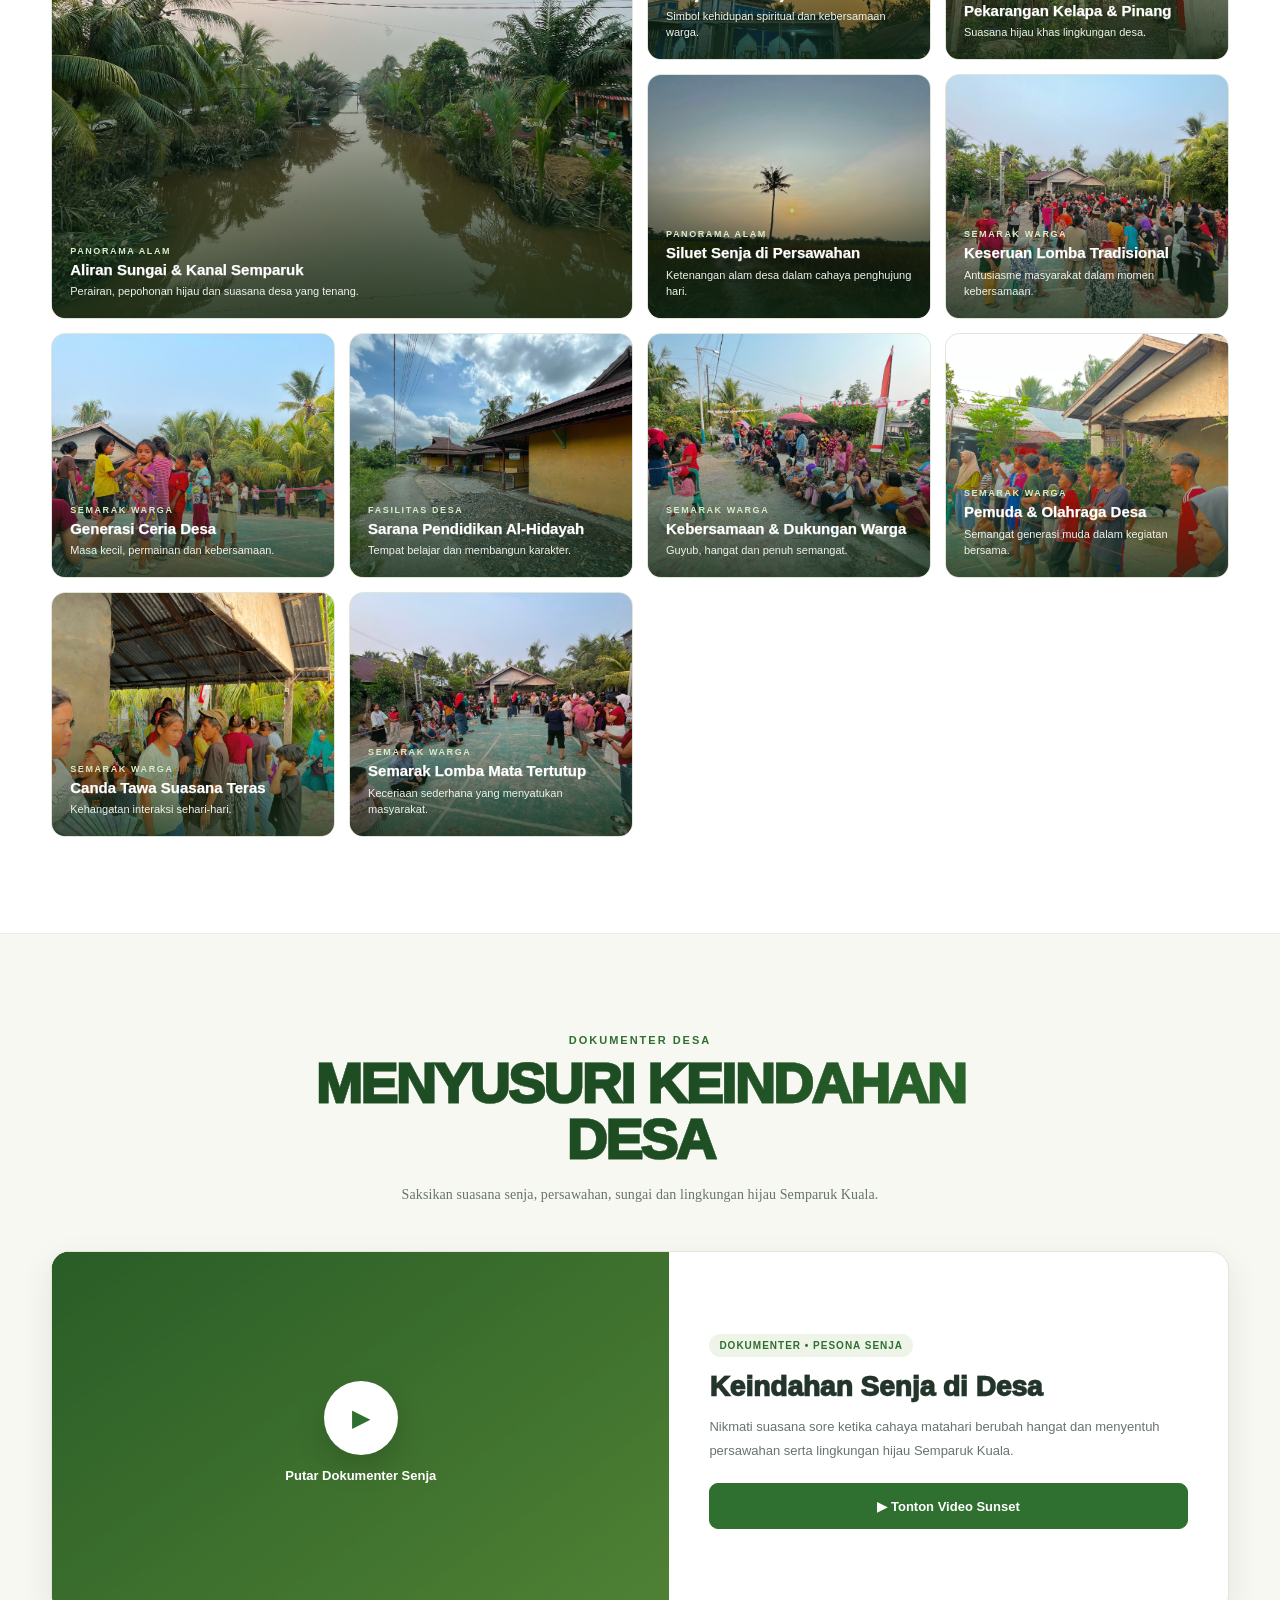
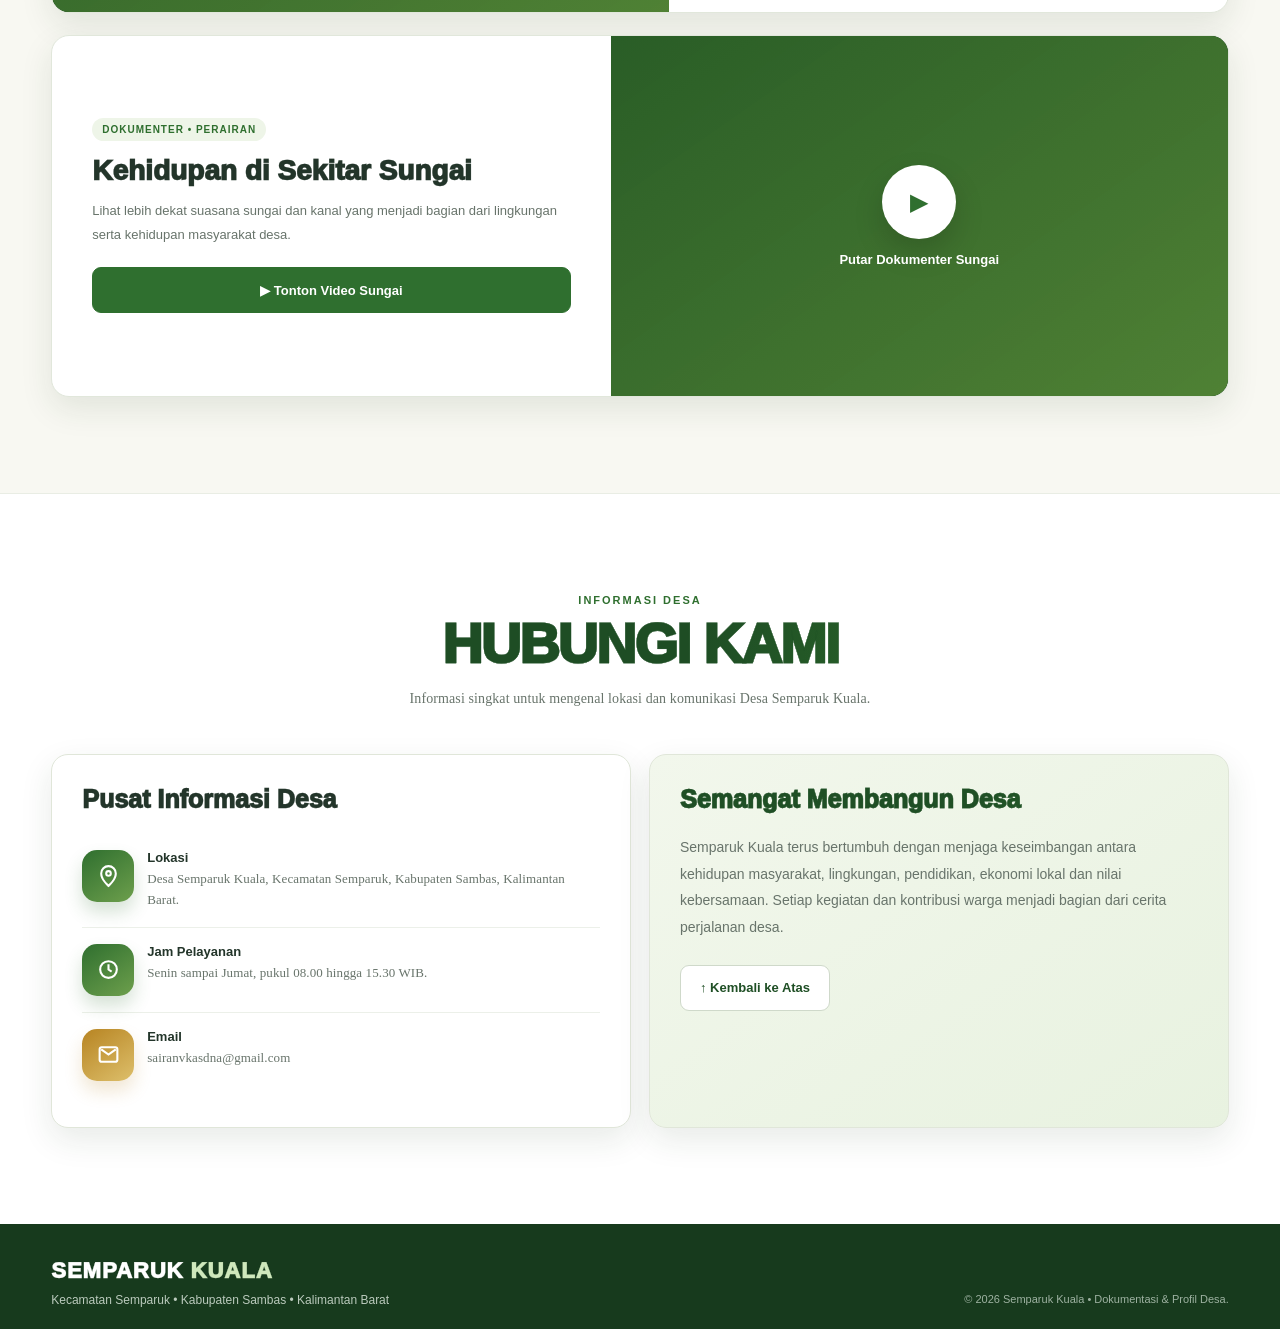
==== commit 9fb3e47d: "Add files via upload" ====
--- a/index.html
+++ b/index.html
@@ -1,46 +1,1758 @@
 <!DOCTYPE html>
 <html lang="id">
 <head>
-<meta charset="UTF-8"><meta name="viewport" content="width=device-width, initial-scale=1.0">
-<title>Semparuk Kuala — Desa yang Penuh Cerita</title><link rel="stylesheet" href="style.css">
+  <meta charset="UTF-8">
+  <meta name="viewport" content="width=device-width, initial-scale=1.0">
+  <meta name="description" content="Profil dan informasi Desa Semparuk Kuala, Kecamatan Semparuk, Kabupaten Sambas, Kalimantan Barat.">
+  <title>Semparuk Kuala — Profil Desa</title>
+
+  <style>
+    /* =========================================================
+       RESET & DASAR
+    ========================================================== */
+    *{
+      margin:0;
+      padding:0;
+      box-sizing:border-box;
+      scroll-behavior:smooth;
+    }
+
+    :root{
+      --forest:#2f6f2f;
+      --forest-dark:#1f4f25;
+      --forest-deep:#173a1d;
+      --leaf:#5b8f3b;
+      --leaf-soft:#eef5e8;
+      --cream:#f8f8f2;
+      --cream-2:#f1f4e9;
+      --white:#ffffff;
+      --text:#23352a;
+      --text-soft:#68746b;
+      --line:#e2e7dc;
+      --gold:#c99b38;
+      --shadow:0 12px 32px rgba(28,63,30,.10);
+      --shadow-lg:0 22px 55px rgba(28,63,30,.14);
+      --radius:22px;
+    }
+
+    body{
+      font-family:Arial, Helvetica, sans-serif;
+      color:var(--text);
+      background:
+        linear-gradient(180deg,#fbfcf8 0%,#f5f7ef 52%,#ffffff 100%);
+      overflow-x:hidden;
+    }
+
+    img{
+      display:block;
+      max-width:100%;
+    }
+
+    a{
+      color:inherit;
+    }
+
+    button{
+      font:inherit;
+    }
+
+    .container{
+      width:min(1180px,92%);
+      margin:0 auto;
+    }
+
+    /* =========================================================
+       NAVBAR — SEDERHANA, VIBE DESA
+    ========================================================== */
+    header{
+      position:fixed;
+      z-index:1000;
+      top:12px;
+      left:50%;
+      transform:translateX(-50%);
+      width:min(1180px,94%);
+      display:flex;
+      align-items:center;
+      justify-content:space-between;
+      padding:9px 16px;
+      background:rgba(255,255,255,.96);
+      border:1px solid #edf0e8;
+      border-radius:16px;
+      box-shadow:0 8px 25px rgba(35,61,34,.08);
+    }
+
+    .brand-link{
+      width:46px;
+      height:46px;
+      display:grid;
+      place-items:center;
+      text-decoration:none;
+      border-radius:13px;
+      background:var(--forest);
+    }
+
+    .nav-links{
+      list-style:none;
+      display:flex;
+      align-items:center;
+      gap:4px;
+    }
+
+    .nav-links a{
+      text-decoration:none;
+      padding:10px 14px;
+      border-radius:9px;
+      color:#37443a;
+      font-size:13px;
+      font-weight:700;
+    }
+
+    .nav-links a:hover,
+    .nav-links a.active{
+      background:var(--leaf-soft);
+      color:var(--forest-dark);
+    }
+
+    .nav-toggle{
+      display:none;
+      border:0;
+      background:transparent;
+      color:var(--forest-dark);
+      cursor:pointer;
+    }
+
+    /* =========================================================
+       EFEK JUDUL MENGKILAT — DIPERTAHANKAN
+    ========================================================== */
+    .shiny-title{
+      background:
+        linear-gradient(
+          100deg,
+          var(--forest-dark) 22%,
+          var(--forest) 40%,
+          #d9efd0 50%,
+          var(--leaf) 60%,
+          var(--forest-dark) 78%
+        );
+      background-size:260% auto;
+      -webkit-background-clip:text;
+      background-clip:text;
+      -webkit-text-fill-color:transparent;
+      color:var(--forest-dark);
+      animation:shimmer 6s linear infinite;
+    }
+
+    @keyframes shimmer{
+      from{background-position:0% center}
+      to{background-position:260% center}
+    }
+
+    /* =========================================================
+       HERO
+    ========================================================== */
+    #beranda{
+      min-height:100vh;
+      padding:128px 0 68px;
+      display:flex;
+      align-items:center;
+      background:
+        radial-gradient(circle at 6% 14%,rgba(91,143,59,.09),transparent 24%),
+        radial-gradient(circle at 94% 18%,rgba(201,155,56,.06),transparent 18%);
+    }
+
+    .hero-grid{
+      display:grid;
+      grid-template-columns:1fr 1.02fr;
+      align-items:center;
+      gap:54px;
+    }
+
+    .welcome-label{
+      display:inline-block;
+      margin-bottom:11px;
+      color:var(--forest-dark);
+      font-size:15px;
+      font-weight:800;
+    }
+
+    .hero h1{
+      font-size:clamp(55px,7vw,94px);
+      line-height:.9;
+      letter-spacing:-4px;
+      font-weight:900;
+      margin-bottom:20px;
+      text-transform:uppercase;
+    }
+
+    .hero-desc{
+      max-width:620px;
+      color:var(--text-soft);
+      font-size:15px;
+      line-height:1.85;
+      margin-bottom:28px;
+    }
+
+    .hero-actions{
+      display:flex;
+      flex-wrap:wrap;
+      gap:12px;
+    }
+
+    .btn-primary,
+    .btn-secondary{
+      display:inline-flex;
+      align-items:center;
+      justify-content:center;
+      gap:9px;
+      min-height:46px;
+      padding:0 19px;
+      border-radius:9px;
+      text-decoration:none;
+      font-size:13px;
+      font-weight:800;
+      cursor:pointer;
+    }
+
+    .btn-primary{
+      background:var(--forest);
+      color:#fff;
+      border:1px solid var(--forest);
+    }
+
+    .btn-secondary{
+      background:#fff;
+      color:var(--forest-dark);
+      border:1px solid #cfd9ca;
+    }
+
+    .hero-image{
+      position:relative;
+      min-height:470px;
+      overflow:hidden;
+      border-radius:17px;
+      box-shadow:var(--shadow-lg);
+      border:1px solid #e0e6d9;
+      background:#dde7d8;
+    }
+
+    .hero-image img{
+      width:100%;
+      height:100%;
+      min-height:470px;
+      object-fit:cover;
+    }
+
+    .hero-image::after{
+      content:"";
+      position:absolute;
+      inset:0;
+      background:linear-gradient(180deg,transparent 42%,rgba(22,52,26,.72) 100%);
+      pointer-events:none;
+    }
+
+    .hero-caption{
+      position:absolute;
+      left:27px;
+      right:27px;
+      bottom:24px;
+      z-index:2;
+      color:#fff;
+    }
+
+    .hero-caption h3{
+      font-size:20px;
+      margin-bottom:7px;
+      font-weight:900;
+    }
+
+    .hero-caption p{
+      max-width:530px;
+      color:#edf4ec;
+      font-size:12px;
+      line-height:1.65;
+    }
+
+    /* =========================================================
+       QUICK INFO
+    ========================================================== */
+    .quick-wrap{
+      margin-top:-28px;
+      position:relative;
+      z-index:20;
+    }
+
+    .quick-grid{
+      display:grid;
+      grid-template-columns:repeat(4,1fr);
+      background:#fff;
+      border:1px solid #e2e7dc;
+      box-shadow:var(--shadow);
+      border-radius:18px;
+      overflow:hidden;
+    }
+
+    .quick-item{
+      min-height:110px;
+      padding:20px 22px;
+      display:flex;
+      gap:13px;
+      align-items:center;
+      border-right:1px solid var(--line);
+    }
+
+    .quick-item:last-child{border-right:0}
+
+    .quick-item h3{
+      font-size:14px;
+      font-weight:900;
+      margin-bottom:5px;
+    }
+
+    .quick-item p{
+      color:var(--text-soft);
+      font-size:12px;
+      line-height:1.5;
+    }
+
+    /* =========================================================
+       IKON PREMIUM — BUKAN CARD TRANSPARAN
+    ========================================================== */
+    .icon-badge{
+      width:52px;
+      height:52px;
+      flex:0 0 52px;
+      display:grid;
+      place-items:center;
+      border-radius:15px;
+      color:#fff;
+      background:linear-gradient(145deg,var(--forest),#6d9f4c);
+      box-shadow:0 10px 18px rgba(47,111,47,.20);
+    }
+
+    .icon-badge.gold{
+      background:linear-gradient(145deg,#b78422,#ddbf6b);
+      box-shadow:0 10px 18px rgba(183,132,34,.20);
+    }
+
+    .icon-badge.dark{
+      background:linear-gradient(145deg,#1d4730,#376d48);
+    }
+
+    .icon-badge svg{
+      width:25px;
+      height:25px;
+    }
+
+    /* =========================================================
+       SECTION UMUM
+    ========================================================== */
+    section{
+      padding:96px 0;
+    }
+
+    .section-head{
+      max-width:760px;
+      margin:0 auto 42px;
+      text-align:center;
+    }
+
+    .section-label{
+      display:inline-block;
+      margin-bottom:10px;
+      color:var(--forest);
+      font-size:11px;
+      font-weight:900;
+      letter-spacing:2px;
+      text-transform:uppercase;
+    }
+
+    .section-title{
+      font-size:clamp(36px,5vw,56px);
+      line-height:1;
+      letter-spacing:-2px;
+      font-weight:900;
+      text-transform:uppercase;
+    }
+
+    .section-desc{
+      margin-top:14px;
+      color:var(--text-soft);
+      font-size:14px;
+      line-height:1.9;
+    }
+
+    /* =========================================================
+       TENTANG DESA
+    ========================================================== */
+    #tentang{
+      background:#fff;
+      border-top:1px solid #edf0e8;
+      border-bottom:1px solid #edf0e8;
+    }
+
+    .about-layout{
+      display:grid;
+      grid-template-columns:.9fr 1.1fr;
+      gap:48px;
+      align-items:center;
+    }
+
+    .about-photo{
+      min-height:430px;
+      overflow:hidden;
+      border-radius:17px;
+      border:1px solid #e0e6d9;
+      box-shadow:var(--shadow);
+    }
+
+    .about-photo img{
+      width:100%;
+      height:430px;
+      object-fit:cover;
+    }
+
+    .about-copy h3{
+      margin-bottom:14px;
+      font-size:30px;
+      font-weight:900;
+    }
+
+    .about-copy p{
+      color:var(--text-soft);
+      font-size:14px;
+      line-height:1.95;
+      margin-top:14px;
+    }
+
+    .mini-info{
+      display:grid;
+      grid-template-columns:repeat(4,1fr);
+      gap:12px;
+      margin-top:28px;
+    }
+
+    .mini-box{
+      padding:15px 12px;
+      background:var(--cream);
+      border:1px solid #e4e8df;
+      border-radius:12px;
+      box-shadow:0 5px 14px rgba(31,79,37,.04);
+    }
+
+    .mini-box strong{
+      display:block;
+      font-size:12px;
+      margin-bottom:4px;
+    }
+
+    .mini-box span{
+      font-size:11px;
+      color:var(--text-soft);
+      line-height:1.4;
+    }
+
+    /* =========================================================
+       POTENSI
+    ========================================================== */
+    #potensi{
+      background:
+        linear-gradient(180deg,#f4f7ee 0%,#eef5e8 100%);
+    }
+
+    .cards-grid{
+      display:grid;
+      grid-template-columns:repeat(3,1fr);
+      gap:18px;
+    }
+
+    .feature-card{
+      padding:28px 24px 26px;
+      background:#fff;
+      border:1px solid #e1e7db;
+      border-radius:18px;
+      box-shadow:0 8px 24px rgba(37,72,35,.06);
+      position:relative;
+    }
+
+    .feature-card::after{
+      content:"";
+      display:block;
+      width:42px;
+      height:2px;
+      margin-top:20px;
+      border-radius:5px;
+      background:var(--forest);
+      opacity:.22;
+    }
+
+    .feature-card h3{
+      font-size:18px;
+      font-weight:900;
+      margin:17px 0 9px;
+    }
+
+    .feature-card p{
+      color:var(--text-soft);
+      font-size:13px;
+      line-height:1.8;
+    }
+
+    /* =========================================================
+       GALERI
+    ========================================================== */
+    #galeri{
+      background:#fff;
+    }
+
+    .filter-tabs{
+      display:flex;
+      justify-content:center;
+      flex-wrap:wrap;
+      gap:8px;
+      margin-bottom:25px;
+    }
+
+    .filter-btn{
+      border:1px solid #d5ded0;
+      background:#f7f9f4;
+      color:#5b665d;
+      padding:9px 16px;
+      border-radius:999px;
+      font-size:12px;
+      font-weight:800;
+      cursor:pointer;
+    }
+
+    .filter-btn.active,
+    .filter-btn:hover{
+      background:var(--forest);
+      border-color:var(--forest);
+      color:#fff;
+    }
+
+    .gallery-grid{
+      display:grid;
+      grid-template-columns:repeat(4,1fr);
+      gap:14px;
+    }
+
+    .gallery-card{
+      position:relative;
+      height:245px;
+      overflow:hidden;
+      border-radius:14px;
+      background:#e6ebdf;
+      border:1px solid #e0e5da;
+      cursor:pointer;
+    }
+
+    .gallery-card.featured{
+      grid-column:span 2;
+      grid-row:span 2;
+      height:504px;
+    }
+
+    .gallery-card img{
+      width:100%;
+      height:100%;
+      object-fit:cover;
+    }
+
+    .gallery-overlay{
+      position:absolute;
+      inset:0;
+      display:flex;
+      flex-direction:column;
+      justify-content:flex-end;
+      padding:18px;
+      color:#fff;
+      background:linear-gradient(180deg,transparent 32%,rgba(16,41,20,.78) 100%);
+    }
+
+    .gallery-overlay span{
+      color:#d8edc9;
+      font-size:9px;
+      font-weight:900;
+      letter-spacing:1.6px;
+      text-transform:uppercase;
+      margin-bottom:5px;
+    }
+
+    .gallery-overlay h3{
+      font-size:15px;
+      line-height:1.25;
+      font-weight:900;
+    }
+
+    .gallery-overlay p{
+      margin-top:4px;
+      color:#edf2eb;
+      font-size:11px;
+      line-height:1.5;
+    }
+
+    /* =========================================================
+       DOKUMENTER
+    ========================================================== */
+    #video-section{
+      background:var(--cream);
+      border-top:1px solid #e9ede4;
+      border-bottom:1px solid #e9ede4;
+    }
+
+    .video-list{
+      display:flex;
+      flex-direction:column;
+      gap:22px;
+    }
+
+    .video-box{
+      display:grid;
+      grid-template-columns:1.05fr .95fr;
+      overflow:hidden;
+      border:1px solid #e1e7db;
+      border-radius:18px;
+      background:#fff;
+      box-shadow:var(--shadow);
+    }
+
+    .video-box.reverse{
+      grid-template-columns:.95fr 1.05fr;
+    }
+
+    .video-player{
+      min-height:360px;
+      position:relative;
+      background:#102a16;
+    }
+
+    .video-player video{
+      width:100%;
+      height:100%;
+      object-fit:cover;
+      display:none;
+    }
+
+    .video-poster{
+      position:absolute;
+      inset:0;
+      display:flex;
+      flex-direction:column;
+      align-items:center;
+      justify-content:center;
+      cursor:pointer;
+      background:
+        linear-gradient(145deg,rgba(41,93,38,.96),rgba(86,135,54,.86)),
+        #285c2b;
+      color:#fff;
+    }
+
+    .play-circle{
+      width:74px;
+      height:74px;
+      display:grid;
+      place-items:center;
+      border-radius:50%;
+      background:#fff;
+      color:var(--forest);
+      font-size:24px;
+      box-shadow:0 13px 30px rgba(0,0,0,.16);
+    }
+
+    .video-poster p{
+      margin-top:13px;
+      font-size:13px;
+      font-weight:900;
+    }
+
+    .video-details{
+      padding:40px;
+      display:flex;
+      flex-direction:column;
+      justify-content:center;
+    }
+
+    .video-badge{
+      width:max-content;
+      padding:6px 10px;
+      border-radius:999px;
+      background:var(--leaf-soft);
+      color:var(--forest);
+      font-size:10px;
+      letter-spacing:1px;
+      font-weight:900;
+      margin-bottom:13px;
+    }
+
+    .video-details h3{
+      font-size:28px;
+      line-height:1.2;
+      font-weight:900;
+      margin-bottom:12px;
+    }
+
+    .video-details p{
+      color:var(--text-soft);
+      font-size:13px;
+      line-height:1.85;
+      margin-bottom:20px;
+    }
+
+    /* =========================================================
+       KONTAK
+    ========================================================== */
+    #kontak{
+      background:#fff;
+    }
+
+    .contact-grid{
+      display:grid;
+      grid-template-columns:1fr 1fr;
+      gap:18px;
+    }
+
+    .contact-card{
+      padding:30px;
+      background:#fff;
+      border:1px solid #e0e6d9;
+      border-radius:17px;
+      box-shadow:var(--shadow);
+    }
+
+    .contact-card.highlight{
+      background:linear-gradient(145deg,#f2f7ec,#e8f2e0);
+    }
+
+    .contact-card h3{
+      font-size:25px;
+      font-weight:900;
+      margin-bottom:20px;
+    }
+
+    .contact-item{
+      display:flex;
+      gap:13px;
+      padding:16px 0;
+      border-bottom:1px solid #ecf0e9;
+    }
+
+    .contact-item:last-child{
+      border-bottom:0;
+    }
+
+    .contact-item strong{
+      display:block;
+      font-size:13px;
+      margin-bottom:4px;
+    }
+
+    .contact-item p,
+    .contact-item a{
+      font-size:13px;
+      color:var(--text-soft);
+      line-height:1.6;
+      text-decoration:none;
+    }
+
+    .contact-item a:hover{
+      color:var(--forest);
+      text-decoration:underline;
+    }
+
+    .contact-copy{
+      color:var(--text-soft);
+      font-size:14px;
+      line-height:1.9;
+      margin-bottom:24px;
+    }
+
+    /* =========================================================
+       FOOTER
+    ========================================================== */
+    footer{
+      padding:34px 0 20px;
+      background:var(--forest-deep);
+      color:#fff;
+    }
+
+    .footer-row{
+      display:flex;
+      justify-content:space-between;
+      gap:24px;
+      align-items:flex-end;
+    }
+
+    .footer-title{
+      font-size:22px;
+      font-weight:900;
+      letter-spacing:1px;
+    }
+
+    .footer-title span{
+      color:#cfe8bc;
+    }
+
+    .footer-sub{
+      margin-top:7px;
+      color:#bbcabd;
+      font-size:12px;
+      line-height:1.5;
+    }
+
+    .footer-copy{
+      color:#9eb2a2;
+      font-size:11px;
+      text-align:right;
+      line-height:1.6;
+    }
+
+    /* =========================================================
+       MODAL GALERI
+    ========================================================== */
+    .modal{
+      display:none;
+      position:fixed;
+      inset:0;
+      z-index:4000;
+      align-items:center;
+      justify-content:center;
+      padding:18px;
+      background:rgba(11,27,13,.82);
+    }
+
+    .modal.active{
+      display:flex;
+    }
+
+    .modal-content{
+      position:relative;
+      width:min(920px,100%);
+      overflow:hidden;
+      border-radius:16px;
+      background:#fff;
+      box-shadow:0 25px 70px rgba(0,0,0,.24);
+    }
+
+    .modal-content img{
+      width:100%;
+      max-height:70vh;
+      object-fit:contain;
+      background:#111;
+    }
+
+    .modal-info{
+      padding:20px;
+    }
+
+    .modal-info h3{
+      font-size:20px;
+      font-weight:900;
+    }
+
+    .modal-info p{
+      margin-top:7px;
+      color:var(--text-soft);
+      font-size:13px;
+      line-height:1.7;
+    }
+
+    .close-modal{
+      position:absolute;
+      z-index:2;
+      top:13px;
+      right:13px;
+      width:40px;
+      height:40px;
+      border:0;
+      border-radius:50%;
+      background:#fff;
+      color:var(--forest-dark);
+      font-size:24px;
+      cursor:pointer;
+      box-shadow:0 5px 16px rgba(0,0,0,.14);
+    }
+
+
+    /* Font informasi: tegak/bersambung tetapi tetap mudah dibaca */
+    .info-script,
+    .mini-box span,
+    .quick-item p,
+    .contact-item p,
+    .contact-item a,
+    .hero-caption p,
+    .section-desc,
+    .hero-desc{
+      font-family:"Segoe Print","Bradley Hand","Comic Sans MS",cursive;
+      letter-spacing:.1px;
+    }
+
+    /* Judul dibuat lebih tebal dan dominan */
+    h1, h2, h3,
+    .hero h1,
+    .section-title,
+    .about-copy h3,
+    .feature-card h3,
+    .video-details h3,
+    .contact-card h3,
+    .footer-title{
+      font-weight:950;
+      -webkit-text-stroke:.25px currentColor;
+    }
+
+    .section-title{
+      text-shadow:0 1px 0 rgba(23,58,29,.05);
+    }
+
+    .hero h1{
+      text-shadow:0 2px 0 rgba(23,58,29,.04);
+    }
+
+    /* =========================================================
+       RESPONSIVE
+    ========================================================== */
+    @media (max-width:1050px){
+      .hero-grid{
+        grid-template-columns:1fr;
+        gap:34px;
+      }
+
+      .hero-image,
+      .hero-image img{
+        min-height:420px;
+      }
+
+      .quick-grid{
+        grid-template-columns:repeat(2,1fr);
+      }
+
+      .quick-item:nth-child(2){
+        border-right:0;
+      }
+
+      .about-layout{
+        grid-template-columns:1fr;
+      }
+
+      .cards-grid{
+        grid-template-columns:repeat(2,1fr);
+      }
+
+      .gallery-grid{
+        grid-template-columns:repeat(3,1fr);
+      }
+
+      .video-box,
+      .video-box.reverse{
+        grid-template-columns:1fr;
+      }
+    }
+
+    @media (max-width:800px){
+      header{
+        padding:8px 12px;
+      }
+
+      .nav-toggle{
+        display:block;
+      }
+
+      .nav-links{
+        position:absolute;
+        top:63px;
+        left:0;
+        right:0;
+        display:none;
+        flex-direction:column;
+        align-items:stretch;
+        padding:9px;
+        background:#fff;
+        border:1px solid #e4e9df;
+        border-radius:14px;
+        box-shadow:var(--shadow);
+      }
+
+      .nav-links.show{
+        display:flex;
+      }
+
+      .nav-links a{
+        display:block;
+        text-align:left;
+      }
+
+      #beranda{
+        padding-top:112px;
+      }
+
+      .hero h1{
+        font-size:55px;
+        letter-spacing:-2.5px;
+      }
+
+      .mini-info{
+        grid-template-columns:repeat(2,1fr);
+      }
+
+      .gallery-grid{
+        grid-template-columns:repeat(2,1fr);
+      }
+
+      .gallery-card.featured{
+        grid-column:span 2;
+        grid-row:auto;
+        height:330px;
+      }
+
+      .contact-grid{
+        grid-template-columns:1fr;
+      }
+
+      .footer-row{
+        flex-direction:column;
+        align-items:flex-start;
+      }
+
+      .footer-copy{
+        text-align:left;
+      }
+    }
+
+    @media (max-width:560px){
+      .icon-badge{width:50px;height:50px;flex-basis:50px}
+
+      section{
+        padding:72px 0;
+      }
+
+      .container{
+        width:91%;
+      }
+
+      .quick-grid{
+        grid-template-columns:1fr;
+      }
+
+      .quick-item{
+        border-right:0;
+        border-bottom:1px solid var(--line);
+      }
+
+      .quick-item:last-child{
+        border-bottom:0;
+      }
+
+      .cards-grid{
+        grid-template-columns:1fr;
+      }
+
+      .gallery-grid{
+        grid-template-columns:1fr;
+      }
+
+      .gallery-card.featured{
+        grid-column:span 1;
+        height:285px;
+      }
+
+      .gallery-card{
+        height:230px;
+      }
+
+      .hero-image,
+      .hero-image img{
+        min-height:350px;
+      }
+
+      .video-player{
+        min-height:300px;
+      }
+
+      .video-details{
+        padding:26px;
+      }
+
+      .section-title{
+        font-size:38px;
+      }
+    }
+  </style>
 </head>
+
 <body>
-<nav><div class="container nav-inner">
-<a class="brand" href="index.html"><span class="brand-mark">PS</span><span><small>Website Desa</small><strong>Semparuk Kuala</strong></span></a>
-<div class="nav-links"><a class="active" href="index.html">Beranda</a><a href="tentang.html">Tentang</a><a href="potensi.html">Potensi</a><a href="galeri.html">Galeri</a><a href="kontak.html">Kontak</a></div>
-</div></nav>
-
-<header class="hero"><div class="container hero-content">
-<div class="eyebrow">Selamat datang di desa kami</div>
-<h1>Semparuk Kuala</h1>
-<p>Ruang digital untuk mengenal lebih dekat kehidupan, potensi, kegiatan, dan keindahan desa yang tumbuh bersama masyarakatnya.</p>
-<div class="actions"><a class="btn btn-primary" href="tentang.html">Kenal Lebih Dekat</a><a class="btn btn-outline" href="galeri.html">Lihat Galeri →</a></div>
-</div></header>
-
-<section class="section"><div class="container">
-<div class="section-head"><div><div class="kicker">Tentang kami</div><h2>Desa dengan cerita yang hidup</h2></div>
-<p>Setiap sudut desa punya cerita. Dari kebersamaan warga hingga pemandangan alam, semuanya menjadi bagian dari identitas Semparuk Kuala.</p></div>
-<div class="split">
-<img class="split-img" src="sungai.jpg" alt="Pemandangan sungai desa">
-<div class="text"><h2>Hangat, sederhana, dan penuh kebersamaan.</h2>
-<p>Website ini hadir sebagai media promosi dan informasi desa. Di sini, kamu bisa mengenal potensi lokal, melihat dokumentasi kegiatan, serta menemukan berbagai cerita menarik dari masyarakat.</p>
-<p>Kami percaya bahwa desa bukan hanya tentang tempat tinggal, tetapi tentang orang-orang, budaya, dan potensi yang terus berkembang.</p>
-<div class="quote">“Dari desa, tumbuh cerita. Dari kebersamaan, lahir masa depan.”</div>
-</div>
-</div></div></section>
-
-<section class="section soft"><div class="container">
-<div class="section-head"><div><div class="kicker">Yang menarik di sini</div><h2>Potensi & kegiatan</h2></div><p>Beberapa hal yang membuat Semparuk Kuala layak untuk dikenal lebih dekat.</p></div>
-<div class="cards">
-<article class="card"><img class="card-img" src="pinang.jpg" alt="Kegiatan pinang"><div class="card-body"><h3>Tradisi & budaya</h3><p>Menjaga kegiatan dan tradisi masyarakat agar tetap menjadi bagian dari identitas desa.</p></div></article>
-<article class="card"><img class="card-img" src="lomba.jpg" alt="Kegiatan lomba"><div class="card-body"><h3>Kegiatan warga</h3><p>Berbagai kegiatan menjadi ruang untuk berkumpul, berkolaborasi, dan mempererat kebersamaan.</p></div></article>
-<article class="card"><img class="card-img" src="sunset.jpg" alt="Pemandangan matahari terbenam"><div class="card-body"><h3>Keindahan alam</h3><p>Suasana alami desa yang sederhana tetapi punya daya tarik tersendiri.</p></div></article>
-</div></div></section>
-
-<section class="section"><div class="container">
-<div class="section-head"><div><div class="kicker">Sekilas</div><h2>Angka yang bercerita</h2></div></div>
-<div class="stats"><div class="stat"><strong>01</strong><span>Desa yang terus berkembang</span></div><div class="stat"><strong>04</strong><span>Fokus informasi utama</span></div><div class="stat"><strong>100%</strong><span>Semangat kebersamaan</span></div><div class="stat"><strong>∞</strong><span>Cerita untuk dibagikan</span></div></div>
-</div></section>
-
-<footer><div class="container footer-inner"><div><strong>Semparuk Kuala</strong><p>Website promosi dan informasi desa.</p></div><p>© 2026 Semparuk Kuala</p></div></footer>
-</body></html>+
+  <!-- ===================================================== NAVBAR -->
+  <header id="mainHeader">
+    <a href="#beranda" class="brand-link" aria-label="Beranda">
+      <svg width="24" height="24" viewBox="0 0 24 24" fill="none" stroke="#fff" stroke-width="2.4" stroke-linecap="round" stroke-linejoin="round">
+        <path d="M3 10.5 12 3l9 7.5V20a1 1 0 0 1-1 1h-5v-6H9v6H4a1 1 0 0 1-1-1z"/>
+      </svg>
+    </a>
+
+    <button class="nav-toggle" id="navToggle" aria-label="Buka menu">
+      <svg width="25" height="25" viewBox="0 0 24 24" fill="none" stroke="currentColor" stroke-width="2.2" stroke-linecap="round">
+        <line x1="4" y1="7" x2="20" y2="7"/>
+        <line x1="4" y1="12" x2="20" y2="12"/>
+        <line x1="4" y1="17" x2="20" y2="17"/>
+      </svg>
+    </button>
+
+    <ul class="nav-links" id="navLinks">
+      <li><a href="#beranda" class="active">Beranda</a></li>
+      <li><a href="#tentang">Tentang</a></li>
+      <li><a href="#potensi">Potensi</a></li>
+      <li><a href="#galeri">Galeri</a></li>
+      <li><a href="#video-section">Dokumenter</a></li>
+      <li><a href="#kontak">Kontak</a></li>
+    </ul>
+  </header>
+
+  <!-- ===================================================== HERO -->
+  <section id="beranda" class="hero">
+    <div class="container hero-grid">
+      <div>
+        <span class="welcome-label">Selamat datang di Desa</span>
+
+        <h1 class="shiny-title">SEMPARUK<br>KUALA</h1>
+
+        <p class="hero-desc">
+          Selamat datang di Desa Semparuk Kuala, sebuah desa yang menyimpan keindahan
+          alam, kehidupan masyarakat yang hangat, serta berbagai potensi yang tumbuh
+          dari tanah, air, tradisi dan semangat kebersamaan. Mari mengenal lebih dekat
+          cerita dan kehidupan desa yang sederhana namun penuh makna.
+        </p>
+
+        <div class="hero-actions">
+          <a href="#galeri" class="btn-primary">
+            Jelajahi Desa
+            <svg width="17" height="17" viewBox="0 0 24 24" fill="none" stroke="currentColor" stroke-width="2.5">
+              <path d="M5 12h14"/><path d="m13 6 6 6-6 6"/>
+            </svg>
+          </a>
+
+          <a href="#video-section" class="btn-secondary">
+            <svg width="16" height="16" viewBox="0 0 24 24" fill="currentColor">
+              <path d="m8 5 11 7-11 7V5z"/>
+            </svg>
+            Tonton Dokumenter
+          </a>
+        </div>
+      </div>
+
+      <div class="hero-image">
+        <img src="masjid.jpg" alt="Masjid Semparuk Kuala saat senja">
+        <div class="hero-caption">
+          <h3>Kehidupan Desa yang Hangat</h3>
+          <p>
+            Alam, kegiatan masyarakat, dan ruang kebersamaan menjadi bagian dari
+            keseharian warga Semparuk Kuala.
+          </p>
+        </div>
+      </div>
+    </div>
+  </section>
+
+  <!-- ===================================================== QUICK INFO -->
+  <div class="container quick-wrap">
+    <div class="quick-grid">
+      <div class="quick-item">
+        <div class="icon-badge">
+          <svg viewBox="0 0 24 24" fill="none" stroke="currentColor" stroke-width="2">
+            <path d="M12 21s7-6.1 7-12a7 7 0 1 0-14 0c0 5.9 7 12 7 12Z"/>
+            <circle cx="12" cy="9" r="2.2"/>
+          </svg>
+        </div>
+        <div>
+          <h3>Lokasi Strategis</h3>
+          <p>Kec. Semparuk<br>Kab. Sambas</p>
+        </div>
+      </div>
+
+      <div class="quick-item">
+        <div class="icon-badge">
+          <svg viewBox="0 0 24 24" fill="none" stroke="currentColor" stroke-width="2" stroke-linecap="round">
+            <path d="M12 20V5"/>
+            <path d="M12 8c-3-1.8-5.5-1.8-7 0 1 2.8 3.3 4.2 7 4"/>
+            <path d="M12 8c3-1.8 5.5-1.8 7 0-1 2.8-3.3 4.2-7 4"/>
+          </svg>
+        </div>
+        <div>
+          <h3>Alam Subur</h3>
+          <p>Pertanian, perairan<br>dan lingkungan hijau</p>
+        </div>
+      </div>
+
+      <div class="quick-item">
+        <div class="icon-badge dark">
+          <svg viewBox="0 0 24 24" fill="none" stroke="currentColor" stroke-width="2">
+            <circle cx="9" cy="8" r="3"/>
+            <circle cx="17" cy="9" r="2.5"/>
+            <path d="M3 19a6 6 0 0 1 12 0M14 19a5 5 0 0 1 7 0"/>
+          </svg>
+        </div>
+        <div>
+          <h3>Masyarakat Harmonis</h3>
+          <p>Gotong royong &<br>kebersamaan warga</p>
+        </div>
+      </div>
+
+      <div class="quick-item">
+        <div class="icon-badge gold">
+          <svg viewBox="0 0 24 24" fill="none" stroke="currentColor" stroke-width="2">
+            <path d="M12 3v18M7 7c1.6-1.2 3-1.4 5 0 2-1.4 3.4-1.2 5 0"/>
+            <path d="M7 17c1.6-1.2 3-1.4 5 0 2-1.4 3.4-1.2 5 0"/>
+          </svg>
+        </div>
+        <div>
+          <h3>Potensi Berkembang</h3>
+          <p>Menuju desa yang<br>lebih maju</p>
+        </div>
+      </div>
+    </div>
+  </div>
+
+  <!-- ===================================================== TENTANG -->
+  <section id="tentang">
+    <div class="container">
+      <div class="section-head">
+        <span class="section-label">Tentang Desa</span>
+        <h2 class="section-title shiny-title">SEMPARUK KUALA</h2>
+        <p class="section-desc">
+          Mengenal wilayah, suasana, masyarakat, dan identitas Desa Semparuk Kuala
+          secara lebih dekat.
+        </p>
+      </div>
+
+      <div class="about-layout">
+        <div class="about-photo">
+          <img src="sungai.jpg" alt="Sungai dan lingkungan hijau Semparuk Kuala">
+        </div>
+
+        <div class="about-copy">
+          <h3 class="shiny-title">Harmoni Alam & Kehidupan</h3>
+
+          <p>
+            Semparuk Kuala merupakan bagian dari Kecamatan Semparuk, Kabupaten Sambas,
+            Kalimantan Barat. Suasana desa dipengaruhi oleh hamparan hijau, perairan,
+            persawahan, permukiman dan aktivitas masyarakat yang berlangsung dari hari
+            ke hari.
+          </p>
+
+          <p>
+            Kehidupan desa juga tumbuh melalui hubungan sosial yang erat. Kegiatan
+            keagamaan, pendidikan, olahraga, perayaan masyarakat, serta kebiasaan saling
+            membantu menjadi ruang penting untuk menjaga rasa kekeluargaan dan semangat
+            bersama.
+          </p>
+
+          <div class="mini-info">
+            <div class="mini-box">
+              <strong>Kecamatan</strong>
+              <span>Semparuk</span>
+            </div>
+            <div class="mini-box">
+              <strong>Kabupaten</strong>
+              <span>Sambas</span>
+            </div>
+            <div class="mini-box">
+              <strong>Provinsi</strong>
+              <span>Kalimantan Barat</span>
+            </div>
+            <div class="mini-box">
+              <strong>Karakter</strong>
+              <span>Perairan & Agrikultur</span>
+            </div>
+          </div>
+        </div>
+      </div>
+    </div>
+  </section>
+
+  <!-- ===================================================== POTENSI -->
+  <section id="potensi">
+    <div class="container">
+      <div class="section-head">
+        <span class="section-label">Kekayaan Lokal</span>
+        <h2 class="section-title shiny-title">KEUNGGULAN DESA</h2>
+        <p class="section-desc">
+          Berbagai potensi alam dan sosial yang dapat menjadi kekuatan penting bagi
+          perkembangan Semparuk Kuala.
+        </p>
+      </div>
+
+      <div class="cards-grid">
+        <article class="feature-card">
+          <div class="icon-badge">
+            <svg viewBox="0 0 24 24" fill="none" stroke="currentColor" stroke-width="2">
+              <path d="M4 20c4-8 8-12 16-16-1 8-5 12-16 16Z"/>
+              <path d="M8 16 6 22M12 13 11 21"/>
+            </svg>
+          </div>
+          <h3>Pertanian & Persawahan</h3>
+          <p>
+            Hamparan persawahan menjadi bagian penting dari lanskap desa sekaligus
+            mendukung kehidupan dan sumber pangan masyarakat.
+          </p>
+        </article>
+
+        <article class="feature-card">
+          <div class="icon-badge dark">
+            <svg viewBox="0 0 24 24" fill="none" stroke="currentColor" stroke-width="2">
+              <path d="M4 16c3-6 13-6 16 0"/>
+              <path d="M6 19c3-3 9-3 12 0"/>
+              <circle cx="9" cy="10" r="2"/>
+            </svg>
+          </div>
+          <h3>Perairan & Perikanan</h3>
+          <p>
+            Sungai dan kanal menjadi bagian dari kehidupan masyarakat serta
+            memperlihatkan karakter alami desa yang dekat dengan air.
+          </p>
+        </article>
+
+        <article class="feature-card">
+          <div class="icon-badge gold">
+            <svg viewBox="0 0 24 24" fill="none" stroke="currentColor" stroke-width="2">
+              <path d="M4 19h16M6 16h12M7 13h10M8 10h8M9 7h6"/>
+            </svg>
+          </div>
+          <h3>Pendidikan & Madrasah</h3>
+          <p>
+            Sarana pendidikan menjadi ruang penting untuk membangun pengetahuan,
+            karakter dan masa depan generasi muda.
+          </p>
+        </article>
+
+        <article class="feature-card">
+          <div class="icon-badge">
+            <svg viewBox="0 0 24 24" fill="none" stroke="currentColor" stroke-width="2">
+              <path d="M12 21a9 9 0 1 0 0-18 9 9 0 0 0 0 18Z"/>
+              <path d="M8 12h8M12 8v8"/>
+            </svg>
+          </div>
+          <h3>Gotong Royong</h3>
+          <p>
+            Berbagai kegiatan bersama menciptakan ruang untuk saling membantu,
+            menjaga kekompakan dan mempererat hubungan antarwarga.
+          </p>
+        </article>
+
+        <article class="feature-card">
+          <div class="icon-badge gold">
+            <svg viewBox="0 0 24 24" fill="none" stroke="currentColor" stroke-width="2">
+              <path d="M4 10h16v10H4z"/>
+              <path d="M3 10 5 5h14l2 5M8 14h3v3H8zM15 14h2"/>
+            </svg>
+          </div>
+          <h3>UMKM & Usaha Lokal</h3>
+          <p>
+            Keterampilan warga, produk kuliner dan usaha mandiri memiliki peluang
+            untuk ikut menguatkan ekonomi lokal desa.
+          </p>
+        </article>
+
+        <article class="feature-card">
+          <div class="icon-badge dark">
+            <svg viewBox="0 0 24 24" fill="none" stroke="currentColor" stroke-width="2">
+              <path d="M4 20h16M6 20v-8l6-4 6 4v8"/>
+              <path d="M9 20v-4h6v4M12 8V4M9 5h6"/>
+            </svg>
+          </div>
+          <h3>Budaya & Tradisi</h3>
+          <p>
+            Nilai kebersamaan dan tradisi masyarakat tetap menjadi bagian dari
+            identitas desa yang diwariskan lintas generasi.
+          </p>
+        </article>
+      </div>
+    </div>
+  </section>
+
+  <!-- ===================================================== GALERI -->
+  <section id="galeri">
+    <div class="container">
+      <div class="section-head">
+        <span class="section-label">Dokumentasi Desa</span>
+        <h2 class="section-title shiny-title">POTRET KEINDAHAN DESA</h2>
+        <p class="section-desc">
+          Kumpulan foto alam, fasilitas, dan aktivitas warga Semparuk Kuala.
+        </p>
+      </div>
+
+      <div class="filter-tabs">
+        <button class="filter-btn active" onclick="filterGallery('all',this)">Semua Foto</button>
+        <button class="filter-btn" onclick="filterGallery('alam',this)">Panorama Alam</button>
+        <button class="filter-btn" onclick="filterGallery('kegiatan',this)">Semarak Warga</button>
+        <button class="filter-btn" onclick="filterGallery('fasilitas',this)">Ikon & Fasilitas</button>
+      </div>
+
+      <div class="gallery-grid">
+        <div class="gallery-card featured" data-category="alam"
+             onclick="openModal('sungai.jpg','Aliran Sungai & Kanal Semparuk','Perairan yang menjadi bagian dari lingkungan dan keseharian masyarakat desa.')">
+          <img src="sungai.jpg" alt="Sungai Semparuk Kuala">
+          <div class="gallery-overlay">
+            <span>Panorama Alam</span>
+            <h3>Aliran Sungai & Kanal Semparuk</h3>
+            <p>Perairan, pepohonan hijau dan suasana desa yang tenang.</p>
+          </div>
+        </div>
+
+        <div class="gallery-card" data-category="fasilitas"
+             onclick="openModal('masjid.jpg','Masjid Semparuk Kuala','Salah satu ruang penting bagi kegiatan keagamaan dan kebersamaan masyarakat.')">
+          <img src="masjid.jpg" alt="Masjid Semparuk Kuala">
+          <div class="gallery-overlay">
+            <span>Ikon Desa</span>
+            <h3>Masjid Saat Senja</h3>
+            <p>Simbol kehidupan spiritual dan kebersamaan warga.</p>
+          </div>
+        </div>
+
+        <div class="gallery-card" data-category="alam"
+             onclick="openModal('pinang.jpg','Pekarangan Kelapa & Pinang','Vegetasi hijau yang menciptakan suasana khas pedesaan.')">
+          <img src="pinang.jpg" alt="Kelapa dan pinang">
+          <div class="gallery-overlay">
+            <span>Panorama Alam</span>
+            <h3>Pekarangan Kelapa & Pinang</h3>
+            <p>Suasana hijau khas lingkungan desa.</p>
+          </div>
+        </div>
+
+        <div class="gallery-card" data-category="alam"
+             onclick="openModal('sunset.jpg','Siluet Senja di Persawahan','Cahaya senja di sekitar persawahan dan pepohonan.')">
+          <img src="sunset.jpg" alt="Senja di persawahan">
+          <div class="gallery-overlay">
+            <span>Panorama Alam</span>
+            <h3>Siluet Senja di Persawahan</h3>
+            <p>Ketenangan alam desa dalam cahaya penghujung hari.</p>
+          </div>
+        </div>
+
+        <div class="gallery-card" data-category="kegiatan"
+             onclick="openModal('lomba.jpg','Keseruan Lomba Tradisional','Kegiatan yang mempertemukan warga dalam suasana meriah.')">
+          <img src="lomba.jpg" alt="Lomba tradisional">
+          <div class="gallery-overlay">
+            <span>Semarak Warga</span>
+            <h3>Keseruan Lomba Tradisional</h3>
+            <p>Antusiasme masyarakat dalam momen kebersamaan.</p>
+          </div>
+        </div>
+
+        <div class="gallery-card" data-category="kegiatan"
+             onclick="openModal('anak.jpg','Generasi Ceria Desa','Keceriaan generasi muda dalam lingkungan yang hangat.')">
+          <img src="anak.jpg" alt="Anak-anak desa">
+          <div class="gallery-overlay">
+            <span>Semarak Warga</span>
+            <h3>Generasi Ceria Desa</h3>
+            <p>Masa kecil, permainan dan kebersamaan.</p>
+          </div>
+        </div>
+
+        <div class="gallery-card" data-category="fasilitas"
+             onclick="openModal('madrasah.jpg','Sarana Pendidikan Al-Hidayah','Ruang belajar dan tumbuh bagi generasi penerus desa.')">
+          <img src="madrasah.jpg" alt="Madrasah Al-Hidayah">
+          <div class="gallery-overlay">
+            <span>Fasilitas Desa</span>
+            <h3>Sarana Pendidikan Al-Hidayah</h3>
+            <p>Tempat belajar dan membangun karakter.</p>
+          </div>
+        </div>
+
+        <div class="gallery-card" data-category="kegiatan"
+             onclick="openModal('penonton.jpg','Kebersamaan & Dukungan Warga','Warga berkumpul untuk menyaksikan dan mendukung kegiatan desa.')">
+          <img src="penonton.jpg" alt="Warga menyaksikan kegiatan">
+          <div class="gallery-overlay">
+            <span>Semarak Warga</span>
+            <h3>Kebersamaan & Dukungan Warga</h3>
+            <p>Guyub, hangat dan penuh semangat.</p>
+          </div>
+        </div>
+
+        <div class="gallery-card" data-category="kegiatan"
+             onclick="openModal('pemuda.jpg','Pemuda & Olahraga Desa','Kegiatan yang membangun sportivitas dan kekompakan.')">
+          <img src="pemuda.jpg" alt="Pemuda desa">
+          <div class="gallery-overlay">
+            <span>Semarak Warga</span>
+            <h3>Pemuda & Olahraga Desa</h3>
+            <p>Semangat generasi muda dalam kegiatan bersama.</p>
+          </div>
+        </div>
+
+        <div class="gallery-card" data-category="kegiatan"
+             onclick="openModal('teras.jpg','Canda Tawa Suasana Teras','Ruang sederhana untuk berbincang dan beristirahat bersama.')">
+          <img src="teras.jpg" alt="Suasana teras rumah">
+          <div class="gallery-overlay">
+            <span>Semarak Warga</span>
+            <h3>Canda Tawa Suasana Teras</h3>
+            <p>Kehangatan interaksi sehari-hari.</p>
+          </div>
+        </div>
+
+        <div class="gallery-card" data-category="kegiatan"
+             onclick="openModal('matatertutup.jpg','Semarak Lomba Mata Tertutup','Suasana penuh tawa dalam kegiatan lomba rakyat.')">
+          <img src="matatertutup.jpg" alt="Lomba mata tertutup">
+          <div class="gallery-overlay">
+            <span>Semarak Warga</span>
+            <h3>Semarak Lomba Mata Tertutup</h3>
+            <p>Keceriaan sederhana yang menyatukan masyarakat.</p>
+          </div>
+        </div>
+      </div>
+    </div>
+  </section>
+
+  <!-- ===================================================== DOKUMENTER -->
+  <section id="video-section">
+    <div class="container">
+      <div class="section-head">
+        <span class="section-label">Dokumenter Desa</span>
+        <h2 class="section-title shiny-title">MENYUSURI KEINDAHAN DESA</h2>
+        <p class="section-desc">
+          Saksikan suasana senja, persawahan, sungai dan lingkungan hijau Semparuk Kuala.
+        </p>
+      </div>
+
+      <div class="video-list">
+        <div class="video-box">
+          <div class="video-player">
+            <video id="videoSunset" controls>
+              <source src="sunset.mp4" type="video/mp4">
+              Browser Anda tidak mendukung video.
+            </video>
+            <div class="video-poster" id="posterSunset"
+                 onclick="playVideo('videoSunset','posterSunset')">
+              <div class="play-circle">▶</div>
+              <p>Putar Dokumenter Senja</p>
+            </div>
+          </div>
+
+          <div class="video-details">
+            <span class="video-badge">DOKUMENTER • PESONA SENJA</span>
+            <h3>Keindahan Senja di Desa</h3>
+            <p>
+              Nikmati suasana sore ketika cahaya matahari berubah hangat dan
+              menyentuh persawahan serta lingkungan hijau Semparuk Kuala.
+            </p>
+            <button class="btn-primary" onclick="playVideo('videoSunset','posterSunset')">
+              ▶ Tonton Video Sunset
+            </button>
+          </div>
+        </div>
+
+        <div class="video-box reverse">
+          <div class="video-details">
+            <span class="video-badge">DOKUMENTER • PERAIRAN</span>
+            <h3>Kehidupan di Sekitar Sungai</h3>
+            <p>
+              Lihat lebih dekat suasana sungai dan kanal yang menjadi bagian
+              dari lingkungan serta kehidupan masyarakat desa.
+            </p>
+            <button class="btn-primary" onclick="playVideo('videoSungai','posterSungai')">
+              ▶ Tonton Video Sungai
+            </button>
+          </div>
+
+          <div class="video-player">
+            <video id="videoSungai" controls>
+              <source src="sungai.mp4" type="video/mp4">
+              Browser Anda tidak mendukung video.
+            </video>
+            <div class="video-poster" id="posterSungai"
+                 onclick="playVideo('videoSungai','posterSungai')">
+              <div class="play-circle">▶</div>
+              <p>Putar Dokumenter Sungai</p>
+            </div>
+          </div>
+        </div>
+      </div>
+    </div>
+  </section>
+
+  <!-- ===================================================== KONTAK -->
+  <section id="kontak">
+    <div class="container">
+      <div class="section-head">
+        <span class="section-label">Informasi Desa</span>
+        <h2 class="section-title shiny-title">HUBUNGI KAMI</h2>
+        <p class="section-desc">
+          Informasi singkat untuk mengenal lokasi dan komunikasi Desa Semparuk Kuala.
+        </p>
+      </div>
+
+      <div class="contact-grid">
+        <div class="contact-card">
+          <h3>Pusat Informasi Desa</h3>
+
+          <div class="contact-item">
+            <div class="icon-badge">
+              <svg viewBox="0 0 24 24" fill="none" stroke="currentColor" stroke-width="2">
+                <path d="M12 21s7-6.1 7-12a7 7 0 1 0-14 0c0 5.9 7 12 7 12Z"/>
+                <circle cx="12" cy="9" r="2.2"/>
+              </svg>
+            </div>
+            <div>
+              <strong>Lokasi</strong>
+              <p>Desa Semparuk Kuala, Kecamatan Semparuk, Kabupaten Sambas, Kalimantan Barat.</p>
+            </div>
+          </div>
+
+          <div class="contact-item">
+            <div class="icon-badge">
+              <svg viewBox="0 0 24 24" fill="none" stroke="currentColor" stroke-width="2">
+                <circle cx="12" cy="12" r="8"/>
+                <path d="M12 7v5l3 2"/>
+              </svg>
+            </div>
+            <div>
+              <strong>Jam Pelayanan</strong>
+              <p>Senin sampai Jumat, pukul 08.00 hingga 15.30 WIB.</p>
+            </div>
+          </div>
+
+          <div class="contact-item">
+            <div class="icon-badge gold">
+              <svg viewBox="0 0 24 24" fill="none" stroke="currentColor" stroke-width="2">
+                <rect x="3.5" y="5" width="17" height="14" rx="2"/>
+                <path d="m5 7 7 5 7-5"/>
+              </svg>
+            </div>
+            <div>
+              <strong>Email</strong>
+              <a href="mailto:sairanvkasdna@gmail.com">sairanvkasdna@gmail.com</a>
+            </div>
+          </div>
+        </div>
+
+        <div class="contact-card highlight">
+          <h3 class="shiny-title">Semangat Membangun Desa</h3>
+          <p class="contact-copy">
+            Semparuk Kuala terus bertumbuh dengan menjaga keseimbangan antara
+            kehidupan masyarakat, lingkungan, pendidikan, ekonomi lokal dan
+            nilai kebersamaan. Setiap kegiatan dan kontribusi warga menjadi
+            bagian dari cerita perjalanan desa.
+          </p>
+
+          <a href="#beranda" class="btn-secondary">↑ Kembali ke Atas</a>
+        </div>
+      </div>
+    </div>
+  </section>
+
+  <!-- ===================================================== FOOTER -->
+  <footer>
+    <div class="container footer-row">
+      <div>
+        <div class="footer-title">SEMPARUK <span>KUALA</span></div>
+        <p class="footer-sub">Kecamatan Semparuk • Kabupaten Sambas • Kalimantan Barat</p>
+      </div>
+      <div class="footer-copy">
+        © 2026 Semparuk Kuala • Dokumentasi & Profil Desa.
+      </div>
+    </div>
+  </footer>
+
+  <!-- ===================================================== MODAL -->
+  <div class="modal" id="imageModal" onclick="closeModal(event)">
+    <div class="modal-content">
+      <button class="close-modal" onclick="closeModalForce()" aria-label="Tutup">×</button>
+      <img id="modalImage" src="" alt="">
+      <div class="modal-info">
+        <h3 id="modalTitle"></h3>
+        <p id="modalDesc"></p>
+      </div>
+    </div>
+  </div>
+
+  <script>
+    /* =========================================================
+       NAVBAR MOBILE
+    ========================================================== */
+    const navToggle = document.getElementById('navToggle');
+    const navLinks = document.getElementById('navLinks');
+
+    navToggle.addEventListener('click', () => {
+      navLinks.classList.toggle('show');
+    });
+
+    document.querySelectorAll('.nav-links a').forEach(link => {
+      link.addEventListener('click', () => navLinks.classList.remove('show'));
+    });
+
+    /* =========================================================
+       FILTER GALERI
+    ========================================================== */
+    function filterGallery(category, button){
+      document.querySelectorAll('.filter-btn')
+        .forEach(btn => btn.classList.remove('active'));
+
+      button.classList.add('active');
+
+      document.querySelectorAll('.gallery-card').forEach(card => {
+        const visible = category === 'all' || card.dataset.category === category;
+        card.style.display = visible ? '' : 'none';
+      });
+    }
+
+    /* =========================================================
+       MODAL GALERI
+    ========================================================== */
+    function openModal(img, title, desc){
+      document.getElementById('imageModal').classList.add('active');
+      document.getElementById('modalImage').src = img;
+      document.getElementById('modalImage').alt = title;
+      document.getElementById('modalTitle').textContent = title;
+      document.getElementById('modalDesc').textContent = desc;
+      document.body.style.overflow = 'hidden';
+    }
+
+    function closeModal(event){
+      if(event.target.id === 'imageModal'){
+        closeModalForce();
+      }
+    }
+
+    function closeModalForce(){
+      document.getElementById('imageModal').classList.remove('active');
+      document.body.style.overflow = '';
+    }
+
+    /* =========================================================
+       VIDEO
+    ========================================================== */
+    function playVideo(videoId, posterId){
+      const video = document.getElementById(videoId);
+      const poster = document.getElementById(posterId);
+
+      poster.style.display = 'none';
+      video.style.display = 'block';
+
+      video.play().catch(() => {
+        video.controls = true;
+      });
+    }
+
+    /* =========================================================
+       ACTIVE NAV SAAT SCROLL
+    ========================================================== */
+    const sections = [
+      'beranda','tentang','potensi','galeri','video-section','kontak'
+    ];
+
+    window.addEventListener('scroll', () => {
+      let current = 'beranda';
+
+      sections.forEach(id => {
+        const section = document.getElementById(id);
+        if(section && window.scrollY >= section.offsetTop - 180){
+          current = id;
+        }
+      });
+
+      document.querySelectorAll('.nav-links a').forEach(link => {
+        link.classList.toggle(
+          'active',
+          link.getAttribute('href') === '#' + current
+        );
+      });
+    });
+  </script>
+</body>
+</html>
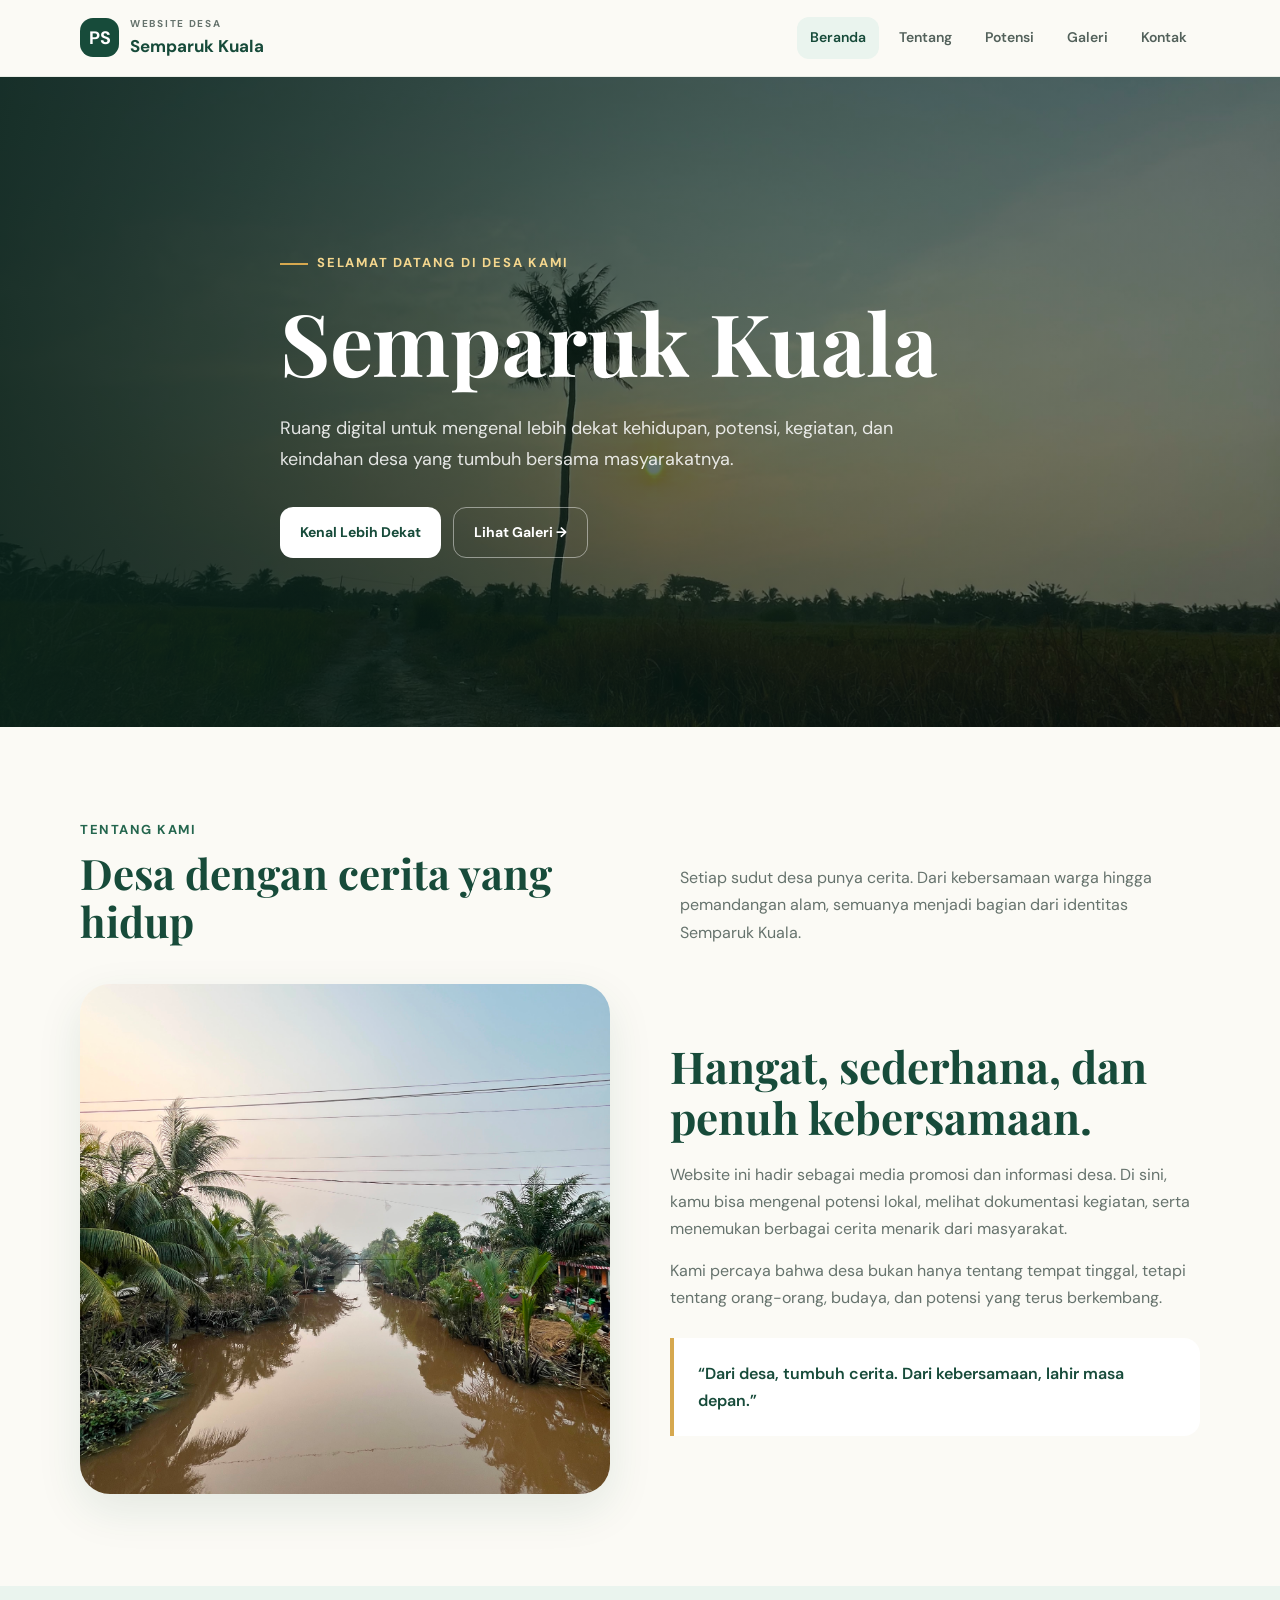
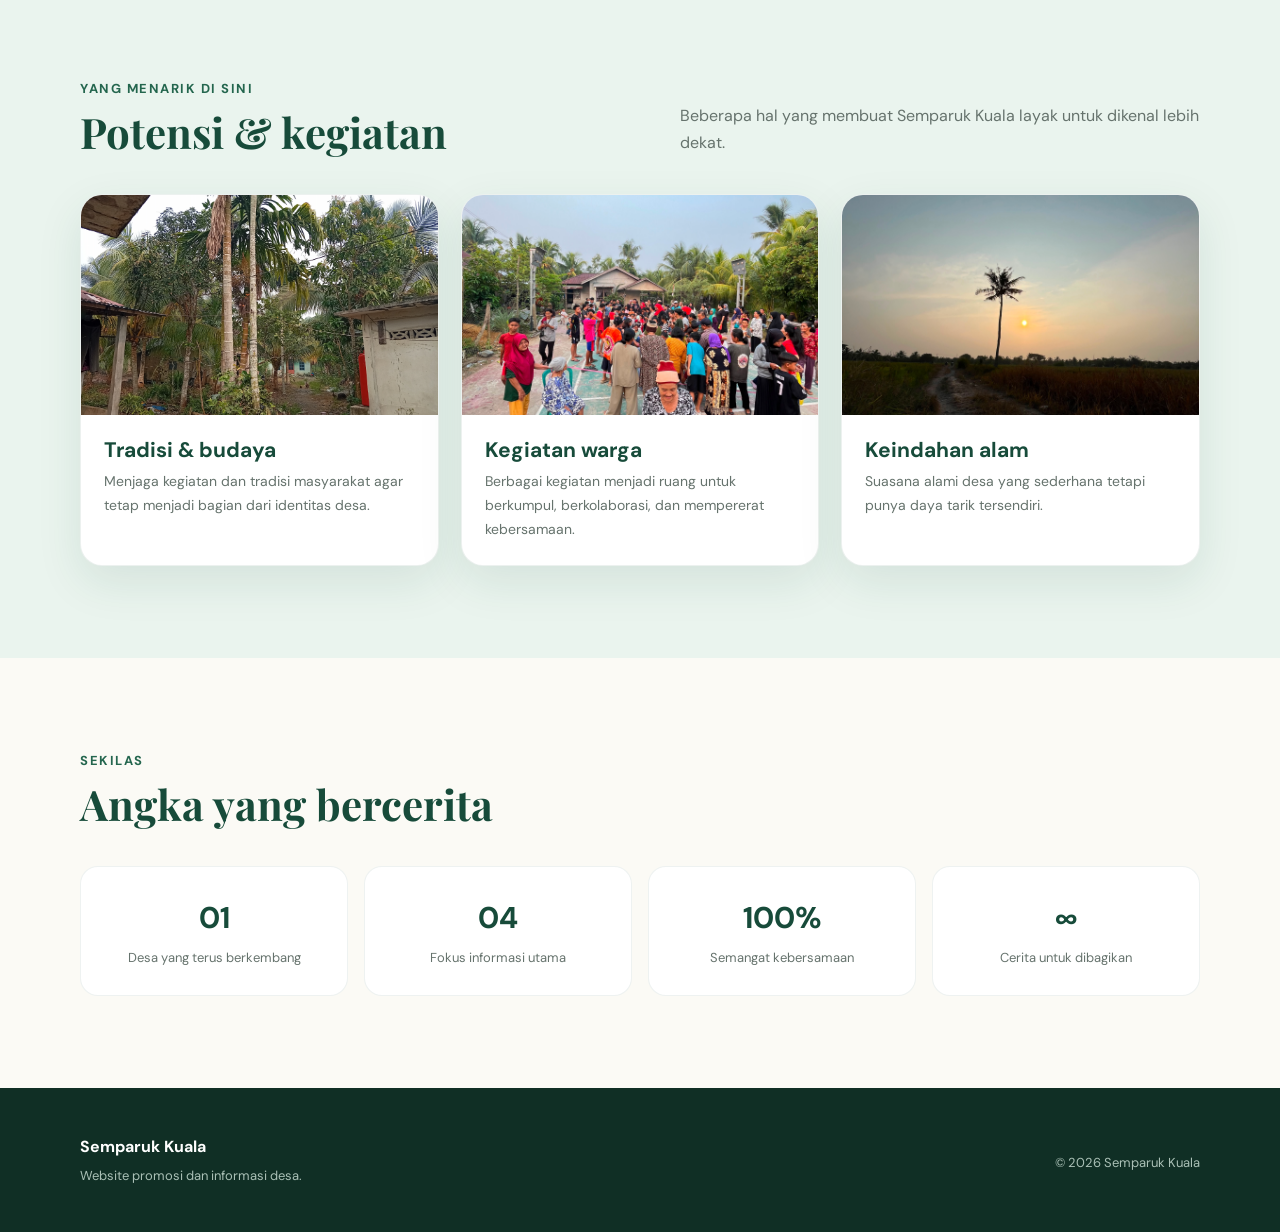
==== commit 3ba3f865: "Add files via upload" ====
--- a/index.html
+++ b/index.html
@@ -1,1758 +1,46 @@
 <!DOCTYPE html>
 <html lang="id">
 <head>
-  <meta charset="UTF-8">
-  <meta name="viewport" content="width=device-width, initial-scale=1.0">
-  <meta name="description" content="Profil dan informasi Desa Semparuk Kuala, Kecamatan Semparuk, Kabupaten Sambas, Kalimantan Barat.">
-  <title>Semparuk Kuala — Profil Desa</title>
+<meta charset="UTF-8"><meta name="viewport" content="width=device-width, initial-scale=1.0">
+<title>Semparuk Kuala — Desa yang Penuh Cerita</title><link rel="stylesheet" href="style.css">
+</head>
+<body>
+<nav><div class="container nav-inner">
+<a class="brand" href="index.html"><span class="brand-mark">PS</span><span><small>Website Desa</small><strong>Semparuk Kuala</strong></span></a>
+<div class="nav-links"><a class="active" href="index.html">Beranda</a><a href="tentang.html">Tentang</a><a href="potensi.html">Potensi</a><a href="galeri.html">Galeri</a><a href="kontak.html">Kontak</a></div>
+</div></nav>
 
-  <style>
-    /* =========================================================
-       RESET & DASAR
-    ========================================================== */
-    *{
-      margin:0;
-      padding:0;
-      box-sizing:border-box;
-      scroll-behavior:smooth;
-    }
+<header class="hero"><div class="container hero-content">
+<div class="eyebrow">Selamat datang di desa kami</div>
+<h1>Semparuk Kuala</h1>
+<p>Ruang digital untuk mengenal lebih dekat kehidupan, potensi, kegiatan, dan keindahan desa yang tumbuh bersama masyarakatnya.</p>
+<div class="actions"><a class="btn btn-primary" href="tentang.html">Kenal Lebih Dekat</a><a class="btn btn-outline" href="galeri.html">Lihat Galeri →</a></div>
+</div></header>
 
-    :root{
-      --forest:#2f6f2f;
-      --forest-dark:#1f4f25;
-      --forest-deep:#173a1d;
-      --leaf:#5b8f3b;
-      --leaf-soft:#eef5e8;
-      --cream:#f8f8f2;
-      --cream-2:#f1f4e9;
-      --white:#ffffff;
-      --text:#23352a;
-      --text-soft:#68746b;
-      --line:#e2e7dc;
-      --gold:#c99b38;
-      --shadow:0 12px 32px rgba(28,63,30,.10);
-      --shadow-lg:0 22px 55px rgba(28,63,30,.14);
-      --radius:22px;
-    }
+<section class="section"><div class="container">
+<div class="section-head"><div><div class="kicker">Tentang kami</div><h2>Desa dengan cerita yang hidup</h2></div>
+<p>Setiap sudut desa punya cerita. Dari kebersamaan warga hingga pemandangan alam, semuanya menjadi bagian dari identitas Semparuk Kuala.</p></div>
+<div class="split">
+<img class="split-img" src="sungai.jpg" alt="Pemandangan sungai desa">
+<div class="text"><h2>Hangat, sederhana, dan penuh kebersamaan.</h2>
+<p>Website ini hadir sebagai media promosi dan informasi desa. Di sini, kamu bisa mengenal potensi lokal, melihat dokumentasi kegiatan, serta menemukan berbagai cerita menarik dari masyarakat.</p>
+<p>Kami percaya bahwa desa bukan hanya tentang tempat tinggal, tetapi tentang orang-orang, budaya, dan potensi yang terus berkembang.</p>
+<div class="quote">“Dari desa, tumbuh cerita. Dari kebersamaan, lahir masa depan.”</div>
+</div>
+</div></div></section>
 
-    body{
-      font-family:Arial, Helvetica, sans-serif;
-      color:var(--text);
-      background:
-        linear-gradient(180deg,#fbfcf8 0%,#f5f7ef 52%,#ffffff 100%);
-      overflow-x:hidden;
-    }
+<section class="section soft"><div class="container">
+<div class="section-head"><div><div class="kicker">Yang menarik di sini</div><h2>Potensi & kegiatan</h2></div><p>Beberapa hal yang membuat Semparuk Kuala layak untuk dikenal lebih dekat.</p></div>
+<div class="cards">
+<article class="card"><img class="card-img" src="pinang.jpg" alt="Kegiatan pinang"><div class="card-body"><h3>Tradisi & budaya</h3><p>Menjaga kegiatan dan tradisi masyarakat agar tetap menjadi bagian dari identitas desa.</p></div></article>
+<article class="card"><img class="card-img" src="lomba.jpg" alt="Kegiatan lomba"><div class="card-body"><h3>Kegiatan warga</h3><p>Berbagai kegiatan menjadi ruang untuk berkumpul, berkolaborasi, dan mempererat kebersamaan.</p></div></article>
+<article class="card"><img class="card-img" src="sunset.jpg" alt="Pemandangan matahari terbenam"><div class="card-body"><h3>Keindahan alam</h3><p>Suasana alami desa yang sederhana tetapi punya daya tarik tersendiri.</p></div></article>
+</div></div></section>
 
-    img{
-      display:block;
-      max-width:100%;
-    }
+<section class="section"><div class="container">
+<div class="section-head"><div><div class="kicker">Sekilas</div><h2>Angka yang bercerita</h2></div></div>
+<div class="stats"><div class="stat"><strong>01</strong><span>Desa yang terus berkembang</span></div><div class="stat"><strong>04</strong><span>Fokus informasi utama</span></div><div class="stat"><strong>100%</strong><span>Semangat kebersamaan</span></div><div class="stat"><strong>∞</strong><span>Cerita untuk dibagikan</span></div></div>
+</div></section>
 
-    a{
-      color:inherit;
-    }
-
-    button{
-      font:inherit;
-    }
-
-    .container{
-      width:min(1180px,92%);
-      margin:0 auto;
-    }
-
-    /* =========================================================
-       NAVBAR — SEDERHANA, VIBE DESA
-    ========================================================== */
-    header{
-      position:fixed;
-      z-index:1000;
-      top:12px;
-      left:50%;
-      transform:translateX(-50%);
-      width:min(1180px,94%);
-      display:flex;
-      align-items:center;
-      justify-content:space-between;
-      padding:9px 16px;
-      background:rgba(255,255,255,.96);
-      border:1px solid #edf0e8;
-      border-radius:16px;
-      box-shadow:0 8px 25px rgba(35,61,34,.08);
-    }
-
-    .brand-link{
-      width:46px;
-      height:46px;
-      display:grid;
-      place-items:center;
-      text-decoration:none;
-      border-radius:13px;
-      background:var(--forest);
-    }
-
-    .nav-links{
-      list-style:none;
-      display:flex;
-      align-items:center;
-      gap:4px;
-    }
-
-    .nav-links a{
-      text-decoration:none;
-      padding:10px 14px;
-      border-radius:9px;
-      color:#37443a;
-      font-size:13px;
-      font-weight:700;
-    }
-
-    .nav-links a:hover,
-    .nav-links a.active{
-      background:var(--leaf-soft);
-      color:var(--forest-dark);
-    }
-
-    .nav-toggle{
-      display:none;
-      border:0;
-      background:transparent;
-      color:var(--forest-dark);
-      cursor:pointer;
-    }
-
-    /* =========================================================
-       EFEK JUDUL MENGKILAT — DIPERTAHANKAN
-    ========================================================== */
-    .shiny-title{
-      background:
-        linear-gradient(
-          100deg,
-          var(--forest-dark) 22%,
-          var(--forest) 40%,
-          #d9efd0 50%,
-          var(--leaf) 60%,
-          var(--forest-dark) 78%
-        );
-      background-size:260% auto;
-      -webkit-background-clip:text;
-      background-clip:text;
-      -webkit-text-fill-color:transparent;
-      color:var(--forest-dark);
-      animation:shimmer 6s linear infinite;
-    }
-
-    @keyframes shimmer{
-      from{background-position:0% center}
-      to{background-position:260% center}
-    }
-
-    /* =========================================================
-       HERO
-    ========================================================== */
-    #beranda{
-      min-height:100vh;
-      padding:128px 0 68px;
-      display:flex;
-      align-items:center;
-      background:
-        radial-gradient(circle at 6% 14%,rgba(91,143,59,.09),transparent 24%),
-        radial-gradient(circle at 94% 18%,rgba(201,155,56,.06),transparent 18%);
-    }
-
-    .hero-grid{
-      display:grid;
-      grid-template-columns:1fr 1.02fr;
-      align-items:center;
-      gap:54px;
-    }
-
-    .welcome-label{
-      display:inline-block;
-      margin-bottom:11px;
-      color:var(--forest-dark);
-      font-size:15px;
-      font-weight:800;
-    }
-
-    .hero h1{
-      font-size:clamp(55px,7vw,94px);
-      line-height:.9;
-      letter-spacing:-4px;
-      font-weight:900;
-      margin-bottom:20px;
-      text-transform:uppercase;
-    }
-
-    .hero-desc{
-      max-width:620px;
-      color:var(--text-soft);
-      font-size:15px;
-      line-height:1.85;
-      margin-bottom:28px;
-    }
-
-    .hero-actions{
-      display:flex;
-      flex-wrap:wrap;
-      gap:12px;
-    }
-
-    .btn-primary,
-    .btn-secondary{
-      display:inline-flex;
-      align-items:center;
-      justify-content:center;
-      gap:9px;
-      min-height:46px;
-      padding:0 19px;
-      border-radius:9px;
-      text-decoration:none;
-      font-size:13px;
-      font-weight:800;
-      cursor:pointer;
-    }
-
-    .btn-primary{
-      background:var(--forest);
-      color:#fff;
-      border:1px solid var(--forest);
-    }
-
-    .btn-secondary{
-      background:#fff;
-      color:var(--forest-dark);
-      border:1px solid #cfd9ca;
-    }
-
-    .hero-image{
-      position:relative;
-      min-height:470px;
-      overflow:hidden;
-      border-radius:17px;
-      box-shadow:var(--shadow-lg);
-      border:1px solid #e0e6d9;
-      background:#dde7d8;
-    }
-
-    .hero-image img{
-      width:100%;
-      height:100%;
-      min-height:470px;
-      object-fit:cover;
-    }
-
-    .hero-image::after{
-      content:"";
-      position:absolute;
-      inset:0;
-      background:linear-gradient(180deg,transparent 42%,rgba(22,52,26,.72) 100%);
-      pointer-events:none;
-    }
-
-    .hero-caption{
-      position:absolute;
-      left:27px;
-      right:27px;
-      bottom:24px;
-      z-index:2;
-      color:#fff;
-    }
-
-    .hero-caption h3{
-      font-size:20px;
-      margin-bottom:7px;
-      font-weight:900;
-    }
-
-    .hero-caption p{
-      max-width:530px;
-      color:#edf4ec;
-      font-size:12px;
-      line-height:1.65;
-    }
-
-    /* =========================================================
-       QUICK INFO
-    ========================================================== */
-    .quick-wrap{
-      margin-top:-28px;
-      position:relative;
-      z-index:20;
-    }
-
-    .quick-grid{
-      display:grid;
-      grid-template-columns:repeat(4,1fr);
-      background:#fff;
-      border:1px solid #e2e7dc;
-      box-shadow:var(--shadow);
-      border-radius:18px;
-      overflow:hidden;
-    }
-
-    .quick-item{
-      min-height:110px;
-      padding:20px 22px;
-      display:flex;
-      gap:13px;
-      align-items:center;
-      border-right:1px solid var(--line);
-    }
-
-    .quick-item:last-child{border-right:0}
-
-    .quick-item h3{
-      font-size:14px;
-      font-weight:900;
-      margin-bottom:5px;
-    }
-
-    .quick-item p{
-      color:var(--text-soft);
-      font-size:12px;
-      line-height:1.5;
-    }
-
-    /* =========================================================
-       IKON PREMIUM — BUKAN CARD TRANSPARAN
-    ========================================================== */
-    .icon-badge{
-      width:52px;
-      height:52px;
-      flex:0 0 52px;
-      display:grid;
-      place-items:center;
-      border-radius:15px;
-      color:#fff;
-      background:linear-gradient(145deg,var(--forest),#6d9f4c);
-      box-shadow:0 10px 18px rgba(47,111,47,.20);
-    }
-
-    .icon-badge.gold{
-      background:linear-gradient(145deg,#b78422,#ddbf6b);
-      box-shadow:0 10px 18px rgba(183,132,34,.20);
-    }
-
-    .icon-badge.dark{
-      background:linear-gradient(145deg,#1d4730,#376d48);
-    }
-
-    .icon-badge svg{
-      width:25px;
-      height:25px;
-    }
-
-    /* =========================================================
-       SECTION UMUM
-    ========================================================== */
-    section{
-      padding:96px 0;
-    }
-
-    .section-head{
-      max-width:760px;
-      margin:0 auto 42px;
-      text-align:center;
-    }
-
-    .section-label{
-      display:inline-block;
-      margin-bottom:10px;
-      color:var(--forest);
-      font-size:11px;
-      font-weight:900;
-      letter-spacing:2px;
-      text-transform:uppercase;
-    }
-
-    .section-title{
-      font-size:clamp(36px,5vw,56px);
-      line-height:1;
-      letter-spacing:-2px;
-      font-weight:900;
-      text-transform:uppercase;
-    }
-
-    .section-desc{
-      margin-top:14px;
-      color:var(--text-soft);
-      font-size:14px;
-      line-height:1.9;
-    }
-
-    /* =========================================================
-       TENTANG DESA
-    ========================================================== */
-    #tentang{
-      background:#fff;
-      border-top:1px solid #edf0e8;
-      border-bottom:1px solid #edf0e8;
-    }
-
-    .about-layout{
-      display:grid;
-      grid-template-columns:.9fr 1.1fr;
-      gap:48px;
-      align-items:center;
-    }
-
-    .about-photo{
-      min-height:430px;
-      overflow:hidden;
-      border-radius:17px;
-      border:1px solid #e0e6d9;
-      box-shadow:var(--shadow);
-    }
-
-    .about-photo img{
-      width:100%;
-      height:430px;
-      object-fit:cover;
-    }
-
-    .about-copy h3{
-      margin-bottom:14px;
-      font-size:30px;
-      font-weight:900;
-    }
-
-    .about-copy p{
-      color:var(--text-soft);
-      font-size:14px;
-      line-height:1.95;
-      margin-top:14px;
-    }
-
-    .mini-info{
-      display:grid;
-      grid-template-columns:repeat(4,1fr);
-      gap:12px;
-      margin-top:28px;
-    }
-
-    .mini-box{
-      padding:15px 12px;
-      background:var(--cream);
-      border:1px solid #e4e8df;
-      border-radius:12px;
-      box-shadow:0 5px 14px rgba(31,79,37,.04);
-    }
-
-    .mini-box strong{
-      display:block;
-      font-size:12px;
-      margin-bottom:4px;
-    }
-
-    .mini-box span{
-      font-size:11px;
-      color:var(--text-soft);
-      line-height:1.4;
-    }
-
-    /* =========================================================
-       POTENSI
-    ========================================================== */
-    #potensi{
-      background:
-        linear-gradient(180deg,#f4f7ee 0%,#eef5e8 100%);
-    }
-
-    .cards-grid{
-      display:grid;
-      grid-template-columns:repeat(3,1fr);
-      gap:18px;
-    }
-
-    .feature-card{
-      padding:28px 24px 26px;
-      background:#fff;
-      border:1px solid #e1e7db;
-      border-radius:18px;
-      box-shadow:0 8px 24px rgba(37,72,35,.06);
-      position:relative;
-    }
-
-    .feature-card::after{
-      content:"";
-      display:block;
-      width:42px;
-      height:2px;
-      margin-top:20px;
-      border-radius:5px;
-      background:var(--forest);
-      opacity:.22;
-    }
-
-    .feature-card h3{
-      font-size:18px;
-      font-weight:900;
-      margin:17px 0 9px;
-    }
-
-    .feature-card p{
-      color:var(--text-soft);
-      font-size:13px;
-      line-height:1.8;
-    }
-
-    /* =========================================================
-       GALERI
-    ========================================================== */
-    #galeri{
-      background:#fff;
-    }
-
-    .filter-tabs{
-      display:flex;
-      justify-content:center;
-      flex-wrap:wrap;
-      gap:8px;
-      margin-bottom:25px;
-    }
-
-    .filter-btn{
-      border:1px solid #d5ded0;
-      background:#f7f9f4;
-      color:#5b665d;
-      padding:9px 16px;
-      border-radius:999px;
-      font-size:12px;
-      font-weight:800;
-      cursor:pointer;
-    }
-
-    .filter-btn.active,
-    .filter-btn:hover{
-      background:var(--forest);
-      border-color:var(--forest);
-      color:#fff;
-    }
-
-    .gallery-grid{
-      display:grid;
-      grid-template-columns:repeat(4,1fr);
-      gap:14px;
-    }
-
-    .gallery-card{
-      position:relative;
-      height:245px;
-      overflow:hidden;
-      border-radius:14px;
-      background:#e6ebdf;
-      border:1px solid #e0e5da;
-      cursor:pointer;
-    }
-
-    .gallery-card.featured{
-      grid-column:span 2;
-      grid-row:span 2;
-      height:504px;
-    }
-
-    .gallery-card img{
-      width:100%;
-      height:100%;
-      object-fit:cover;
-    }
-
-    .gallery-overlay{
-      position:absolute;
-      inset:0;
-      display:flex;
-      flex-direction:column;
-      justify-content:flex-end;
-      padding:18px;
-      color:#fff;
-      background:linear-gradient(180deg,transparent 32%,rgba(16,41,20,.78) 100%);
-    }
-
-    .gallery-overlay span{
-      color:#d8edc9;
-      font-size:9px;
-      font-weight:900;
-      letter-spacing:1.6px;
-      text-transform:uppercase;
-      margin-bottom:5px;
-    }
-
-    .gallery-overlay h3{
-      font-size:15px;
-      line-height:1.25;
-      font-weight:900;
-    }
-
-    .gallery-overlay p{
-      margin-top:4px;
-      color:#edf2eb;
-      font-size:11px;
-      line-height:1.5;
-    }
-
-    /* =========================================================
-       DOKUMENTER
-    ========================================================== */
-    #video-section{
-      background:var(--cream);
-      border-top:1px solid #e9ede4;
-      border-bottom:1px solid #e9ede4;
-    }
-
-    .video-list{
-      display:flex;
-      flex-direction:column;
-      gap:22px;
-    }
-
-    .video-box{
-      display:grid;
-      grid-template-columns:1.05fr .95fr;
-      overflow:hidden;
-      border:1px solid #e1e7db;
-      border-radius:18px;
-      background:#fff;
-      box-shadow:var(--shadow);
-    }
-
-    .video-box.reverse{
-      grid-template-columns:.95fr 1.05fr;
-    }
-
-    .video-player{
-      min-height:360px;
-      position:relative;
-      background:#102a16;
-    }
-
-    .video-player video{
-      width:100%;
-      height:100%;
-      object-fit:cover;
-      display:none;
-    }
-
-    .video-poster{
-      position:absolute;
-      inset:0;
-      display:flex;
-      flex-direction:column;
-      align-items:center;
-      justify-content:center;
-      cursor:pointer;
-      background:
-        linear-gradient(145deg,rgba(41,93,38,.96),rgba(86,135,54,.86)),
-        #285c2b;
-      color:#fff;
-    }
-
-    .play-circle{
-      width:74px;
-      height:74px;
-      display:grid;
-      place-items:center;
-      border-radius:50%;
-      background:#fff;
-      color:var(--forest);
-      font-size:24px;
-      box-shadow:0 13px 30px rgba(0,0,0,.16);
-    }
-
-    .video-poster p{
-      margin-top:13px;
-      font-size:13px;
-      font-weight:900;
-    }
-
-    .video-details{
-      padding:40px;
-      display:flex;
-      flex-direction:column;
-      justify-content:center;
-    }
-
-    .video-badge{
-      width:max-content;
-      padding:6px 10px;
-      border-radius:999px;
-      background:var(--leaf-soft);
-      color:var(--forest);
-      font-size:10px;
-      letter-spacing:1px;
-      font-weight:900;
-      margin-bottom:13px;
-    }
-
-    .video-details h3{
-      font-size:28px;
-      line-height:1.2;
-      font-weight:900;
-      margin-bottom:12px;
-    }
-
-    .video-details p{
-      color:var(--text-soft);
-      font-size:13px;
-      line-height:1.85;
-      margin-bottom:20px;
-    }
-
-    /* =========================================================
-       KONTAK
-    ========================================================== */
-    #kontak{
-      background:#fff;
-    }
-
-    .contact-grid{
-      display:grid;
-      grid-template-columns:1fr 1fr;
-      gap:18px;
-    }
-
-    .contact-card{
-      padding:30px;
-      background:#fff;
-      border:1px solid #e0e6d9;
-      border-radius:17px;
-      box-shadow:var(--shadow);
-    }
-
-    .contact-card.highlight{
-      background:linear-gradient(145deg,#f2f7ec,#e8f2e0);
-    }
-
-    .contact-card h3{
-      font-size:25px;
-      font-weight:900;
-      margin-bottom:20px;
-    }
-
-    .contact-item{
-      display:flex;
-      gap:13px;
-      padding:16px 0;
-      border-bottom:1px solid #ecf0e9;
-    }
-
-    .contact-item:last-child{
-      border-bottom:0;
-    }
-
-    .contact-item strong{
-      display:block;
-      font-size:13px;
-      margin-bottom:4px;
-    }
-
-    .contact-item p,
-    .contact-item a{
-      font-size:13px;
-      color:var(--text-soft);
-      line-height:1.6;
-      text-decoration:none;
-    }
-
-    .contact-item a:hover{
-      color:var(--forest);
-      text-decoration:underline;
-    }
-
-    .contact-copy{
-      color:var(--text-soft);
-      font-size:14px;
-      line-height:1.9;
-      margin-bottom:24px;
-    }
-
-    /* =========================================================
-       FOOTER
-    ========================================================== */
-    footer{
-      padding:34px 0 20px;
-      background:var(--forest-deep);
-      color:#fff;
-    }
-
-    .footer-row{
-      display:flex;
-      justify-content:space-between;
-      gap:24px;
-      align-items:flex-end;
-    }
-
-    .footer-title{
-      font-size:22px;
-      font-weight:900;
-      letter-spacing:1px;
-    }
-
-    .footer-title span{
-      color:#cfe8bc;
-    }
-
-    .footer-sub{
-      margin-top:7px;
-      color:#bbcabd;
-      font-size:12px;
-      line-height:1.5;
-    }
-
-    .footer-copy{
-      color:#9eb2a2;
-      font-size:11px;
-      text-align:right;
-      line-height:1.6;
-    }
-
-    /* =========================================================
-       MODAL GALERI
-    ========================================================== */
-    .modal{
-      display:none;
-      position:fixed;
-      inset:0;
-      z-index:4000;
-      align-items:center;
-      justify-content:center;
-      padding:18px;
-      background:rgba(11,27,13,.82);
-    }
-
-    .modal.active{
-      display:flex;
-    }
-
-    .modal-content{
-      position:relative;
-      width:min(920px,100%);
-      overflow:hidden;
-      border-radius:16px;
-      background:#fff;
-      box-shadow:0 25px 70px rgba(0,0,0,.24);
-    }
-
-    .modal-content img{
-      width:100%;
-      max-height:70vh;
-      object-fit:contain;
-      background:#111;
-    }
-
-    .modal-info{
-      padding:20px;
-    }
-
-    .modal-info h3{
-      font-size:20px;
-      font-weight:900;
-    }
-
-    .modal-info p{
-      margin-top:7px;
-      color:var(--text-soft);
-      font-size:13px;
-      line-height:1.7;
-    }
-
-    .close-modal{
-      position:absolute;
-      z-index:2;
-      top:13px;
-      right:13px;
-      width:40px;
-      height:40px;
-      border:0;
-      border-radius:50%;
-      background:#fff;
-      color:var(--forest-dark);
-      font-size:24px;
-      cursor:pointer;
-      box-shadow:0 5px 16px rgba(0,0,0,.14);
-    }
-
-
-    /* Font informasi: tegak/bersambung tetapi tetap mudah dibaca */
-    .info-script,
-    .mini-box span,
-    .quick-item p,
-    .contact-item p,
-    .contact-item a,
-    .hero-caption p,
-    .section-desc,
-    .hero-desc{
-      font-family:"Segoe Print","Bradley Hand","Comic Sans MS",cursive;
-      letter-spacing:.1px;
-    }
-
-    /* Judul dibuat lebih tebal dan dominan */
-    h1, h2, h3,
-    .hero h1,
-    .section-title,
-    .about-copy h3,
-    .feature-card h3,
-    .video-details h3,
-    .contact-card h3,
-    .footer-title{
-      font-weight:950;
-      -webkit-text-stroke:.25px currentColor;
-    }
-
-    .section-title{
-      text-shadow:0 1px 0 rgba(23,58,29,.05);
-    }
-
-    .hero h1{
-      text-shadow:0 2px 0 rgba(23,58,29,.04);
-    }
-
-    /* =========================================================
-       RESPONSIVE
-    ========================================================== */
-    @media (max-width:1050px){
-      .hero-grid{
-        grid-template-columns:1fr;
-        gap:34px;
-      }
-
-      .hero-image,
-      .hero-image img{
-        min-height:420px;
-      }
-
-      .quick-grid{
-        grid-template-columns:repeat(2,1fr);
-      }
-
-      .quick-item:nth-child(2){
-        border-right:0;
-      }
-
-      .about-layout{
-        grid-template-columns:1fr;
-      }
-
-      .cards-grid{
-        grid-template-columns:repeat(2,1fr);
-      }
-
-      .gallery-grid{
-        grid-template-columns:repeat(3,1fr);
-      }
-
-      .video-box,
-      .video-box.reverse{
-        grid-template-columns:1fr;
-      }
-    }
-
-    @media (max-width:800px){
-      header{
-        padding:8px 12px;
-      }
-
-      .nav-toggle{
-        display:block;
-      }
-
-      .nav-links{
-        position:absolute;
-        top:63px;
-        left:0;
-        right:0;
-        display:none;
-        flex-direction:column;
-        align-items:stretch;
-        padding:9px;
-        background:#fff;
-        border:1px solid #e4e9df;
-        border-radius:14px;
-        box-shadow:var(--shadow);
-      }
-
-      .nav-links.show{
-        display:flex;
-      }
-
-      .nav-links a{
-        display:block;
-        text-align:left;
-      }
-
-      #beranda{
-        padding-top:112px;
-      }
-
-      .hero h1{
-        font-size:55px;
-        letter-spacing:-2.5px;
-      }
-
-      .mini-info{
-        grid-template-columns:repeat(2,1fr);
-      }
-
-      .gallery-grid{
-        grid-template-columns:repeat(2,1fr);
-      }
-
-      .gallery-card.featured{
-        grid-column:span 2;
-        grid-row:auto;
-        height:330px;
-      }
-
-      .contact-grid{
-        grid-template-columns:1fr;
-      }
-
-      .footer-row{
-        flex-direction:column;
-        align-items:flex-start;
-      }
-
-      .footer-copy{
-        text-align:left;
-      }
-    }
-
-    @media (max-width:560px){
-      .icon-badge{width:50px;height:50px;flex-basis:50px}
-
-      section{
-        padding:72px 0;
-      }
-
-      .container{
-        width:91%;
-      }
-
-      .quick-grid{
-        grid-template-columns:1fr;
-      }
-
-      .quick-item{
-        border-right:0;
-        border-bottom:1px solid var(--line);
-      }
-
-      .quick-item:last-child{
-        border-bottom:0;
-      }
-
-      .cards-grid{
-        grid-template-columns:1fr;
-      }
-
-      .gallery-grid{
-        grid-template-columns:1fr;
-      }
-
-      .gallery-card.featured{
-        grid-column:span 1;
-        height:285px;
-      }
-
-      .gallery-card{
-        height:230px;
-      }
-
-      .hero-image,
-      .hero-image img{
-        min-height:350px;
-      }
-
-      .video-player{
-        min-height:300px;
-      }
-
-      .video-details{
-        padding:26px;
-      }
-
-      .section-title{
-        font-size:38px;
-      }
-    }
-  </style>
-</head>
-
-<body>
-
-  <!-- ===================================================== NAVBAR -->
-  <header id="mainHeader">
-    <a href="#beranda" class="brand-link" aria-label="Beranda">
-      <svg width="24" height="24" viewBox="0 0 24 24" fill="none" stroke="#fff" stroke-width="2.4" stroke-linecap="round" stroke-linejoin="round">
-        <path d="M3 10.5 12 3l9 7.5V20a1 1 0 0 1-1 1h-5v-6H9v6H4a1 1 0 0 1-1-1z"/>
-      </svg>
-    </a>
-
-    <button class="nav-toggle" id="navToggle" aria-label="Buka menu">
-      <svg width="25" height="25" viewBox="0 0 24 24" fill="none" stroke="currentColor" stroke-width="2.2" stroke-linecap="round">
-        <line x1="4" y1="7" x2="20" y2="7"/>
-        <line x1="4" y1="12" x2="20" y2="12"/>
-        <line x1="4" y1="17" x2="20" y2="17"/>
-      </svg>
-    </button>
-
-    <ul class="nav-links" id="navLinks">
-      <li><a href="#beranda" class="active">Beranda</a></li>
-      <li><a href="#tentang">Tentang</a></li>
-      <li><a href="#potensi">Potensi</a></li>
-      <li><a href="#galeri">Galeri</a></li>
-      <li><a href="#video-section">Dokumenter</a></li>
-      <li><a href="#kontak">Kontak</a></li>
-    </ul>
-  </header>
-
-  <!-- ===================================================== HERO -->
-  <section id="beranda" class="hero">
-    <div class="container hero-grid">
-      <div>
-        <span class="welcome-label">Selamat datang di Desa</span>
-
-        <h1 class="shiny-title">SEMPARUK<br>KUALA</h1>
-
-        <p class="hero-desc">
-          Selamat datang di Desa Semparuk Kuala, sebuah desa yang menyimpan keindahan
-          alam, kehidupan masyarakat yang hangat, serta berbagai potensi yang tumbuh
-          dari tanah, air, tradisi dan semangat kebersamaan. Mari mengenal lebih dekat
-          cerita dan kehidupan desa yang sederhana namun penuh makna.
-        </p>
-
-        <div class="hero-actions">
-          <a href="#galeri" class="btn-primary">
-            Jelajahi Desa
-            <svg width="17" height="17" viewBox="0 0 24 24" fill="none" stroke="currentColor" stroke-width="2.5">
-              <path d="M5 12h14"/><path d="m13 6 6 6-6 6"/>
-            </svg>
-          </a>
-
-          <a href="#video-section" class="btn-secondary">
-            <svg width="16" height="16" viewBox="0 0 24 24" fill="currentColor">
-              <path d="m8 5 11 7-11 7V5z"/>
-            </svg>
-            Tonton Dokumenter
-          </a>
-        </div>
-      </div>
-
-      <div class="hero-image">
-        <img src="masjid.jpg" alt="Masjid Semparuk Kuala saat senja">
-        <div class="hero-caption">
-          <h3>Kehidupan Desa yang Hangat</h3>
-          <p>
-            Alam, kegiatan masyarakat, dan ruang kebersamaan menjadi bagian dari
-            keseharian warga Semparuk Kuala.
-          </p>
-        </div>
-      </div>
-    </div>
-  </section>
-
-  <!-- ===================================================== QUICK INFO -->
-  <div class="container quick-wrap">
-    <div class="quick-grid">
-      <div class="quick-item">
-        <div class="icon-badge">
-          <svg viewBox="0 0 24 24" fill="none" stroke="currentColor" stroke-width="2">
-            <path d="M12 21s7-6.1 7-12a7 7 0 1 0-14 0c0 5.9 7 12 7 12Z"/>
-            <circle cx="12" cy="9" r="2.2"/>
-          </svg>
-        </div>
-        <div>
-          <h3>Lokasi Strategis</h3>
-          <p>Kec. Semparuk<br>Kab. Sambas</p>
-        </div>
-      </div>
-
-      <div class="quick-item">
-        <div class="icon-badge">
-          <svg viewBox="0 0 24 24" fill="none" stroke="currentColor" stroke-width="2" stroke-linecap="round">
-            <path d="M12 20V5"/>
-            <path d="M12 8c-3-1.8-5.5-1.8-7 0 1 2.8 3.3 4.2 7 4"/>
-            <path d="M12 8c3-1.8 5.5-1.8 7 0-1 2.8-3.3 4.2-7 4"/>
-          </svg>
-        </div>
-        <div>
-          <h3>Alam Subur</h3>
-          <p>Pertanian, perairan<br>dan lingkungan hijau</p>
-        </div>
-      </div>
-
-      <div class="quick-item">
-        <div class="icon-badge dark">
-          <svg viewBox="0 0 24 24" fill="none" stroke="currentColor" stroke-width="2">
-            <circle cx="9" cy="8" r="3"/>
-            <circle cx="17" cy="9" r="2.5"/>
-            <path d="M3 19a6 6 0 0 1 12 0M14 19a5 5 0 0 1 7 0"/>
-          </svg>
-        </div>
-        <div>
-          <h3>Masyarakat Harmonis</h3>
-          <p>Gotong royong &<br>kebersamaan warga</p>
-        </div>
-      </div>
-
-      <div class="quick-item">
-        <div class="icon-badge gold">
-          <svg viewBox="0 0 24 24" fill="none" stroke="currentColor" stroke-width="2">
-            <path d="M12 3v18M7 7c1.6-1.2 3-1.4 5 0 2-1.4 3.4-1.2 5 0"/>
-            <path d="M7 17c1.6-1.2 3-1.4 5 0 2-1.4 3.4-1.2 5 0"/>
-          </svg>
-        </div>
-        <div>
-          <h3>Potensi Berkembang</h3>
-          <p>Menuju desa yang<br>lebih maju</p>
-        </div>
-      </div>
-    </div>
-  </div>
-
-  <!-- ===================================================== TENTANG -->
-  <section id="tentang">
-    <div class="container">
-      <div class="section-head">
-        <span class="section-label">Tentang Desa</span>
-        <h2 class="section-title shiny-title">SEMPARUK KUALA</h2>
-        <p class="section-desc">
-          Mengenal wilayah, suasana, masyarakat, dan identitas Desa Semparuk Kuala
-          secara lebih dekat.
-        </p>
-      </div>
-
-      <div class="about-layout">
-        <div class="about-photo">
-          <img src="sungai.jpg" alt="Sungai dan lingkungan hijau Semparuk Kuala">
-        </div>
-
-        <div class="about-copy">
-          <h3 class="shiny-title">Harmoni Alam & Kehidupan</h3>
-
-          <p>
-            Semparuk Kuala merupakan bagian dari Kecamatan Semparuk, Kabupaten Sambas,
-            Kalimantan Barat. Suasana desa dipengaruhi oleh hamparan hijau, perairan,
-            persawahan, permukiman dan aktivitas masyarakat yang berlangsung dari hari
-            ke hari.
-          </p>
-
-          <p>
-            Kehidupan desa juga tumbuh melalui hubungan sosial yang erat. Kegiatan
-            keagamaan, pendidikan, olahraga, perayaan masyarakat, serta kebiasaan saling
-            membantu menjadi ruang penting untuk menjaga rasa kekeluargaan dan semangat
-            bersama.
-          </p>
-
-          <div class="mini-info">
-            <div class="mini-box">
-              <strong>Kecamatan</strong>
-              <span>Semparuk</span>
-            </div>
-            <div class="mini-box">
-              <strong>Kabupaten</strong>
-              <span>Sambas</span>
-            </div>
-            <div class="mini-box">
-              <strong>Provinsi</strong>
-              <span>Kalimantan Barat</span>
-            </div>
-            <div class="mini-box">
-              <strong>Karakter</strong>
-              <span>Perairan & Agrikultur</span>
-            </div>
-          </div>
-        </div>
-      </div>
-    </div>
-  </section>
-
-  <!-- ===================================================== POTENSI -->
-  <section id="potensi">
-    <div class="container">
-      <div class="section-head">
-        <span class="section-label">Kekayaan Lokal</span>
-        <h2 class="section-title shiny-title">KEUNGGULAN DESA</h2>
-        <p class="section-desc">
-          Berbagai potensi alam dan sosial yang dapat menjadi kekuatan penting bagi
-          perkembangan Semparuk Kuala.
-        </p>
-      </div>
-
-      <div class="cards-grid">
-        <article class="feature-card">
-          <div class="icon-badge">
-            <svg viewBox="0 0 24 24" fill="none" stroke="currentColor" stroke-width="2">
-              <path d="M4 20c4-8 8-12 16-16-1 8-5 12-16 16Z"/>
-              <path d="M8 16 6 22M12 13 11 21"/>
-            </svg>
-          </div>
-          <h3>Pertanian & Persawahan</h3>
-          <p>
-            Hamparan persawahan menjadi bagian penting dari lanskap desa sekaligus
-            mendukung kehidupan dan sumber pangan masyarakat.
-          </p>
-        </article>
-
-        <article class="feature-card">
-          <div class="icon-badge dark">
-            <svg viewBox="0 0 24 24" fill="none" stroke="currentColor" stroke-width="2">
-              <path d="M4 16c3-6 13-6 16 0"/>
-              <path d="M6 19c3-3 9-3 12 0"/>
-              <circle cx="9" cy="10" r="2"/>
-            </svg>
-          </div>
-          <h3>Perairan & Perikanan</h3>
-          <p>
-            Sungai dan kanal menjadi bagian dari kehidupan masyarakat serta
-            memperlihatkan karakter alami desa yang dekat dengan air.
-          </p>
-        </article>
-
-        <article class="feature-card">
-          <div class="icon-badge gold">
-            <svg viewBox="0 0 24 24" fill="none" stroke="currentColor" stroke-width="2">
-              <path d="M4 19h16M6 16h12M7 13h10M8 10h8M9 7h6"/>
-            </svg>
-          </div>
-          <h3>Pendidikan & Madrasah</h3>
-          <p>
-            Sarana pendidikan menjadi ruang penting untuk membangun pengetahuan,
-            karakter dan masa depan generasi muda.
-          </p>
-        </article>
-
-        <article class="feature-card">
-          <div class="icon-badge">
-            <svg viewBox="0 0 24 24" fill="none" stroke="currentColor" stroke-width="2">
-              <path d="M12 21a9 9 0 1 0 0-18 9 9 0 0 0 0 18Z"/>
-              <path d="M8 12h8M12 8v8"/>
-            </svg>
-          </div>
-          <h3>Gotong Royong</h3>
-          <p>
-            Berbagai kegiatan bersama menciptakan ruang untuk saling membantu,
-            menjaga kekompakan dan mempererat hubungan antarwarga.
-          </p>
-        </article>
-
-        <article class="feature-card">
-          <div class="icon-badge gold">
-            <svg viewBox="0 0 24 24" fill="none" stroke="currentColor" stroke-width="2">
-              <path d="M4 10h16v10H4z"/>
-              <path d="M3 10 5 5h14l2 5M8 14h3v3H8zM15 14h2"/>
-            </svg>
-          </div>
-          <h3>UMKM & Usaha Lokal</h3>
-          <p>
-            Keterampilan warga, produk kuliner dan usaha mandiri memiliki peluang
-            untuk ikut menguatkan ekonomi lokal desa.
-          </p>
-        </article>
-
-        <article class="feature-card">
-          <div class="icon-badge dark">
-            <svg viewBox="0 0 24 24" fill="none" stroke="currentColor" stroke-width="2">
-              <path d="M4 20h16M6 20v-8l6-4 6 4v8"/>
-              <path d="M9 20v-4h6v4M12 8V4M9 5h6"/>
-            </svg>
-          </div>
-          <h3>Budaya & Tradisi</h3>
-          <p>
-            Nilai kebersamaan dan tradisi masyarakat tetap menjadi bagian dari
-            identitas desa yang diwariskan lintas generasi.
-          </p>
-        </article>
-      </div>
-    </div>
-  </section>
-
-  <!-- ===================================================== GALERI -->
-  <section id="galeri">
-    <div class="container">
-      <div class="section-head">
-        <span class="section-label">Dokumentasi Desa</span>
-        <h2 class="section-title shiny-title">POTRET KEINDAHAN DESA</h2>
-        <p class="section-desc">
-          Kumpulan foto alam, fasilitas, dan aktivitas warga Semparuk Kuala.
-        </p>
-      </div>
-
-      <div class="filter-tabs">
-        <button class="filter-btn active" onclick="filterGallery('all',this)">Semua Foto</button>
-        <button class="filter-btn" onclick="filterGallery('alam',this)">Panorama Alam</button>
-        <button class="filter-btn" onclick="filterGallery('kegiatan',this)">Semarak Warga</button>
-        <button class="filter-btn" onclick="filterGallery('fasilitas',this)">Ikon & Fasilitas</button>
-      </div>
-
-      <div class="gallery-grid">
-        <div class="gallery-card featured" data-category="alam"
-             onclick="openModal('sungai.jpg','Aliran Sungai & Kanal Semparuk','Perairan yang menjadi bagian dari lingkungan dan keseharian masyarakat desa.')">
-          <img src="sungai.jpg" alt="Sungai Semparuk Kuala">
-          <div class="gallery-overlay">
-            <span>Panorama Alam</span>
-            <h3>Aliran Sungai & Kanal Semparuk</h3>
-            <p>Perairan, pepohonan hijau dan suasana desa yang tenang.</p>
-          </div>
-        </div>
-
-        <div class="gallery-card" data-category="fasilitas"
-             onclick="openModal('masjid.jpg','Masjid Semparuk Kuala','Salah satu ruang penting bagi kegiatan keagamaan dan kebersamaan masyarakat.')">
-          <img src="masjid.jpg" alt="Masjid Semparuk Kuala">
-          <div class="gallery-overlay">
-            <span>Ikon Desa</span>
-            <h3>Masjid Saat Senja</h3>
-            <p>Simbol kehidupan spiritual dan kebersamaan warga.</p>
-          </div>
-        </div>
-
-        <div class="gallery-card" data-category="alam"
-             onclick="openModal('pinang.jpg','Pekarangan Kelapa & Pinang','Vegetasi hijau yang menciptakan suasana khas pedesaan.')">
-          <img src="pinang.jpg" alt="Kelapa dan pinang">
-          <div class="gallery-overlay">
-            <span>Panorama Alam</span>
-            <h3>Pekarangan Kelapa & Pinang</h3>
-            <p>Suasana hijau khas lingkungan desa.</p>
-          </div>
-        </div>
-
-        <div class="gallery-card" data-category="alam"
-             onclick="openModal('sunset.jpg','Siluet Senja di Persawahan','Cahaya senja di sekitar persawahan dan pepohonan.')">
-          <img src="sunset.jpg" alt="Senja di persawahan">
-          <div class="gallery-overlay">
-            <span>Panorama Alam</span>
-            <h3>Siluet Senja di Persawahan</h3>
-            <p>Ketenangan alam desa dalam cahaya penghujung hari.</p>
-          </div>
-        </div>
-
-        <div class="gallery-card" data-category="kegiatan"
-             onclick="openModal('lomba.jpg','Keseruan Lomba Tradisional','Kegiatan yang mempertemukan warga dalam suasana meriah.')">
-          <img src="lomba.jpg" alt="Lomba tradisional">
-          <div class="gallery-overlay">
-            <span>Semarak Warga</span>
-            <h3>Keseruan Lomba Tradisional</h3>
-            <p>Antusiasme masyarakat dalam momen kebersamaan.</p>
-          </div>
-        </div>
-
-        <div class="gallery-card" data-category="kegiatan"
-             onclick="openModal('anak.jpg','Generasi Ceria Desa','Keceriaan generasi muda dalam lingkungan yang hangat.')">
-          <img src="anak.jpg" alt="Anak-anak desa">
-          <div class="gallery-overlay">
-            <span>Semarak Warga</span>
-            <h3>Generasi Ceria Desa</h3>
-            <p>Masa kecil, permainan dan kebersamaan.</p>
-          </div>
-        </div>
-
-        <div class="gallery-card" data-category="fasilitas"
-             onclick="openModal('madrasah.jpg','Sarana Pendidikan Al-Hidayah','Ruang belajar dan tumbuh bagi generasi penerus desa.')">
-          <img src="madrasah.jpg" alt="Madrasah Al-Hidayah">
-          <div class="gallery-overlay">
-            <span>Fasilitas Desa</span>
-            <h3>Sarana Pendidikan Al-Hidayah</h3>
-            <p>Tempat belajar dan membangun karakter.</p>
-          </div>
-        </div>
-
-        <div class="gallery-card" data-category="kegiatan"
-             onclick="openModal('penonton.jpg','Kebersamaan & Dukungan Warga','Warga berkumpul untuk menyaksikan dan mendukung kegiatan desa.')">
-          <img src="penonton.jpg" alt="Warga menyaksikan kegiatan">
-          <div class="gallery-overlay">
-            <span>Semarak Warga</span>
-            <h3>Kebersamaan & Dukungan Warga</h3>
-            <p>Guyub, hangat dan penuh semangat.</p>
-          </div>
-        </div>
-
-        <div class="gallery-card" data-category="kegiatan"
-             onclick="openModal('pemuda.jpg','Pemuda & Olahraga Desa','Kegiatan yang membangun sportivitas dan kekompakan.')">
-          <img src="pemuda.jpg" alt="Pemuda desa">
-          <div class="gallery-overlay">
-            <span>Semarak Warga</span>
-            <h3>Pemuda & Olahraga Desa</h3>
-            <p>Semangat generasi muda dalam kegiatan bersama.</p>
-          </div>
-        </div>
-
-        <div class="gallery-card" data-category="kegiatan"
-             onclick="openModal('teras.jpg','Canda Tawa Suasana Teras','Ruang sederhana untuk berbincang dan beristirahat bersama.')">
-          <img src="teras.jpg" alt="Suasana teras rumah">
-          <div class="gallery-overlay">
-            <span>Semarak Warga</span>
-            <h3>Canda Tawa Suasana Teras</h3>
-            <p>Kehangatan interaksi sehari-hari.</p>
-          </div>
-        </div>
-
-        <div class="gallery-card" data-category="kegiatan"
-             onclick="openModal('matatertutup.jpg','Semarak Lomba Mata Tertutup','Suasana penuh tawa dalam kegiatan lomba rakyat.')">
-          <img src="matatertutup.jpg" alt="Lomba mata tertutup">
-          <div class="gallery-overlay">
-            <span>Semarak Warga</span>
-            <h3>Semarak Lomba Mata Tertutup</h3>
-            <p>Keceriaan sederhana yang menyatukan masyarakat.</p>
-          </div>
-        </div>
-      </div>
-    </div>
-  </section>
-
-  <!-- ===================================================== DOKUMENTER -->
-  <section id="video-section">
-    <div class="container">
-      <div class="section-head">
-        <span class="section-label">Dokumenter Desa</span>
-        <h2 class="section-title shiny-title">MENYUSURI KEINDAHAN DESA</h2>
-        <p class="section-desc">
-          Saksikan suasana senja, persawahan, sungai dan lingkungan hijau Semparuk Kuala.
-        </p>
-      </div>
-
-      <div class="video-list">
-        <div class="video-box">
-          <div class="video-player">
-            <video id="videoSunset" controls>
-              <source src="sunset.mp4" type="video/mp4">
-              Browser Anda tidak mendukung video.
-            </video>
-            <div class="video-poster" id="posterSunset"
-                 onclick="playVideo('videoSunset','posterSunset')">
-              <div class="play-circle">▶</div>
-              <p>Putar Dokumenter Senja</p>
-            </div>
-          </div>
-
-          <div class="video-details">
-            <span class="video-badge">DOKUMENTER • PESONA SENJA</span>
-            <h3>Keindahan Senja di Desa</h3>
-            <p>
-              Nikmati suasana sore ketika cahaya matahari berubah hangat dan
-              menyentuh persawahan serta lingkungan hijau Semparuk Kuala.
-            </p>
-            <button class="btn-primary" onclick="playVideo('videoSunset','posterSunset')">
-              ▶ Tonton Video Sunset
-            </button>
-          </div>
-        </div>
-
-        <div class="video-box reverse">
-          <div class="video-details">
-            <span class="video-badge">DOKUMENTER • PERAIRAN</span>
-            <h3>Kehidupan di Sekitar Sungai</h3>
-            <p>
-              Lihat lebih dekat suasana sungai dan kanal yang menjadi bagian
-              dari lingkungan serta kehidupan masyarakat desa.
-            </p>
-            <button class="btn-primary" onclick="playVideo('videoSungai','posterSungai')">
-              ▶ Tonton Video Sungai
-            </button>
-          </div>
-
-          <div class="video-player">
-            <video id="videoSungai" controls>
-              <source src="sungai.mp4" type="video/mp4">
-              Browser Anda tidak mendukung video.
-            </video>
-            <div class="video-poster" id="posterSungai"
-                 onclick="playVideo('videoSungai','posterSungai')">
-              <div class="play-circle">▶</div>
-              <p>Putar Dokumenter Sungai</p>
-            </div>
-          </div>
-        </div>
-      </div>
-    </div>
-  </section>
-
-  <!-- ===================================================== KONTAK -->
-  <section id="kontak">
-    <div class="container">
-      <div class="section-head">
-        <span class="section-label">Informasi Desa</span>
-        <h2 class="section-title shiny-title">HUBUNGI KAMI</h2>
-        <p class="section-desc">
-          Informasi singkat untuk mengenal lokasi dan komunikasi Desa Semparuk Kuala.
-        </p>
-      </div>
-
-      <div class="contact-grid">
-        <div class="contact-card">
-          <h3>Pusat Informasi Desa</h3>
-
-          <div class="contact-item">
-            <div class="icon-badge">
-              <svg viewBox="0 0 24 24" fill="none" stroke="currentColor" stroke-width="2">
-                <path d="M12 21s7-6.1 7-12a7 7 0 1 0-14 0c0 5.9 7 12 7 12Z"/>
-                <circle cx="12" cy="9" r="2.2"/>
-              </svg>
-            </div>
-            <div>
-              <strong>Lokasi</strong>
-              <p>Desa Semparuk Kuala, Kecamatan Semparuk, Kabupaten Sambas, Kalimantan Barat.</p>
-            </div>
-          </div>
-
-          <div class="contact-item">
-            <div class="icon-badge">
-              <svg viewBox="0 0 24 24" fill="none" stroke="currentColor" stroke-width="2">
-                <circle cx="12" cy="12" r="8"/>
-                <path d="M12 7v5l3 2"/>
-              </svg>
-            </div>
-            <div>
-              <strong>Jam Pelayanan</strong>
-              <p>Senin sampai Jumat, pukul 08.00 hingga 15.30 WIB.</p>
-            </div>
-          </div>
-
-          <div class="contact-item">
-            <div class="icon-badge gold">
-              <svg viewBox="0 0 24 24" fill="none" stroke="currentColor" stroke-width="2">
-                <rect x="3.5" y="5" width="17" height="14" rx="2"/>
-                <path d="m5 7 7 5 7-5"/>
-              </svg>
-            </div>
-            <div>
-              <strong>Email</strong>
-              <a href="mailto:sairanvkasdna@gmail.com">sairanvkasdna@gmail.com</a>
-            </div>
-          </div>
-        </div>
-
-        <div class="contact-card highlight">
-          <h3 class="shiny-title">Semangat Membangun Desa</h3>
-          <p class="contact-copy">
-            Semparuk Kuala terus bertumbuh dengan menjaga keseimbangan antara
-            kehidupan masyarakat, lingkungan, pendidikan, ekonomi lokal dan
-            nilai kebersamaan. Setiap kegiatan dan kontribusi warga menjadi
-            bagian dari cerita perjalanan desa.
-          </p>
-
-          <a href="#beranda" class="btn-secondary">↑ Kembali ke Atas</a>
-        </div>
-      </div>
-    </div>
-  </section>
-
-  <!-- ===================================================== FOOTER -->
-  <footer>
-    <div class="container footer-row">
-      <div>
-        <div class="footer-title">SEMPARUK <span>KUALA</span></div>
-        <p class="footer-sub">Kecamatan Semparuk • Kabupaten Sambas • Kalimantan Barat</p>
-      </div>
-      <div class="footer-copy">
-        © 2026 Semparuk Kuala • Dokumentasi & Profil Desa.
-      </div>
-    </div>
-  </footer>
-
-  <!-- ===================================================== MODAL -->
-  <div class="modal" id="imageModal" onclick="closeModal(event)">
-    <div class="modal-content">
-      <button class="close-modal" onclick="closeModalForce()" aria-label="Tutup">×</button>
-      <img id="modalImage" src="" alt="">
-      <div class="modal-info">
-        <h3 id="modalTitle"></h3>
-        <p id="modalDesc"></p>
-      </div>
-    </div>
-  </div>
-
-  <script>
-    /* =========================================================
-       NAVBAR MOBILE
-    ========================================================== */
-    const navToggle = document.getElementById('navToggle');
-    const navLinks = document.getElementById('navLinks');
-
-    navToggle.addEventListener('click', () => {
-      navLinks.classList.toggle('show');
-    });
-
-    document.querySelectorAll('.nav-links a').forEach(link => {
-      link.addEventListener('click', () => navLinks.classList.remove('show'));
-    });
-
-    /* =========================================================
-       FILTER GALERI
-    ========================================================== */
-    function filterGallery(category, button){
-      document.querySelectorAll('.filter-btn')
-        .forEach(btn => btn.classList.remove('active'));
-
-      button.classList.add('active');
-
-      document.querySelectorAll('.gallery-card').forEach(card => {
-        const visible = category === 'all' || card.dataset.category === category;
-        card.style.display = visible ? '' : 'none';
-      });
-    }
-
-    /* =========================================================
-       MODAL GALERI
-    ========================================================== */
-    function openModal(img, title, desc){
-      document.getElementById('imageModal').classList.add('active');
-      document.getElementById('modalImage').src = img;
-      document.getElementById('modalImage').alt = title;
-      document.getElementById('modalTitle').textContent = title;
-      document.getElementById('modalDesc').textContent = desc;
-      document.body.style.overflow = 'hidden';
-    }
-
-    function closeModal(event){
-      if(event.target.id === 'imageModal'){
-        closeModalForce();
-      }
-    }
-
-    function closeModalForce(){
-      document.getElementById('imageModal').classList.remove('active');
-      document.body.style.overflow = '';
-    }
-
-    /* =========================================================
-       VIDEO
-    ========================================================== */
-    function playVideo(videoId, posterId){
-      const video = document.getElementById(videoId);
-      const poster = document.getElementById(posterId);
-
-      poster.style.display = 'none';
-      video.style.display = 'block';
-
-      video.play().catch(() => {
-        video.controls = true;
-      });
-    }
-
-    /* =========================================================
-       ACTIVE NAV SAAT SCROLL
-    ========================================================== */
-    const sections = [
-      'beranda','tentang','potensi','galeri','video-section','kontak'
-    ];
-
-    window.addEventListener('scroll', () => {
-      let current = 'beranda';
-
-      sections.forEach(id => {
-        const section = document.getElementById(id);
-        if(section && window.scrollY >= section.offsetTop - 180){
-          current = id;
-        }
-      });
-
-      document.querySelectorAll('.nav-links a').forEach(link => {
-        link.classList.toggle(
-          'active',
-          link.getAttribute('href') === '#' + current
-        );
-      });
-    });
-  </script>
-</body>
-</html>+<footer><div class="container footer-inner"><div><strong>Semparuk Kuala</strong><p>Website promosi dan informasi desa.</p></div><p>© 2026 Semparuk Kuala</p></div></footer>
+</body></html>
--- a/style.css
+++ b/style.css
@@ -0,0 +1,175 @@
+
+@import url('https://fonts.googleapis.com/css2?family=DM+Sans:wght@400;500;600;700&family=Playfair+Display:wght@600;700&display=swap');
+
+:root{
+  --green:#174b3a;
+  --green-2:#24664e;
+  --mint:#eaf4ee;
+  --cream:#fbfaf5;
+  --gold:#d6a84f;
+  --dark:#17231e;
+  --muted:#66736d;
+  --white:#ffffff;
+  --shadow:0 16px 45px rgba(23,75,58,.10);
+  --radius:22px;
+}
+
+*{box-sizing:border-box;margin:0;padding:0}
+html{scroll-behavior:smooth}
+body{
+  font-family:'DM Sans',Arial,sans-serif;
+  color:var(--dark);
+  background:var(--cream);
+  line-height:1.7;
+}
+a{text-decoration:none;color:inherit}
+img{display:block;width:100%;object-fit:cover}
+.container{width:min(1120px,92%);margin:auto}
+
+nav{
+  position:sticky;top:0;z-index:20;
+  background:rgba(251,250,245,.94);
+  backdrop-filter:blur(14px);
+  border-bottom:1px solid rgba(23,75,58,.08);
+}
+.nav-inner{
+  min-height:76px;display:flex;align-items:center;justify-content:space-between;gap:24px;
+}
+.brand{display:flex;align-items:center;gap:11px;font-weight:700;color:var(--green)}
+.brand-mark{
+  width:39px;height:39px;border-radius:13px;background:var(--green);
+  color:#fff;display:grid;place-items:center;font-size:18px;
+}
+.brand small{display:block;color:var(--muted);font-size:10px;letter-spacing:1.7px;text-transform:uppercase}
+.brand strong{font-size:17px}
+.nav-links{display:flex;gap:7px;flex-wrap:wrap;justify-content:flex-end}
+.nav-links a{
+  padding:9px 13px;border-radius:12px;color:#53615b;font-size:14px;font-weight:600;
+}
+.nav-links a:hover,.nav-links a.active{background:var(--mint);color:var(--green)}
+
+.hero{
+  min-height:650px;display:flex;align-items:center;
+  position:relative;overflow:hidden;
+  background:linear-gradient(90deg,rgba(10,35,27,.88),rgba(10,35,27,.42)),url('sunset.jpg') center/cover;
+  color:#fff;
+}
+.hero-content{padding:90px 0;max-width:720px}
+.eyebrow{
+  display:inline-flex;align-items:center;gap:9px;
+  color:#f5d78e;font-size:13px;font-weight:700;letter-spacing:1.8px;text-transform:uppercase;
+  margin-bottom:18px;
+}
+.eyebrow:before{content:"";width:28px;height:2px;background:var(--gold)}
+h1,h2,h3{line-height:1.15}
+.hero h1{font-family:'Playfair Display',serif;font-size:clamp(48px,8vw,86px);margin-bottom:22px}
+.hero p{max-width:620px;color:rgba(255,255,255,.86);font-size:18px}
+.actions{display:flex;gap:12px;flex-wrap:wrap;margin-top:32px}
+.btn{
+  display:inline-flex;align-items:center;justify-content:center;
+  padding:13px 20px;border-radius:13px;font-weight:700;font-size:14px;
+  transition:.2s ease;
+}
+.btn-primary{background:#fff;color:var(--green)}
+.btn-outline{border:1px solid rgba(255,255,255,.45);color:#fff}
+.btn:hover{transform:translateY(-2px)}
+
+.section{padding:92px 0}
+.section.soft{background:var(--mint)}
+.section-head{display:flex;align-items:end;justify-content:space-between;gap:25px;margin-bottom:38px}
+.section-head h2{font-family:'Playfair Display',serif;font-size:42px;color:var(--green)}
+.section-head p{max-width:520px;color:var(--muted)}
+.kicker{color:var(--green-2);font-weight:700;font-size:13px;letter-spacing:1.5px;text-transform:uppercase;margin-bottom:8px}
+
+.cards{display:grid;grid-template-columns:repeat(3,1fr);gap:22px}
+.card{
+  background:#fff;border:1px solid rgba(23,75,58,.08);
+  border-radius:var(--radius);overflow:hidden;box-shadow:var(--shadow);
+}
+.card-img{height:220px}
+.card-body{padding:23px}
+.card h3{font-size:21px;color:var(--green);margin-bottom:8px}
+.card p{color:var(--muted);font-size:14px}
+
+.stats{display:grid;grid-template-columns:repeat(4,1fr);gap:16px}
+.stat{padding:25px;background:#fff;border-radius:18px;text-align:center;border:1px solid rgba(23,75,58,.07)}
+.stat strong{display:block;color:var(--green);font-size:30px}
+.stat span{font-size:13px;color:var(--muted)}
+
+.split{display:grid;grid-template-columns:1fr 1fr;gap:60px;align-items:center}
+.split-img{height:510px;border-radius:30px;box-shadow:var(--shadow)}
+.text h2{font-family:'Playfair Display',serif;color:var(--green);font-size:44px;margin-bottom:18px}
+.text p{color:var(--muted);margin-bottom:15px}
+.quote{
+  margin-top:26px;padding:22px 24px;border-left:4px solid var(--gold);
+  background:#fff;border-radius:0 16px 16px 0;color:var(--green);font-weight:600;
+}
+
+.page-hero{
+  padding:95px 0 80px;background:var(--mint);
+  border-bottom:1px solid rgba(23,75,58,.08);
+}
+.page-hero h1{font-family:'Playfair Display',serif;font-size:clamp(44px,7vw,68px);color:var(--green);margin:10px 0 14px}
+.page-hero p{max-width:650px;color:var(--muted);font-size:17px}
+
+.gallery{display:grid;grid-template-columns:repeat(3,1fr);gap:15px}
+.gallery figure{position:relative;border-radius:18px;overflow:hidden;height:260px;background:#ddd}
+.gallery figure.tall{height:535px;grid-row:span 2}
+.gallery img{height:100%;transition:.3s}
+.gallery figure:hover img{transform:scale(1.04)}
+.gallery figcaption{
+  position:absolute;left:0;right:0;bottom:0;padding:38px 18px 15px;
+  color:#fff;background:linear-gradient(transparent,rgba(0,0,0,.7));font-weight:600;
+}
+
+.contact-grid{display:grid;grid-template-columns:.9fr 1.1fr;gap:24px}
+.contact-box{background:#fff;border:1px solid rgba(23,75,58,.08);border-radius:24px;padding:30px;box-shadow:var(--shadow)}
+.contact-item{display:flex;gap:15px;padding:17px 0;border-bottom:1px solid #edf0ed}
+.contact-item:last-child{border-bottom:0}
+.icon{width:43px;height:43px;border-radius:13px;background:var(--mint);display:grid;place-items:center;color:var(--green);font-weight:800}
+.contact-item strong{display:block;color:var(--green)}
+.contact-item span{font-size:14px;color:var(--muted)}
+.map{
+  min-height:390px;border-radius:24px;background:
+  linear-gradient(rgba(23,75,58,.78),rgba(23,75,58,.78)),
+  url('sungai.jpg') center/cover;
+  color:#fff;padding:35px;display:flex;flex-direction:column;justify-content:end;
+}
+.map h3{font-family:'Playfair Display',serif;font-size:32px}
+
+footer{background:#102f25;color:#dbe8e1;padding:45px 0}
+.footer-inner{display:flex;justify-content:space-between;gap:30px;align-items:center}
+footer strong{color:#fff}
+footer p{font-size:13px;color:#aac0b6;margin-top:5px}
+
+@media(max-width:800px){
+  .nav-inner{align-items:flex-start;padding:15px 0;flex-direction:column}
+  .nav-links{justify-content:flex-start}
+  .hero{min-height:600px}
+  .cards,.stats,.gallery{grid-template-columns:1fr 1fr}
+  .split,.contact-grid{grid-template-columns:1fr;gap:35px}
+  .split-img{height:360px}
+  .gallery figure.tall{height:400px;grid-row:auto}
+  .section{padding:65px 0}
+  .section-head{display:block}
+  .section-head p{margin-top:12px}
+}
+@media(max-width:520px){
+  .nav-links{gap:2px}
+  .nav-links a{font-size:12px;padding:8px 9px}
+  .hero h1{font-size:48px}
+  .hero p{font-size:16px}
+  .cards,.stats,.gallery{grid-template-columns:1fr}
+  .gallery figure,.gallery figure.tall{height:260px}
+  .text h2,.section-head h2{font-size:36px}
+  .footer-inner{display:block}
+}
+
+.contact-box input:focus,.contact-box select:focus,.contact-box textarea:focus{
+  border-color:var(--green-2)!important;
+  box-shadow:0 0 0 3px rgba(36,102,78,.10);
+}
+.contact-box button:hover{background:var(--green-2)!important}
+@media(max-width:520px){
+  .contact-box form > div:first-child{grid-template-columns:1fr!important}
+}
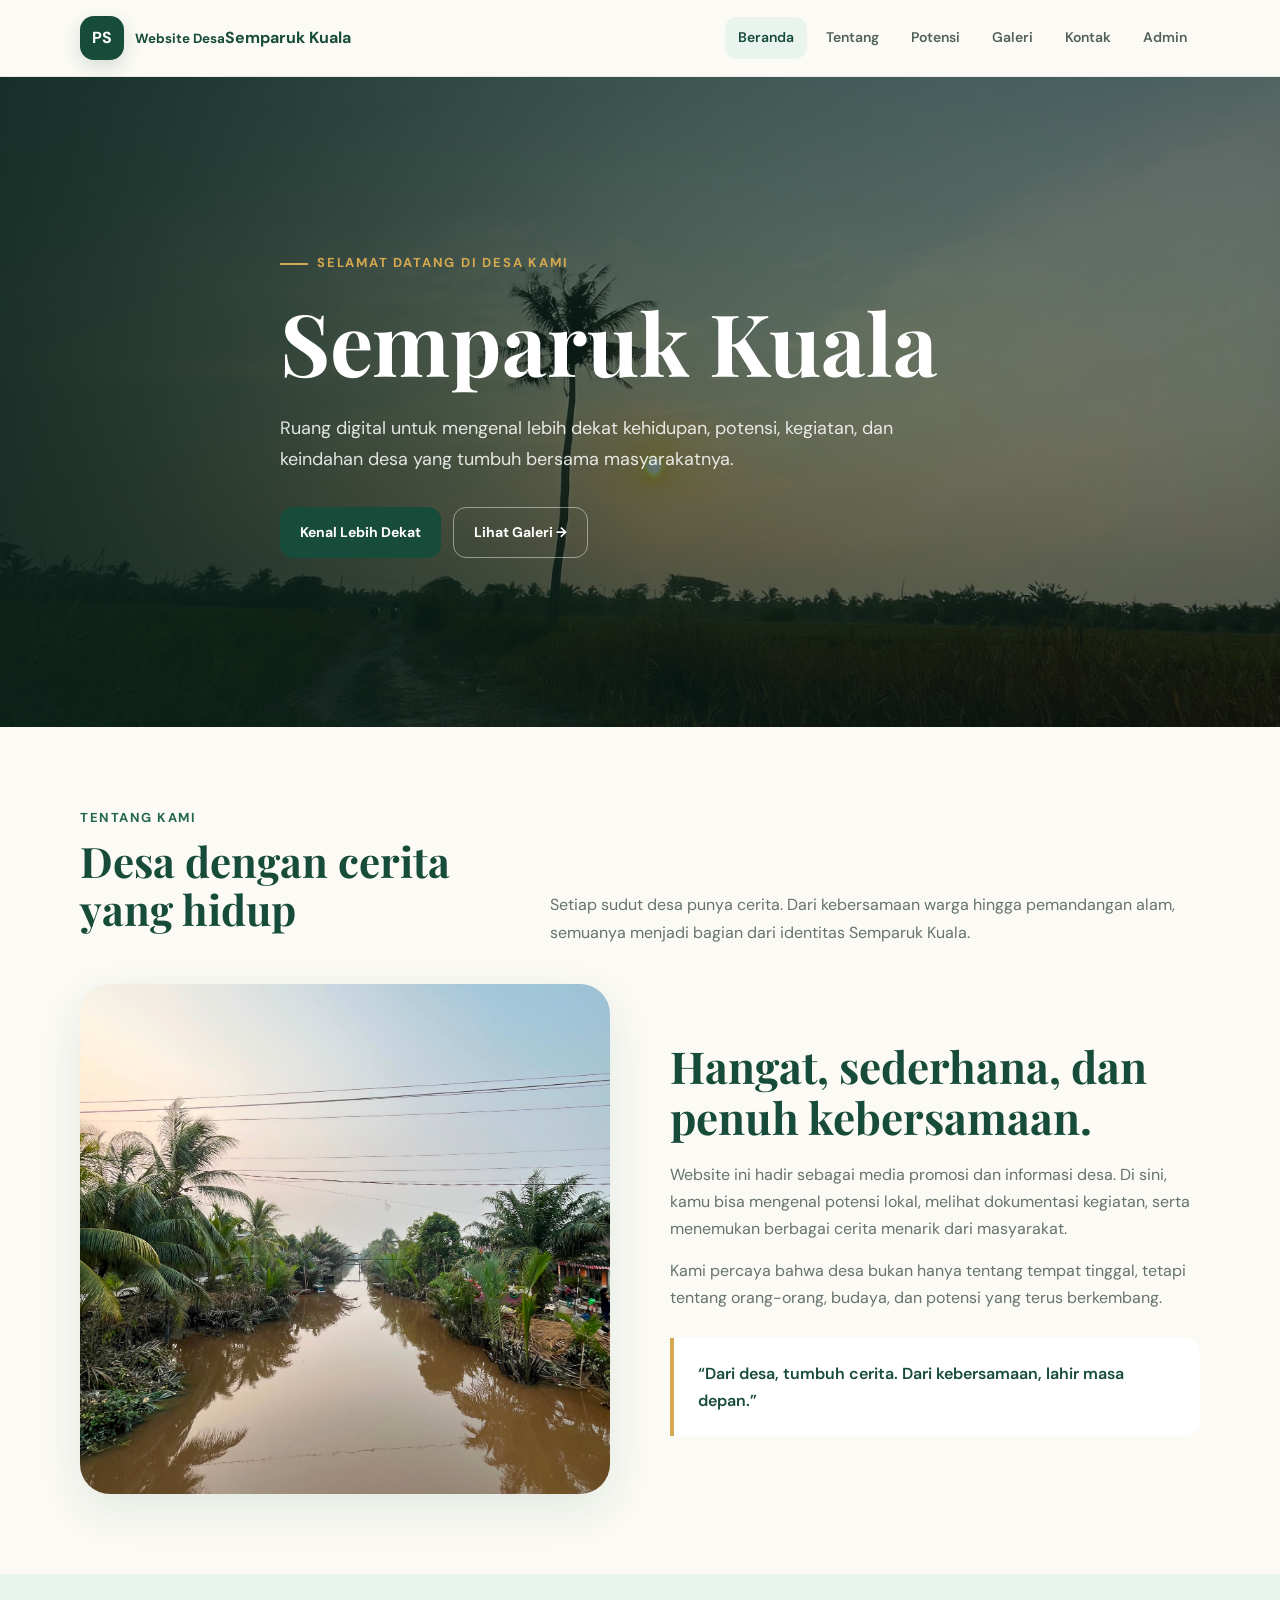
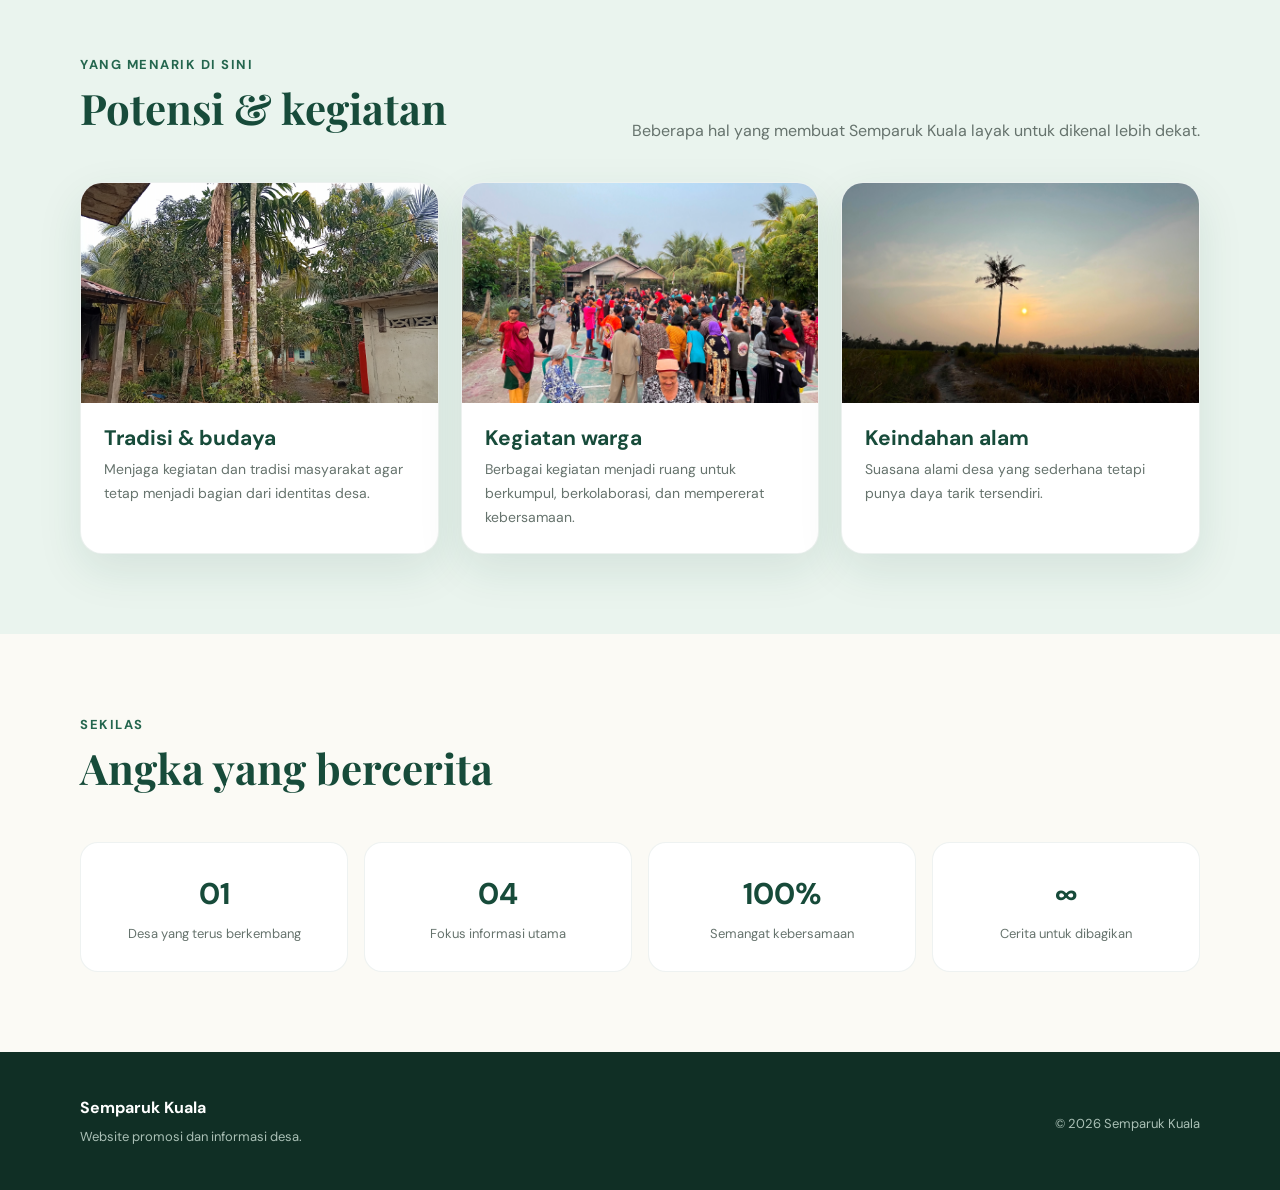
==== commit 0e047ff3: "Update index.html" ====
--- a/index.html
+++ b/index.html
@@ -7,7 +7,7 @@
 <body>
 <nav><div class="container nav-inner">
 <a class="brand" href="index.html"><span class="brand-mark">PS</span><span><small>Website Desa</small><strong>Semparuk Kuala</strong></span></a>
-<div class="nav-links"><a class="active" href="index.html">Beranda</a><a href="tentang.html">Tentang</a><a href="potensi.html">Potensi</a><a href="galeri.html">Galeri</a><a href="kontak.html">Kontak</a></div>
+<div class="nav-links"><a class="active" href="index.html">Beranda</a><a href="tentang.html">Tentang</a><a href="potensi.html">Potensi</a><a href="galeri.html">Galeri</a><a href="kontak.html">Kontak</a><a href="admin.html">Admin</a></div>
 </div></nav>
 
 <header class="hero"><div class="container hero-content">
@@ -43,4 +43,4 @@
 </div></section>
 
 <footer><div class="container footer-inner"><div><strong>Semparuk Kuala</strong><p>Website promosi dan informasi desa.</p></div><p>© 2026 Semparuk Kuala</p></div></footer>
-</body></html>+</body></html>
--- a/style.css
+++ b/style.css
@@ -1,4 +1,3 @@
-
 @import url('https://fonts.googleapis.com/css2?family=DM+Sans:wght@400;500;600;700&family=Playfair+Display:wght@600;700&display=swap');
 
 :root{
@@ -10,166 +9,1676 @@
   --dark:#17231e;
   --muted:#66736d;
   --white:#ffffff;
+  --line:#dfe7e2;
   --shadow:0 16px 45px rgba(23,75,58,.10);
   --radius:22px;
 }
 
-*{box-sizing:border-box;margin:0;padding:0}
-html{scroll-behavior:smooth}
+*{
+  box-sizing:border-box;
+  margin:0;
+  padding:0;
+}
+
+html{
+  scroll-behavior:smooth;
+}
+
 body{
   font-family:'DM Sans',Arial,sans-serif;
   color:var(--dark);
   background:var(--cream);
   line-height:1.7;
 }
-a{text-decoration:none;color:inherit}
-img{display:block;width:100%;object-fit:cover}
-.container{width:min(1120px,92%);margin:auto}
-
-nav{
-  position:sticky;top:0;z-index:20;
-  background:rgba(251,250,245,.94);
+
+a{
+  text-decoration:none;
+  color:inherit;
+}
+
+img{
+  display:block;
+  width:100%;
+  object-fit:cover;
+}
+
+.container{
+  width:min(1120px,92%);
+  margin:auto;
+}
+
+
+/* =====================================================
+   NAVBAR
+===================================================== */
+
+nav,
+.navbar{
+  position:sticky;
+  top:0;
+  z-index:50;
+  background:rgba(251,250,245,.96);
   backdrop-filter:blur(14px);
   border-bottom:1px solid rgba(23,75,58,.08);
 }
-.nav-inner{
-  min-height:76px;display:flex;align-items:center;justify-content:space-between;gap:24px;
-}
-.brand{display:flex;align-items:center;gap:11px;font-weight:700;color:var(--green)}
+
+.nav-inner,
+.nav-container{
+  min-height:76px;
+  width:min(1120px,92%);
+  margin:auto;
+  display:flex;
+  align-items:center;
+  justify-content:space-between;
+  gap:24px;
+}
+
+.brand{
+  display:flex;
+  align-items:center;
+  gap:11px;
+  font-weight:700;
+  color:var(--green);
+}
+
 .brand-mark{
-  width:39px;height:39px;border-radius:13px;background:var(--green);
-  color:#fff;display:grid;place-items:center;font-size:18px;
-}
-.brand small{display:block;color:var(--muted);font-size:10px;letter-spacing:1.7px;text-transform:uppercase}
-.brand strong{font-size:17px}
-.nav-links{display:flex;gap:7px;flex-wrap:wrap;justify-content:flex-end}
-.nav-links a{
-  padding:9px 13px;border-radius:12px;color:#53615b;font-size:14px;font-weight:600;
-}
-.nav-links a:hover,.nav-links a.active{background:var(--mint);color:var(--green)}
+  width:44px;
+  height:44px;
+  min-width:44px;
+  border-radius:14px;
+  background:var(--green);
+  color:#fff;
+  display:grid;
+  place-items:center;
+  font-size:16px;
+  font-weight:700;
+  letter-spacing:.5px;
+  box-shadow:0 7px 18px rgba(23,75,58,.16);
+}
+
+.brand-text strong{
+  display:block;
+  font-size:12px;
+  letter-spacing:1.7px;
+  color:var(--muted);
+  text-transform:uppercase;
+  line-height:1.3;
+}
+
+.brand-text small{
+  display:block;
+  color:var(--green);
+  font-size:17px;
+  font-weight:700;
+  line-height:1.3;
+}
+
+.nav-links,
+.nav-menu{
+  display:flex;
+  gap:6px;
+  flex-wrap:wrap;
+  justify-content:flex-end;
+}
+
+.nav-links a,
+.nav-menu a{
+  padding:9px 13px;
+  border-radius:12px;
+  color:#53615b;
+  font-size:14px;
+  font-weight:600;
+  transition:.2s ease;
+}
+
+.nav-links a:hover,
+.nav-links a.active,
+.nav-menu a:hover,
+.nav-menu a.active{
+  background:var(--mint);
+  color:var(--green);
+}
+
+
+/* =====================================================
+   HERO
+===================================================== */
 
 .hero{
-  min-height:650px;display:flex;align-items:center;
-  position:relative;overflow:hidden;
-  background:linear-gradient(90deg,rgba(10,35,27,.88),rgba(10,35,27,.42)),url('sunset.jpg') center/cover;
+  min-height:650px;
+  display:flex;
+  align-items:center;
+  position:relative;
+  overflow:hidden;
+  background:
+    linear-gradient(90deg,rgba(10,35,27,.88),rgba(10,35,27,.42)),
+    url('sunset.jpg') center/cover;
   color:#fff;
 }
-.hero-content{padding:90px 0;max-width:720px}
+
+.hero-content{
+  padding:90px 0;
+  max-width:720px;
+}
+
 .eyebrow{
-  display:inline-flex;align-items:center;gap:9px;
-  color:#f5d78e;font-size:13px;font-weight:700;letter-spacing:1.8px;text-transform:uppercase;
+  display:inline-flex;
+  align-items:center;
+  gap:9px;
+  color:var(--gold);
+  font-size:13px;
+  font-weight:700;
+  letter-spacing:1.8px;
+  text-transform:uppercase;
   margin-bottom:18px;
 }
-.eyebrow:before{content:"";width:28px;height:2px;background:var(--gold)}
-h1,h2,h3{line-height:1.15}
-.hero h1{font-family:'Playfair Display',serif;font-size:clamp(48px,8vw,86px);margin-bottom:22px}
-.hero p{max-width:620px;color:rgba(255,255,255,.86);font-size:18px}
-.actions{display:flex;gap:12px;flex-wrap:wrap;margin-top:32px}
+
+.eyebrow:before{
+  content:"";
+  width:28px;
+  height:2px;
+  background:var(--gold);
+}
+
+h1,
+h2,
+h3{
+  line-height:1.15;
+}
+
+.hero h1{
+  font-family:'Playfair Display',serif;
+  font-size:clamp(48px,8vw,86px);
+  margin-bottom:22px;
+}
+
+.hero p{
+  max-width:620px;
+  color:rgba(255,255,255,.86);
+  font-size:18px;
+}
+
+.actions{
+  display:flex;
+  gap:12px;
+  flex-wrap:wrap;
+  margin-top:32px;
+}
+
 .btn{
-  display:inline-flex;align-items:center;justify-content:center;
-  padding:13px 20px;border-radius:13px;font-weight:700;font-size:14px;
+  display:inline-flex;
+  align-items:center;
+  justify-content:center;
+  padding:13px 20px;
+  border-radius:13px;
+  font-weight:700;
+  font-size:14px;
   transition:.2s ease;
-}
-.btn-primary{background:#fff;color:var(--green)}
-.btn-outline{border:1px solid rgba(255,255,255,.45);color:#fff}
-.btn:hover{transform:translateY(-2px)}
-
-.section{padding:92px 0}
-.section.soft{background:var(--mint)}
-.section-head{display:flex;align-items:end;justify-content:space-between;gap:25px;margin-bottom:38px}
-.section-head h2{font-family:'Playfair Display',serif;font-size:42px;color:var(--green)}
-.section-head p{max-width:520px;color:var(--muted)}
-.kicker{color:var(--green-2);font-weight:700;font-size:13px;letter-spacing:1.5px;text-transform:uppercase;margin-bottom:8px}
-
-.cards{display:grid;grid-template-columns:repeat(3,1fr);gap:22px}
+  border:none;
+  cursor:pointer;
+}
+
+.btn-primary{
+  background:var(--green);
+  color:#fff;
+}
+
+.btn-outline{
+  border:1px solid rgba(255,255,255,.45);
+  color:#fff;
+}
+
+.btn:hover{
+  transform:translateY(-2px);
+}
+
+.btn-primary:hover{
+  background:var(--green-2);
+}
+
+
+/* =====================================================
+   PAGE HERO
+===================================================== */
+
+.page-hero{
+  padding:82px 0 70px;
+  background:var(--mint);
+  border-bottom:1px solid rgba(23,75,58,.08);
+}
+
+.page-hero h1{
+  font-family:'Playfair Display',serif;
+  font-size:clamp(44px,7vw,68px);
+  color:var(--green);
+  margin:10px 0 16px;
+  max-width:850px;
+}
+
+.page-hero h1 span{
+  display:block;
+}
+
+.page-hero p{
+  max-width:700px;
+  color:var(--muted);
+  font-size:17px;
+}
+
+
+/* =====================================================
+   SECTION
+===================================================== */
+
+.section{
+  padding:80px 0;
+}
+
+.section.soft,
+.section-soft{
+  background:var(--mint);
+}
+
+.section-head,
+.section-heading{
+  margin-bottom:38px;
+}
+
+.section-head{
+  display:flex;
+  align-items:end;
+  justify-content:space-between;
+  gap:25px;
+}
+
+.section-head h2,
+.section-heading h2{
+  font-family:'Playfair Display',serif;
+  font-size:42px;
+  color:var(--green);
+  margin-bottom:12px;
+}
+
+.section-head p,
+.section-heading p{
+  max-width:650px;
+  color:var(--muted);
+}
+
+.kicker{
+  color:var(--green-2);
+  font-weight:700;
+  font-size:13px;
+  letter-spacing:1.5px;
+  text-transform:uppercase;
+  margin-bottom:8px;
+}
+
+
+/* =====================================================
+   CARDS
+===================================================== */
+
+.cards{
+  display:grid;
+  grid-template-columns:repeat(3,1fr);
+  gap:22px;
+}
+
 .card{
-  background:#fff;border:1px solid rgba(23,75,58,.08);
-  border-radius:var(--radius);overflow:hidden;box-shadow:var(--shadow);
-}
-.card-img{height:220px}
-.card-body{padding:23px}
-.card h3{font-size:21px;color:var(--green);margin-bottom:8px}
-.card p{color:var(--muted);font-size:14px}
-
-.stats{display:grid;grid-template-columns:repeat(4,1fr);gap:16px}
-.stat{padding:25px;background:#fff;border-radius:18px;text-align:center;border:1px solid rgba(23,75,58,.07)}
-.stat strong{display:block;color:var(--green);font-size:30px}
-.stat span{font-size:13px;color:var(--muted)}
-
-.split{display:grid;grid-template-columns:1fr 1fr;gap:60px;align-items:center}
-.split-img{height:510px;border-radius:30px;box-shadow:var(--shadow)}
-.text h2{font-family:'Playfair Display',serif;color:var(--green);font-size:44px;margin-bottom:18px}
-.text p{color:var(--muted);margin-bottom:15px}
+  background:#fff;
+  border:1px solid rgba(23,75,58,.08);
+  border-radius:var(--radius);
+  overflow:hidden;
+  box-shadow:var(--shadow);
+}
+
+.card-img{
+  height:220px;
+}
+
+.card-body{
+  padding:23px;
+}
+
+.card h3{
+  font-size:21px;
+  color:var(--green);
+  margin-bottom:8px;
+}
+
+.card p{
+  color:var(--muted);
+  font-size:14px;
+}
+
+
+/* =====================================================
+   STATS
+===================================================== */
+
+.stats{
+  display:grid;
+  grid-template-columns:repeat(4,1fr);
+  gap:16px;
+}
+
+.stat{
+  padding:25px;
+  background:#fff;
+  border-radius:18px;
+  text-align:center;
+  border:1px solid rgba(23,75,58,.07);
+}
+
+.stat strong{
+  display:block;
+  color:var(--green);
+  font-size:30px;
+}
+
+.stat span{
+  font-size:13px;
+  color:var(--muted);
+}
+
+
+/* =====================================================
+   SPLIT SECTION
+===================================================== */
+
+.split{
+  display:grid;
+  grid-template-columns:1fr 1fr;
+  gap:60px;
+  align-items:center;
+}
+
+.split-img{
+  height:510px;
+  border-radius:30px;
+  box-shadow:var(--shadow);
+}
+
+.text h2{
+  font-family:'Playfair Display',serif;
+  color:var(--green);
+  font-size:44px;
+  margin-bottom:18px;
+}
+
+.text p{
+  color:var(--muted);
+  margin-bottom:15px;
+}
+
 .quote{
-  margin-top:26px;padding:22px 24px;border-left:4px solid var(--gold);
-  background:#fff;border-radius:0 16px 16px 0;color:var(--green);font-weight:600;
-}
-
-.page-hero{
-  padding:95px 0 80px;background:var(--mint);
-  border-bottom:1px solid rgba(23,75,58,.08);
-}
-.page-hero h1{font-family:'Playfair Display',serif;font-size:clamp(44px,7vw,68px);color:var(--green);margin:10px 0 14px}
-.page-hero p{max-width:650px;color:var(--muted);font-size:17px}
-
-.gallery{display:grid;grid-template-columns:repeat(3,1fr);gap:15px}
-.gallery figure{position:relative;border-radius:18px;overflow:hidden;height:260px;background:#ddd}
-.gallery figure.tall{height:535px;grid-row:span 2}
-.gallery img{height:100%;transition:.3s}
-.gallery figure:hover img{transform:scale(1.04)}
+  margin-top:26px;
+  padding:22px 24px;
+  border-left:4px solid var(--gold);
+  background:#fff;
+  border-radius:0 16px 16px 0;
+  color:var(--green);
+  font-weight:600;
+}
+
+
+/* =====================================================
+   GALLERY
+===================================================== */
+
+.gallery{
+  display:grid;
+  grid-template-columns:repeat(3,1fr);
+  gap:15px;
+}
+
+.gallery figure{
+  position:relative;
+  border-radius:18px;
+  overflow:hidden;
+  height:260px;
+  background:#ddd;
+}
+
+.gallery figure.tall{
+  height:535px;
+  grid-row:span 2;
+}
+
+.gallery img{
+  height:100%;
+  transition:.3s;
+}
+
+.gallery figure:hover img{
+  transform:scale(1.04);
+}
+
 .gallery figcaption{
-  position:absolute;left:0;right:0;bottom:0;padding:38px 18px 15px;
-  color:#fff;background:linear-gradient(transparent,rgba(0,0,0,.7));font-weight:600;
-}
-
-.contact-grid{display:grid;grid-template-columns:.9fr 1.1fr;gap:24px}
-.contact-box{background:#fff;border:1px solid rgba(23,75,58,.08);border-radius:24px;padding:30px;box-shadow:var(--shadow)}
-.contact-item{display:flex;gap:15px;padding:17px 0;border-bottom:1px solid #edf0ed}
-.contact-item:last-child{border-bottom:0}
-.icon{width:43px;height:43px;border-radius:13px;background:var(--mint);display:grid;place-items:center;color:var(--green);font-weight:800}
-.contact-item strong{display:block;color:var(--green)}
-.contact-item span{font-size:14px;color:var(--muted)}
+  position:absolute;
+  left:0;
+  right:0;
+  bottom:0;
+  padding:38px 18px 15px;
+  color:#fff;
+  background:linear-gradient(transparent,rgba(0,0,0,.7));
+  font-weight:600;
+}
+
+
+/* =====================================================
+   CONTACT / ADUAN
+===================================================== */
+
+.contact-grid,
+.aduan-wrapper{
+  display:grid;
+  grid-template-columns:1fr;
+  gap:26px;
+  max-width:850px;
+  margin:auto;
+}
+
+.contact-card{
+  background:#fff;
+  border:1px solid rgba(23,75,58,.08);
+  border-radius:24px;
+  padding:38px;
+  box-shadow:var(--shadow);
+}
+
+.contact-card h2{
+  font-family:'Playfair Display',serif;
+  color:var(--green);
+  font-size:34px;
+  margin-bottom:10px;
+}
+
+.form-description{
+  color:var(--muted);
+  font-size:14px;
+  margin-bottom:24px;
+}
+
+.contact-card form{
+  margin-top:24px;
+}
+
+.form-group{
+  margin-bottom:19px;
+}
+
+.form-group label{
+  display:block;
+  color:var(--green);
+  font-size:14px;
+  font-weight:700;
+  margin-bottom:8px;
+}
+
+.contact-card input,
+.contact-card select,
+.contact-card textarea{
+  width:100%;
+  padding:14px 15px;
+  border:1px solid var(--line);
+  border-radius:13px;
+  background:#fbfcfa;
+  color:var(--dark);
+  font-family:'DM Sans',Arial,sans-serif;
+  font-size:14px;
+  outline:none;
+  transition:.2s ease;
+}
+
+.contact-card input{
+  min-height:50px;
+}
+
+.contact-card select{
+  min-height:50px;
+  cursor:pointer;
+}
+
+.contact-card textarea{
+  min-height:155px;
+  resize:vertical;
+  line-height:1.6;
+}
+
+.contact-card input::placeholder,
+.contact-card textarea::placeholder{
+  color:#9aa49f;
+}
+
+.contact-card input:focus,
+.contact-card select:focus,
+.contact-card textarea:focus{
+  border-color:var(--green-2);
+  background:#fff;
+  box-shadow:0 0 0 4px rgba(36,102,78,.09);
+}
+
+.contact-card button{
+  width:100%;
+  min-height:50px;
+  margin-top:4px;
+  padding:14px 20px;
+  border:none;
+  border-radius:13px;
+  background:var(--green);
+  color:#fff;
+  font-family:'DM Sans',Arial,sans-serif;
+  font-size:14px;
+  font-weight:700;
+  cursor:pointer;
+  transition:.2s ease;
+}
+
+.contact-card button:hover{
+  background:var(--green-2);
+  transform:translateY(-1px);
+}
+
+#statusPesan{
+  margin-top:16px!important;
+  padding:0 5px;
+  text-align:center;
+  color:var(--muted);
+  font-size:13px;
+  line-height:1.5;
+  min-height:20px;
+}
+
+
+/* =====================================================
+   CEK PENGADUAN
+===================================================== */
+
+.cek-card{
+  position:relative;
+  overflow:hidden;
+}
+
+.cek-card:before{
+  content:"";
+  position:absolute;
+  top:0;
+  left:0;
+  width:100%;
+  height:4px;
+  background:var(--gold);
+}
+
+.cek-card form{
+  margin-top:20px;
+}
+
+.hasil-pengaduan{
+  display:none;
+  margin-top:20px;
+  padding:16px 18px;
+  border-radius:14px;
+  background:var(--mint);
+  border:1px solid rgba(23,75,58,.10);
+  color:var(--green);
+  font-size:14px;
+}
+
+.hasil-pengaduan:not(:empty){
+  display:block;
+}
+
+
+/* =====================================================
+   INFO CARDS
+===================================================== */
+
+.info-cards{
+  display:grid;
+  grid-template-columns:repeat(3,1fr);
+  gap:20px;
+}
+
+.info-card{
+  background:#fff;
+  border:1px solid rgba(23,75,58,.08);
+  border-radius:20px;
+  padding:26px;
+  box-shadow:0 10px 30px rgba(23,75,58,.06);
+  transition:.2s ease;
+}
+
+.info-card:hover{
+  transform:translateY(-3px);
+  box-shadow:var(--shadow);
+}
+
+.info-icon{
+  width:48px;
+  height:48px;
+  border-radius:14px;
+  background:var(--green);
+  display:grid;
+  place-items:center;
+  font-size:21px;
+  margin-bottom:18px;
+}
+
+.info-card h3{
+  color:var(--green);
+  font-size:19px;
+  margin-bottom:8px;
+}
+
+.info-card p{
+  color:var(--muted);
+  font-size:14px;
+}
+
+
+/* =====================================================
+   CONTACT INFORMATION
+===================================================== */
+
+.contact-info{
+  color:var(--dark);
+}
+
+.contact-info h2{
+  font-family:'Playfair Display',serif;
+  color:var(--green);
+  font-size:42px;
+  margin-bottom:12px;
+}
+
+.contact-info > p{
+  color:var(--muted);
+  margin-bottom:25px;
+}
+
+.contact-list{
+  margin-top:25px;
+}
+
+.contact-item{
+  display:flex;
+  gap:15px;
+  padding:19px 0;
+  border-bottom:1px solid #edf0ed;
+}
+
+.contact-item:last-child{
+  border-bottom:0;
+}
+
+.contact-icon{
+  width:45px;
+  height:45px;
+  min-width:45px;
+  border-radius:13px;
+  background:var(--mint);
+  display:grid;
+  place-items:center;
+  font-size:19px;
+}
+
+.contact-item strong{
+  display:block;
+  color:var(--green);
+  margin-bottom:2px;
+}
+
+.contact-item p{
+  color:var(--muted);
+  font-size:14px;
+}
+
+
+/* =====================================================
+   MAP
+===================================================== */
+
 .map{
-  min-height:390px;border-radius:24px;background:
-  linear-gradient(rgba(23,75,58,.78),rgba(23,75,58,.78)),
-  url('sungai.jpg') center/cover;
-  color:#fff;padding:35px;display:flex;flex-direction:column;justify-content:end;
-}
-.map h3{font-family:'Playfair Display',serif;font-size:32px}
-
-footer{background:#102f25;color:#dbe8e1;padding:45px 0}
-.footer-inner{display:flex;justify-content:space-between;gap:30px;align-items:center}
-footer strong{color:#fff}
-footer p{font-size:13px;color:#aac0b6;margin-top:5px}
+  min-height:390px;
+  border-radius:24px;
+  background:
+    linear-gradient(rgba(23,75,58,.78),rgba(23,75,58,.78)),
+    url('sungai.jpg') center/cover;
+  color:#fff;
+  padding:35px;
+  display:flex;
+  flex-direction:column;
+  justify-content:end;
+}
+
+.map h3{
+  font-family:'Playfair Display',serif;
+  font-size:32px;
+}
+
+.map-placeholder{
+  min-height:330px;
+  border-radius:24px;
+  background:
+    linear-gradient(rgba(23,75,58,.78),rgba(23,75,58,.78)),
+    url('sungai.jpg') center/cover;
+  display:flex;
+  align-items:center;
+  justify-content:center;
+  text-align:center;
+  color:#fff;
+  padding:30px;
+  box-shadow:var(--shadow);
+}
+
+.map-placeholder h3{
+  font-family:'Playfair Display',serif;
+  font-size:34px;
+  margin:10px 0 4px;
+}
+
+.map-placeholder p{
+  color:rgba(255,255,255,.82);
+}
+
+.map-icon{
+  font-size:35px;
+}
+
+
+/* =====================================================
+   FOOTER
+===================================================== */
+
+footer,
+.footer{
+  background:#102f25;
+  color:#dbe8e1;
+  padding:42px 0;
+}
+
+.footer-inner,
+.footer-content{
+  width:min(1120px,92%);
+  margin:auto;
+  display:flex;
+  justify-content:space-between;
+  gap:30px;
+  align-items:center;
+}
+
+footer strong,
+.footer strong{
+  color:#fff;
+  font-size:16px;
+}
+
+footer p,
+.footer p{
+  font-size:13px;
+  color:#aac0b6;
+  margin-top:5px;
+}
+
+
+/* =====================================================
+   LOGIN ADMIN
+===================================================== */
+
+.login-page{
+  min-height:100vh;
+
+  background:
+    linear-gradient(
+      135deg,
+      rgba(234,244,238,.95),
+      rgba(251,250,245,1)
+    );
+
+  display:flex;
+  align-items:center;
+  justify-content:center;
+
+  padding:40px 20px;
+}
+
+.login-container{
+  width:100%;
+  max-width:480px;
+}
+
+.login-card{
+  background:var(--white);
+
+  border:1px solid rgba(23,75,58,.08);
+
+  border-radius:28px;
+
+  padding:42px;
+
+  box-shadow:
+    0 20px 60px rgba(23,75,58,.12);
+}
+
+
+/* LOGO LOGIN */
+
+.login-logo{
+  display:flex;
+  align-items:center;
+
+  gap:12px;
+
+  margin-bottom:38px;
+}
+
+.login-mark{
+  width:50px;
+  height:50px;
+  min-width:50px;
+
+  border-radius:16px;
+
+  background:var(--green);
+
+  color:#fff;
+
+  display:grid;
+  place-items:center;
+
+  font-size:17px;
+  font-weight:700;
+  letter-spacing:.5px;
+
+  box-shadow:
+    0 8px 20px rgba(23,75,58,.15);
+}
+
+.login-logo strong{
+  display:block;
+
+  font-size:10px;
+
+  letter-spacing:1.7px;
+
+  color:var(--muted);
+
+  line-height:1.3;
+}
+
+.login-logo span{
+  display:block;
+
+  font-size:18px;
+
+  font-weight:700;
+
+  color:var(--green);
+
+  line-height:1.3;
+}
+
+
+/* HEADING LOGIN */
+
+.login-eyebrow{
+  display:inline-block;
+
+  color:var(--green-2);
+
+  font-size:12px;
+
+  font-weight:700;
+
+  letter-spacing:1.6px;
+
+  margin-bottom:10px;
+}
+
+.login-heading h1{
+  font-family:'Playfair Display',serif;
+
+  color:var(--green);
+
+  font-size:36px;
+
+  line-height:1.2;
+
+  margin-bottom:12px;
+}
+
+.login-heading p{
+  color:var(--muted);
+
+  font-size:14px;
+
+  line-height:1.7;
+
+  margin-bottom:28px;
+}
+
+
+/* FORM LOGIN */
+
+.login-form-group{
+  margin-bottom:20px;
+}
+
+.login-form-group label{
+  display:block;
+
+  color:var(--green);
+
+  font-size:14px;
+
+  font-weight:700;
+
+  margin-bottom:8px;
+}
+
+.login-form-group input{
+  width:100%;
+
+  min-height:50px;
+
+  padding:14px 15px;
+
+  border:1px solid var(--line);
+
+  border-radius:13px;
+
+  background:#fbfcfa;
+
+  color:var(--dark);
+
+  font-family:'DM Sans',Arial,sans-serif;
+
+  font-size:14px;
+
+  outline:none;
+
+  transition:.2s ease;
+}
+
+.login-form-group input::placeholder{
+  color:#9aa49f;
+}
+
+.login-form-group input:focus{
+  border-color:var(--green-2);
+
+  background:#fff;
+
+  box-shadow:
+    0 0 0 4px rgba(36,102,78,.09);
+}
+
+
+/* PASSWORD LOGIN */
+
+.password-wrapper{
+  position:relative;
+}
+
+.password-wrapper input{
+  padding-right:95px;
+}
+
+.show-password{
+  position:absolute;
+
+  right:10px;
+  top:50%;
+
+  transform:translateY(-50%);
+
+  border:none;
+
+  background:var(--mint);
+
+  color:var(--green);
+
+  padding:7px 10px;
+
+  border-radius:9px;
+
+  font-family:'DM Sans',Arial,sans-serif;
+
+  font-size:12px;
+
+  font-weight:700;
+
+  cursor:pointer;
+
+  transition:.2s ease;
+}
+
+.show-password:hover{
+  background:#dcece3;
+}
+
+
+/* TOMBOL LOGIN */
+
+.login-button{
+  width:100%;
+
+  min-height:52px;
+
+  margin-top:4px;
+
+  border:none;
+
+  border-radius:14px;
+
+  background:var(--green);
+
+  color:#fff;
+
+  font-family:'DM Sans',Arial,sans-serif;
+
+  font-size:14px;
+
+  font-weight:700;
+
+  cursor:pointer;
+
+  display:flex;
+
+  align-items:center;
+
+  justify-content:center;
+
+  gap:10px;
+
+  transition:.2s ease;
+}
+
+.login-button:hover{
+  background:var(--green-2);
+
+  transform:translateY(-2px);
+
+  box-shadow:
+    0 8px 20px rgba(23,75,58,.15);
+}
+
+.login-button span{
+  font-size:18px;
+  line-height:1;
+}
+
+
+/* STATUS LOGIN */
+
+.login-status{
+  min-height:22px;
+
+  margin-top:15px;
+
+  text-align:center;
+
+  font-size:13px;
+
+  line-height:1.5;
+}
+
+.login-status.error{
+  color:#b04a4a;
+}
+
+.login-status.success{
+  color:var(--green-2);
+}
+
+
+/* KEMBALI */
+
+.back-home{
+  display:block;
+
+  text-align:center;
+
+  margin-top:25px;
+
+  color:var(--muted);
+
+  font-size:13px;
+
+  font-weight:600;
+
+  transition:.2s ease;
+}
+
+.back-home:hover{
+  color:var(--green);
+}
+
+
+/* FOOTER LOGIN */
+
+.login-footer{
+  text-align:center;
+
+  margin-top:22px;
+
+  color:#87938e;
+
+  font-size:12px;
+}
+
+
+/* =====================================================
+   TABLET
+===================================================== */
 
 @media(max-width:800px){
-  .nav-inner{align-items:flex-start;padding:15px 0;flex-direction:column}
-  .nav-links{justify-content:flex-start}
-  .hero{min-height:600px}
-  .cards,.stats,.gallery{grid-template-columns:1fr 1fr}
-  .split,.contact-grid{grid-template-columns:1fr;gap:35px}
-  .split-img{height:360px}
-  .gallery figure.tall{height:400px;grid-row:auto}
-  .section{padding:65px 0}
-  .section-head{display:block}
-  .section-head p{margin-top:12px}
-}
+
+  .nav-inner,
+  .nav-container{
+    align-items:flex-start;
+    padding:15px 0;
+    flex-direction:column;
+  }
+
+  .nav-links,
+  .nav-menu{
+    justify-content:flex-start;
+    width:100%;
+  }
+
+  .hero{
+    min-height:600px;
+  }
+
+  .cards,
+  .stats,
+  .gallery{
+    grid-template-columns:1fr 1fr;
+  }
+
+  .split{
+    grid-template-columns:1fr;
+    gap:35px;
+  }
+
+  .split-img{
+    height:360px;
+  }
+
+  .gallery figure.tall{
+    height:400px;
+    grid-row:auto;
+  }
+
+  .section{
+    padding:65px 0;
+  }
+
+  .section-head{
+    display:block;
+  }
+
+  .section-head p{
+    margin-top:12px;
+  }
+
+  .contact-grid{
+    grid-template-columns:1fr;
+  }
+
+  .aduan-wrapper{
+    max-width:700px;
+  }
+
+  .contact-card{
+    padding:30px;
+  }
+
+  .info-cards{
+    grid-template-columns:1fr 1fr;
+  }
+
+  .footer-inner,
+  .footer-content{
+    align-items:flex-start;
+  }
+}
+
+
+/* =====================================================
+   MOBILE
+===================================================== */
+
 @media(max-width:520px){
-  .nav-links{gap:2px}
-  .nav-links a{font-size:12px;padding:8px 9px}
-  .hero h1{font-size:48px}
-  .hero p{font-size:16px}
-  .cards,.stats,.gallery{grid-template-columns:1fr}
-  .gallery figure,.gallery figure.tall{height:260px}
-  .text h2,.section-head h2{font-size:36px}
-  .footer-inner{display:block}
-}
-
-.contact-box input:focus,.contact-box select:focus,.contact-box textarea:focus{
-  border-color:var(--green-2)!important;
-  box-shadow:0 0 0 3px rgba(36,102,78,.10);
-}
-.contact-box button:hover{background:var(--green-2)!important}
+
+  .container{
+    width:min(92%,100%);
+  }
+
+  .nav-links,
+  .nav-menu{
+    gap:2px;
+  }
+
+  .nav-links a,
+  .nav-menu a{
+    font-size:12px;
+    padding:8px 9px;
+  }
+
+  .brand-mark{
+    width:41px;
+    height:41px;
+    min-width:41px;
+  }
+
+  .brand-text strong{
+    font-size:10px;
+  }
+
+  .brand-text small{
+    font-size:16px;
+  }
+
+  .hero{
+    min-height:570px;
+  }
+
+  .hero h1{
+    font-size:48px;
+  }
+
+  .hero p{
+    font-size:16px;
+  }
+
+  .page-hero{
+    padding:65px 0 55px;
+  }
+
+  .page-hero h1{
+    font-size:43px;
+  }
+
+  .page-hero p{
+    font-size:15px;
+  }
+
+  .cards,
+  .stats,
+  .gallery,
+  .info-cards{
+    grid-template-columns:1fr;
+  }
+
+  .gallery figure,
+  .gallery figure.tall{
+    height:260px;
+  }
+
+  .text h2,
+  .section-head h2,
+  .section-heading h2{
+    font-size:36px;
+  }
+
+  .contact-card{
+    padding:27px 20px;
+    border-radius:20px;
+  }
+
+  .contact-card h2{
+    font-size:31px;
+  }
+
+  .contact-card form{
+    margin-top:24px;
+  }
+
+  .form-group{
+    margin-bottom:18px;
+  }
+
+  .contact-card input,
+  .contact-card select{
+    min-height:49px;
+  }
+
+  .contact-card textarea{
+    min-height:145px;
+  }
+
+  .contact-card button{
+    min-height:51px;
+    margin-top:5px;
+  }
+
+  .aduan-wrapper{
+    gap:20px;
+  }
+
+  .map-placeholder{
+    min-height:270px;
+    border-radius:20px;
+  }
+
+  .map-placeholder h3{
+    font-size:29px;
+  }
+
+  .footer-inner,
+  .footer-content{
+    display:block;
+  }
+
+  .footer-inner > p,
+  .footer-content > p{
+    margin-top:20px;
+  }
+
+
+  /* LOGIN MOBILE */
+
+  .login-page{
+    padding:25px 16px;
+  }
+
+  .login-card{
+    padding:30px 22px;
+    border-radius:23px;
+  }
+
+  .login-logo{
+    margin-bottom:30px;
+  }
+
+  .login-mark{
+    width:46px;
+    height:46px;
+    min-width:46px;
+  }
+
+  .login-logo span{
+    font-size:16px;
+  }
+
+  .login-heading h1{
+    font-size:31px;
+  }
+
+  .login-heading p{
+    font-size:13px;
+  }
+
+  .login-form-group{
+    margin-bottom:18px;
+  }
+
+  .login-form-group input{
+    min-height:49px;
+  }
+
+  .login-button{
+    min-height:51px;
+  }
+
+}
+/* =====================================================
+   LOGIN ADMIN
+===================================================== */
+
+.login-page{
+  min-height:100vh;
+  background:
+    linear-gradient(
+      135deg,
+      rgba(23,75,58,.96),
+      rgba(36,102,78,.92)
+    );
+  display:flex;
+  align-items:center;
+  justify-content:center;
+  padding:30px 20px;
+}
+
+
+/* Wrapper */
+
+.login-wrapper{
+  width:100%;
+  max-width:460px;
+}
+
+
+/* Card */
+
+.login-card{
+  background:var(--cream);
+  border-radius:28px;
+  padding:42px;
+  box-shadow:
+    0 25px 70px rgba(0,0,0,.18);
+  border:1px solid rgba(255,255,255,.25);
+}
+
+
+/* Logo */
+
+.login-logo{
+  display:flex;
+  align-items:center;
+  gap:13px;
+  margin-bottom:38px;
+}
+
+.login-mark{
+  width:48px;
+  height:48px;
+  min-width:48px;
+  border-radius:15px;
+  background:var(--green);
+  color:#fff;
+  display:grid;
+  place-items:center;
+  font-weight:700;
+  font-size:17px;
+  letter-spacing:.5px;
+  box-shadow:0 8px 20px rgba(23,75,58,.15);
+}
+
+.login-logo strong{
+  display:block;
+  color:var(--muted);
+  font-size:11px;
+  letter-spacing:1.6px;
+  line-height:1.3;
+}
+
+.login-logo span{
+  display:block;
+  color:var(--green);
+  font-size:17px;
+  font-weight:700;
+  line-height:1.3;
+}
+
+
+/* Heading */
+
+.login-heading{
+  margin-bottom:28px;
+}
+
+.login-heading .eyebrow{
+  color:var(--green-2);
+  margin-bottom:10px;
+}
+
+.login-heading .eyebrow:before{
+  background:var(--gold);
+}
+
+.login-heading h1{
+  font-family:'Playfair Display',serif;
+  color:var(--green);
+  font-size:42px;
+  margin-bottom:10px;
+}
+
+.login-heading p{
+  color:var(--muted);
+  font-size:14px;
+  line-height:1.6;
+}
+
+
+/* Form */
+
+.login-form-group{
+  margin-bottom:20px;
+}
+
+.login-form-group label{
+  display:block;
+  color:var(--green);
+  font-size:14px;
+  font-weight:700;
+  margin-bottom:8px;
+}
+
+.login-form-group input{
+  width:100%;
+  min-height:50px;
+  padding:14px 15px;
+  border:1px solid var(--line);
+  border-radius:13px;
+  background:#fff;
+  color:var(--dark);
+  font-family:'DM Sans',Arial,sans-serif;
+  font-size:14px;
+  outline:none;
+  transition:.2s ease;
+}
+
+.login-form-group input::placeholder{
+  color:#9aa49f;
+}
+
+.login-form-group input:focus{
+  border-color:var(--green-2);
+  box-shadow:
+    0 0 0 4px rgba(36,102,78,.09);
+}
+
+
+/* Button */
+
+.login-button{
+  width:100%;
+  min-height:51px;
+  margin-top:5px;
+  padding:14px 20px;
+  border:none;
+  border-radius:13px;
+  background:var(--green);
+  color:#fff;
+  font-family:'DM Sans',Arial,sans-serif;
+  font-size:14px;
+  font-weight:700;
+  cursor:pointer;
+  display:flex;
+  align-items:center;
+  justify-content:center;
+  gap:10px;
+  transition:.2s ease;
+}
+
+.login-button:hover{
+  background:var(--green-2);
+  transform:translateY(-1px);
+}
+
+.login-button span{
+  font-size:18px;
+}
+
+
+/* Status login */
+
+.login-status{
+  min-height:21px;
+  margin-top:16px;
+  text-align:center;
+  color:var(--muted);
+  font-size:13px;
+  line-height:1.5;
+}
+
+.login-status.success{
+  color:#24664e;
+}
+
+.login-status.error{
+  color:#b04a4a;
+}
+
+
+/* Kembali */
+
+.back-home{
+  display:block;
+  margin-top:25px;
+  text-align:center;
+  color:var(--green);
+  font-size:13px;
+  font-weight:600;
+  transition:.2s ease;
+}
+
+.back-home:hover{
+  color:var(--green-2);
+}
+
+
+/* =====================================================
+   LOGIN MOBILE
+===================================================== */
+
 @media(max-width:520px){
-  .contact-box form > div:first-child{grid-template-columns:1fr!important}
-}
+
+  .login-page{
+    padding:20px 15px;
+  }
+
+  .login-card{
+    padding:30px 22px;
+    border-radius:23px;
+  }
+
+  .login-logo{
+    margin-bottom:30px;
+  }
+
+  .login-heading h1{
+    font-size:36px;
+  }
+
+  .login-heading p{
+    font-size:13px;
+  }
+
+  .login-form-group{
+    margin-bottom:18px;
+  }
+
+  .login-form-group input{
+    min-height:49px;
+  }
+
+  .login-button{
+    min-height:50px;
+  }
+}
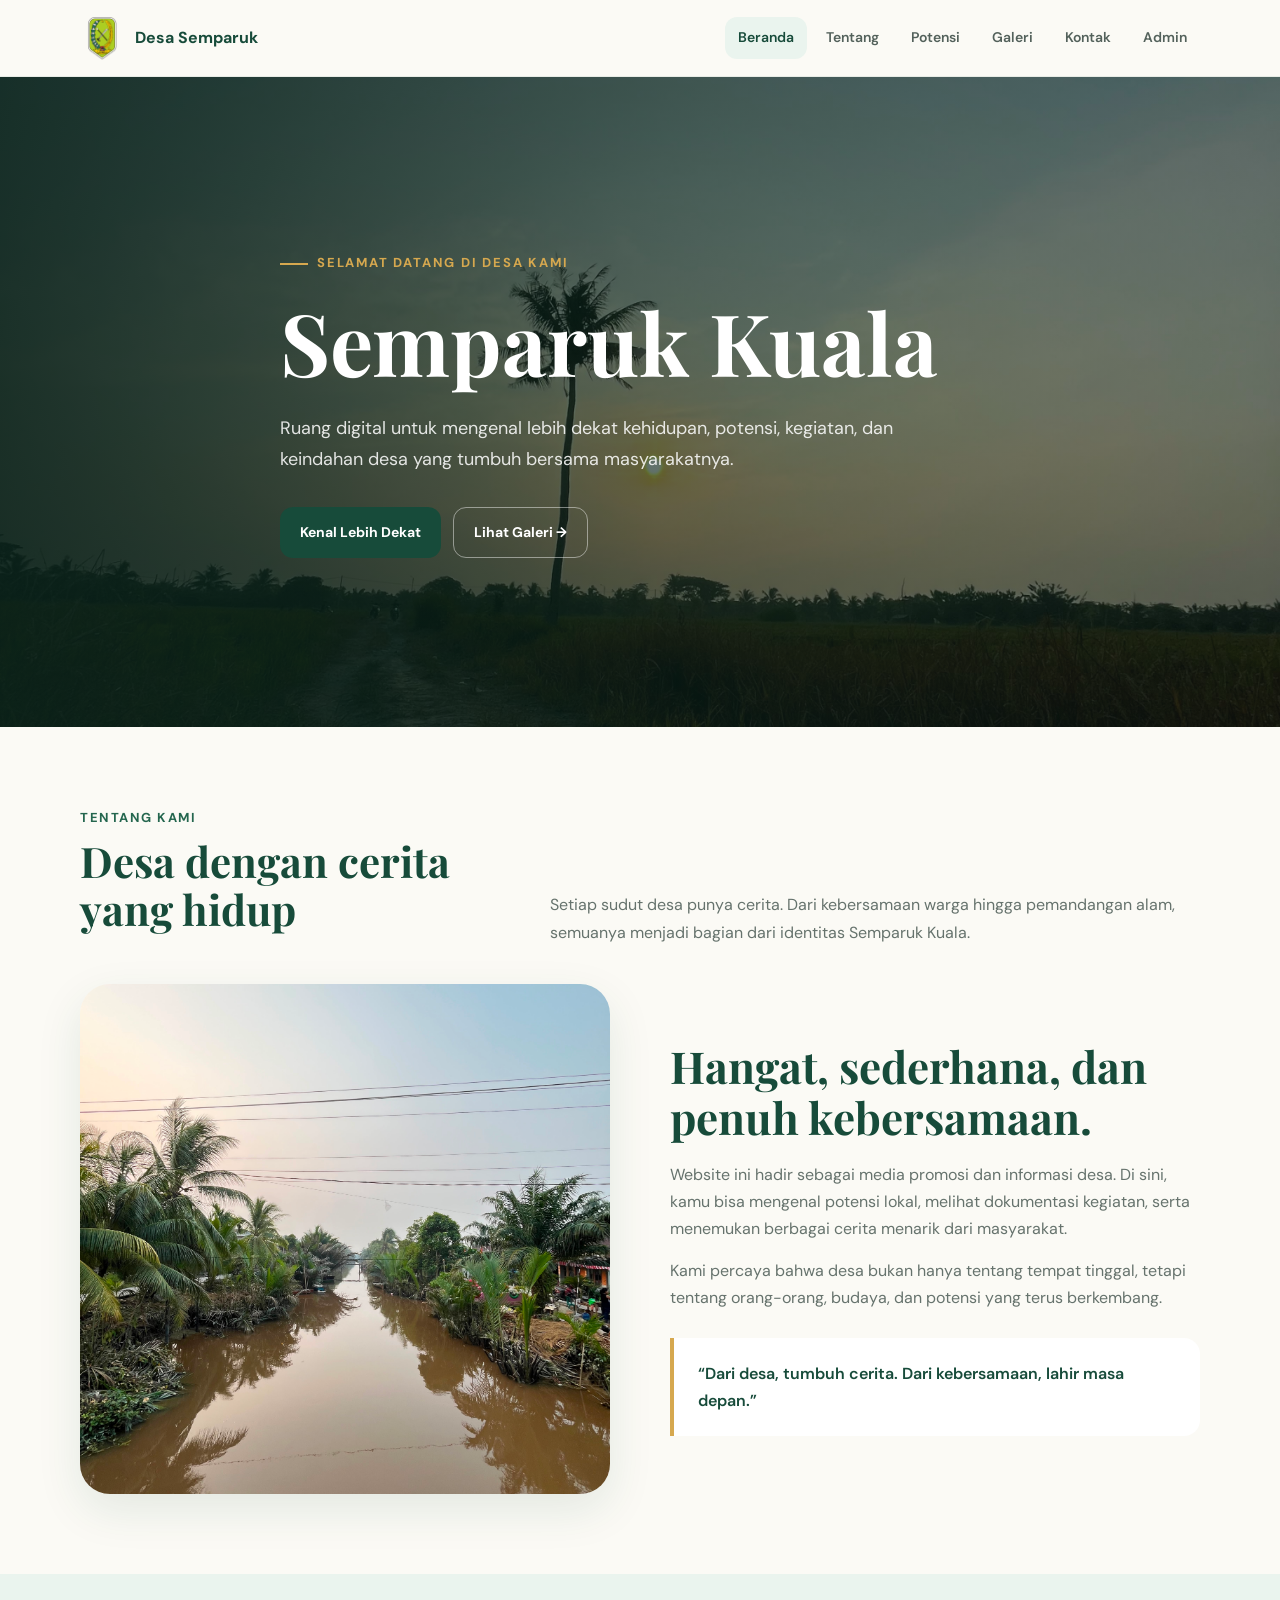
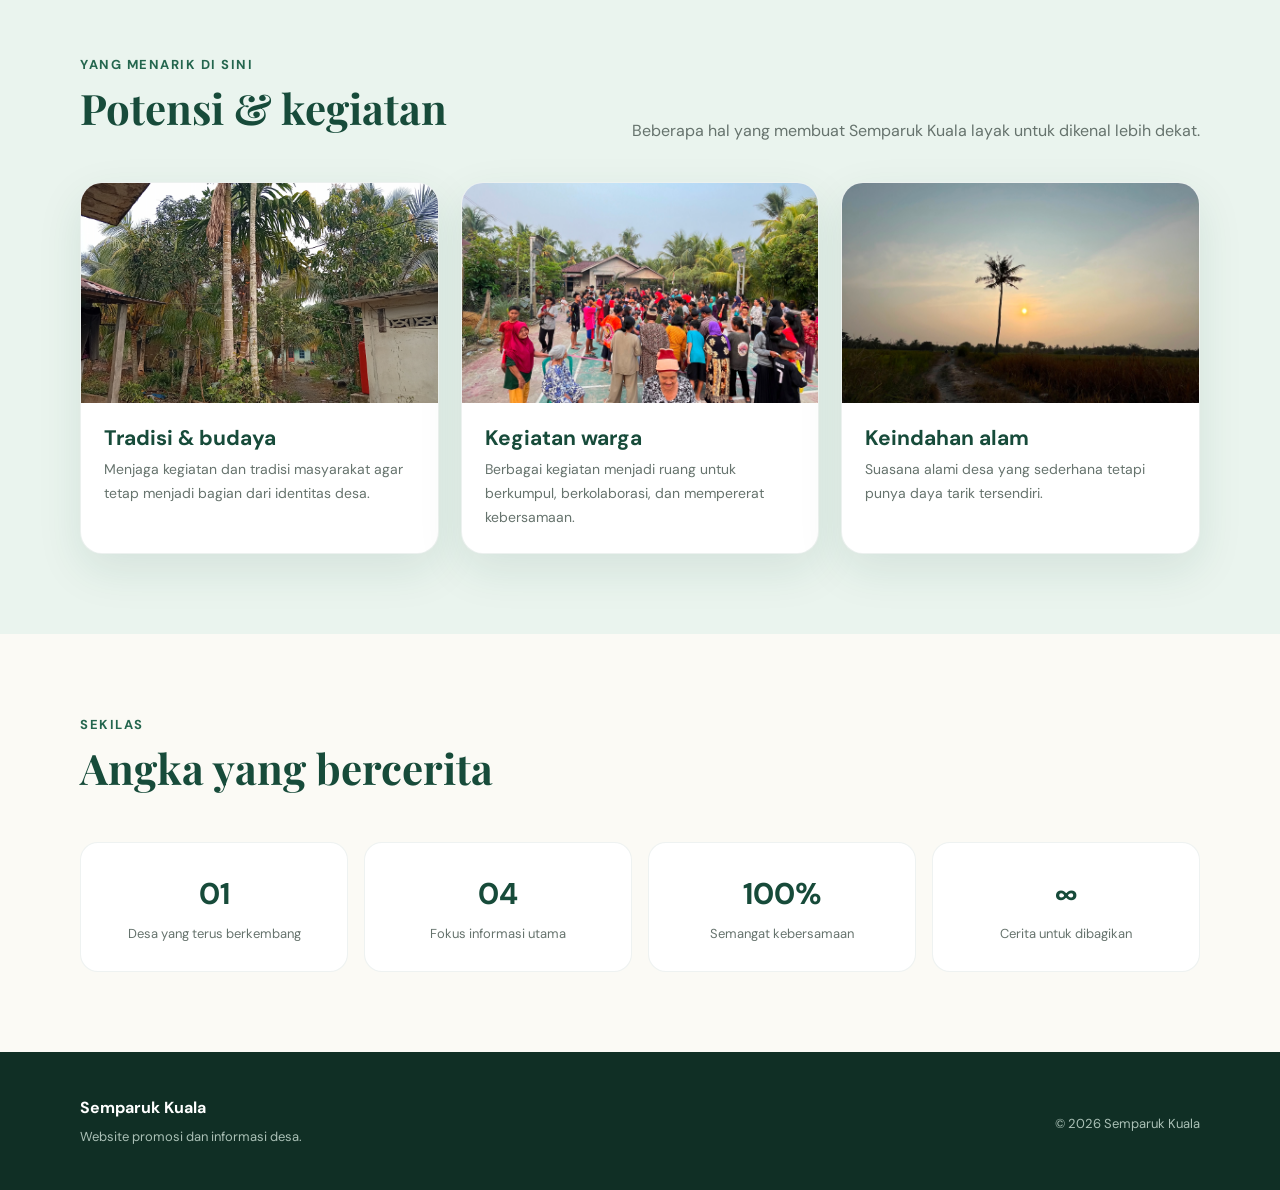
==== commit 9aa41e99: "Update index.html" ====
--- a/index.html
+++ b/index.html
@@ -1,46 +1,384 @@
 <!DOCTYPE html>
 <html lang="id">
+
 <head>
-<meta charset="UTF-8"><meta name="viewport" content="width=device-width, initial-scale=1.0">
-<title>Semparuk Kuala — Desa yang Penuh Cerita</title><link rel="stylesheet" href="style.css">
+<meta charset="UTF-8">
+<meta name="viewport" content="width=device-width, initial-scale=1.0">
+
+<title>Semparuk Kuala — Desa yang Penuh Cerita</title>
+
+<link rel="stylesheet" href="style.css">
 </head>
+
 <body>
-<nav><div class="container nav-inner">
-<a class="brand" href="index.html"><span class="brand-mark">PS</span><span><small>Website Desa</small><strong>Semparuk Kuala</strong></span></a>
-<div class="nav-links"><a class="active" href="index.html">Beranda</a><a href="tentang.html">Tentang</a><a href="potensi.html">Potensi</a><a href="galeri.html">Galeri</a><a href="kontak.html">Kontak</a><a href="admin.html">Admin</a></div>
-</div></nav>
-
-<header class="hero"><div class="container hero-content">
-<div class="eyebrow">Selamat datang di desa kami</div>
-<h1>Semparuk Kuala</h1>
-<p>Ruang digital untuk mengenal lebih dekat kehidupan, potensi, kegiatan, dan keindahan desa yang tumbuh bersama masyarakatnya.</p>
-<div class="actions"><a class="btn btn-primary" href="tentang.html">Kenal Lebih Dekat</a><a class="btn btn-outline" href="galeri.html">Lihat Galeri →</a></div>
-</div></header>
-
-<section class="section"><div class="container">
-<div class="section-head"><div><div class="kicker">Tentang kami</div><h2>Desa dengan cerita yang hidup</h2></div>
-<p>Setiap sudut desa punya cerita. Dari kebersamaan warga hingga pemandangan alam, semuanya menjadi bagian dari identitas Semparuk Kuala.</p></div>
-<div class="split">
-<img class="split-img" src="sungai.jpg" alt="Pemandangan sungai desa">
-<div class="text"><h2>Hangat, sederhana, dan penuh kebersamaan.</h2>
-<p>Website ini hadir sebagai media promosi dan informasi desa. Di sini, kamu bisa mengenal potensi lokal, melihat dokumentasi kegiatan, serta menemukan berbagai cerita menarik dari masyarakat.</p>
-<p>Kami percaya bahwa desa bukan hanya tentang tempat tinggal, tetapi tentang orang-orang, budaya, dan potensi yang terus berkembang.</p>
-<div class="quote">“Dari desa, tumbuh cerita. Dari kebersamaan, lahir masa depan.”</div>
-</div>
-</div></div></section>
-
-<section class="section soft"><div class="container">
-<div class="section-head"><div><div class="kicker">Yang menarik di sini</div><h2>Potensi & kegiatan</h2></div><p>Beberapa hal yang membuat Semparuk Kuala layak untuk dikenal lebih dekat.</p></div>
-<div class="cards">
-<article class="card"><img class="card-img" src="pinang.jpg" alt="Kegiatan pinang"><div class="card-body"><h3>Tradisi & budaya</h3><p>Menjaga kegiatan dan tradisi masyarakat agar tetap menjadi bagian dari identitas desa.</p></div></article>
-<article class="card"><img class="card-img" src="lomba.jpg" alt="Kegiatan lomba"><div class="card-body"><h3>Kegiatan warga</h3><p>Berbagai kegiatan menjadi ruang untuk berkumpul, berkolaborasi, dan mempererat kebersamaan.</p></div></article>
-<article class="card"><img class="card-img" src="sunset.jpg" alt="Pemandangan matahari terbenam"><div class="card-body"><h3>Keindahan alam</h3><p>Suasana alami desa yang sederhana tetapi punya daya tarik tersendiri.</p></div></article>
-</div></div></section>
-
-<section class="section"><div class="container">
-<div class="section-head"><div><div class="kicker">Sekilas</div><h2>Angka yang bercerita</h2></div></div>
-<div class="stats"><div class="stat"><strong>01</strong><span>Desa yang terus berkembang</span></div><div class="stat"><strong>04</strong><span>Fokus informasi utama</span></div><div class="stat"><strong>100%</strong><span>Semangat kebersamaan</span></div><div class="stat"><strong>∞</strong><span>Cerita untuk dibagikan</span></div></div>
-</div></section>
-
-<footer><div class="container footer-inner"><div><strong>Semparuk Kuala</strong><p>Website promosi dan informasi desa.</p></div><p>© 2026 Semparuk Kuala</p></div></footer>
-</body></html>
+
+<nav>
+    <div class="container nav-inner">
+
+        <!-- BRAND / LOGO DESA -->
+        <a class="brand" href="index.html">
+
+            <img
+                class="brand-logo"
+                src="logo_pemda.png"
+                alt="Logo Desa Semparuk"
+            >
+
+            <strong>Desa Semparuk</strong>
+
+        </a>
+
+
+        <!-- NAVIGASI -->
+        <div class="nav-links">
+
+            <a class="active" href="index.html">
+                Beranda
+            </a>
+
+            <a href="tentang.html">
+                Tentang
+            </a>
+
+            <a href="potensi.html">
+                Potensi
+            </a>
+
+            <a href="galeri.html">
+                Galeri
+            </a>
+
+            <a href="kontak.html">
+                Kontak
+            </a>
+
+            <a href="admin.html">
+                Admin
+            </a>
+
+        </div>
+
+    </div>
+</nav>
+
+
+<header class="hero">
+
+    <div class="container hero-content">
+
+        <div class="eyebrow">
+            Selamat datang di desa kami
+        </div>
+
+        <h1>
+            Semparuk Kuala
+        </h1>
+
+        <p>
+            Ruang digital untuk mengenal lebih dekat kehidupan,
+            potensi, kegiatan, dan keindahan desa yang tumbuh
+            bersama masyarakatnya.
+        </p>
+
+        <div class="actions">
+
+            <a
+                class="btn btn-primary"
+                href="tentang.html"
+            >
+                Kenal Lebih Dekat
+            </a>
+
+            <a
+                class="btn btn-outline"
+                href="galeri.html"
+            >
+                Lihat Galeri →
+            </a>
+
+        </div>
+
+    </div>
+
+</header>
+
+
+<section class="section">
+
+    <div class="container">
+
+        <div class="section-head">
+
+            <div>
+
+                <div class="kicker">
+                    Tentang kami
+                </div>
+
+                <h2>
+                    Desa dengan cerita yang hidup
+                </h2>
+
+            </div>
+
+            <p>
+                Setiap sudut desa punya cerita.
+                Dari kebersamaan warga hingga pemandangan alam,
+                semuanya menjadi bagian dari identitas Semparuk Kuala.
+            </p>
+
+        </div>
+
+
+        <div class="split">
+
+            <img
+                class="split-img"
+                src="sungai.jpg"
+                alt="Pemandangan sungai desa"
+            >
+
+            <div class="text">
+
+                <h2>
+                    Hangat, sederhana, dan penuh kebersamaan.
+                </h2>
+
+                <p>
+                    Website ini hadir sebagai media promosi dan informasi desa.
+                    Di sini, kamu bisa mengenal potensi lokal, melihat dokumentasi
+                    kegiatan, serta menemukan berbagai cerita menarik dari masyarakat.
+                </p>
+
+                <p>
+                    Kami percaya bahwa desa bukan hanya tentang tempat tinggal,
+                    tetapi tentang orang-orang, budaya, dan potensi yang terus berkembang.
+                </p>
+
+                <div class="quote">
+                    “Dari desa, tumbuh cerita. Dari kebersamaan, lahir masa depan.”
+                </div>
+
+            </div>
+
+        </div>
+
+    </div>
+
+</section>
+
+
+<section class="section soft">
+
+    <div class="container">
+
+        <div class="section-head">
+
+            <div>
+
+                <div class="kicker">
+                    Yang menarik di sini
+                </div>
+
+                <h2>
+                    Potensi & kegiatan
+                </h2>
+
+            </div>
+
+            <p>
+                Beberapa hal yang membuat Semparuk Kuala
+                layak untuk dikenal lebih dekat.
+            </p>
+
+        </div>
+
+
+        <div class="cards">
+
+            <article class="card">
+
+                <img
+                    class="card-img"
+                    src="pinang.jpg"
+                    alt="Kegiatan pinang"
+                >
+
+                <div class="card-body">
+
+                    <h3>
+                        Tradisi & budaya
+                    </h3>
+
+                    <p>
+                        Menjaga kegiatan dan tradisi masyarakat
+                        agar tetap menjadi bagian dari identitas desa.
+                    </p>
+
+                </div>
+
+            </article>
+
+
+            <article class="card">
+
+                <img
+                    class="card-img"
+                    src="lomba.jpg"
+                    alt="Kegiatan lomba"
+                >
+
+                <div class="card-body">
+
+                    <h3>
+                        Kegiatan warga
+                    </h3>
+
+                    <p>
+                        Berbagai kegiatan menjadi ruang untuk berkumpul,
+                        berkolaborasi, dan mempererat kebersamaan.
+                    </p>
+
+                </div>
+
+            </article>
+
+
+            <article class="card">
+
+                <img
+                    class="card-img"
+                    src="sunset.jpg"
+                    alt="Pemandangan matahari terbenam"
+                >
+
+                <div class="card-body">
+
+                    <h3>
+                        Keindahan alam
+                    </h3>
+
+                    <p>
+                        Suasana alami desa yang sederhana tetapi
+                        punya daya tarik tersendiri.
+                    </p>
+
+                </div>
+
+            </article>
+
+        </div>
+
+    </div>
+
+</section>
+
+
+<section class="section">
+
+    <div class="container">
+
+        <div class="section-head">
+
+            <div>
+
+                <div class="kicker">
+                    Sekilas
+                </div>
+
+                <h2>
+                    Angka yang bercerita
+                </h2>
+
+            </div>
+
+        </div>
+
+
+        <div class="stats">
+
+            <div class="stat">
+
+                <strong>
+                    01
+                </strong>
+
+                <span>
+                    Desa yang terus berkembang
+                </span>
+
+            </div>
+
+
+            <div class="stat">
+
+                <strong>
+                    04
+                </strong>
+
+                <span>
+                    Fokus informasi utama
+                </span>
+
+            </div>
+
+
+            <div class="stat">
+
+                <strong>
+                    100%
+                </strong>
+
+                <span>
+                    Semangat kebersamaan
+                </span>
+
+            </div>
+
+
+            <div class="stat">
+
+                <strong>
+                    ∞
+                </strong>
+
+                <span>
+                    Cerita untuk dibagikan
+                </span>
+
+            </div>
+
+        </div>
+
+    </div>
+
+</section>
+
+
+<footer>
+
+    <div class="container footer-inner">
+
+        <div>
+
+            <strong>
+                Semparuk Kuala
+            </strong>
+
+            <p>
+                Website promosi dan informasi desa.
+            </p>
+
+        </div>
+
+        <p>
+            © 2026 Semparuk Kuala
+        </p>
+
+    </div>
+
+</footer>
+
+
+</body>
+</html>
--- a/style.css
+++ b/style.css
@@ -73,6 +73,9 @@
   gap:24px;
 }
 
+
+/* BRAND / LOGO PEMDA */
+
 .brand{
   display:flex;
   align-items:center;
@@ -81,37 +84,30 @@
   color:var(--green);
 }
 
-.brand-mark{
+.brand-logo{
   width:44px;
   height:44px;
   min-width:44px;
-  border-radius:14px;
-  background:var(--green);
-  color:#fff;
-  display:grid;
-  place-items:center;
-  font-size:16px;
-  font-weight:700;
-  letter-spacing:.5px;
-  box-shadow:0 7px 18px rgba(23,75,58,.16);
+  object-fit:contain;
+  display:block;
+  border-radius:10px;
+}
+
+.brand-text{
+  display:flex;
+  align-items:center;
 }
 
 .brand-text strong{
-  display:block;
-  font-size:12px;
-  letter-spacing:1.7px;
-  color:var(--muted);
-  text-transform:uppercase;
-  line-height:1.3;
-}
-
-.brand-text small{
   display:block;
   color:var(--green);
   font-size:17px;
   font-weight:700;
   line-height:1.3;
 }
+
+
+/* NAVIGATION */
 
 .nav-links,
 .nav-menu{
@@ -150,9 +146,15 @@
   align-items:center;
   position:relative;
   overflow:hidden;
+
   background:
-    linear-gradient(90deg,rgba(10,35,27,.88),rgba(10,35,27,.42)),
+    linear-gradient(
+      90deg,
+      rgba(10,35,27,.88),
+      rgba(10,35,27,.42)
+    ),
     url('sunset.jpg') center/cover;
+
   color:#fff;
 }
 
@@ -829,609 +831,6 @@
 
 .login-page{
   min-height:100vh;
-
-  background:
-    linear-gradient(
-      135deg,
-      rgba(234,244,238,.95),
-      rgba(251,250,245,1)
-    );
-
-  display:flex;
-  align-items:center;
-  justify-content:center;
-
-  padding:40px 20px;
-}
-
-.login-container{
-  width:100%;
-  max-width:480px;
-}
-
-.login-card{
-  background:var(--white);
-
-  border:1px solid rgba(23,75,58,.08);
-
-  border-radius:28px;
-
-  padding:42px;
-
-  box-shadow:
-    0 20px 60px rgba(23,75,58,.12);
-}
-
-
-/* LOGO LOGIN */
-
-.login-logo{
-  display:flex;
-  align-items:center;
-
-  gap:12px;
-
-  margin-bottom:38px;
-}
-
-.login-mark{
-  width:50px;
-  height:50px;
-  min-width:50px;
-
-  border-radius:16px;
-
-  background:var(--green);
-
-  color:#fff;
-
-  display:grid;
-  place-items:center;
-
-  font-size:17px;
-  font-weight:700;
-  letter-spacing:.5px;
-
-  box-shadow:
-    0 8px 20px rgba(23,75,58,.15);
-}
-
-.login-logo strong{
-  display:block;
-
-  font-size:10px;
-
-  letter-spacing:1.7px;
-
-  color:var(--muted);
-
-  line-height:1.3;
-}
-
-.login-logo span{
-  display:block;
-
-  font-size:18px;
-
-  font-weight:700;
-
-  color:var(--green);
-
-  line-height:1.3;
-}
-
-
-/* HEADING LOGIN */
-
-.login-eyebrow{
-  display:inline-block;
-
-  color:var(--green-2);
-
-  font-size:12px;
-
-  font-weight:700;
-
-  letter-spacing:1.6px;
-
-  margin-bottom:10px;
-}
-
-.login-heading h1{
-  font-family:'Playfair Display',serif;
-
-  color:var(--green);
-
-  font-size:36px;
-
-  line-height:1.2;
-
-  margin-bottom:12px;
-}
-
-.login-heading p{
-  color:var(--muted);
-
-  font-size:14px;
-
-  line-height:1.7;
-
-  margin-bottom:28px;
-}
-
-
-/* FORM LOGIN */
-
-.login-form-group{
-  margin-bottom:20px;
-}
-
-.login-form-group label{
-  display:block;
-
-  color:var(--green);
-
-  font-size:14px;
-
-  font-weight:700;
-
-  margin-bottom:8px;
-}
-
-.login-form-group input{
-  width:100%;
-
-  min-height:50px;
-
-  padding:14px 15px;
-
-  border:1px solid var(--line);
-
-  border-radius:13px;
-
-  background:#fbfcfa;
-
-  color:var(--dark);
-
-  font-family:'DM Sans',Arial,sans-serif;
-
-  font-size:14px;
-
-  outline:none;
-
-  transition:.2s ease;
-}
-
-.login-form-group input::placeholder{
-  color:#9aa49f;
-}
-
-.login-form-group input:focus{
-  border-color:var(--green-2);
-
-  background:#fff;
-
-  box-shadow:
-    0 0 0 4px rgba(36,102,78,.09);
-}
-
-
-/* PASSWORD LOGIN */
-
-.password-wrapper{
-  position:relative;
-}
-
-.password-wrapper input{
-  padding-right:95px;
-}
-
-.show-password{
-  position:absolute;
-
-  right:10px;
-  top:50%;
-
-  transform:translateY(-50%);
-
-  border:none;
-
-  background:var(--mint);
-
-  color:var(--green);
-
-  padding:7px 10px;
-
-  border-radius:9px;
-
-  font-family:'DM Sans',Arial,sans-serif;
-
-  font-size:12px;
-
-  font-weight:700;
-
-  cursor:pointer;
-
-  transition:.2s ease;
-}
-
-.show-password:hover{
-  background:#dcece3;
-}
-
-
-/* TOMBOL LOGIN */
-
-.login-button{
-  width:100%;
-
-  min-height:52px;
-
-  margin-top:4px;
-
-  border:none;
-
-  border-radius:14px;
-
-  background:var(--green);
-
-  color:#fff;
-
-  font-family:'DM Sans',Arial,sans-serif;
-
-  font-size:14px;
-
-  font-weight:700;
-
-  cursor:pointer;
-
-  display:flex;
-
-  align-items:center;
-
-  justify-content:center;
-
-  gap:10px;
-
-  transition:.2s ease;
-}
-
-.login-button:hover{
-  background:var(--green-2);
-
-  transform:translateY(-2px);
-
-  box-shadow:
-    0 8px 20px rgba(23,75,58,.15);
-}
-
-.login-button span{
-  font-size:18px;
-  line-height:1;
-}
-
-
-/* STATUS LOGIN */
-
-.login-status{
-  min-height:22px;
-
-  margin-top:15px;
-
-  text-align:center;
-
-  font-size:13px;
-
-  line-height:1.5;
-}
-
-.login-status.error{
-  color:#b04a4a;
-}
-
-.login-status.success{
-  color:var(--green-2);
-}
-
-
-/* KEMBALI */
-
-.back-home{
-  display:block;
-
-  text-align:center;
-
-  margin-top:25px;
-
-  color:var(--muted);
-
-  font-size:13px;
-
-  font-weight:600;
-
-  transition:.2s ease;
-}
-
-.back-home:hover{
-  color:var(--green);
-}
-
-
-/* FOOTER LOGIN */
-
-.login-footer{
-  text-align:center;
-
-  margin-top:22px;
-
-  color:#87938e;
-
-  font-size:12px;
-}
-
-
-/* =====================================================
-   TABLET
-===================================================== */
-
-@media(max-width:800px){
-
-  .nav-inner,
-  .nav-container{
-    align-items:flex-start;
-    padding:15px 0;
-    flex-direction:column;
-  }
-
-  .nav-links,
-  .nav-menu{
-    justify-content:flex-start;
-    width:100%;
-  }
-
-  .hero{
-    min-height:600px;
-  }
-
-  .cards,
-  .stats,
-  .gallery{
-    grid-template-columns:1fr 1fr;
-  }
-
-  .split{
-    grid-template-columns:1fr;
-    gap:35px;
-  }
-
-  .split-img{
-    height:360px;
-  }
-
-  .gallery figure.tall{
-    height:400px;
-    grid-row:auto;
-  }
-
-  .section{
-    padding:65px 0;
-  }
-
-  .section-head{
-    display:block;
-  }
-
-  .section-head p{
-    margin-top:12px;
-  }
-
-  .contact-grid{
-    grid-template-columns:1fr;
-  }
-
-  .aduan-wrapper{
-    max-width:700px;
-  }
-
-  .contact-card{
-    padding:30px;
-  }
-
-  .info-cards{
-    grid-template-columns:1fr 1fr;
-  }
-
-  .footer-inner,
-  .footer-content{
-    align-items:flex-start;
-  }
-}
-
-
-/* =====================================================
-   MOBILE
-===================================================== */
-
-@media(max-width:520px){
-
-  .container{
-    width:min(92%,100%);
-  }
-
-  .nav-links,
-  .nav-menu{
-    gap:2px;
-  }
-
-  .nav-links a,
-  .nav-menu a{
-    font-size:12px;
-    padding:8px 9px;
-  }
-
-  .brand-mark{
-    width:41px;
-    height:41px;
-    min-width:41px;
-  }
-
-  .brand-text strong{
-    font-size:10px;
-  }
-
-  .brand-text small{
-    font-size:16px;
-  }
-
-  .hero{
-    min-height:570px;
-  }
-
-  .hero h1{
-    font-size:48px;
-  }
-
-  .hero p{
-    font-size:16px;
-  }
-
-  .page-hero{
-    padding:65px 0 55px;
-  }
-
-  .page-hero h1{
-    font-size:43px;
-  }
-
-  .page-hero p{
-    font-size:15px;
-  }
-
-  .cards,
-  .stats,
-  .gallery,
-  .info-cards{
-    grid-template-columns:1fr;
-  }
-
-  .gallery figure,
-  .gallery figure.tall{
-    height:260px;
-  }
-
-  .text h2,
-  .section-head h2,
-  .section-heading h2{
-    font-size:36px;
-  }
-
-  .contact-card{
-    padding:27px 20px;
-    border-radius:20px;
-  }
-
-  .contact-card h2{
-    font-size:31px;
-  }
-
-  .contact-card form{
-    margin-top:24px;
-  }
-
-  .form-group{
-    margin-bottom:18px;
-  }
-
-  .contact-card input,
-  .contact-card select{
-    min-height:49px;
-  }
-
-  .contact-card textarea{
-    min-height:145px;
-  }
-
-  .contact-card button{
-    min-height:51px;
-    margin-top:5px;
-  }
-
-  .aduan-wrapper{
-    gap:20px;
-  }
-
-  .map-placeholder{
-    min-height:270px;
-    border-radius:20px;
-  }
-
-  .map-placeholder h3{
-    font-size:29px;
-  }
-
-  .footer-inner,
-  .footer-content{
-    display:block;
-  }
-
-  .footer-inner > p,
-  .footer-content > p{
-    margin-top:20px;
-  }
-
-
-  /* LOGIN MOBILE */
-
-  .login-page{
-    padding:25px 16px;
-  }
-
-  .login-card{
-    padding:30px 22px;
-    border-radius:23px;
-  }
-
-  .login-logo{
-    margin-bottom:30px;
-  }
-
-  .login-mark{
-    width:46px;
-    height:46px;
-    min-width:46px;
-  }
-
-  .login-logo span{
-    font-size:16px;
-  }
-
-  .login-heading h1{
-    font-size:31px;
-  }
-
-  .login-heading p{
-    font-size:13px;
-  }
-
-  .login-form-group{
-    margin-bottom:18px;
-  }
-
-  .login-form-group input{
-    min-height:49px;
-  }
-
-  .login-button{
-    min-height:51px;
-  }
-
-}
-/* =====================================================
-   LOGIN ADMIN
-===================================================== */
-
-.login-page{
-  min-height:100vh;
   background:
     linear-gradient(
       135deg,
@@ -1444,28 +843,21 @@
   padding:30px 20px;
 }
 
-
-/* Wrapper */
-
 .login-wrapper{
   width:100%;
   max-width:460px;
 }
-
-
-/* Card */
 
 .login-card{
   background:var(--cream);
   border-radius:28px;
   padding:42px;
-  box-shadow:
-    0 25px 70px rgba(0,0,0,.18);
+  box-shadow:0 25px 70px rgba(0,0,0,.18);
   border:1px solid rgba(255,255,255,.25);
 }
 
 
-/* Logo */
+/* LOGIN LOGO */
 
 .login-logo{
   display:flex;
@@ -1506,7 +898,7 @@
 }
 
 
-/* Heading */
+/* LOGIN HEADING */
 
 .login-heading{
   margin-bottom:28px;
@@ -1535,7 +927,7 @@
 }
 
 
-/* Form */
+/* LOGIN FORM */
 
 .login-form-group{
   margin-bottom:20px;
@@ -1569,12 +961,43 @@
 
 .login-form-group input:focus{
   border-color:var(--green-2);
-  box-shadow:
-    0 0 0 4px rgba(36,102,78,.09);
-}
-
-
-/* Button */
+  box-shadow:0 0 0 4px rgba(36,102,78,.09);
+}
+
+
+/* PASSWORD */
+
+.password-wrapper{
+  position:relative;
+}
+
+.password-wrapper input{
+  padding-right:95px;
+}
+
+.show-password{
+  position:absolute;
+  right:10px;
+  top:50%;
+  transform:translateY(-50%);
+  border:none;
+  background:var(--mint);
+  color:var(--green);
+  padding:7px 10px;
+  border-radius:9px;
+  font-family:'DM Sans',Arial,sans-serif;
+  font-size:12px;
+  font-weight:700;
+  cursor:pointer;
+  transition:.2s ease;
+}
+
+.show-password:hover{
+  background:#dcece3;
+}
+
+
+/* LOGIN BUTTON */
 
 .login-button{
   width:100%;
@@ -1606,7 +1029,7 @@
 }
 
 
-/* Status login */
+/* STATUS LOGIN */
 
 .login-status{
   min-height:21px;
@@ -1626,7 +1049,7 @@
 }
 
 
-/* Kembali */
+/* KEMBALI */
 
 .back-home{
   display:block;
@@ -1644,10 +1067,218 @@
 
 
 /* =====================================================
-   LOGIN MOBILE
+   TABLET
+===================================================== */
+
+@media(max-width:800px){
+
+  .nav-inner,
+  .nav-container{
+    align-items:flex-start;
+    padding:15px 0;
+    flex-direction:column;
+  }
+
+  .nav-links,
+  .nav-menu{
+    justify-content:flex-start;
+    width:100%;
+  }
+
+  .hero{
+    min-height:600px;
+  }
+
+  .cards,
+  .stats,
+  .gallery{
+    grid-template-columns:1fr 1fr;
+  }
+
+  .split{
+    grid-template-columns:1fr;
+    gap:35px;
+  }
+
+  .split-img{
+    height:360px;
+  }
+
+  .gallery figure.tall{
+    height:400px;
+    grid-row:auto;
+  }
+
+  .section{
+    padding:65px 0;
+  }
+
+  .section-head{
+    display:block;
+  }
+
+  .section-head p{
+    margin-top:12px;
+  }
+
+  .contact-grid{
+    grid-template-columns:1fr;
+  }
+
+  .aduan-wrapper{
+    max-width:700px;
+  }
+
+  .contact-card{
+    padding:30px;
+  }
+
+  .info-cards{
+    grid-template-columns:1fr 1fr;
+  }
+
+  .footer-inner,
+  .footer-content{
+    align-items:flex-start;
+  }
+}
+
+
+/* =====================================================
+   MOBILE
 ===================================================== */
 
 @media(max-width:520px){
+
+  .container{
+    width:min(92%,100%);
+  }
+
+  .nav-links,
+  .nav-menu{
+    gap:2px;
+  }
+
+  .nav-links a,
+  .nav-menu a{
+    font-size:12px;
+    padding:8px 9px;
+  }
+
+
+  /* LOGO MOBILE */
+
+  .brand-logo{
+    width:41px;
+    height:41px;
+    min-width:41px;
+  }
+
+  .brand-text strong{
+    font-size:16px;
+  }
+
+
+  /* HERO */
+
+  .hero{
+    min-height:570px;
+  }
+
+  .hero h1{
+    font-size:48px;
+  }
+
+  .hero p{
+    font-size:16px;
+  }
+
+  .page-hero{
+    padding:65px 0 55px;
+  }
+
+  .page-hero h1{
+    font-size:43px;
+  }
+
+  .page-hero p{
+    font-size:15px;
+  }
+
+  .cards,
+  .stats,
+  .gallery,
+  .info-cards{
+    grid-template-columns:1fr;
+  }
+
+  .gallery figure,
+  .gallery figure.tall{
+    height:260px;
+  }
+
+  .text h2,
+  .section-head h2,
+  .section-heading h2{
+    font-size:36px;
+  }
+
+  .contact-card{
+    padding:27px 20px;
+    border-radius:20px;
+  }
+
+  .contact-card h2{
+    font-size:31px;
+  }
+
+  .contact-card form{
+    margin-top:24px;
+  }
+
+  .form-group{
+    margin-bottom:18px;
+  }
+
+  .contact-card input,
+  .contact-card select{
+    min-height:49px;
+  }
+
+  .contact-card textarea{
+    min-height:145px;
+  }
+
+  .contact-card button{
+    min-height:51px;
+    margin-top:5px;
+  }
+
+  .aduan-wrapper{
+    gap:20px;
+  }
+
+  .map-placeholder{
+    min-height:270px;
+    border-radius:20px;
+  }
+
+  .map-placeholder h3{
+    font-size:29px;
+  }
+
+  .footer-inner,
+  .footer-content{
+    display:block;
+  }
+
+  .footer-inner > p,
+  .footer-content > p{
+    margin-top:20px;
+  }
+
+
+  /* LOGIN MOBILE */
 
   .login-page{
     padding:20px 15px;
